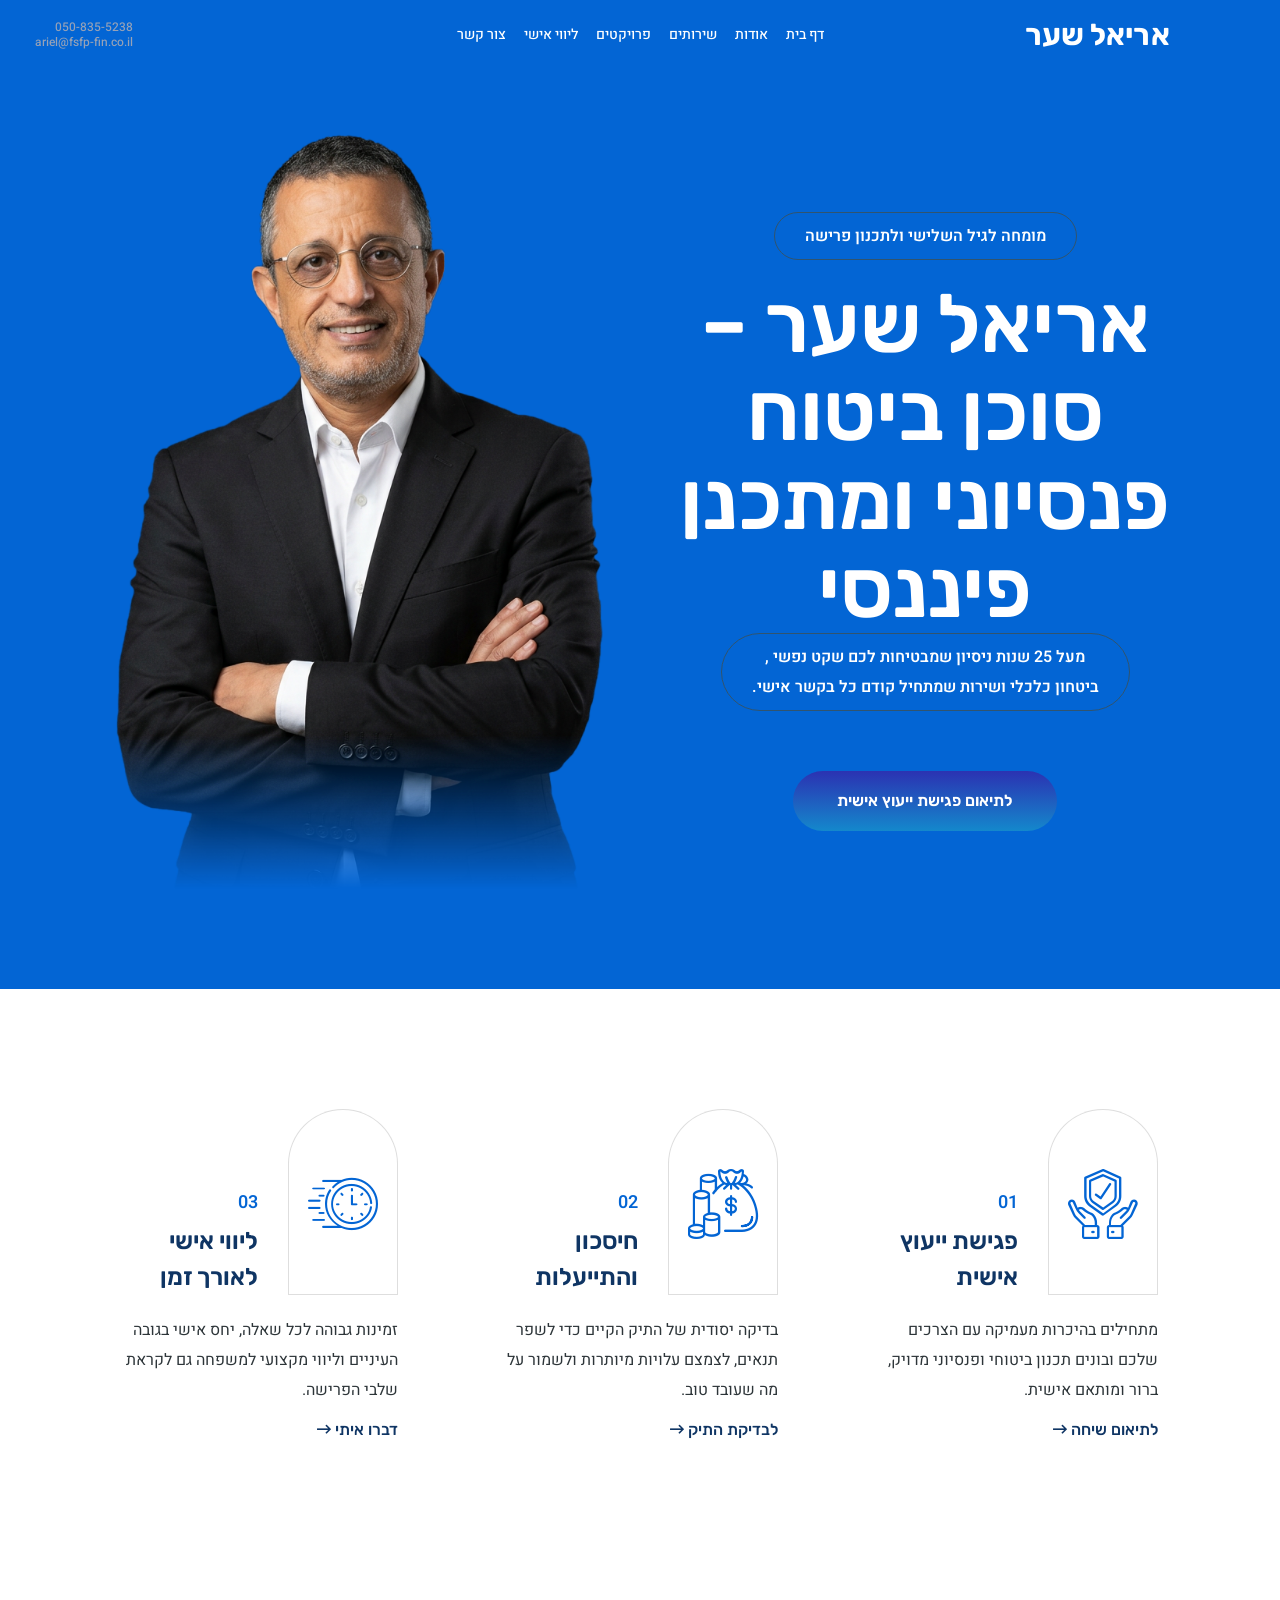
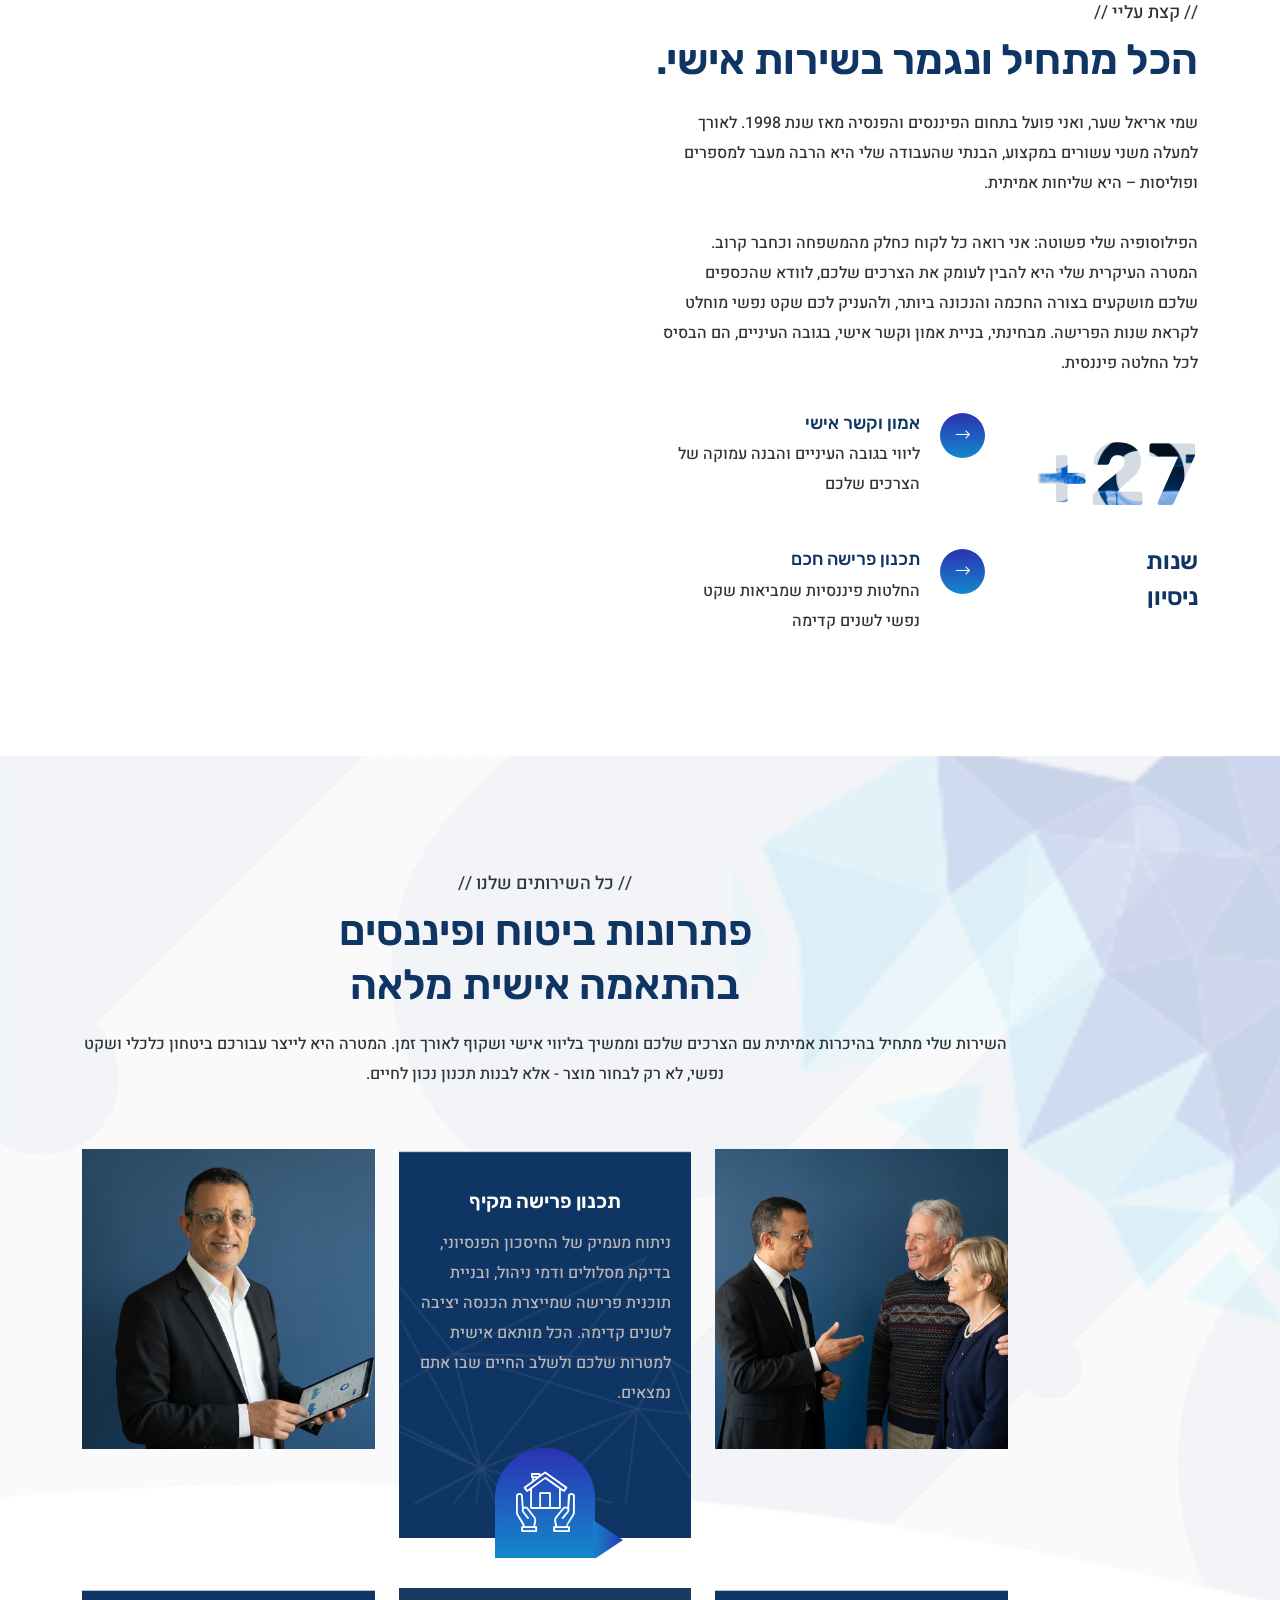
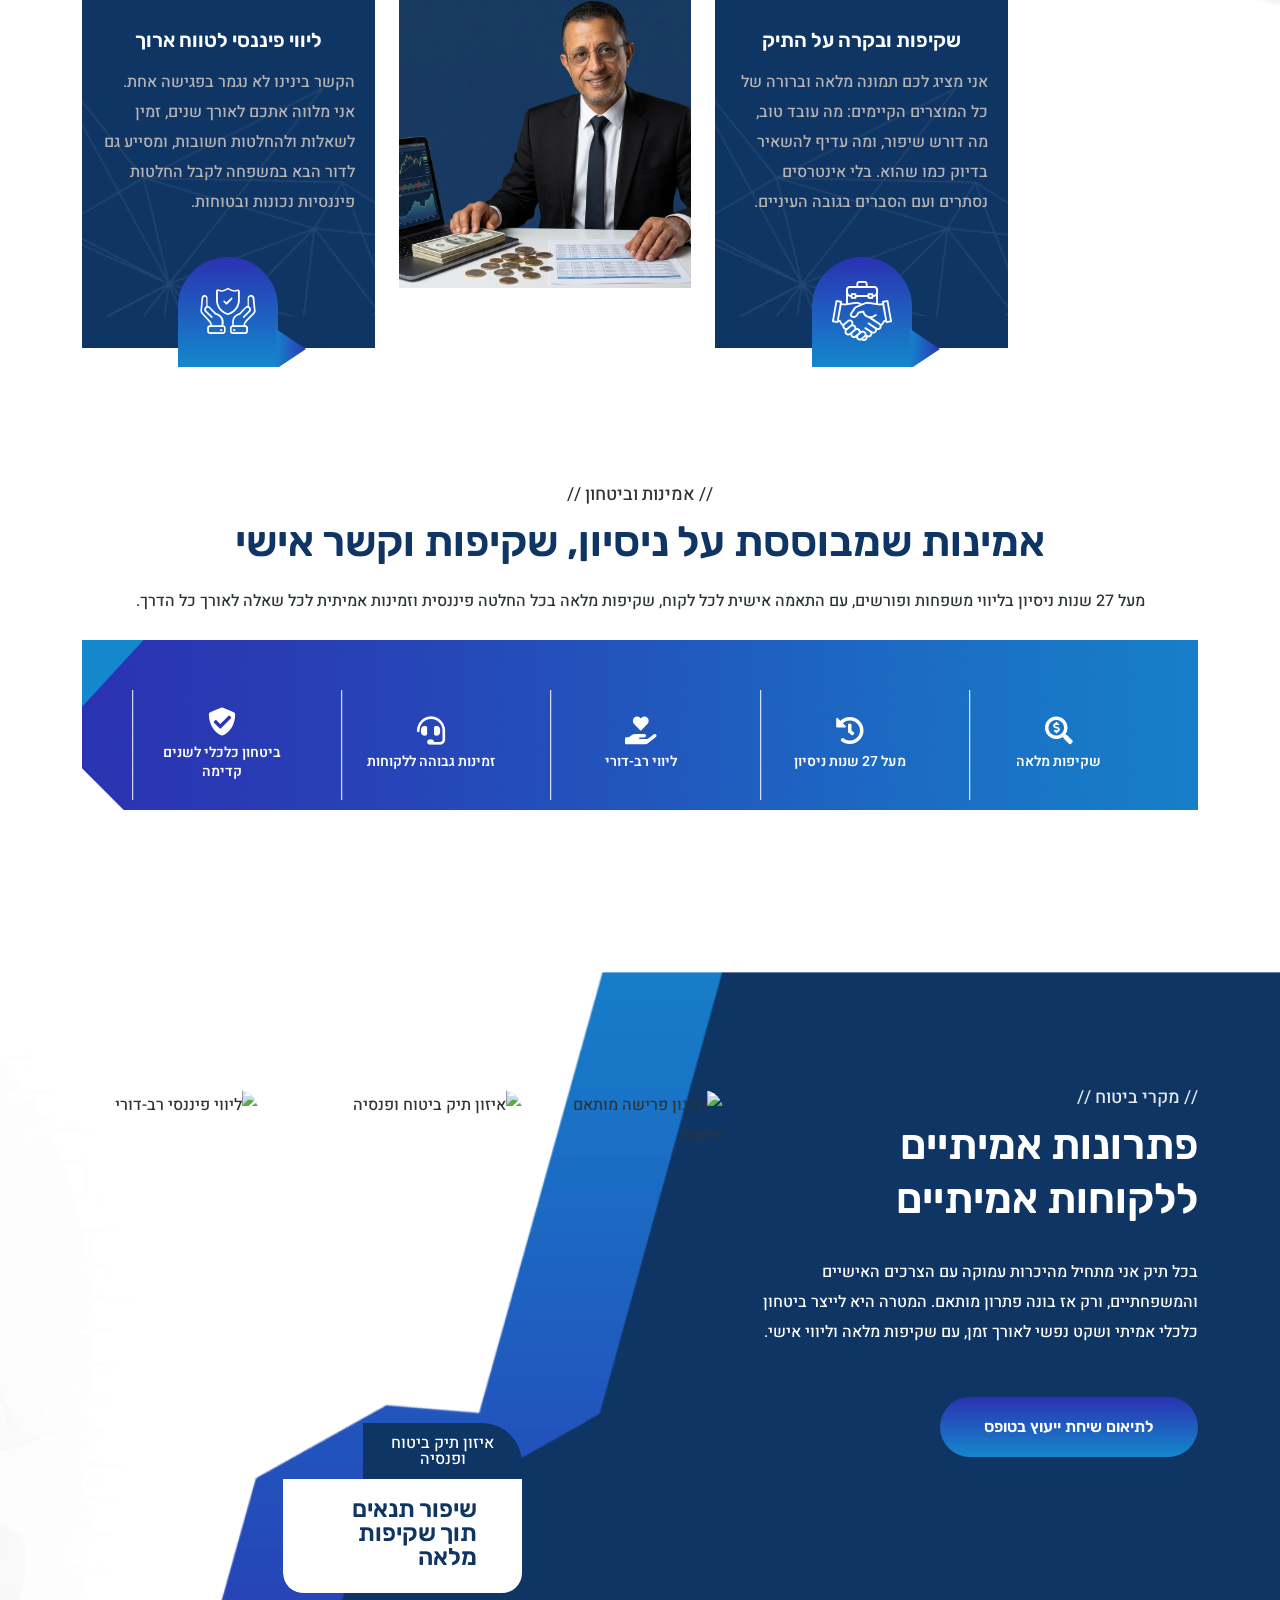
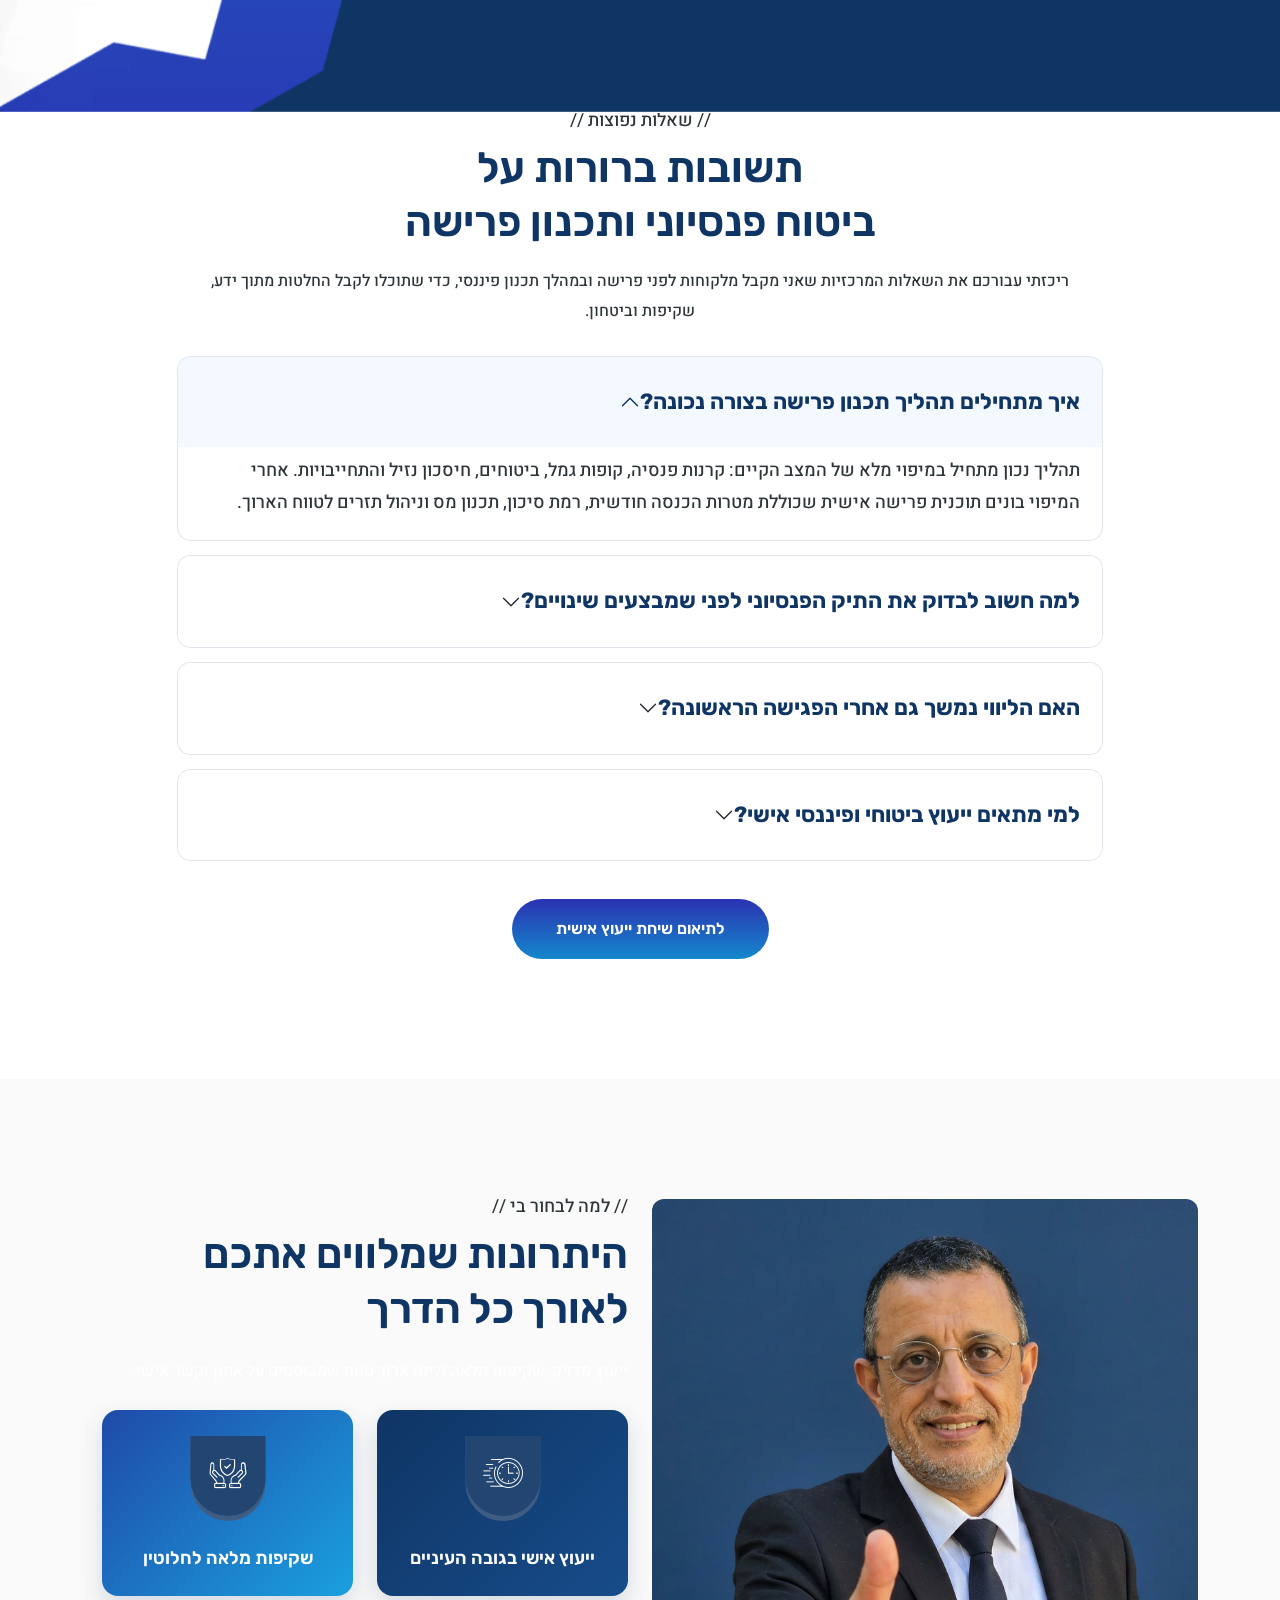
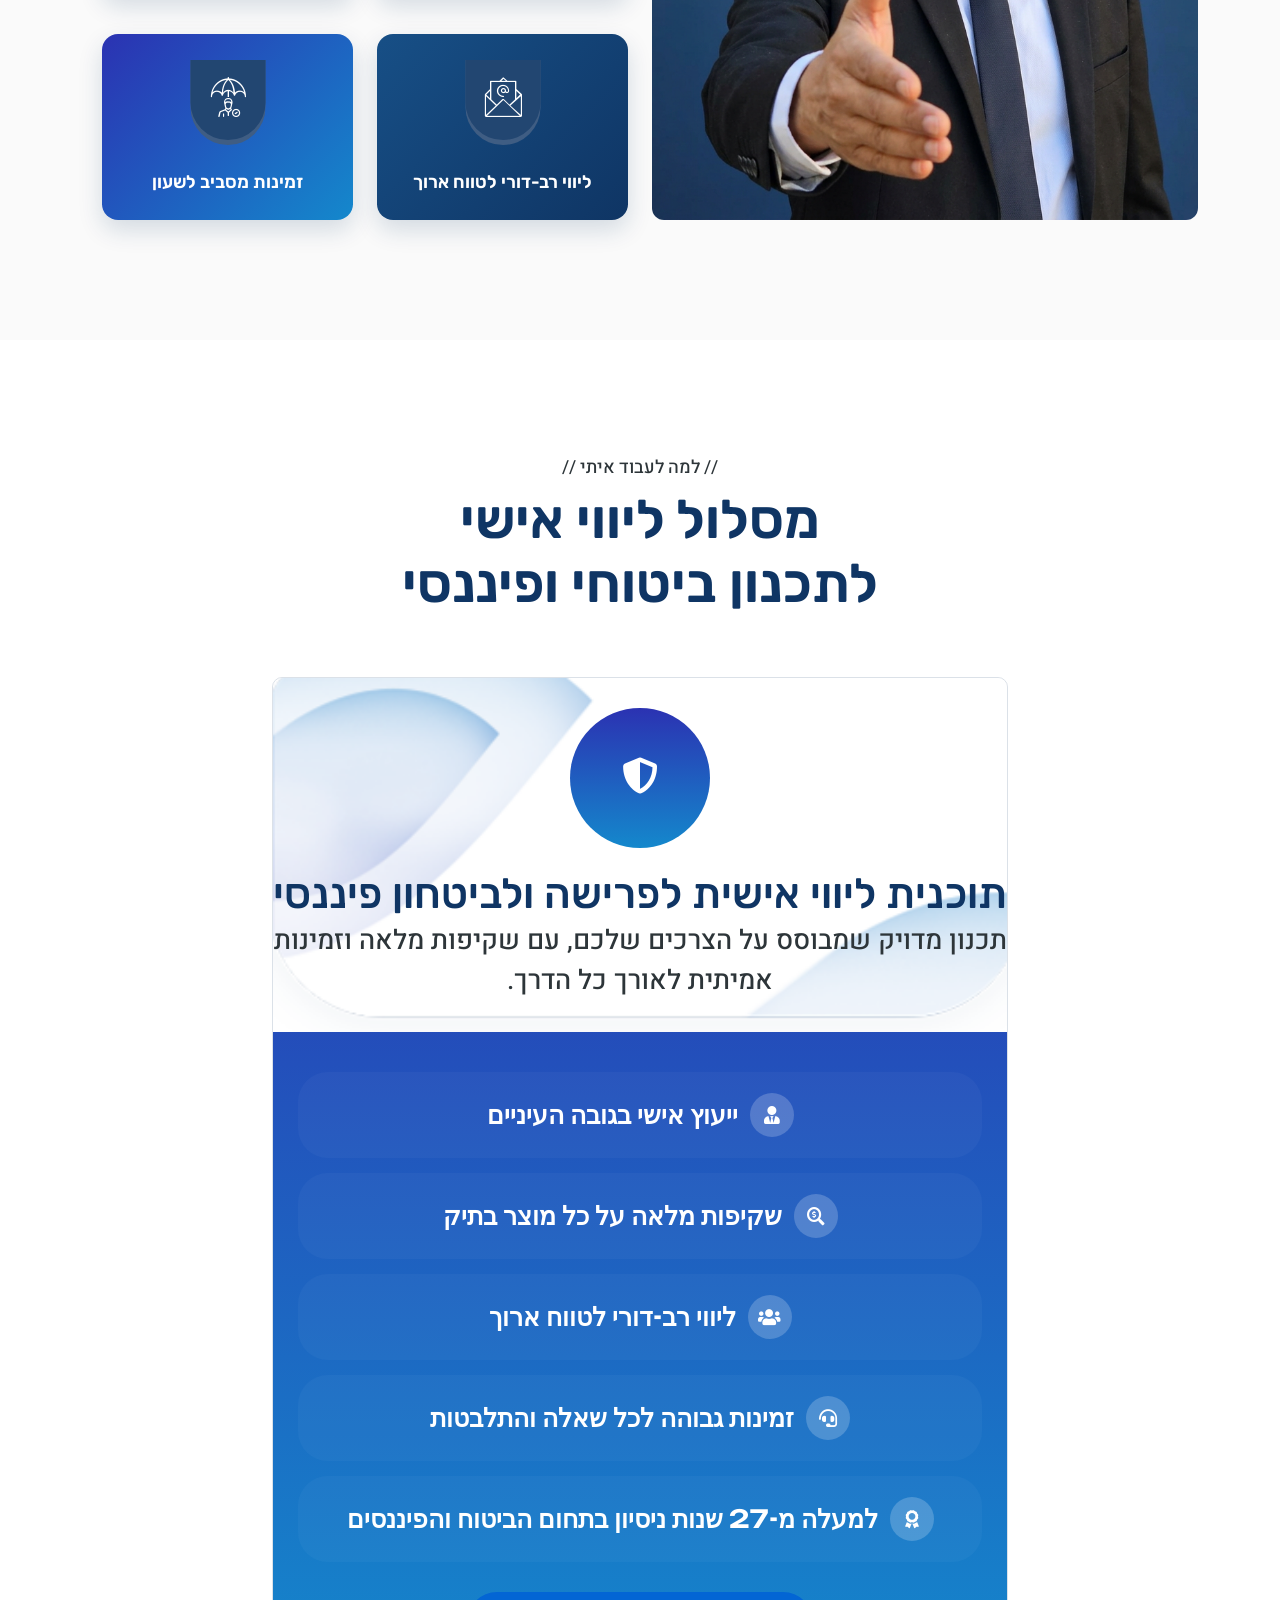
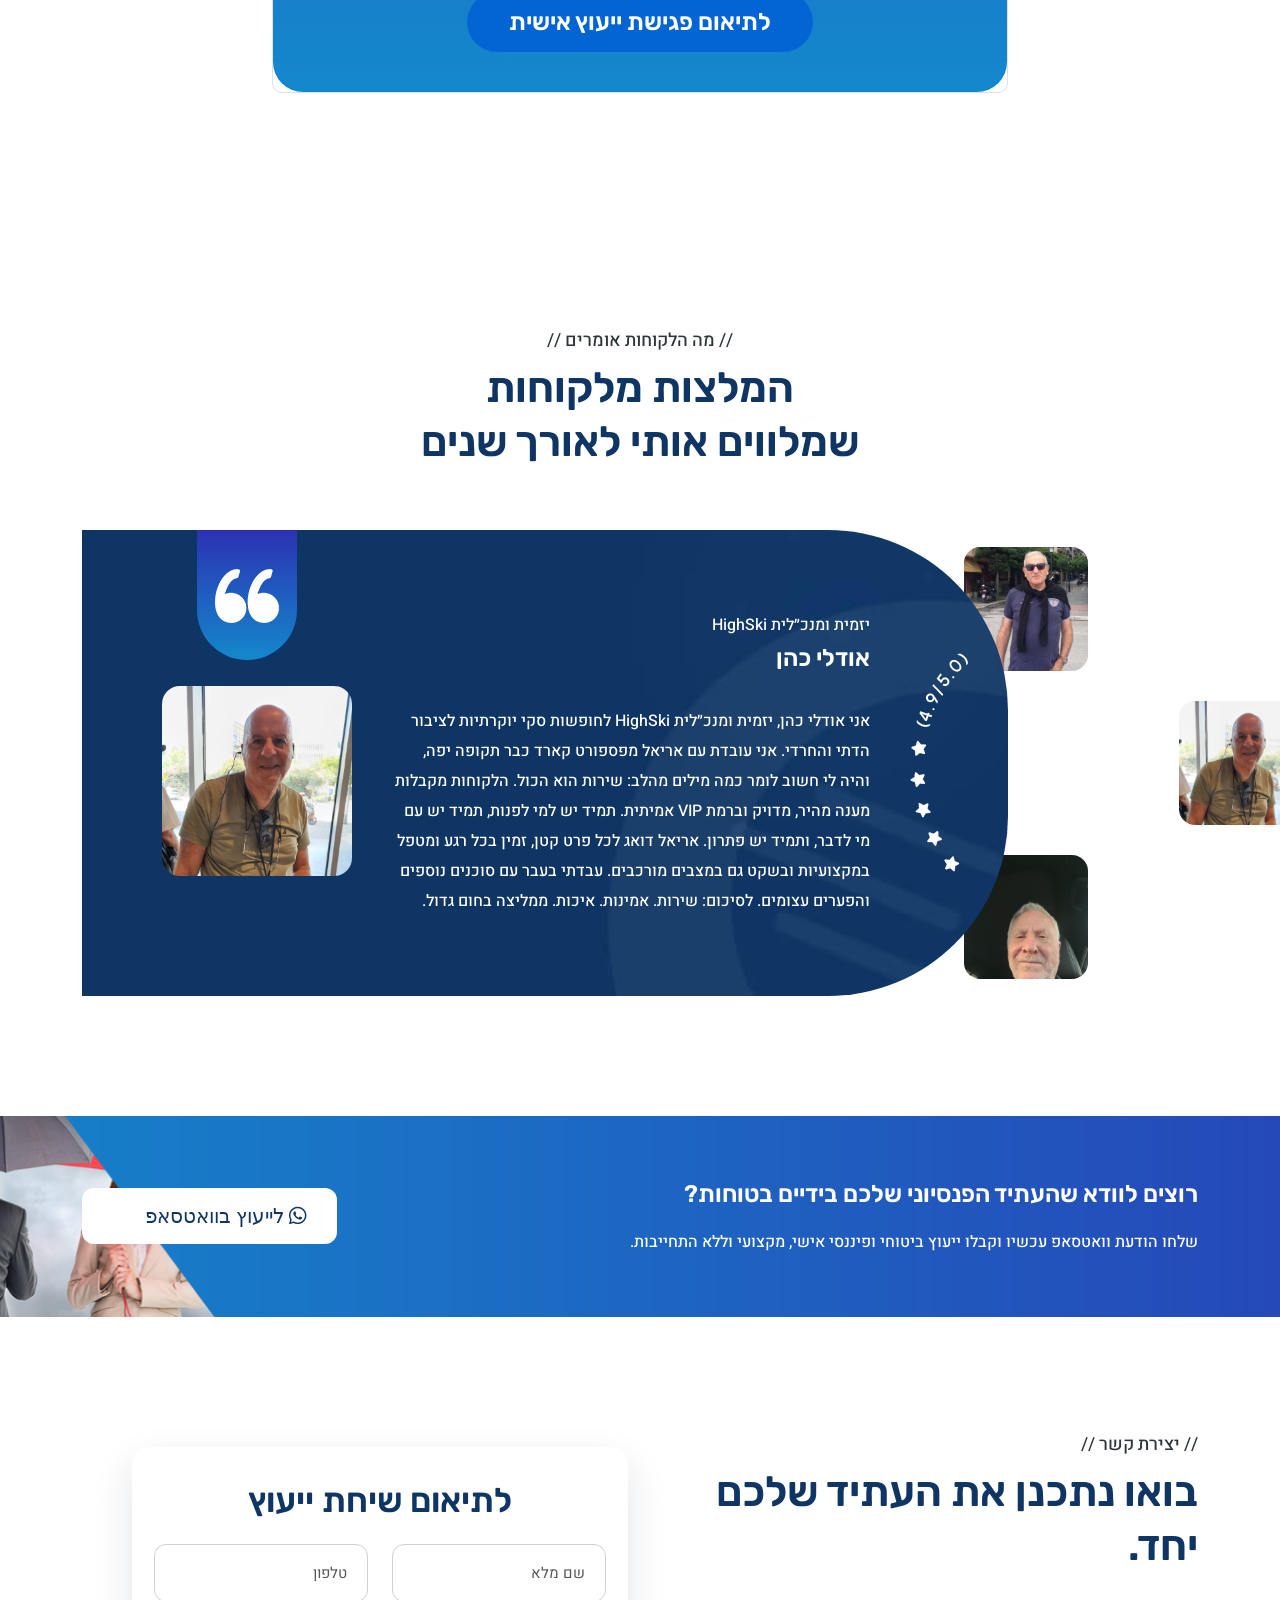
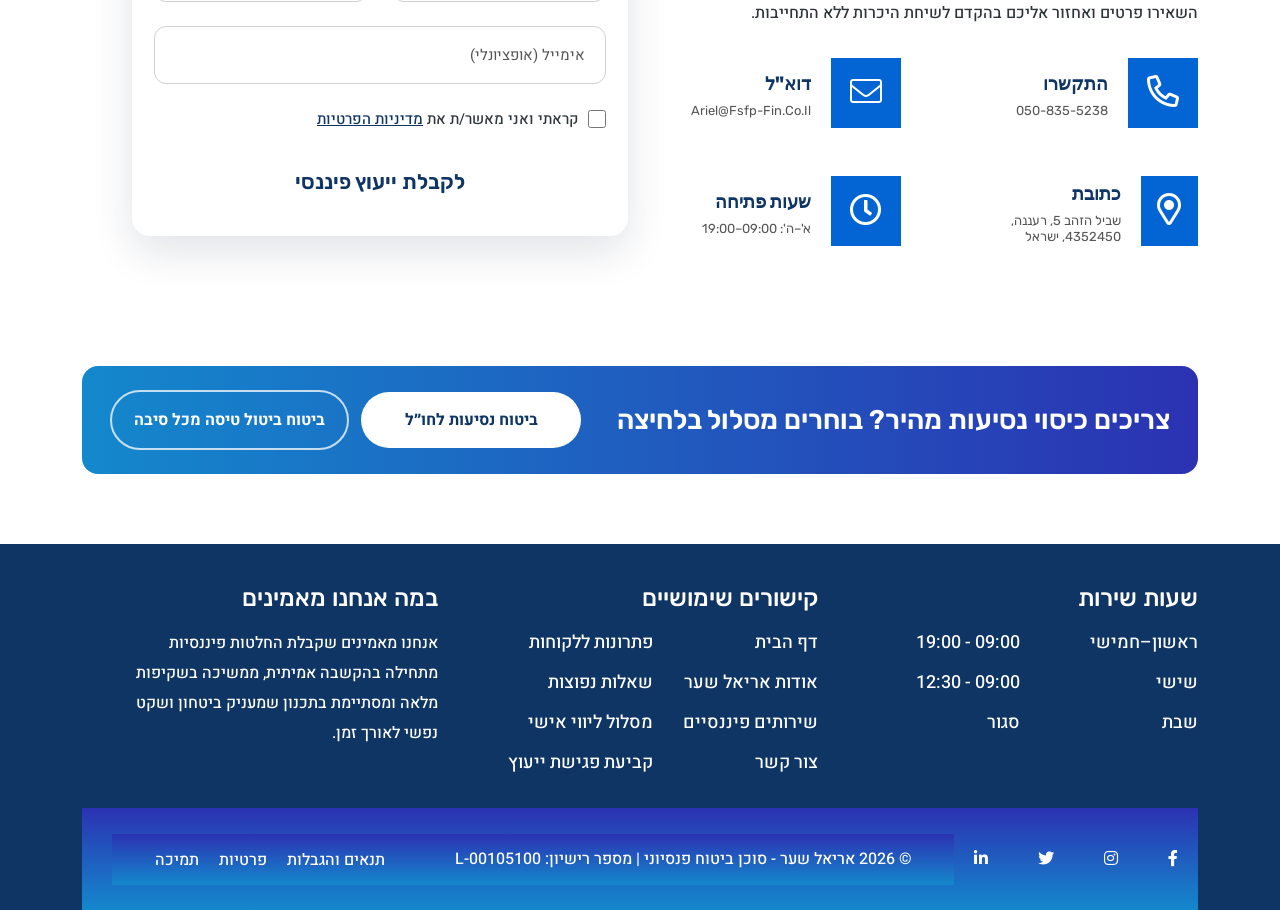
==== index.html @ ce3beb4c "Refine mobile menu and hero alignment behavior. Restore key offcanvas content with text branding, en" ====
<!DOCTYPE html>
<html lang="he" dir="rtl">
    <!--<< Header Area >>-->
     <head>
        <!-- ========== Meta Tags ========== -->
        <meta charset="UTF-8">
        <meta http-equiv="X-UA-Compatible" content="IE=edge">
        <meta name="viewport" content="width=device-width, initial-scale=1">
        <meta name="author" content="modinatheme">
        <meta name="description" content="אריאל שער - סוכן ביטוח פנסיוני ומתכנן פיננסי עם מעל 27 שנות ניסיון. ייעוץ אישי לפרישה, שקיפות מלאה וליווי פיננסי ארוך טווח למשפחות ופורשים.">
        <!-- ======== Page title ============ -->
        <title>אריאל שער | סוכן ביטוח פנסיוני ותכנון פרישה</title>
        <!--<< Favicon >>-->
        <link rel="shortcut icon" href="assets/img/favicon.png">
        <!--<< Bootstrap min.css >>-->
        <link rel="stylesheet" href="assets/css/bootstrap.min.css">
        <!--<< Font Awesome.css >>-->
        <link rel="stylesheet" href="assets/css/font-awesome.css">
        <!--<< Animate.css >>-->
        <link rel="stylesheet" href="assets/css/animate.css">
        <!--<< Magnific Popup.css >>-->
        <link rel="stylesheet" href="assets/css/magnific-popup.css">
        <!--<< MeanMenu.css >>-->
        <link rel="stylesheet" href="assets/css/meanmenu.css">
        <!--<< Odometer.css >>-->
        <link rel="stylesheet" href="assets/css/odometer.css">
        <!--<< Swiper Bundle.css >>-->
        <link rel="stylesheet" href="assets/css/swiper-bundle.min.css">
        <!--<< DatePicker.css >>-->
        <link rel="stylesheet" href="assets/css/datepickerboot.css">
        <!--<< Nice Select.css >>-->
        <link rel="stylesheet" href="assets/css/nice-select.css">
        <!--<< Main.css >>-->
        <link rel="stylesheet" href="assets/css/main.css">
        <!--<< Style.css >>-->
        <link rel="stylesheet" href="style.css">
    </head>

    <body>

        <!-- Preloader start -->
        <div id="preloader" class="preloader">
            <div class="animation-preloader">
                <div class="spinner">                
                </div>
                <div class="txt-loading">
                    <span data-text-preloader="I" class="letters-loading">
                        I
                    </span>
                    <span data-text-preloader="N" class="letters-loading">
                        N
                    </span>
                    <span data-text-preloader="S" class="letters-loading">
                        S
                    </span>
                    <span data-text-preloader="U" class="letters-loading">
                        U
                    </span>
                    <span data-text-preloader="R" class="letters-loading">
                        R
                    </span>
                    <span data-text-preloader="N" class="letters-loading">
                        N
                    </span>
                </div>
                <p class="text-center">טוען</p>
            </div>
            <div class="loader">
                <div class="row">
                    <div class="col-3 loader-section section-left">
                        <div class="bg"></div>
                    </div>
                    <div class="col-3 loader-section section-left">
                        <div class="bg"></div>
                    </div>
                    <div class="col-3 loader-section section-right">
                        <div class="bg"></div>
                    </div>
                    <div class="col-3 loader-section section-right">
                        <div class="bg"></div>
                    </div>
                </div>
            </div>
        </div>

        <!-- Back To Top start -->
        <button id="back-top" class="back-to-top">
            <i class="fas fa-long-arrow-up"></i>
        </button>

        <!-- Offcanvas Area Start -->
        <div class="fix-area">
            <div class="offcanvas__info">
                <div class="offcanvas__wrapper">
                    <div class="offcanvas__content">
                        <div class="offcanvas__top mb-5 d-flex justify-content-between align-items-center">
                            <div class="offcanvas__logo">
                                <a href="#hero">
                                    <span class="site-brand site-brand-mobile">אריאל שער</span>
                                </a>
                            </div>
                            <div class="offcanvas__close">
                                <button>
                                <i class="fas fa-times"></i>
                                </button>
                            </div>
                        </div>
                        <div class="mobile-menu fix mt-3"></div>
                        <div class="social-icon d-flex align-items-center">
                            <a href="#"><i class="fab fa-facebook-f"></i></a>
                            <a href="#"><i class="fab fa-instagram"></i></a>
                            <a href="#"><i class="fab fa-twitter"></i></a>
                            <a href="#"><i class="fab fa-linkedin-in"></i></a>
                        </div>
                        <div class="offcanvas__contact">
                            <h3>מידע</h3>
                            <ul class="contact-list">
                                <li>
                                    <span>כתובת:</span>
                                    שביל הזהב 5, רעננה, 4352450, ישראל
                                </li>
                                <li>
                                    <span>התקשרו אלינו:</span>
                                    <a href="tel:+972508355238">050-835-5238</a>
                                </li>
                                <li>
                                    <span>דוא"ל:</span>
                                    <a href="mailto:ariel@fsfp-fin.co.il">ariel@fsfp-fin.co.il</a>
                                </li>
                            </ul>
                        </div>
                        <a href="#contact" class="theme-btn">קבל הצעה</a>
                    </div>
                </div>
            </div>
        </div>
        <div class="offcanvas__overlay"></div>

        <!-- Header Section Start -->
        <header id="header-sticky" class="header-1">
            <div class="container-fluid">
                <div class="mega-menu-wrapper">
                    <div class="header-main">
                        <div class="header-left">
                            <a href="#hero" class="header-logo">
                                <span class="site-brand site-brand-header">אריאל שער</span>
                            </a>
                        </div>
                        <div class="mean__menu-wrapper">
                            <div class="social-icon">
                                <a href="#"><i class="fab fa-facebook-f"></i></a>
                                <a href="#"><i class="fab fa-instagram"></i></a>
                                <a href="#"><i class="fab fa-twitter"></i></a>
                                <a href="#"><i class="fab fa-linkedin-in"></i></a>
                            </div>
                            <div class="main-menu">
                                <nav id="mobile-menu">
                                    <ul>
                                        <li><a href="#hero">דף בית</a></li>
                                        <li><a href="#about">אודות</a></li>
                                        <li><a href="#services">שירותים</a></li>
                                        <li><a href="#project">פרויקטים</a></li>
                                        <li><a href="#pricing">ליווי אישי</a></li>
                                        <li><a href="#contact">צור קשר</a></li>
                                    </ul>
                                </nav>
                            </div>
                        </div>
                        <div class="header-right d-flex justify-content-end align-items-center">
                            <div class="header-contact">
                                <a href="tel:+972508355238">050-835-5238</a>
                                <a href="mailto:ariel@fsfp-fin.co.il" class="link">ariel@fsfp-fin.co.il</a>
                            </div>
                            <div class="header__hamburger d-xl-none my-auto">
                                <div class="sidebar__toggle">
                                    <i class="far fa-bars"></i>
                                </div>
                            </div>
                        </div>
                    </div>
                </div>
            </div>
        </header>

        <!-- Hero Section Start -->
        <section id="hero" class="hero-section hero-1 bg-cover" style="background-image: url('assets/img/hero/hero-bg.png');">
            <div class="hero-shape">
                <img src="assets/img/hero/hero-shape.png" alt="img">
            </div>
            <div class="container">
                <div class="row g-4 align-items-center">
                    <div class="col-lg-6">
                        <div class="hero-content">
                            <div class="border-shape">
                                <img src="assets/img/hero/border-shape.png" alt="img">
                            </div>
                            <p class="wow fadeInUp">מומחה לגיל השלישי ולתכנון פרישה</p>
                            <h1 class="wow fadeInUp" data-wow-delay=".3s">
                                אריאל שער – סוכן ביטוח פנסיוני ומתכנן פיננסי
                            </h1>
                            <p class="wow fadeInUp" data-wow-delay=".4s">
                                מעל 25 שנות ניסיון שמבטיחות לכם שקט נפשי
                                , <br>ביטחון כלכלי ושירות שמתחיל קודם כל בקשר אישי.
                            </p>
                            <a href="#contact" class="theme-btn wow fadeInUp" data-wow-delay=".5s">לתיאום פגישת ייעוץ אישית</a>
                        </div>
                    </div>
                    <div class="col-lg-6">
                        <div class="hero-image">
                            <img src="assets/img/custom/hero-main.png" alt="תמונה ראשית">
                        </div>
                    </div>
                </div>
            </div>
        </section>

        <!-- Service Section Start -->
        <section id="services" class="service-section section-padding pt-0">
            <div class="container">
                <div class="service-wrapper">
                    <div class="row g-4">
                        <div class="col-xl-4 col-lg-6 col-md-6 wow fadeInUp" data-wow-delay=".3s">
                            <div class="service-box-items">
                                <div class="icon-items">
                                    <div class="icon">
                                        <i class="flaticon-life-insurance"></i>
                                    </div>
                                    <div class="content">
                                        <span>01</span>
                                        <h3><a href="#contact">פגישת ייעוץ <br>
                                            אישית</a></h3>
                                    </div>
                                </div>
                                <p>
                                    מתחילים בהיכרות מעמיקה עם הצרכים שלכם ובונים
                                    תכנון ביטוחי ופנסיוני מדויק, ברור ומותאם אישית.
                                </p>
                                <a href="#contact" class="link-btn">לתיאום שיחה <i class="far fa-long-arrow-right"></i></a>
                            </div>
                        </div>
                        <div class="col-xl-4 col-lg-6 col-md-6 wow fadeInUp" data-wow-delay=".5s">
                            <div class="service-box-items">
                                <div class="icon-items">
                                    <div class="icon">
                                        <i class="flaticon-money-bag"></i>
                                    </div>
                                    <div class="content">
                                        <span>02</span>
                                        <h3><a href="#contact">חיסכון <br>
                                            והתייעלות</a></h3>
                                    </div>
                                </div>
                                <p>
                                    בדיקה יסודית של התיק הקיים כדי לשפר תנאים,
                                    לצמצם עלויות מיותרות ולשמור על מה שעובד טוב.
                                </p>
                                <a href="#contact" class="link-btn">לבדיקת התיק <i class="far fa-long-arrow-right"></i></a>
                            </div>
                        </div>
                        <div class="col-xl-4 col-lg-6 col-md-6 wow fadeInUp" data-wow-delay=".7s">
                            <div class="service-box-items">
                                <div class="icon-items">
                                    <div class="icon">
                                        <i class="flaticon-fast-time"></i>
                                    </div>
                                    <div class="content">
                                        <span>03</span>
                                        <h3><a href="#contact">ליווי אישי <br>
                                            לאורך זמן
                                            </a></h3>
                                    </div>
                                </div>
                                <p>
                                    זמינות גבוהה לכל שאלה, יחס אישי בגובה העיניים
                                    וליווי מקצועי למשפחה גם לקראת שלבי הפרישה.
                                </p>
                                <a href="#contact" class="link-btn">דברו איתי <i class="far fa-long-arrow-right"></i></a>
                            </div>
                        </div>
                    </div>
                </div>
            </div>
        </section>

        <!-- אודות Section Start -->
        <section id="about" class="about-section fx section-padding pt-0">
            <div class="container">
                <div class="about-wrapper">
                    <div class="row g-4">
                        <div class="col-lg-7">
                            <div class="about-content">
                                <div class="section-title mb-0">
                                    <span class="wow fadeInUp">//  קצת עליי  //</span>
                                    <h2 class="wow fadeInUp" data-wow-delay=".3s">
                                        הכל מתחיל ונגמר בשירות אישי.
                                    </h2>
                                </div>
                                <p class="about-text wow fadeInUp" data-wow-delay=".5s">
                                    שמי אריאל שער, ואני פועל בתחום הפיננסים והפנסיה מאז שנת 1998. לאורך למעלה משני עשורים במקצוע, הבנתי שהעבודה שלי היא הרבה מעבר למספרים ופוליסות – היא שליחות אמיתית.
                                    <br><br>
                                    הפילוסופיה שלי פשוטה: אני רואה כל לקוח כחלק מהמשפחה וכחבר קרוב. המטרה העיקרית שלי היא להבין לעומק את הצרכים שלכם, לוודא שהכספים שלכם מושקעים בצורה החכמה והנכונה ביותר, ולהעניק לכם שקט נפשי מוחלט לקראת שנות הפרישה. מבחינתי, בניית אמון וקשר אישי, בגובה העיניים, הם הבסיס לכל החלטה פיננסית.
                                </p>
                                <div class="about-items">
                                    <div class="content wow fadeInUp" data-wow-delay=".3s">
                                        <div class="experience-count">27+</div>
                                        <h3>
                                            שנות <br>
                                            ניסיון
                                        </h3>
                                    </div>
                                    <ul class="wow fadeInUp" data-wow-delay=".5s">
                                        <li>
                                            <div class="icon">
                                                <i class="fal fa-long-arrow-right"></i>
                                            </div>
                                            <div class="content">
                                                <h4>אמון וקשר אישי</h4>
                                                <p>
                                                    ליווי בגובה העיניים והבנה עמוקה של הצרכים שלכם
                                                </p>
                                            </div>
                                        </li>
                                        <li>
                                            <div class="icon">
                                                <i class="fal fa-long-arrow-right"></i>
                                            </div>
                                            <div class="content">
                                                <h4>תכנון פרישה חכם</h4>
                                                <p>
                                                    החלטות פיננסיות שמביאות שקט נפשי לשנים קדימה
                                                </p>
                                            </div>
                                        </li>
                                    </ul>
                                </div>
                            </div>
                        </div>
                        <!-- <div class="col-lg-5">
                            <div class="about-image">
                                <img src="assets/img/about/author.png" alt="אריאל שער">
                                <div class="about-image-2">
                                    <img src="assets/img/about/signature.png" alt="חתימה">
                                </div>
                            </div>
                        </div> -->
                    </div>
                </div>
            </div>
            <div class="bg-shape about-shape-stack">
                <img class="about-shape-ellipse" src="assets/img/about/bg-shape.png" alt="אליפסה דקורטיבית">
                <img class="about-shape-photo" src="assets/img/custom/about-section-main.png" alt="תמונה לסקשן אודות">
            </div>
        </section>

        <!-- Service Section Start -->
        <section class="service-section fix section-padding">
            <div class="bg-shape">
                <img src="assets/img/service/service-bg.png" alt="img">
            </div>
            <div class="container">
                <div class="row g-4">
                    <div class="col-xl-2"></div>
                    <div class="col-xl-10">
                        <div class="service-wrapper-2">
                            <div class="section-title text-center">
                                <span class="wow fadeInUp">//  כל השירותים שלנו  //</span>
                                <h2 class="wow fadeInUp" data-wow-delay=".3s">
                                    פתרונות ביטוח ופיננסים <br>
                                    בהתאמה אישית מלאה
                                </h2>
                                <p class="wow fadeInUp mt-3" data-wow-delay=".5s">
                                    השירות שלי מתחיל בהיכרות אמיתית עם הצרכים שלכם וממשיך בליווי אישי ושקוף לאורך זמן.
                                    המטרה היא לייצר עבורכם ביטחון כלכלי ושקט נפשי, לא רק לבחור מוצר - אלא לבנות תכנון נכון לחיים.
                                </p>
                            </div>
                            <div class="row">
                                <div class="col-xl-4 col-lg-6 col-md-6 wow fadeInUp" data-wow-delay=".3s">
                                    <div class="service-box-items style-2">
                                        <div class="thumb">
                                            <img src="assets/img/custom/service-retirement.png" alt="תכנון פרישה מקיף" width="312" height="300">
                                        </div>
                                    </div>
                                </div>
                                <div class="col-xl-4 col-lg-6 col-md-6 wow fadeInUp" data-wow-delay=".5s">
                                    <div class="service-box-items style-3 bg-cover" style="background-image: url('assets/img/service/item-bg.png');">
                                        <div class="content">
                                           <h4><a href="#contact">תכנון פרישה מקיף</a></h4>
                                           <p>
                                                ניתוח מעמיק של החיסכון הפנסיוני, בדיקת מסלולים ודמי ניהול,
                                                ובניית תוכנית פרישה שמייצרת הכנסה יציבה לשנים קדימה.
                                                הכל מותאם אישית למטרות שלכם ולשלב החיים שבו אתם נמצאים.
                                           </p>
                                        </div>
                                        <div class="icon">
                                            <i class="flaticon-property-insurance-2"></i>
                                            <div class="arrow-shape">
                                                <img src="assets/img/service/arrow-shape.png" alt="img">
                                            </div>
                                        </div>
                                    </div>
                                </div>
                                <div class="col-xl-4 col-lg-6 col-md-6 wow fadeInUp" data-wow-delay=".7s">
                                    <div class="service-box-items style-2">
                                        <div class="thumb">
                                            <img src="assets/img/custom/service-transparency.png" alt="שקיפות ובקרה על התיק" width="312" height="300">
                                        </div>
                                    </div>
                                </div>
                                <div class="col-xl-4 col-lg-6 col-md-6 wow fadeInUp" data-wow-delay=".3s">
                                    <div class="service-box-items style-3 bg-cover" style="background-image: url('assets/img/service/item-bg.png');">
                                        <div class="content">
                                           <h4><a href="#contact">שקיפות ובקרה על התיק</a></h4>
                                           <p>
                                                אני מציג לכם תמונה מלאה וברורה של כל המוצרים הקיימים:
                                                מה עובד טוב, מה דורש שיפור, ומה עדיף להשאיר בדיוק כמו שהוא.
                                                בלי אינטרסים נסתרים ועם הסברים בגובה העיניים.
                                           </p>
                                        </div>
                                        <div class="icon">
                                            <i class="flaticon-cooperation-1"></i>
                                            <div class="arrow-shape">
                                                <img src="assets/img/service/arrow-shape.png" alt="img">
                                            </div>
                                        </div>
                                    </div>
                                </div>
                                <div class="col-xl-4 col-lg-6 col-md-6 wow fadeInUp" data-wow-delay=".5s">
                                    <div class="service-box-items style-4">
                                        <div class="thumb">
                                            <img src="assets/img/custom/service-support.png" alt="ליווי פיננסי לטווח ארוך" width="312" height="300">
                                        </div>
                                    </div>
                                </div>
                                <div class="col-xl-4 col-lg-6 col-md-6 wow fadeInUp" data-wow-delay=".7s">
                                    <div class="service-box-items style-3 bg-cover" style="background-image: url('assets/img/service/item-bg.png');">
                                        <div class="content">
                                           <h4><a href="#contact">ליווי פיננסי לטווח ארוך</a></h4>
                                           <p>
                                                הקשר בינינו לא נגמר בפגישה אחת. אני מלווה אתכם לאורך שנים,
                                                זמין לשאלות ולהחלטות חשובות, ומסייע גם לדור הבא במשפחה
                                                לקבל החלטות פיננסיות נכונות ובטוחות.
                                           </p>
                                        </div>
                                        <div class="icon">
                                            <i class="flaticon-security-protection"></i>
                                            <div class="arrow-shape">
                                                <img src="assets/img/service/arrow-shape.png" alt="img">
                                            </div>
                                        </div>
                                    </div>
                                </div>
                            </div>
                        </div>
                    </div>
                </div>
            </div>
        </section>

        <!-- Brand Section Start -->
        <div class="brand-section fix section-padding pt-0">
            <div class="container">
                <div class="section-title text-center mb-4">
                    <span class="wow fadeInUp">//  אמינות וביטחון  //</span>
                    <h2 class="wow fadeInUp" data-wow-delay=".3s">אמינות שמבוססת על ניסיון, שקיפות וקשר אישי</h2>
                    <p class="wow fadeInUp mt-3" data-wow-delay=".5s">
                        מעל 27 שנות ניסיון בליווי משפחות ופורשים, עם התאמה אישית לכל לקוח, שקיפות מלאה בכל החלטה פיננסית
                        וזמינות אמיתית לכל שאלה לאורך כל הדרך.
                    </p>
                </div>
                <div class="brand-wrapper" style="background-image: url('assets/img/brand/brand-bg-2.png');">
                    <div class="swiper brand-slider">
                       <div class="swiper-wrapper">
                            <div class="swiper-slide">
                                <div class="brand-image center">
                                    <div class="trust-icon-slide">
                                        <i class="fas fa-user-shield"></i>
                                        <span>ייעוץ אישי בגובה העיניים</span>
                                    </div>
                                </div>
                            </div>
                            <div class="swiper-slide">
                                <div class="brand-image center">
                                    <div class="trust-icon-slide">
                                        <i class="fas fa-search-dollar"></i>
                                        <span>שקיפות מלאה</span>
                                    </div>
                                </div>
                            </div>
                            <div class="swiper-slide">
                                <div class="brand-image center">
                                    <div class="trust-icon-slide">
                                        <i class="fas fa-history"></i>
                                        <span>מעל 27 שנות ניסיון</span>
                                    </div>
                                </div>
                            </div>
                            <div class="swiper-slide">
                                <div class="brand-image center">
                                    <div class="trust-icon-slide">
                                        <i class="fas fa-hand-holding-heart"></i>
                                        <span>ליווי רב-דורי</span>
                                    </div>
                                </div>
                            </div>
                            <div class="swiper-slide">
                                <div class="brand-image center">
                                    <div class="trust-icon-slide">
                                        <i class="fas fa-headset"></i>
                                        <span>זמינות גבוהה ללקוחות</span>
                                    </div>
                                </div>
                            </div>
                            <div class="swiper-slide">
                                <div class="brand-image center">
                                    <div class="trust-icon-slide">
                                        <i class="fas fa-shield-check"></i>
                                        <span>ביטחון כלכלי לשנים קדימה</span>
                                    </div>
                                </div>
                            </div>
                       </div>
                    </div>
                </div>
            </div>
        </div>

        <!-- פרויקטים Section Start -->
        <section id="project" class="project-section fix section-padding bg-cover" style="background-image: url('assets/img/project/bg-shape.png');">
            <div class="container">
                <div class="project-wrapper">
                    <div class="row g-4">
                        <div class="col-lg-5">
                            <div class="project-left-content">
                                <div class="section-title mb-0">
                                    <span class="wow fadeInUp">//  מקרי ביטוח  //</span>
                                    <h2 class="wow fadeInUp" data-wow-delay=".3s">
                                        פתרונות אמיתיים <br>
                                        ללקוחות אמיתיים
                                    </h2>
                                </div>
                                <p class="wow fadeInUp" data-wow-delay=".5s">
                                    בכל תיק אני מתחיל מהיכרות עמוקה עם הצרכים האישיים והמשפחתיים, ורק אז בונה פתרון מותאם.
                                    המטרה היא לייצר ביטחון כלכלי אמיתי ושקט נפשי לאורך זמן, עם שקיפות מלאה וליווי אישי.
                                </p>
                                <a href="#contact" class="theme-btn wow fadeInUp" data-wow-delay=".3s">לתיאום שיחת ייעוץ בטופס</a>
                            </div>
                        </div>
                        <div class="col-lg-7">
                            <div class="project-right-items">
                                <div class="project-image">
                                    <img src="https://plus.unsplash.com/premium_photo-1770663784106-d362d31dfffd?auto=format&fit=crop&w=900&q=80" alt="תכנון פרישה מותאם אישית">     
                                    <div class="project-content">
                                        <p>תכנון פרישה מותאם אישית</p>
                                        <h3><a href="#contact">בניית הכנסה יציבה לשנות הפרישה</a></h3>
                                    </div>   
                                </div>
                                <div class="project-image active">
                                    <img src="https://plus.unsplash.com/premium_photo-1661315406324-329dd27ebc34?auto=format&fit=crop&w=900&q=80" alt="איזון תיק ביטוח ופנסיה">     
                                    <div class="project-content">
                                        <p>איזון תיק ביטוח ופנסיה</p>
                                        <h3><a href="#contact">שיפור תנאים תוך שקיפות מלאה</a></h3>
                                    </div>   
                                </div>
                                <div class="project-image">
                                    <img src="https://plus.unsplash.com/premium_photo-1661487134705-b3693a52965c?auto=format&fit=crop&w=900&q=80" alt="ליווי פיננסי רב-דורי">     
                                    <div class="project-content">
                                        <p>ליווי פיננסי רב-דורי</p>
                                        <h3><a href="#contact">מעטפת משפחתית לכל החלטה כלכלית</a></h3>
                                    </div>   
                                </div>
                            </div>
                        </div>
                    </div>
                </div>
            </div>
        </section>

        <!-- FAQ Section Start -->
        <section id="faq" class="faq-landing-section fix section-padding pt-0">
            <div class="container">
                <div class="section-title text-center">
                    <span class="wow fadeInUp">//  שאלות נפוצות  //</span>
                    <h2 class="wow fadeInUp" data-wow-delay=".3s">
                        תשובות ברורות על <br>
                        ביטוח פנסיוני ותכנון פרישה
                    </h2>
                    <p class="wow fadeInUp mt-3" data-wow-delay=".5s">
                        ריכזתי עבורכם את השאלות המרכזיות שאני מקבל מלקוחות לפני פרישה ובמהלך תכנון פיננסי,
                        כדי שתוכלו לקבל החלטות מתוך ידע, שקיפות וביטחון.
                    </p>
                </div>
                <div class="row justify-content-center">
                    <div class="col-xl-10 col-lg-11">
                        <div class="accordion faq-landing-accordion" id="faqLandingAccordion">
                            <div class="accordion-item wow fadeInUp" data-wow-delay=".2s">
                                <h2 class="accordion-header" id="faqHeadingOne">
                                    <button class="accordion-button" type="button" data-bs-toggle="collapse" data-bs-target="#faqOne" aria-expanded="true" aria-controls="faqOne">
                                        איך מתחילים תהליך תכנון פרישה בצורה נכונה?
                                    </button>
                                </h2>
                                <div id="faqOne" class="accordion-collapse collapse show" aria-labelledby="faqHeadingOne" data-bs-parent="#faqLandingAccordion">
                                    <div class="accordion-body">
                                        תהליך נכון מתחיל במיפוי מלא של המצב הקיים: קרנות פנסיה, קופות גמל, ביטוחים, חיסכון נזיל והתחייבויות.
                                        אחרי המיפוי בונים תוכנית פרישה אישית שכוללת מטרות הכנסה חודשית, רמת סיכון, תכנון מס וניהול תזרים לטווח הארוך.
                                    </div>
                                </div>
                            </div>
                            <div class="accordion-item wow fadeInUp" data-wow-delay=".3s">
                                <h2 class="accordion-header" id="faqHeadingTwo">
                                    <button class="accordion-button collapsed" type="button" data-bs-toggle="collapse" data-bs-target="#faqTwo" aria-expanded="false" aria-controls="faqTwo">
                                        למה חשוב לבדוק את התיק הפנסיוני לפני שמבצעים שינויים?
                                    </button>
                                </h2>
                                <div id="faqTwo" class="accordion-collapse collapse" aria-labelledby="faqHeadingTwo" data-bs-parent="#faqLandingAccordion">
                                    <div class="accordion-body">
                                        לא כל שינוי הוא בהכרח נכון. לעיתים קיימים מוצרים מצוינים שכדאי להשאיר כפי שהם, ובמקביל יש מרכיבים אחרים שאפשר לייעל.
                                        בדיקה מקצועית מונעת טעויות יקרות, שומרת על זכויות קיימות ועוזרת לבחור רק את השינויים שבאמת משרתים אתכם.
                                    </div>
                                </div>
                            </div>
                            <div class="accordion-item wow fadeInUp" data-wow-delay=".4s">
                                <h2 class="accordion-header" id="faqHeadingThree">
                                    <button class="accordion-button collapsed" type="button" data-bs-toggle="collapse" data-bs-target="#faqThree" aria-expanded="false" aria-controls="faqThree">
                                        האם הליווי נמשך גם אחרי הפגישה הראשונה?
                                    </button>
                                </h2>
                                <div id="faqThree" class="accordion-collapse collapse" aria-labelledby="faqHeadingThree" data-bs-parent="#faqLandingAccordion">
                                    <div class="accordion-body">
                                        בהחלט. הליווי כולל מעקב שוטף, התאמות לפי שינויי חיים ושוק, וזמינות לשאלות גם לאחר קבלת ההחלטות הראשונות.
                                        המטרה היא לבנות מערכת יחסים ארוכת טווח שמעניקה לכם שקט נפשי ולא פתרון חד-פעמי.
                                    </div>
                                </div>
                            </div>
                            <div class="accordion-item wow fadeInUp" data-wow-delay=".5s">
                                <h2 class="accordion-header" id="faqHeadingFour">
                                    <button class="accordion-button collapsed" type="button" data-bs-toggle="collapse" data-bs-target="#faqFour" aria-expanded="false" aria-controls="faqFour">
                                        למי מתאים ייעוץ ביטוחי ופיננסי אישי?
                                    </button>
                                </h2>
                                <div id="faqFour" class="accordion-collapse collapse" aria-labelledby="faqHeadingFour" data-bs-parent="#faqLandingAccordion">
                                    <div class="accordion-body">
                                        הייעוץ מתאים לפורשים, לבני 50+ שמתכוננים לפרישה, לעצמאים, לשכירים עם תיק פנסיוני מורכב ולמשפחות שרוצות ודאות כלכלית.
                                        אם חשוב לכם להבין בדיוק מה יש לכם, מה כדאי לשפר ומה נכון לשמור - זה בדיוק המקום להתחיל ממנו.
                                    </div>
                                </div>
                            </div>
                        </div>
                    </div>
                </div>
                <div class="text-center mt-4 wow fadeInUp" data-wow-delay=".3s">
                    <a href="#contact" class="theme-btn">לתיאום שיחת ייעוץ אישית</a>
                </div>
            </div>
        </section>

        <!-- Why Choose Us Section Start -->
        <section class="why-choose-us-section fix section-padding section-bg">
            <div class="choose-us-image">
                <img src="assets/img/choose-us/01.png" alt="img">
            </div>
            <div class="container">
                <div class="why-choose-us-wrapper">
                    <div class="row g-4">
                        <div class="col-lg-6">
                            <div class="choose-us-image-2">
                                <img src="assets/img/custom/why-choose-me.png" alt="למה לבחור בי">
                            </div>
                        </div>
                        <div class="col-lg-6">
                            <div class="choose-us-content">
                                <div class="section-title mb-0">
                                    <span class="wow fadeInUp">//  למה לבחור בי  //</span>
                                    <h2 class="wow fadeInUp" data-wow-delay=".3s">
                                        היתרונות שמלווים אתכם לאורך כל הדרך
                                    </h2>
                                </div>
                                <p class="about-text wow fadeInUp mb-4" data-wow-delay=".5s">
                                    ייעוץ מדויק, שקיפות מלאה וליווי ארוך טווח שמבוססים על אמון וקשר אישי.
                                </p>
                                <div class="icon-items-area mt-2">
                                    <div class="row g-4">
                                        <div class="col-lg-6 col-md-6 wow fadeInUp" data-wow-delay=".3s">
                                            <div class="icon-box-main">
                                                <div class="left-shape">
                                                    <img src="assets/img/service/left-shape.png" alt="img">
                                                </div>
                                                <div class="icon-box-items">
                                                    <div class="icon">
                                                        <i class="flaticon-time-and-delivery"></i>
                                                    </div>
                                                    <h5>ייעוץ אישי בגובה העיניים</h5>
                                                </div>
                                            </div>
                                        </div>
                                        <div class="col-lg-6 col-md-6 wow fadeInUp" data-wow-delay=".5s">
                                            <div class="icon-box-main style-2">
                                                <div class="icon-box-items">
                                                    <div class="icon">
                                                        <i class="flaticon-security-protection"></i>
                                                    </div>
                                                    <h5>שקיפות מלאה לחלוטין</h5>
                                                </div>
                                            </div>
                                        </div>
                                        <div class="col-lg-6 col-md-6 wow fadeInUp" data-wow-delay=".3s">
                                            <div class="icon-box-main style-3">
                                                <div class="left-bottom-shape">
                                                    <img src="assets/img/service/left-bottom-shape.png" alt="img">
                                                </div>
                                                <div class="icon-box-items">
                                                    <div class="icon">
                                                        <i class="flaticon-message-alert"></i>
                                                    </div>
                                                    <h5>ליווי רב-דורי לטווח ארוך</h5>
                                                </div>
                                            </div>
                                        </div>
                                        <div class="col-lg-6 col-md-6 wow fadeInUp" data-wow-delay=".5s">
                                            <div class="icon-box-main style-4">
                                                <div class="icon-box-items">
                                                    <div class="icon">
                                                        <i class="flaticon-insurance-11"></i>
                                                    </div>
                                                    <h5>זמינות מסביב לשעון</h5>
                                                </div>
                                            </div>
                                        </div>
                                    </div>
                                </div>
                            </div>
                        </div>
                    </div>
                </div>
            </div>
        </section>

        <!-- תמחור Section Start -->
        <section id="pricing" class="pricing-section section-padding fix section-padding">
            <div class="container">
                <div class="section-title text-center">
                    <span class="wow fadeInUp">//  למה לעבוד איתי  //</span>
                    <h2 class="wow fadeInUp" data-wow-delay=".3s">
                        מסלול ליווי אישי <br>
                        לתכנון ביטוחי ופיננסי
                    </h2>
                </div>
                <div class="row justify-content-center">
                    <div class="col-xl-8 col-lg-10 wow fadeInUp" data-wow-delay=".3s">
                        <div class="pricing-box-items active">
                            <div class="pricing-header style-2">
                                <div class="price">
                                    <h3>
                                        <span class="price-text">
                                            <i class="fas fa-shield-alt hero-shield"></i>
                                        </span>
                                    </h3>
                                </div>
                                <div class="content">
                                    <h4>תוכנית ליווי אישית לפרישה ולביטחון פיננסי</h4>
                                    <p>תכנון מדויק שמבוסס על הצרכים שלכם, עם שקיפות מלאה וזמינות אמיתית לאורך כל הדרך.</p>
                                </div>
                            </div>
                            <div class="pricing-list">
                                <ul>
                                    <li><i class="fas fa-user-tie feature-icon fi-1"></i><span>ייעוץ אישי בגובה העיניים</span></li>
                                    <li><i class="fas fa-search-dollar feature-icon fi-2"></i><span>שקיפות מלאה על כל מוצר בתיק</span></li>
                                    <li><i class="fas fa-users feature-icon fi-3"></i><span>ליווי רב-דורי לטווח ארוך</span></li>
                                    <li><i class="fas fa-headset feature-icon fi-4"></i><span>זמינות גבוהה לכל שאלה והתלבטות</span></li>
                                    <li><i class="fas fa-award feature-icon fi-5"></i><span>למעלה מ-27 שנות ניסיון בתחום הביטוח והפיננסים</span></li>
                                </ul>
                                <div class="pricing-button text-center">
                                    <a href="#contact" class="theme-btn">לתיאום פגישת ייעוץ אישית</a>
                                </div>
                            </div>
                        </div>
                    </div>
                </div>
            </div>
        </section>

        <!-- Testimonial Section Start -->
        <section class="testimonial-section section-padding">
            <div class="container">
                <div class="section-title text-center">
                    <span class="wow fadeInUp">//  מה הלקוחות אומרים  //</span>
                    <h2 class="wow fadeInUp" data-wow-delay=".3s">
                        המלצות מלקוחות <br>
                        שמלווים אותי לאורך שנים
                    </h2>
                </div>
                <div class="testimonial-wrapper">
                    <div class="swiper-dot">
                        <div class="dot1"></div>
                    </div>
                    <div class="row align-items-center">
                        <div class="col-lg-2">
                            <div class="testi-client-info">
                                <div class="client-image-1">
                                    <img src="assets/img/custom/testimonial-lipa-eliram.jpg" alt="ליפה אלירם">
                                </div>
                                <div class="client-image-1 style-2">
                                    <img src="assets/img/custom/testimonial-odaly-cohen.jpg" alt="אודלי כהן">
                                </div>
                                <div class="client-image-1">
                                    <img src="assets/img/custom/testimonial-david-levy.jpg" alt="דוד לוי">
                                </div>
                            </div>
                        </div>
                        <div class="col-lg-10">
                            <div class="swiper testimonial-content-slider">
                                <div class="swiper-wrapper">
                                    <div class="swiper-slide">
                                        <div class="testimonial-box-items bg-cover" style="background-image: url('assets/img/testimonial/item-bg.jpg');">
                                            <div class="ratting-shape">
                                                <img src="assets/img/testimonial/ratiing.png" alt="img">
                                            </div>
                                            <div class="quote-icon">
                                                <img src="assets/img/testimonial/quote.png" alt="img">
                                            </div>
                                            <div class="client-image">
                                                <img src="assets/img/custom/testimonial-lipa-eliram.jpg" alt="ליפה אלירם">
                                            </div>
                                            <div class="content">
                                                <span>שמאי מקרקעין</span>
                                                <h3>ליפה אלירם</h3>
                                                <p>
                                                    אריאל שלי היקר, ליוו אותי אותך שנים אחדות במהלך עבודתי בחברת נטס.
                                                    גילית איכויות רבות והיה נכון לתת מענה לכל שאלה.
                                                    תודה גם היום בדרך עצמאית.
                                                </p>
                                            </div>
                                        </div>
                                    </div>
                                    <div class="swiper-slide">
                                        <div class="testimonial-box-items bg-cover" style="background-image: url('assets/img/testimonial/item-bg.jpg');">
                                            <div class="ratting-shape">
                                                <img src="assets/img/testimonial/ratiing.png" alt="img">
                                            </div>
                                            <div class="quote-icon">
                                                <img src="assets/img/testimonial/quote.png" alt="img">
                                            </div>
                                            <div class="client-image">
                                                <img src="assets/img/custom/testimonial-odaly-cohen.jpg" alt="אודלי כהן">
                                            </div>
                                            <div class="content">
                                                <span>יזמית ומנכ״לית HighSki</span>
                                                <h3>אודלי כהן</h3>
                                                <p>
                                                    אני אודלי כהן, יזמית ומנכ״לית HighSki לחופשות סקי יוקרתיות לציבור הדתי והחרדי.
                                                    אני עובדת עם אריאל מפספורט קארד כבר תקופה יפה, והיה לי חשוב לומר כמה מילים מהלב:
                                                    שירות הוא הכול. הלקוחות מקבלות מענה מהיר, מדויק וברמת VIP אמיתית.
                                                    תמיד יש למי לפנות, תמיד יש עם מי לדבר, ותמיד יש פתרון.
                                                    אריאל דואג לכל פרט קטן, זמין בכל רגע ומטפל במקצועיות ובשקט גם במצבים מורכבים.
                                                    עבדתי בעבר עם סוכנים נוספים והפערים עצומים.
                                                    לסיכום: שירות. אמינות. איכות. ממליצה בחום גדול.
                                                </p>
                                            </div>
                                        </div>
                                    </div>
                                    <div class="swiper-slide">
                                        <div class="testimonial-box-items bg-cover" style="background-image: url('assets/img/testimonial/item-bg.jpg');">
                                            <div class="ratting-shape">
                                                <img src="assets/img/testimonial/ratiing.png" alt="img">
                                            </div>
                                            <div class="quote-icon">
                                                <img src="assets/img/testimonial/quote.png" alt="img">
                                            </div>
                                            <div class="client-image">
                                                <img src="assets/img/custom/testimonial-david-levy.jpg" alt="דוד לוי">
                                            </div>
                                            <div class="content">
                                                <span>גמלאי בנק ישראל</span>
                                                <h3>דוד לוי</h3>
                                                <p>
                                                    אני מכיר את אריאל מאז שעבדתי בבנק ישראל. בחור עם יכולות ענקיות ויחס אישי מעולה.
                                                    בכל שאלה ובכל שעה הוא עונה מיד, ודואג לכסף שלי כאילו זה שלו.
                                                    אני מרוצה עד השמיים מההשקעות שהוא עושה לי לאורך שנים,
                                                    וממליץ לכל מי שרוצה סוכן אחראי ומסודר לפנות אליו.
                                                </p>
                                            </div>
                                        </div>
                                    </div>
                                    <div class="swiper-slide">
                                        <div class="testimonial-box-items bg-cover" style="background-image: url('assets/img/testimonial/item-bg.jpg');">
                                            <div class="ratting-shape">
                                                <img src="assets/img/testimonial/ratiing.png" alt="img">
                                            </div>
                                            <div class="quote-icon">
                                                <img src="assets/img/testimonial/quote.png" alt="img">
                                            </div>
                                            <div class="client-image">
                                                <img src="assets/img/custom/testimonial-yaakov-oster.jpg" alt="יעקב אוסטר">
                                            </div>
                                            <div class="content">
                                                <span>גימלאי רשות המסים</span>
                                                <h3>יעקב אוסטר</h3>
                                                <p>
                                                    ממליץ מאוד על אריאל. מקצוען, אמין וישר.
                                                    יעקב אוסטר, גימלאי רשות המסים בתפקידים בכירים.
                                                </p>
                                            </div>
                                        </div>
                                    </div>
                                </div>
                            </div>
                        </div>
                    </div>
                </div>
            </div>
        </section>

        <!-- Cta Download Section Start -->
        <section class="cta-download-section fix bg-cover" style="background-image: url('assets/img/cta-bg-2.png');">
            <div class="container">
                <div class="cta-download-wrapper">
                    <div class="content">
                        <h3 class="wow fadeInUp" data-wow-delay=".3s">רוצים לוודא שהעתיד הפנסיוני שלכם בידיים בטוחות?</h3>
                        <p class="wow fadeInUp" data-wow-delay=".5s">שלחו הודעת וואטסאפ עכשיו וקבלו ייעוץ ביטוחי ופיננסי אישי, מקצועי וללא התחייבות.</p>
                    </div>
                    <div class="app-button wow fadeInUp" data-wow-delay=".4s">
                        <a href="https://wa.me/972000000000?text=%D7%94%D7%99%D7%99%20%D7%90%D7%A8%D7%99%D7%90%D7%9C%2C%20%D7%90%D7%A9%D7%9E%D7%97%20%D7%9C%D7%A7%D7%91%D7%9C%20%D7%99%D7%99%D7%A2%D7%95%D7%A5%20%D7%91%D7%99%D7%98%D7%95%D7%97%D7%99%20%D7%95%D7%A4%D7%99%D7%A0%D7%A0%D7%A1%D7%99." class="app-btn" target="_blank" rel="noopener noreferrer">
                            <i class="fab fa-whatsapp"></i> לייעוץ בוואטסאפ
                        </a>
                    </div>
                </div>
            </div>
        </section>

        <!-- צור קשר – טופס (מעמוד contact) -->
        <section id="contact" class="contact-section-21 section-padding fix">
            <div class="container">
                <div class="contact-wrapper-2">
                    <div class="row g-4 align-items-center">
                        <div class="col-xl-6">
                            <div class="contact-left-item">
                                <div class="section-title">
                                    <span class="wow fadeInUp">//  יצירת קשר  //</span>
                                    <h2 class="wow fadeInUp" data-wow-delay=".3s">
                                        בואו נתכנן את העתיד שלכם יחד.
                                    </h2>
                                    <p class="wow fadeInUp mt-4" data-wow-delay=".5s">
                                        השאירו פרטים ואחזור אליכם בהקדם לשיחת היכרות ללא התחייבות.
                                    </p>
                                </div>
                                <div class="contact-item mt-4 mt-md-0 wow fadeInUp" data-wow-delay=".3s">
                                    <div class="row g-5">
                                        <div class="col-xl-6 col-lg-6 col-md-6">
                                            <div class="contect-icon-item">
                                                <div class="contact-icon">
                                                    <i class="far fa-phone-alt"></i>
                                                </div>
                                                <div class="contect-content">
                                                    <span>התקשרו</span>
                                                    <h6>
                                                        <a href="tel:+972508355238">050-835-5238</a>
                                                    </h6>
                                                </div>
                                            </div>
                                        </div>
                                        <div class="col-xl-6 col-lg-6 col-md-6">
                                            <div class="contect-icon-item">
                                                <div class="contact-icon">
                                                    <i class="fal fa-envelope"></i>
                                                </div>
                                                <div class="contect-content">
                                                    <span>דוא"ל</span>
                                                    <h6>
                                                        <a href="mailto:ariel@fsfp-fin.co.il">ariel@fsfp-fin.co.il</a>
                                                    </h6>
                                                </div>
                                            </div>
                                        </div>
                                        <div class="col-xl-6 col-lg-6 col-md-6">
                                            <div class="contect-icon-item">
                                                <div class="contact-icon">
                                                    <i class="far fa-map-marker-alt"></i>
                                                </div>
                                                <div class="contect-content">
                                                    <span>כתובת</span>
                                                    <h6>שביל הזהב 5, רעננה, 4352450, ישראל</h6>
                                                </div>
                                            </div>
                                        </div>
                                        <div class="col-xl-6 col-lg-6 col-md-6">
                                            <div class="contect-icon-item">
                                                <div class="contact-icon">
                                                    <i class="far fa-clock"></i>
                                                </div>
                                                <div class="contect-content">
                                                    <span>שעות פתיחה</span>
                                                    <h6>א'–ה': 09:00–19:00</h6>
                                                </div>
                                            </div>
                                        </div>
                                    </div>
                                </div>
                            </div>
                        </div>
                        <div class="col-xl-6">
                            <div class="contact-content">
                                <h3 class="wow fadeInUp" data-wow-delay=".3s">לתיאום שיחת ייעוץ</h3>
                                <form action="contact.php" id="contact-form1" method="POST" class="contact-form-items">
                                    <div class="row g-4">
                                        <div class="col-lg-6 wow fadeInUp" data-wow-delay=".3s">
                                            <div class="form-clt">
                                                <input type="text" name="name" id="name331" placeholder="שם מלא" required>
                                            </div>
                                        </div>
                                        <div class="col-lg-6 wow fadeInUp" data-wow-delay=".5s">
                                            <div class="form-clt">
                                                <input type="text" name="phone" id="phone" placeholder="טלפון" required>
                                            </div>
                                        </div>
                                        <div class="col-lg-12 wow fadeInUp" data-wow-delay=".7s">
                                            <div class="form-clt">
                                                <input type="email" name="email" id="email11" placeholder="אימייל (אופציונלי)">
                                            </div>
                                        </div>
                                        <input type="hidden" name="subject" value="לתיאום פגישת ייעוץ אישית">
                                        <input type="hidden" name="message" value="">
                                        <div class="col-lg-12 wow fadeInUp" data-wow-delay=".8s">
                                            <label class="privacy-check" for="privacy-approval">
                                                <input type="checkbox" name="privacy_approval" id="privacy-approval" required>
                                                <span>קראתי ואני מאשר/ת את <a href="#contact">מדיניות הפרטיות</a></span>
                                            </label>
                                        </div>
                                        <div class="col-lg-12 wow fadeInUp" data-wow-delay=".3s">
                                            <button type="submit" class="theme-btn">לקבלת ייעוץ פיננסי</button>
                                        </div>
                                    </div>
                                </form>
                            </div>
                        </div>
                    </div>
                </div>
            </div>
        </section>

        <!-- Travel Insurance CTA Section -->
        <section class="travel-cta-section fix">
            <div class="container">
                <div class="travel-cta-wrap">
                    <h3>צריכים כיסוי נסיעות מהיר? בוחרים מסלול בלחיצה</h3>
                    <div class="travel-cta-buttons">
                        <a href="https://buy.tripguaranty.co.il/?step=start&agentCode=a-26803&agentName=19&RefCouponCode&email1=Ariel%40fsfp-fin.co.il" class="travel-cta-btn" target="_blank" rel="noopener noreferrer">
                            ביטוח נסיעות לחו״ל
                        </a>
                        <a href="https://buy.tripguaranty.co.il/?step=start&agentCode=a-26803&agentName=19&RefCouponCode&email1=Ariel%40fsfp-fin.co.il" class="travel-cta-btn travel-cta-btn-outline" target="_blank" rel="noopener noreferrer">
                            ביטוח ביטול טיסה מכל סיבה
                        </a>
                    </div>
                </div>
            </div>
        </section>

        <!-- Footer Section Start -->
        <footer class="footer-section" style="background-image: url('assets/img/footer/footer-bg.png');">
            <div class="container">
                <div class="footer-widget-wrapper">
                    <div class="row">
                        <div class="col-xl-4 col-lg-4 col-md-6 wow fadeInUp" data-wow-delay=".3s">
                            <div class="footer-single-widget">
                                <div class="widget-head">
                                    <h3>שעות שירות</h3>
                                </div>
                                <ul class="schedule-list">
                                    <li>
                                        <span class="time-text">09:00 - 19:00</span>
                                        <span class="day-text">ראשון–חמישי</span>
                                    </li>
                                    <li>
                                        <span class="time-text">09:00 - 12:30</span>
                                        <span class="day-text">שישי</span>
                                    </li>
                                    <li>
                                        <span class="time-text">סגור</span>
                                        <span class="day-text">שבת</span>
                                    </li>
                                </ul>
                            </div>
                        </div>
                        <div class="col-xl-4 col-lg-4 col-md-6 wow fadeInUp" data-wow-delay=".5s">
                            <div class="footer-single-widget">
                                <div class="widget-head">
                                    <h3>קישורים שימושיים</h3>
                                </div>
                               <div class="list-area">
                                    <ul>
                                        <li>
                                            <a href="#hero">דף הבית</a>
                                        </li>
                                        <li>
                                            <a href="#about">אודות אריאל שער</a>
                                        </li>
                                        <li>
                                            <a href="#services">שירותים פיננסיים</a>
                                        </li>
                                        <li>
                                            <a href="#contact">צור קשר</a>
                                        </li>
                                    </ul>
                                    <ul>
                                        <li>
                                            <a href="#project">פתרונות ללקוחות</a>
                                        </li>
                                        <li>
                                            <a href="#faq">שאלות נפוצות</a>
                                        </li>
                                        <li>
                                            <a href="#pricing">מסלול ליווי אישי</a>
                                        </li>
                                        <li>
                                            <a href="#contact">קביעת פגישת ייעוץ</a>
                                        </li>
                                    </ul>
                               </div>
                            </div>
                        </div>
                        <div class="col-xl-4 col-lg-4 col-md-6 ps-xl-5 wow fadeInUp" data-wow-delay=".7s">
                            <div class="footer-single-widget">
                                <div class="widget-head">
                                    <h3>במה אנחנו מאמינים</h3>
                                </div>
                                <p>
                                    אנחנו מאמינים שקבלת החלטות פיננסיות מתחילה בהקשבה אמיתית,
                                    ממשיכה בשקיפות מלאה ומסתיימת בתכנון שמעניק ביטחון ושקט נפשי לאורך זמן.
                                </p>
                            </div>
                        </div>
                    </div>
                </div>
                <div class="footer-bottom-wrapper">
                    <div class="social-icon wow fadeInUp" data-wow-delay=".3s">
                        <a href="#" class="bg-1"><i class="fab fa-facebook-f"></i></a>
                        <a href="#" class="bg-2"><i class="fab fa-instagram"></i></a>
                        <a href="#" class="bg-3"><i class="fab fa-twitter"></i></a>
                        <a href="#" class="bg-4"><i class="fab fa-linkedin-in"></i></a>
                    </div>
                    <div class="footer-bottom-right wow fadeInUp" data-wow-delay=".5s">
                        <p>© 2026 אריאל שער - סוכן ביטוח פנסיוני | מספר רישיון: L-00105100</p>
                        <ul class="footer-menu">
                            <li>
                                <a href="#contact">
                                    תנאים והגבלות
                                </a>
                            </li>
                            <li>
                                <a href="#contact">
                                    פרטיות
                                </a>
                            </li>
                            <li>
                                <a href="#contact">
                                    תמיכה
                                </a>
                            </li>
                        </ul>
                    </div>
                </div>
            </div>
        </footer>

        <!--<< All JS Plugins >>-->
        <script src="assets/js/jquery-3.7.1.min.js"></script>
        <!--<< Bootstrap Js >>-->
        <script src="assets/js/bootstrap.bundle.min.js"></script>
        <!--<< Nice Select Js >>-->
        <script src="assets/js/jquery.nice-select.min.js"></script>
        <!--<< Odometer Js >>-->
        <script src="assets/js/odometer.min.js"></script>
        <!--<< Appear Js >>-->
        <script src="assets/js/jquery.appear.min.js"></script>
        <!--<< Datepicker Js >>-->
        <script src="assets/js/bootstrap-datepicker.js"></script>
        <!--<< Swiper Slider Js >>-->
        <script src="assets/js/swiper-bundle.min.js"></script>
        <!--<< MeanMenu Js >>-->
        <script src="assets/js/jquery.meanmenu.min.js"></script>
        <!--<< Magnific Popup Js >>-->
        <script src="assets/js/jquery.magnific-popup.min.js"></script>
        <!--<< Wow Animation Js >>-->
        <script src="assets/js/wow.min.js"></script>
        <!--<< Main.js >>-->
        <script src="assets/js/main.js"></script>
        <script type="application/ld+json">
            {
              "@context": "https://schema.org",
              "@type": "FAQPage",
              "mainEntity": [
                {
                  "@type": "Question",
                  "name": "איך מתחילים תהליך תכנון פרישה בצורה נכונה?",
                  "acceptedAnswer": {
                    "@type": "Answer",
                    "text": "תהליך נכון מתחיל במיפוי מלא של המצב הקיים: קרנות פנסיה, קופות גמל, ביטוחים, חיסכון נזיל והתחייבויות. אחרי המיפוי בונים תוכנית פרישה אישית שכוללת מטרות הכנסה חודשית, רמת סיכון, תכנון מס וניהול תזרים לטווח הארוך."
                  }
                },
                {
                  "@type": "Question",
                  "name": "למה חשוב לבדוק את התיק הפנסיוני לפני שמבצעים שינויים?",
                  "acceptedAnswer": {
                    "@type": "Answer",
                    "text": "לא כל שינוי הוא בהכרח נכון. לעיתים קיימים מוצרים מצוינים שכדאי להשאיר כפי שהם, ובמקביל יש מרכיבים אחרים שאפשר לייעל. בדיקה מקצועית מונעת טעויות יקרות, שומרת על זכויות קיימות ועוזרת לבחור רק את השינויים שבאמת משרתים אתכם."
                  }
                },
                {
                  "@type": "Question",
                  "name": "האם הליווי נמשך גם אחרי הפגישה הראשונה?",
                  "acceptedAnswer": {
                    "@type": "Answer",
                    "text": "בהחלט. הליווי כולל מעקב שוטף, התאמות לפי שינויי חיים ושוק, וזמינות לשאלות גם לאחר קבלת ההחלטות הראשונות. המטרה היא לבנות מערכת יחסים ארוכת טווח שמעניקה שקט נפשי ולא פתרון חד-פעמי."
                  }
                },
                {
                  "@type": "Question",
                  "name": "למי מתאים ייעוץ ביטוחי ופיננסי אישי?",
                  "acceptedAnswer": {
                    "@type": "Answer",
                    "text": "הייעוץ מתאים לפורשים, לבני 50+ שמתכוננים לפרישה, לעצמאים, לשכירים עם תיק פנסיוני מורכב ולמשפחות שרוצות ודאות כלכלית. אם חשוב לכם להבין מה יש לכם, מה כדאי לשפר ומה נכון לשמור - זה המקום להתחיל ממנו."
                  }
                }
              ]
            }
        </script>
    </body>
</html>
---- assets/css/datepickerboot.css ----
/*!
 * Datepicker for Bootstrap
 *
 * Copyright 2012 Stefan Petre
 * Improvements by Andrew Rowls
 * Licensed under the Apache License v2.0
 * http://www.apache.org/licenses/LICENSE-2.0
 *
 */

.datepicker {
    padding: 4px;
    -webkit-border-radius: 4px;
    -moz-border-radius: 4px;
    border-radius: 4px;
    direction: ltr;
    /*.dow {
		border-top: 1px solid #ddd !important;
	}*/
}

.datepicker-inline {
    width: 220px;
}

.datepicker.datepicker-rtl {
    direction: rtl;
}

.datepicker.datepicker-rtl table tr td span {
    float: right;
}

.datepicker-dropdown {
    top: 0;
    left: 0;
}

.datepicker-dropdown:before {
    content: '';
    display: inline-block;
    border-left: 7px solid transparent;
    border-right: 7px solid transparent;
    border-bottom: 7px solid #ccc;
    border-top: 0;
    border-bottom-color: rgba(0, 0, 0, 0.2);
    position: absolute;
}

.datepicker-dropdown:after {
    content: '';
    display: inline-block;
    border-left: 6px solid transparent;
    border-right: 6px solid transparent;
    border-bottom: 6px solid #ffffff;
    border-top: 0;
    position: absolute;
}

.datepicker-dropdown.datepicker-orient-left:before {
    left: 6px;
}

.datepicker-dropdown.datepicker-orient-left:after {
    left: 7px;
}

.datepicker-dropdown.datepicker-orient-right:before {
    right: 6px;
}

.datepicker-dropdown.datepicker-orient-right:after {
    right: 7px;
}

.datepicker-dropdown.datepicker-orient-top:before {
    top: -7px;
}

.datepicker-dropdown.datepicker-orient-top:after {
    top: -6px;
}

.datepicker-dropdown.datepicker-orient-bottom:before {
    bottom: -7px;
    border-bottom: 0;
    border-top: 7px solid #999;
}

.datepicker-dropdown.datepicker-orient-bottom:after {
    bottom: -6px;
    border-bottom: 0;
    border-top: 6px solid #ffffff;
}

.datepicker>div {
    display: none;
}

.datepicker.days div.datepicker-days {
    display: block;
}

.datepicker.months div.datepicker-months {
    display: block;
}

.datepicker.years div.datepicker-years {
    display: block;
}

.datepicker table {
    margin: 0;
    -webkit-touch-callout: none;
    -webkit-user-select: none;
    -khtml-user-select: none;
    -moz-user-select: none;
    -ms-user-select: none;
    user-select: none;
}

.datepicker td,
.datepicker th {
    text-align: center;
    width: 20px;
    height: 20px;
    -webkit-border-radius: 4px;
    -moz-border-radius: 4px;
    border-radius: 4px;
    border: none;
}

.table-striped .datepicker table tr td,
.table-striped .datepicker table tr th {
    background-color: transparent;
}

.datepicker table tr td.day:hover,
.datepicker table tr td.day.focused {
    background: #eeeeee;
    cursor: pointer;
}

.datepicker table tr td.old,
.datepicker table tr td.new {
    color: #999999;
}

.datepicker table tr td.disabled,
.datepicker table tr td.disabled:hover {
    background: none;
    color: #999999;
    cursor: default;
}

.datepicker table tr td.today,
.datepicker table tr td.today:hover,
.datepicker table tr td.today.disabled,
.datepicker table tr td.today.disabled:hover {
    background-color: #fde19a;
    background-image: -moz-linear-gradient(top, #fdd49a, #fdf59a);
    background-image: -ms-linear-gradient(top, #fdd49a, #fdf59a);
    background-image: -webkit-gradient(linear, 0 0, 0 100%, from(#fdd49a), to(#fdf59a));
    background-image: -webkit-linear-gradient(top, #fdd49a, #fdf59a);
    background-image: -o-linear-gradient(top, #fdd49a, #fdf59a);
    background-image: linear-gradient(top, #fdd49a, #fdf59a);
    background-repeat: repeat-x;
    filter: progid:DXImageTransform.Microsoft.gradient(startColorstr='#fdd49a', endColorstr='#fdf59a', GradientType=0);
    border-color: #fdf59a #fdf59a #fbed50;
    border-color: rgba(0, 0, 0, 0.1) rgba(0, 0, 0, 0.1) rgba(0, 0, 0, 0.25);
    filter: progid:DXImageTransform.Microsoft.gradient(enabled=false);
    color: #000;
}

.datepicker table tr td.today:hover,
.datepicker table tr td.today:hover:hover,
.datepicker table tr td.today.disabled:hover,
.datepicker table tr td.today.disabled:hover:hover,
.datepicker table tr td.today:active,
.datepicker table tr td.today:hover:active,
.datepicker table tr td.today.disabled:active,
.datepicker table tr td.today.disabled:hover:active,
.datepicker table tr td.today.active,
.datepicker table tr td.today:hover.active,
.datepicker table tr td.today.disabled.active,
.datepicker table tr td.today.disabled:hover.active,
.datepicker table tr td.today.disabled,
.datepicker table tr td.today:hover.disabled,
.datepicker table tr td.today.disabled.disabled,
.datepicker table tr td.today.disabled:hover.disabled,
.datepicker table tr td.today[disabled],
.datepicker table tr td.today:hover[disabled],
.datepicker table tr td.today.disabled[disabled],
.datepicker table tr td.today.disabled:hover[disabled] {
    background-color: #fdf59a;
}

.datepicker table tr td.today:active,
.datepicker table tr td.today:hover:active,
.datepicker table tr td.today.disabled:active,
.datepicker table tr td.today.disabled:hover:active,
.datepicker table tr td.today.active,
.datepicker table tr td.today:hover.active,
.datepicker table tr td.today.disabled.active,
.datepicker table tr td.today.disabled:hover.active {
    background-color: #fbf069 \9;
}

.datepicker table tr td.today:hover:hover {
    color: #000;
}

.datepicker table tr td.today.active:hover {
    color: #fff;
}

.datepicker table tr td.range,
.datepicker table tr td.range:hover,
.datepicker table tr td.range.disabled,
.datepicker table tr td.range.disabled:hover {
    background: #eeeeee;
    -webkit-border-radius: 0;
    -moz-border-radius: 0;
    border-radius: 0;
}

.datepicker table tr td.range.today,
.datepicker table tr td.range.today:hover,
.datepicker table tr td.range.today.disabled,
.datepicker table tr td.range.today.disabled:hover {
    background-color: #f3d17a;
    background-image: -moz-linear-gradient(top, #f3c17a, #f3e97a);
    background-image: -ms-linear-gradient(top, #f3c17a, #f3e97a);
    background-image: -webkit-gradient(linear, 0 0, 0 100%, from(#f3c17a), to(#f3e97a));
    background-image: -webkit-linear-gradient(top, #f3c17a, #f3e97a);
    background-image: -o-linear-gradient(top, #f3c17a, #f3e97a);
    background-image: linear-gradient(top, #f3c17a, #f3e97a);
    background-repeat: repeat-x;
    filter: progid:DXImageTransform.Microsoft.gradient(startColorstr='#f3c17a', endColorstr='#f3e97a', GradientType=0);
    border-color: #f3e97a #f3e97a #edde34;
    border-color: rgba(0, 0, 0, 0.1) rgba(0, 0, 0, 0.1) rgba(0, 0, 0, 0.25);
    filter: progid:DXImageTransform.Microsoft.gradient(enabled=false);
    -webkit-border-radius: 0;
    -moz-border-radius: 0;
    border-radius: 0;
}

.datepicker table tr td.range.today:hover,
.datepicker table tr td.range.today:hover:hover,
.datepicker table tr td.range.today.disabled:hover,
.datepicker table tr td.range.today.disabled:hover:hover,
.datepicker table tr td.range.today:active,
.datepicker table tr td.range.today:hover:active,
.datepicker table tr td.range.today.disabled:active,
.datepicker table tr td.range.today.disabled:hover:active,
.datepicker table tr td.range.today.active,
.datepicker table tr td.range.today:hover.active,
.datepicker table tr td.range.today.disabled.active,
.datepicker table tr td.range.today.disabled:hover.active,
.datepicker table tr td.range.today.disabled,
.datepicker table tr td.range.today:hover.disabled,
.datepicker table tr td.range.today.disabled.disabled,
.datepicker table tr td.range.today.disabled:hover.disabled,
.datepicker table tr td.range.today[disabled],
.datepicker table tr td.range.today:hover[disabled],
.datepicker table tr td.range.today.disabled[disabled],
.datepicker table tr td.range.today.disabled:hover[disabled] {
    background-color: #f3e97a;
}

.datepicker table tr td.range.today:active,
.datepicker table tr td.range.today:hover:active,
.datepicker table tr td.range.today.disabled:active,
.datepicker table tr td.range.today.disabled:hover:active,
.datepicker table tr td.range.today.active,
.datepicker table tr td.range.today:hover.active,
.datepicker table tr td.range.today.disabled.active,
.datepicker table tr td.range.today.disabled:hover.active {
    background-color: #efe24b \9;
}

.datepicker table tr td.selected,
.datepicker table tr td.selected:hover,
.datepicker table tr td.selected.disabled,
.datepicker table tr td.selected.disabled:hover {
    background-color: #9e9e9e;
    background-image: -moz-linear-gradient(top, #b3b3b3, #808080);
    background-image: -ms-linear-gradient(top, #b3b3b3, #808080);
    background-image: -webkit-gradient(linear, 0 0, 0 100%, from(#b3b3b3), to(#808080));
    background-image: -webkit-linear-gradient(top, #b3b3b3, #808080);
    background-image: -o-linear-gradient(top, #b3b3b3, #808080);
    background-image: linear-gradient(top, #b3b3b3, #808080);
    background-repeat: repeat-x;
    filter: progid:DXImageTransform.Microsoft.gradient(startColorstr='#b3b3b3', endColorstr='#808080', GradientType=0);
    border-color: #808080 #808080 #595959;
    border-color: rgba(0, 0, 0, 0.1) rgba(0, 0, 0, 0.1) rgba(0, 0, 0, 0.25);
    filter: progid:DXImageTransform.Microsoft.gradient(enabled=false);
    color: #fff;
    text-shadow: 0 -1px 0 rgba(0, 0, 0, 0.25);
}

.datepicker table tr td.selected:hover,
.datepicker table tr td.selected:hover:hover,
.datepicker table tr td.selected.disabled:hover,
.datepicker table tr td.selected.disabled:hover:hover,
.datepicker table tr td.selected:active,
.datepicker table tr td.selected:hover:active,
.datepicker table tr td.selected.disabled:active,
.datepicker table tr td.selected.disabled:hover:active,
.datepicker table tr td.selected.active,
.datepicker table tr td.selected:hover.active,
.datepicker table tr td.selected.disabled.active,
.datepicker table tr td.selected.disabled:hover.active,
.datepicker table tr td.selected.disabled,
.datepicker table tr td.selected:hover.disabled,
.datepicker table tr td.selected.disabled.disabled,
.datepicker table tr td.selected.disabled:hover.disabled,
.datepicker table tr td.selected[disabled],
.datepicker table tr td.selected:hover[disabled],
.datepicker table tr td.selected.disabled[disabled],
.datepicker table tr td.selected.disabled:hover[disabled] {
    background-color: #808080;
}

.datepicker table tr td.selected:active,
.datepicker table tr td.selected:hover:active,
.datepicker table tr td.selected.disabled:active,
.datepicker table tr td.selected.disabled:hover:active,
.datepicker table tr td.selected.active,
.datepicker table tr td.selected:hover.active,
.datepicker table tr td.selected.disabled.active,
.datepicker table tr td.selected.disabled:hover.active {
    background-color: #666666 \9;
}

.datepicker table tr td.active,
.datepicker table tr td.active:hover,
.datepicker table tr td.active.disabled,
.datepicker table tr td.active.disabled:hover {
    background-color: #006dcc;
    background-image: -moz-linear-gradient(top, #0088cc, #0044cc);
    background-image: -ms-linear-gradient(top, #0088cc, #0044cc);
    background-image: -webkit-gradient(linear, 0 0, 0 100%, from(#0088cc), to(#0044cc));
    background-image: -webkit-linear-gradient(top, #0088cc, #0044cc);
    background-image: -o-linear-gradient(top, #0088cc, #0044cc);
    background-image: linear-gradient(top, #0088cc, #0044cc);
    background-repeat: repeat-x;
    filter: progid:DXImageTransform.Microsoft.gradient(startColorstr='#0088cc', endColorstr='#0044cc', GradientType=0);
    border-color: #0044cc #0044cc #002a80;
    border-color: rgba(0, 0, 0, 0.1) rgba(0, 0, 0, 0.1) rgba(0, 0, 0, 0.25);
    filter: progid:DXImageTransform.Microsoft.gradient(enabled=false);
    color: #fff;
    text-shadow: 0 -1px 0 rgba(0, 0, 0, 0.25);
}

.datepicker table tr td.active:hover,
.datepicker table tr td.active:hover:hover,
.datepicker table tr td.active.disabled:hover,
.datepicker table tr td.active.disabled:hover:hover,
.datepicker table tr td.active:active,
.datepicker table tr td.active:hover:active,
.datepicker table tr td.active.disabled:active,
.datepicker table tr td.active.disabled:hover:active,
.datepicker table tr td.active.active,
.datepicker table tr td.active:hover.active,
.datepicker table tr td.active.disabled.active,
.datepicker table tr td.active.disabled:hover.active,
.datepicker table tr td.active.disabled,
.datepicker table tr td.active:hover.disabled,
.datepicker table tr td.active.disabled.disabled,
.datepicker table tr td.active.disabled:hover.disabled,
.datepicker table tr td.active[disabled],
.datepicker table tr td.active:hover[disabled],
.datepicker table tr td.active.disabled[disabled],
.datepicker table tr td.active.disabled:hover[disabled] {
    background-color: #0044cc;
}

.datepicker table tr td.active:active,
.datepicker table tr td.active:hover:active,
.datepicker table tr td.active.disabled:active,
.datepicker table tr td.active.disabled:hover:active,
.datepicker table tr td.active.active,
.datepicker table tr td.active:hover.active,
.datepicker table tr td.active.disabled.active,
.datepicker table tr td.active.disabled:hover.active {
    background-color: #003399 \9;
}

.datepicker table tr td span {
    display: block;
    width: 23%;
    height: 54px;
    line-height: 54px;
    float: left;
    margin: 1%;
    cursor: pointer;
    -webkit-border-radius: 4px;
    -moz-border-radius: 4px;
    border-radius: 4px;
}

.datepicker table tr td span:hover {
    background: #eeeeee;
}

.datepicker table tr td span.disabled,
.datepicker table tr td span.disabled:hover {
    background: none;
    color: #999999;
    cursor: default;
}

.datepicker table tr td span.active,
.datepicker table tr td span.active:hover,
.datepicker table tr td span.active.disabled,
.datepicker table tr td span.active.disabled:hover {
    background-color: #006dcc;
    background-image: -moz-linear-gradient(top, #0088cc, #0044cc);
    background-image: -ms-linear-gradient(top, #0088cc, #0044cc);
    background-image: -webkit-gradient(linear, 0 0, 0 100%, from(#0088cc), to(#0044cc));
    background-image: -webkit-linear-gradient(top, #0088cc, #0044cc);
    background-image: -o-linear-gradient(top, #0088cc, #0044cc);
    background-image: linear-gradient(top, #0088cc, #0044cc);
    background-repeat: repeat-x;
    filter: progid:DXImageTransform.Microsoft.gradient(startColorstr='#0088cc', endColorstr='#0044cc', GradientType=0);
    border-color: #0044cc #0044cc #002a80;
    border-color: rgba(0, 0, 0, 0.1) rgba(0, 0, 0, 0.1) rgba(0, 0, 0, 0.25);
    filter: progid:DXImageTransform.Microsoft.gradient(enabled=false);
    color: #fff;
    text-shadow: 0 -1px 0 rgba(0, 0, 0, 0.25);
}

.datepicker table tr td span.active:hover,
.datepicker table tr td span.active:hover:hover,
.datepicker table tr td span.active.disabled:hover,
.datepicker table tr td span.active.disabled:hover:hover,
.datepicker table tr td span.active:active,
.datepicker table tr td span.active:hover:active,
.datepicker table tr td span.active.disabled:active,
.datepicker table tr td span.active.disabled:hover:active,
.datepicker table tr td span.active.active,
.datepicker table tr td span.active:hover.active,
.datepicker table tr td span.active.disabled.active,
.datepicker table tr td span.active.disabled:hover.active,
.datepicker table tr td span.active.disabled,
.datepicker table tr td span.active:hover.disabled,
.datepicker table tr td span.active.disabled.disabled,
.datepicker table tr td span.active.disabled:hover.disabled,
.datepicker table tr td span.active[disabled],
.datepicker table tr td span.active:hover[disabled],
.datepicker table tr td span.active.disabled[disabled],
.datepicker table tr td span.active.disabled:hover[disabled] {
    background-color: #0044cc;
}

.datepicker table tr td span.active:active,
.datepicker table tr td span.active:hover:active,
.datepicker table tr td span.active.disabled:active,
.datepicker table tr td span.active.disabled:hover:active,
.datepicker table tr td span.active.active,
.datepicker table tr td span.active:hover.active,
.datepicker table tr td span.active.disabled.active,
.datepicker table tr td span.active.disabled:hover.active {
    background-color: #003399 \9;
}

.datepicker table tr td span.old,
.datepicker table tr td span.new {
    color: #999999;
}

.datepicker th.datepicker-switch {
    width: 145px;
}

.datepicker thead tr:first-child th,
.datepicker tfoot tr th {
    cursor: pointer;
}

.datepicker thead tr:first-child th:hover,
.datepicker tfoot tr th:hover {
    background: #eeeeee;
}

.datepicker .cw {
    font-size: 10px;
    width: 12px;
    padding: 0 2px 0 5px;
    vertical-align: middle;
}

.datepicker thead tr:first-child th.cw {
    cursor: default;
    background-color: transparent;
}

.input-append.date .add-on i,
.input-prepend.date .add-on i {
    cursor: pointer;
    width: 16px;
    height: 16px;
}

.input-daterange input {
    text-align: center;
}

.input-daterange input:first-child {
    -webkit-border-radius: 3px 0 0 3px;
    -moz-border-radius: 3px 0 0 3px;
    border-radius: 3px 0 0 3px;
}

.input-daterange input:last-child {
    -webkit-border-radius: 0 3px 3px 0;
    -moz-border-radius: 0 3px 3px 0;
    border-radius: 0 3px 3px 0;
}

.input-daterange .add-on {
    display: inline-block;
    width: auto;
    min-width: 16px;
    height: 20px;
    padding: 4px 5px;
    font-weight: normal;
    line-height: 20px;
    text-align: center;
    text-shadow: 0 1px 0 #ffffff;
    vertical-align: middle;
    background-color: #eeeeee;
    border: 1px solid #ccc;
    margin-left: -5px;
    margin-right: -5px;
}

.datepicker.dropdown-menu {
    position: absolute;
    top: 100%;
    left: 0;
    z-index: 1000;
    float: left;
    display: none;
    min-width: 160px;
    list-style: none;
    background-color: #ffffff;
    border: 1px solid #ccc;
    border: 1px solid rgba(0, 0, 0, 0.2);
    -webkit-border-radius: 5px;
    -moz-border-radius: 5px;
    border-radius: 5px;
    -webkit-box-shadow: 0 5px 10px rgba(0, 0, 0, 0.2);
    -moz-box-shadow: 0 5px 10px rgba(0, 0, 0, 0.2);
    box-shadow: 0 5px 10px rgba(0, 0, 0, 0.2);
    -webkit-background-clip: padding-box;
    -moz-background-clip: padding;
    background-clip: padding-box;
    *border-right-width: 2px;
    *border-bottom-width: 2px;
    color: #333333;
    font-family: "Helvetica Neue", Helvetica, Arial, sans-serif;
    font-size: 13px;
    line-height: 20px;
}

.datepicker.dropdown-menu th,
.datepicker.dropdown-menu td {
    padding: 4px 5px;
}
---- assets/css/main.css ----
/*
Theme Name: Eduspace
Author: ModinaTheme
Author URI: https://themeforest.net/user/modinatheme/
Description: Insurn - Insurance Company HTML Template
Version: 1.0.0
*/
/*CSS Table Of Content Ends Here*/
@import url("https://fonts.googleapis.com/css2?family=Unbounded:wght@200..900&display=swap");
@import url("https://fonts.googleapis.com/css2?family=DM+Sans:ital,opsz,wght@0,9..40,100..1000;1,9..40,100..1000&display=swap");
:root {
  --body: #fff;
  --black: #000;
  --white: #fff;
  --theme-color:#0365d4;
  --theme-color-2:#F7921E;
  --header:#0f3564;
  --base:#0f3564;
  --text:#878c8f;
  --border:#dcdcdc;
  --ratting:#F8BC26;
  --bg:#fafafa;
  ---box-shadow: 0px 4px 25px rgba(0, 0, 0, 0.06);
  --color-gradient-1: linear-gradient( 180deg, rgb(43,50,178) 0%, rgb(20,136,204) 100%);
  --color-gradient-2: linear-gradient( 180deg, rgb(255,255,255) 0%, rgb(255,255,255) 100%);
  --color-gradient-3: linear-gradient( 180deg, rgba(15, 53, 100, 1) 0%, rgba(15, 53, 100, 1) 100%);
}

.theme-btn {
  display: inline-block;
  vertical-align: middle;
  -webkit-appearance: none;
  border: none;
  outline: none !important;
  background: var(--color-gradient-1);
  color: var(--white);
  font-size: 16px;
  font-weight: 600;
  padding: 22px 44px;
  transition: 0.5s ease-in-out;
  text-transform: capitalize;
  position: relative;
  z-index: 2;
  overflow: hidden;
  text-align: center;
  border-radius: 120px;
  line-height: 1;
  font-family: "DM Sans", sans-serif;
}
.theme-btn::after {
  content: "";
  background: var(--color-gradient-3);
  position: absolute;
  top: 0;
  width: 100%;
  left: 0;
  right: 0;
  bottom: 0;
  clip-path: circle(0% at 50% 50%);
  transition: all cubic-bezier(0, 0.96, 0.58, 1.1) 0.8s;
  z-index: -1;
}
.theme-btn i {
  margin-left: 10px;
}
.theme-btn:hover {
  background: var(--color-gradient-3);
  color: var(--white);
}
.theme-btn:hover::after {
  clip-path: circle(100% at 50% 50%);
  transition: all cubic-bezier(0, 0.96, 0.58, 1.1) 4s;
}
@media (max-width: 767px) {
  .theme-btn {
    padding: 20px 32px;
  }
}
@media (max-width: 575px) {
  .theme-btn {
    padding: 18px 30px;
    font-size: 14px;
  }
}

/* --------------------------------------------
    Template Default Fonts & Fonts Styles
 ---------------------------------------------- */
body {
  font-family: "DM Sans", sans-serif;
  font-size: 16px;
  font-weight: normal;
  line-height: 30px;
  color: var(--text);
  background-color: var(--white);
  padding: 0;
  margin: 0;
  overflow-x: hidden;
  font-weight: 500;
}

ul {
  padding: 0;
  margin: 0;
  list-style: none;
}

button {
  border: none;
  background-color: transparent;
  padding: 0;
}

input:focus {
  color: var(--white);
  outline: none;
}

input {
  color: var(--white);
}

h1,
h2,
h3,
h4,
h5,
h6 {
  font-family: "Unbounded", sans-serif;
  margin: 0px;
  padding: 0;
  color: var(--header);
  text-transform: capitalize;
  transition: all 0.4s ease-in-out;
  font-weight: 600;
}

h1 {
  font-size: 90px;
}
@media (max-width: 1199px) {
  h1 {
    font-size: 60px;
  }
}
@media (max-width: 575px) {
  h1 {
    font-size: 38px;
  }
}

h2 {
  font-size: 42px;
  line-height: 130%;
}
@media (max-width: 1199px) {
  h2 {
    font-size: 38px;
  }
}
@media (max-width: 767px) {
  h2 {
    font-size: 32px;
  }
}
@media (max-width: 575px) {
  h2 {
    font-size: 28px;
  }
}
@media (max-width: 470px) {
  h2 {
    font-size: 25px;
  }
}

h3 {
  font-size: 24px;
  line-height: 150%;
}
@media (max-width: 575px) {
  h3 {
    font-size: 20px;
  }
}

h4 {
  font-size: 20px;
}

h5 {
  font-size: 18px;
}

h6 {
  font-size: 16px;
}

a {
  text-decoration: none;
  outline: none !important;
  cursor: pointer;
  color: var(--header);
  transition: all 0.4s ease-in-out;
}

p {
  margin: 0px;
  transition: all 0.4s ease-in-out;
}

.preloader {
  align-items: center;
  cursor: default;
  display: flex;
  height: 100%;
  justify-content: center;
  position: fixed;
  left: 0;
  top: 0;
  width: 100%;
  z-index: 9999999;
}
.preloader .animation-preloader {
  z-index: 1000;
}
.preloader .animation-preloader .spinner {
  animation: spinner 1s infinite linear;
  border-radius: 50%;
  border: 3px solid rgba(0, 0, 0, 0.2);
  border-top-color: var(--theme-color);
  height: 9em;
  margin: 0 auto 3.5em auto;
  width: 9em;
}
@media (max-width: 767px) {
  .preloader .animation-preloader .spinner {
    width: 7.5em;
    height: 7.5em;
    margin: 0 auto 1.5em auto;
  }
}
.preloader .animation-preloader .txt-loading {
  font: bold 5em "Unbounded", sans-serif, "DM Sans", sans-serif;
  text-align: center;
  user-select: none;
}
@media (max-width: 767px) {
  .preloader .animation-preloader .txt-loading {
    font-size: 2.5em;
  }
}
.preloader .animation-preloader .txt-loading .letters-loading {
  color: var(--theme-color);
  position: relative;
}
.preloader .animation-preloader .txt-loading .letters-loading:nth-child(2):before {
  animation-delay: 0.2s;
}
.preloader .animation-preloader .txt-loading .letters-loading:nth-child(3):before {
  animation-delay: 0.4s;
}
.preloader .animation-preloader .txt-loading .letters-loading:nth-child(4):before {
  animation-delay: 0.6s;
}
.preloader .animation-preloader .txt-loading .letters-loading:nth-child(5):before {
  animation-delay: 0.8s;
}
.preloader .animation-preloader .txt-loading .letters-loading:nth-child(6):before {
  animation-delay: 1s;
}
.preloader .animation-preloader .txt-loading .letters-loading:nth-child(7):before {
  animation-delay: 1.2s;
}
.preloader .animation-preloader .txt-loading .letters-loading:nth-child(8):before {
  animation-delay: 1.4s;
}
.preloader .animation-preloader .txt-loading .letters-loading::before {
  animation: letters-loading 4s infinite;
  color: var(--header);
  content: attr(data-text-preloader);
  left: 0;
  opacity: 0;
  font-family: "Unbounded", sans-serif;
  position: absolute;
  top: -3px;
  transform: rotateY(-90deg);
}
.preloader p {
  font-size: 15px;
  font-weight: 600;
  text-transform: uppercase;
  letter-spacing: 8px;
  color: var(--theme-color);
}
.preloader .loader {
  position: fixed;
  top: 0;
  left: 0;
  width: 100%;
  height: 100%;
  font-size: 0;
  z-index: 1;
  pointer-events: none;
}
.preloader .loader .row {
  height: 100%;
}
.preloader .loader .loader-section {
  padding: 0px;
}
.preloader .loader .loader-section .bg {
  background-color: var(--bg);
  height: 100%;
  left: 0;
  width: 100%;
  transition: all 800ms cubic-bezier(0.77, 0, 0.175, 1);
}
.preloader.loaded .animation-preloader {
  opacity: 0;
  transition: 0.3s ease-out;
}
.preloader.loaded .loader-section .bg {
  width: 0;
  transition: 0.7s 0.3s allcubic-bezier(0.1, 0.1, 0.1, 1);
}

.header-search-bar {
  height: 270px;
  position: fixed;
  top: -200%;
  left: 0;
  right: 0;
  z-index: 9999;
  background: var(--white);
  transition: 0.3s;
}
.header-search-bar.search-open {
  top: 0;
}

.contact-search-form-box {
  margin-top: 50px;
}
.contact-search-form-box form {
  position: relative;
}
.contact-search-form-box form button {
  position: absolute;
  right: 30px;
  top: 15px;
  font-size: 18px;
}

.search-close {
  position: absolute;
  right: 50px;
  top: 35px;
  font-size: 50px;
  color: var(--header);
  font-weight: 300;
  width: 45px;
  height: 45px;
}

.search-bar .contact-search-form-box input {
  border: none;
  width: 100%;
  outline: none;
  color: var(--header);
  border-bottom: 1px solid var(--border);
  font-size: 24px;
  padding-bottom: 30px;
  font-weight: 400;
  line-height: 1;
}
@media (max-width: 767px) {
  .search-bar .contact-search-form-box input {
    font-size: 22px;
  }
}
.search-bar .contact-search-form-box input::placeholder {
  color: var(--header);
}
.search-bar .contact-search-form-box i {
  color: var(--theme-color);
}
.search-bar .contact-search-form-box p {
  color: #666C78;
  padding-top: 15px;
}
.search-bar .search-bar-title {
  font-size: 25px;
}

.back-to-top {
  border-radius: 50%;
  background-color: var(--theme-color);
  width: 50px;
  height: 50px;
  line-height: 50px;
  color: var(--white);
  font-size: 18px;
  position: fixed;
  display: inline-block;
  z-index: 9999;
  right: 30px;
  bottom: 30px;
  transition: all 0.4s ease-in-out;
  opacity: 0;
  visibility: hidden;
  transform: translateY(20px);
}
.back-to-top:hover {
  background-color: var(--header);
  color: var(--white);
}
.back-to-top.show {
  opacity: 1;
  visibility: visible;
  transform: translate(0);
}

.section-title {
  position: relative;
  z-index: 99;
  margin-bottom: 30px;
  margin-top: -7px;
}
@media (max-width: 767px) {
  .section-title {
    text-align: center;
    margin-bottom: 0;
  }
}
.section-title span {
  font-size: 18px;
  display: inline-block;
  margin-bottom: 5px;
  text-transform: capitalize;
}

.section-title-area {
  display: flex;
  align-items: center;
  justify-content: space-between;
  margin-bottom: 30px;
}
@media (max-width: 991px) {
  .section-title-area {
    flex-wrap: wrap;
    gap: 30px;
    margin-bottom: 0;
    justify-content: center;
  }
}
.section-title-area .section-title {
  margin-bottom: 0;
}
@media (max-width: 575px) {
  .section-title-area .theme-btn {
    display: none;
  }
}
@media (max-width: 575px) {
  .section-title-area .swiper-dot {
    display: none;
  }
}

.center {
  text-align: center;
  margin: 0 auto;
}

.section-bg {
  background-color: var(--bg) !important;
}

.section-padding {
  padding: 120px 0;
}
@media (max-width: 1199px) {
  .section-padding {
    padding: 100px 0;
  }
}
@media (max-width: 991px) {
  .section-padding {
    padding: 80px 0;
  }
}

@keyframes width {
  0% {
    width: 0%;
  }
  100% {
    width: 100%;
  }
}
@-webkit-keyframes width {
  0% {
    width: 0%;
  }
  100% {
    width: 100%;
  }
}
@keyframes arryUpDown {
  0% {
    transform: translateY(-10px);
  }
  100% {
    transform: translateY(10px);
  }
}
.animation__arryUpDown {
  animation: arryUpDown 2s ease infinite alternate;
}

@keyframes arryLeftRight {
  0% {
    transform: translateX(-10px);
  }
  100% {
    transform: translateX(10px);
  }
}
.animation__arryLeftRight {
  animation: arryLeftRight 2s ease infinite alternate;
}

@keyframes shine {
  from {
    -webkit-mask-position: 150%;
  }
  to {
    -webkit-mask-position: -50%;
  }
}
@keyframes cir36 {
  100% {
    transform: rotate(360deg);
  }
}
@keyframes width {
  0% {
    width: 0%;
  }
  100% {
    width: 100%;
  }
}
@-webkit-keyframes width {
  0% {
    width: 0%;
  }
  100% {
    width: 100%;
  }
}
@keyframes bounce-x {
  0% {
    -webkit-transform: translateX(0);
    transform: translateX(0);
  }
  50% {
    -webkit-transform: translateX(30px);
    transform: translateX(30px);
  }
  100% {
    -webkit-transform: translateX(0);
    transform: translateX(0);
  }
}
.bounce-x {
  -webkit-animation: bounce-x 7s infinite linear;
  animation: bounce-x 7s infinite linear;
}

.GlidingArrow {
  -webkit-animation: slide 5s linear infinite;
  animation: slide 5s linear infinite;
}

.delay1 {
  -webkit-animation-delay: 2s;
  animation-delay: 2s;
}

.delay2 {
  -webkit-animation-delay: 3s;
  animation-delay: 3s;
}

.delay3 {
  -webkit-animation-delay: 4s;
  animation-delay: 4s;
}

.delay4 {
  -webkit-animation-delay: 5s;
  animation-delay: 5s;
}

.delay5 {
  -webkit-animation-delay: 6s;
  animation-delay: 6s;
}

/* Defining animation Keyframes */
@-webkit-keyframes slide {
  0% {
    opacity: 0;
    transform: translateX(-150);
  }
  20% {
    opacity: 1;
    transform: translateX(-90);
  }
  80% {
    opacity: 1;
    transform: translateX(90);
  }
  100% {
    opacity: 0;
    transform: translateX(150);
  }
}
@keyframes slide {
  0% {
    opacity: 0;
    transform: translateX(-150);
  }
  20% {
    opacity: 1;
    transform: translateX(-90);
  }
  80% {
    opacity: 1;
    transform: translateX(90);
  }
  100% {
    opacity: 0;
    transform: translateX(150);
  }
}
/*img-animation**********************/
.img-custom-anim-left {
  animation: img-anim-left 1.3s forwards cubic-bezier(0.645, 0.045, 0.355, 1) 0.4s;
  opacity: 0;
}

@keyframes img-anim-left {
  0% {
    transform: translateX(-5%);
    clip-path: inset(0 100% 0 0);
    opacity: 0;
  }
  100% {
    transform: translateX(0);
    clip-path: inset(0 0 0 0);
    opacity: 1;
  }
}
.img-custom-anim-right {
  animation: img-anim-right 1.3s forwards cubic-bezier(0.645, 0.045, 0.355, 1) 0.4s;
  opacity: 0;
}

@keyframes img-anim-right {
  0% {
    transform: translateX(5%);
    clip-path: inset(0 0 0 100%);
    opacity: 0;
  }
  100% {
    transform: translateX(0);
    clip-path: inset(0 0 0 0);
    opacity: 1;
  }
}
.img-custom-anim-left {
  animation: img-anim-left 1.3s forwards cubic-bezier(0.645, 0.045, 0.355, 1) 0.4s;
  opacity: 0;
}

@keyframes img-anim-left {
  0% {
    transform: translateX(-5%);
    clip-path: inset(0 100% 0 0);
    opacity: 0;
  }
  100% {
    transform: translateX(0);
    clip-path: inset(0 0 0 0);
    opacity: 1;
  }
}
.img-custom-anim-top {
  animation: img-anim-top 1.3s forwards cubic-bezier(0.645, 0.045, 0.355, 1);
  opacity: 0;
}

@keyframes img-anim-top {
  0% {
    transform: translateY(-5%);
    clip-path: inset(0 0 100% 0);
    opacity: 0;
  }
  100% {
    transform: translateY(0);
    clip-path: inset(0 0 0 0);
    opacity: 1;
  }
}
.img-custom-anim-bottom {
  animation: img-anim-bottom 1.3s forwards cubic-bezier(0.645, 0.045, 0.355, 1);
  opacity: 0;
}

@keyframes img-anim-bottom {
  0% {
    transform: translateY(5%);
    clip-path: inset(100% 0 0 0);
    opacity: 0;
  }
  100% {
    transform: translateY(0);
    clip-path: inset(0 0 0 0);
    opacity: 1;
  }
}
@-webkit-keyframes rippleOne {
  70% {
    -webkit-box-shadow: 0 0 0 40px rgba(244, 68, 56, 0);
    box-shadow: 0 0 0 40px rgba(244, 68, 56, 0);
  }
  100% {
    -webkit-box-shadow: 0 0 0 0 rgba(244, 68, 56, 0);
    box-shadow: 0 0 0 0 rgba(244, 68, 56, 0);
  }
}
@keyframes rippleOne {
  70% {
    -webkit-box-shadow: 0 0 0 40px rgba(244, 68, 56, 0);
    box-shadow: 0 0 0 40px rgba(244, 68, 56, 0);
  }
  100% {
    -webkit-box-shadow: 0 0 0 0 rgba(244, 68, 56, 0);
    box-shadow: 0 0 0 0 rgba(244, 68, 56, 0);
  }
}
@keyframes cir36 {
  100% {
    transform: rotate(360deg);
  }
}
@keyframes rounded {
  50% {
    transform: rotate(15deg);
  }
}
@keyframes up-down {
  0% {
    transform: translateY(10px);
  }
  100% {
    transform: translateY(-10px);
  }
}
@-webkit-keyframes spinner {
  to {
    -webkit-transform: rotateZ(360deg);
    transform: rotateZ(360deg);
  }
}
@keyframes spinner {
  to {
    -webkit-transform: rotateZ(360deg);
    transform: rotateZ(360deg);
  }
}
@-webkit-keyframes letters-loading {
  0%, 75%, 100% {
    opacity: 0;
    transform: rotateY(-90deg);
  }
  25%, 50% {
    opacity: 1;
    transform: rotateY(0deg);
  }
}
@keyframes letters-loading {
  0%, 75%, 100% {
    opacity: 0;
    transform: rotateY(-90deg);
  }
  25%, 50% {
    opacity: 1;
    transform: rotateY(0deg);
  }
}
@keyframes loaderspin {
  0% {
    transform: translate(-50%, -50%) rotate(0deg);
  }
  100% {
    transform: translate(-50%, -50%) rotate(360deg);
  }
}
@keyframes tpswing {
  0% {
    -webkit-transform: rotate(20deg);
    -ms-transform: rotate(20deg);
    transform: rotate(20deg);
  }
  100% {
    -webkit-transform: rotate(0deg);
    -ms-transform: rotate(0deg);
    transform: rotate(0deg);
  }
}
@keyframes width {
  0% {
    width: 0%;
  }
  100% {
    width: 100%;
  }
}
@-webkit-keyframes width {
  0% {
    width: 0%;
  }
  100% {
    width: 100%;
  }
}
@-webkit-keyframes loaderspin {
  0% {
    transform: translate(-50%, -50%) rotate(0deg);
  }
  100% {
    transform: translate(-50%, -50%) rotate(360deg);
  }
}
@keyframes loaderpulse {
  0% {
    transform: scale(1);
  }
  100% {
    transform: scale(1.2);
  }
}
@keyframes rounded {
  50% {
    transform: rotate(20deg);
  }
}
@keyframes cir36 {
  100% {
    transform: rotate(360deg);
  }
}
.float-bob-y {
  -webkit-animation-name: float-bob-y;
  animation-name: float-bob-y;
  -webkit-animation-duration: 3s;
  animation-duration: 3s;
  -webkit-animation-iteration-count: infinite;
  animation-iteration-count: infinite;
  -webkit-animation-timing-function: linear;
  animation-timing-function: linear;
}

@-webkit-keyframes float-bob-y {
  0% {
    -webkit-transform: translateY(-30px);
    transform: translateY(-30px);
  }
  50% {
    -webkit-transform: translateY(-10px);
    transform: translateY(-10px);
  }
  100% {
    -webkit-transform: translateY(-30px);
    transform: translateY(-30px);
  }
}
@keyframes float-bob-y {
  0% {
    -webkit-transform: translateY(-30px);
    transform: translateY(-30px);
  }
  50% {
    -webkit-transform: translateY(-10px);
    transform: translateY(-10px);
  }
  100% {
    -webkit-transform: translateY(-30px);
    transform: translateY(-30px);
  }
}
.float-bob-x {
  -webkit-animation-name: float-bob-x;
  animation-name: float-bob-x;
  -webkit-animation-duration: 3s;
  animation-duration: 3s;
  -webkit-animation-iteration-count: infinite;
  animation-iteration-count: infinite;
  -webkit-animation-timing-function: linear;
  animation-timing-function: linear;
}

@-webkit-keyframes float-bob-x {
  0% {
    -webkit-transform: translateX(0px);
    transform: translateX(30px);
  }
  50% {
    -webkit-transform: translateX(10px);
    transform: translateX(10px);
  }
  100% {
    -webkit-transform: translateX(30px);
    transform: translateX(30px);
  }
}
@keyframes float-bob-x {
  0% {
    -webkit-transform: translateX(30px);
    transform: translateX(30px);
  }
  50% {
    -webkit-transform: translateX(10px);
    transform: translateX(10px);
  }
  100% {
    -webkit-transform: translateX(30px);
    transform: translateX(30px);
  }
}
@keyframes bounce-x {
  0% {
    -webkit-transform: translateX(0);
    transform: translateX(0);
  }
  50% {
    -webkit-transform: translateX(30px);
    transform: translateX(30px);
  }
  100% {
    -webkit-transform: translateX(0);
    transform: translateX(0);
  }
}
.bounce-x {
  -webkit-animation: bounce-x 7s infinite linear;
  animation: bounce-x 7s infinite linear;
}

@keyframes animate-positive {
  0% {
    width: 0;
  }
}
@media (max-width: 1199px) {
  .menu-thumb {
    display: none !important;
  }
}

.header-main {
  display: flex;
  align-items: center;
  justify-content: space-between;
  padding: 10px 0;
}
.header-main .main-menu ul {
  margin-bottom: 0;
}
.header-main .main-menu ul li {
  position: relative;
  list-style: none;
  display: inline-block;
  margin-inline-end: 50px;
}
@media (max-width: 1600px) {
  .header-main .main-menu ul li {
    margin-inline-end: 30px;
  }
}
@media (max-width: 1399px) {
  .header-main .main-menu ul li {
    margin-inline-end: 25px;
  }
}
.header-main .main-menu ul li:last-child {
  margin-inline-end: 0;
}
.header-main .main-menu ul li a {
  display: inline-block;
  font-size: 17px;
  font-weight: 500;
  color: var(--white);
  font-family: "DM Sans", sans-serif;
  padding: 20px 0;
  text-align: left;
  position: relative;
  text-transform: capitalize;
  transition: all 0.4s ease-in-out;
}
.header-main .main-menu ul li a .head-icon {
  margin-left: 0;
  margin-right: 5px;
}
.header-main .main-menu ul li a i {
  margin-left: 5px;
}
.header-main .main-menu ul li a:hover {
  color: var(--theme-color) !important;
}
.header-main .main-menu ul li .submenu {
  position: absolute;
  top: 100%;
  inset-inline-start: 0;
  min-width: 250px;
  background: var(--white);
  z-index: 99999;
  visibility: hidden;
  opacity: 0;
  transform-origin: top center;
  color: var(--header);
  box-shadow: 0px 0px 40px 0px rgba(11, 13, 17, 0.08);
  transform: translateY(10px);
  transition: all 0.4s ease-in-out;
  padding: 30px 30px;
}
.header-main .main-menu ul li .submenu li {
  display: block;
  width: 100%;
  margin: 0;
  padding: 0;
}
.header-main .main-menu ul li .submenu li:not(:last-child) {
  padding-bottom: 15px;
}
.header-main .main-menu ul li .submenu li a {
  position: relative;
  z-index: 11;
  font-size: 17px;
  font-weight: 500;
  color: var(--header);
  padding: 0 0;
  padding-bottom: 0;
  padding-top: 0;
  text-transform: capitalize;
  font-family: "DM Sans", sans-serif;
  width: 100%;
  display: flex;
  align-items: center;
  justify-content: space-between;
}
.header-main .main-menu ul li .submenu li a:hover {
  color: var(--white) !important;
}
.header-main .main-menu ul li .submenu li:last-child a {
  border: none;
}
.header-main .main-menu ul li .submenu li .submenu {
  inset-inline-start: 113%;
  top: 0;
  visibility: hidden;
  opacity: 0;
}
.header-main .main-menu ul li .submenu li:hover > a {
  color: var(--theme-color) !important;
}
.header-main .main-menu ul li .submenu li:hover > a::after {
  color: var(--theme-color);
}
.header-main .main-menu ul li .submenu li:hover > .submenu {
  -webkit-transform: translateY(1);
  -moz-transform: translateY(1);
  -ms-transform: translateY(1);
  -o-transform: translateY(1);
  transform: translateY(1);
  visibility: visible;
  opacity: 1;
}
.header-main .main-menu ul li .submenu li.has-dropdown > a::after {
  position: absolute;
  top: 50%;
  inset-inline-end: 25px;
  -webkit-transform: translateY(-50%);
  -moz-transform: translateY(-50%);
  -ms-transform: translateY(-50%);
  -o-transform: translateY(-50%);
  transform: translateY(-50%);
  color: var(--theme-color);
}
.header-main .main-menu ul li .has-homemenu {
  width: 800px;
  padding: 30px 30px 10px 30px;
  opacity: 0;
  left: -250px;
  visibility: hidden;
  padding: 30px 30px 10px 30px;
}
@media (max-width: 991px) {
  .header-main .main-menu ul li .has-homemenu .homemenu-items {
    flex-wrap: wrap;
  }
}
.header-main .main-menu ul li .has-homemenu .homemenu-items .homemenu {
  position: relative;
}
.header-main .main-menu ul li .has-homemenu .homemenu-items .homemenu .homemenu-thumb {
  position: relative;
  overflow: hidden;
}
.header-main .main-menu ul li .has-homemenu .homemenu-items .homemenu .homemenu-thumb img {
  width: 100%;
  transition: all 0.4s ease-in-out;
}
.header-main .main-menu ul li .has-homemenu .homemenu-items .homemenu .homemenu-title {
  text-align: center;
  margin: 15px auto;
  display: inline-block;
  font-size: 16px;
  font-weight: 600;
}
.header-main .main-menu ul li .has-homemenu .homemenu-items .homemenu .homemenu-title a {
  color: var(--header);
}
.header-main .main-menu ul li .has-homemenu .homemenu-items .homemenu .homemenu-title a:hover {
  color: var(--theme-color) !important;
}
.header-main .main-menu ul li:hover > a {
  color: var(--theme-color);
}
.header-main .main-menu ul li:hover > a::after {
  color: var(--theme-color);
}
.header-main .main-menu ul li:hover > .submenu {
  visibility: visible;
  opacity: 1;
  transform: translateY(0px);
}
.header-main .header-right {
  gap: 50px;
}
@media (max-width: 1399px) {
  .header-main .header-right {
    gap: 20px;
  }
}
.header-main .header-right .search-icon {
  color: var(--header);
  font-size: 18px;
}
.header-main .sidebar__toggle {
  cursor: pointer;
  font-size: 20px;
  color: var(--header);
}

.header-1 {
  position: absolute;
  top: 10px;
  left: 0;
  width: 100%;
  z-index: 9999;
}
.header-1 .container-fluid {
  padding: 0 80px;
}
@media (max-width: 1899px) {
  .header-1 .container-fluid {
    padding: 0 45px;
  }
}
@media (max-width: 1600px) {
  .header-1 .container-fluid {
    padding: 0 35px;
  }
}
@media (max-width: 1199px) {
  .header-1 .container-fluid {
    padding: 0 25px;
  }
}
.header-1 .mean__menu-wrapper {
  position: relative;
  z-index: 99;
  display: flex;
  align-items: center;
  justify-content: space-between;
  gap: 50px;
  padding: 0 30px;
}
.header-1 .mean__menu-wrapper::before {
  position: absolute;
  top: 0;
  left: 0;
  right: 0;
  bottom: 0;
  width: 100%;
  height: 100%;
  content: "";
  background-image: url(../../assets/img/header/header-bg.png);
  background-position: top center;
  background-repeat: no-repeat;
  background-size: cover;
  width: 1280px;
  z-index: -1;
  left: -42px;
}
@media (max-width: 1600px) {
  .header-1 .mean__menu-wrapper::before {
    display: none;
  }
}
.header-1 .mean__menu-wrapper .social-icon {
  gap: 35px;
  display: flex;
  align-items: center;
  position: relative;
  z-index: 9;
}
@media (max-width: 1600px) {
  .header-1 .mean__menu-wrapper .social-icon {
    display: none;
  }
}
.header-1 .mean__menu-wrapper .social-icon a {
  color: var(--white);
}
.header-1 .mean__menu-wrapper .bg-shape {
  position: absolute;
  left: -3%;
  top: 50%;
  transform: translateY(-50%);
  z-index: -1;
}
.header-1 .mean__menu-wrapper .header-mean-search {
  display: flex;
  align-items: center;
  gap: 30px;
}
@media (max-width: 1199px) {
  .header-1 .mean__menu-wrapper .header-mean-search {
    display: none;
  }
}
.header-1 .mean__menu-wrapper .header-mean-search p {
  font-size: 17px;
  color: var(--white);
}
@media (max-width: 1600px) {
  .header-1 .mean__menu-wrapper .header-mean-search p {
    display: none;
  }
}
.header-1 .mean__menu-wrapper .header-mean-search .header-search .search-toggle {
  color: var(--white);
}
.header-1 .header-right .header-contact {
  text-align: right;
}
@media (max-width: 1199px) {
  .header-1 .header-right .header-contact {
    display: none;
  }
}
.header-1 .header-right .header-contact a {
  color: #97a2b7;
  display: block;
}
.header-1 .header-right .sidebar__toggle {
  color: var(--white);
}

.header-top-section {
  padding: 12px 0;
  background-repeat: no-repeat;
  background-size: cover;
  margin: 0 110px;
}
@media (max-width: 1600px) {
  .header-top-section {
    background-image: none !important;
    background: var(--theme-color);
    margin: 0;
  }
}
@media (max-width: 1199px) {
  .header-top-section {
    display: none;
  }
}

@media (max-width: 1199px) {
  .middle-header {
    display: none;
  }
}

.header-top-wrapper {
  display: flex;
  align-items: center;
  justify-content: space-between;
}
.header-top-wrapper .header-list li {
  color: var(--white);
}
.header-top-wrapper .header-list li i {
  color: var(--white);
  margin-right: 5px;
}
.header-top-wrapper p {
  color: var(--white);
}
.header-top-wrapper .header-list-right {
  display: flex;
  align-items: center;
  gap: 25px;
}
.header-top-wrapper .header-list-right li a {
  color: var(--white);
}

.middle-header-wrapper {
  display: flex;
  align-items: center;
  justify-content: space-between;
}
.middle-header-wrapper .middle-header-right {
  display: flex;
  align-items: center;
  justify-content: space-between;
  gap: 50px;
}
@media (max-width: 1600px) {
  .middle-header-wrapper .middle-header-right {
    gap: 30px;
  }
}
.middle-header-wrapper .middle-header-right .icon-items {
  display: flex;
  align-items: center;
  gap: 15px;
  border-right: 1px solid #e9e9f1;
  padding: 16px 0;
  padding-right: 50px;
}
@media (max-width: 1600px) {
  .middle-header-wrapper .middle-header-right .icon-items {
    border: none;
    padding-right: 0;
  }
}
.middle-header-wrapper .middle-header-right .icon-items .icon {
  font-size: 39px;
  color: var(--theme-color);
}
.middle-header-wrapper .middle-header-right .icon-items .content h6 {
  font-size: 16px;
}
.middle-header-wrapper .middle-header-right .icon-items.border-none {
  padding-right: 0;
  border-right: none;
}

.header-2 {
  position: relative;
}
.header-2::before {
  position: absolute;
  top: 0;
  left: 0;
  right: 0;
  bottom: 0;
  width: 100%;
  height: 100%;
  content: "";
  background: #0f3564;
  border-top-right-radius: 50px;
  border-bottom-right-radius: 50px;
  width: 80%;
  z-index: -1;
}
@media (max-width: 1899px) {
  .header-2::before {
    width: 100%;
    border-radius: 0;
  }
}
.header-2::after {
  position: absolute;
  top: 0;
  left: 0;
  right: 0;
  bottom: 0;
  width: 100%;
  height: 100%;
  content: "";
  border-top-left-radius: 50px;
  border-bottom-left-radius: 50px;
  background: linear-gradient(180deg, rgb(43, 50, 178) 0%, rgb(20, 136, 204) 100%);
  width: calc(100% - 1150px);
  left: initial;
  z-index: -1;
}
@media (max-width: 1899px) {
  .header-2::after {
    display: none;
  }
}
.header-2 .header-left {
  display: flex;
  align-items: center;
  gap: 50px;
}
.header-2 .header-left .social-icon {
  gap: 15px;
  display: flex;
  align-items: center;
  position: relative;
  z-index: 9;
}
@media (max-width: 1600px) {
  .header-2 .header-left .social-icon {
    display: none;
  }
}
.header-2 .header-left .social-icon a {
  color: var(--white);
}
.header-2 .header-logo {
  display: none;
}
@media (max-width: 1199px) {
  .header-2 .header-logo {
    display: block;
  }
}
.header-2 .header-mean-search {
  display: flex;
  align-items: center;
  gap: 16px;
}
@media (max-width: 1199px) {
  .header-2 .header-mean-search {
    display: none;
  }
}
.header-2 .header-mean-search p {
  color: var(--white);
}
.header-2 .header-mean-search .header-search .search-toggle {
  width: 60px;
  height: 60px;
  line-height: 60px;
  text-align: center;
  border-radius: 50%;
  background-color: #3a8fd0;
  text-align: center;
  color: var(--white);
  justify-content: center;
}
.header-2 .header-mean-search .header-search .search-toggle i {
  text-align: center;
}
.header-2 .header-right .theme-btn {
  background: #4271c8;
}
@media (max-width: 1399px) {
  .header-2 .header-right .theme-btn {
    display: none;
  }
}
.header-2 .header-main .main-menu ul li {
  margin-inline-end: 40px;
}
.header-2 .sidebar__toggle {
  color: var(--white);
}

.header-section-3 {
  background-color: rgb(3, 101, 212);
  position: relative;
}
.header-section-3 .bg-shape {
  position: absolute;
  top: 0;
  right: 0;
  z-index: 91;
}
@media (max-width: 1600px) {
  .header-section-3 .bg-shape {
    display: none;
  }
}
.header-section-3 .container-fluid {
  padding: 0 120px;
}
@media (max-width: 1899px) {
  .header-section-3 .container-fluid {
    padding: 0 25px;
  }
}

.header-main-wrapper-3 {
  display: flex;
  align-items: center;
  gap: 55px;
  padding: 0 70px;
  background-color: var(--white);
  border-bottom-left-radius: 30px;
  border-bottom-right-radius: 30px;
  border-bottom: 12px solid rgb(3, 101, 212);
  position: relative;
}
@media (max-width: 1399px) {
  .header-main-wrapper-3 {
    padding: 0 30px;
    gap: 30px;
  }
}
@media (max-width: 1199px) {
  .header-main-wrapper-3 {
    background-color: transparent;
    padding: 0;
  }
}
@media (max-width: 1199px) {
  .header-main-wrapper-3 .main-logo {
    display: none;
  }
}
.header-main-wrapper-3 .main-header-right-3 {
  width: 100%;
}
.header-main-wrapper-3 .main-header-right-3 .header-main .main-menu ul li a {
  color: var(--header);
}
.header-main-wrapper-3 .main-header-right-3 .header-main .main-menu ul li a:hover {
  color: var(--theme-color) !important;
}
.header-main-wrapper-3 .main-header-right-3 .header-main .header-logo {
  display: none;
}
@media (max-width: 1199px) {
  .header-main-wrapper-3 .main-header-right-3 .header-main .header-logo {
    display: block;
  }
}
.header-main-wrapper-3 .header-right-contact-items {
  display: flex;
  align-items: center;
  gap: 200px;
}
@media (max-width: 1600px) {
  .header-main-wrapper-3 .header-right-contact-items {
    gap: 20px;
  }
}
@media (max-width: 1199px) {
  .header-main-wrapper-3 .header-right-contact-items {
    display: none;
  }
}
.header-main-wrapper-3 .header-right-contact-items .social-icon {
  gap: 20px;
  display: flex;
  align-items: center;
  background-color: #f2f2f2;
  padding: 20px 60px;
}
@media (max-width: 1600px) {
  .header-main-wrapper-3 .header-right-contact-items .social-icon {
    padding: 20px;
  }
}
.header-main-wrapper-3 .header-right-contact-items .social-icon a {
  display: inline-block;
  width: 50px;
  height: 50px;
  line-height: 50px;
  border: 1px solid #d4d4d6;
  text-align: center;
  border-radius: 50%;
}
.header-main-wrapper-3 .header-right-contact-items .social-icon a:hover {
  background-color: var(--theme-color);
  color: var(--white);
}
.header-main-wrapper-3 .right-contact {
  display: flex;
  align-items: center;
  justify-content: space-between;
  width: 100%;
}
.header-main-wrapper-3 .right-contact .icon-items {
  display: flex;
  align-items: center;
  position: relative;
  z-index: 999;
  gap: 15px;
}
.header-main-wrapper-3 .right-contact .icon-items .icon {
  width: 55px;
  height: 70px;
  line-height: 80px;
  border-radius: 10px;
  text-align: center;
  background-color: var(--white);
  font-size: 30px;
  color: var(--theme-color);
}
@media (max-width: 1600px) {
  .header-main-wrapper-3 .right-contact .icon-items .icon {
    background-color: var(--bg);
  }
}
.header-main-wrapper-3 .right-contact .icon-items .content p {
  font-size: 12px;
  font-family: "Unbounded", sans-serif;
  color: var(--white);
}
@media (max-width: 1600px) {
  .header-main-wrapper-3 .right-contact .icon-items .content p {
    color: var(--theme-color);
  }
}
.header-main-wrapper-3 .right-contact .icon-items .content h6 {
  font-family: "Unbounded", sans-serif;
  font-size: 16px;
  font-weight: 500;
  color: var(--white);
}
@media (max-width: 1600px) {
  .header-main-wrapper-3 .right-contact .icon-items .content h6 {
    color: var(--header);
  }
}
.header-main-wrapper-3 .right-contact .icon-items .content h6 a {
  color: var(--white);
}
@media (max-width: 1600px) {
  .header-main-wrapper-3 .right-contact .icon-items .content h6 a {
    color: var(--header);
  }
}
@media (max-width: 1199px) {
  .header-main-wrapper-3 .theme-btn {
    display: none;
  }
}
@media (max-width: 1199px) {
  .header-main-wrapper-3 .search-toggle {
    color: var(--white);
  }
}
@media (max-width: 1199px) {
  .header-main-wrapper-3 .sidebar__toggle {
    color: var(--white);
  }
}

.sticky {
  position: fixed !important;
  top: 0 !important;
  left: 0;
  width: 100%;
  z-index: 999;
  transition: all 0.9s;
  background-color: #0f3564;
  -webkit-animation: 500ms ease-in-out 0s normal none 1 running fadeInDown;
  animation: 500ms ease-in-out 0s normal none 1 running fadeInDown;
  box-shadow: var(---box-shadow);
}
.sticky .header-logo {
  display: block !important;
}
.sticky.header-3 {
  padding: 0 30px;
}
.sticky.header-3 .search-toggle {
  color: var(--white);
}
.sticky.header-3 .sidebar__toggle {
  color: var(--white);
}
.sticky.header-3 .header-main .main-menu ul li a {
  color: var(--white);
}
.sticky.header-3 .header-main .main-menu ul li a:hover {
  color: var(--theme-color);
}
.sticky.header-3 .header-main .submenu li a {
  color: var(--header) !important;
}
.sticky.header-3 .header-main .submenu li a:hover {
  color: var(--white) !important;
}
.sticky.header-2 .social-icon {
  display: none;
}
.sticky.header-2 .header-mean-search p {
  display: none;
}
.sticky.header-2::after {
  width: calc(100% - 1275px);
}

.offcanvas__info {
  background: var(--white) none repeat scroll 0 0;
  border-left: 2px solid var(--theme-color);
  position: fixed;
  right: 0;
  top: 0;
  width: 400px;
  height: 100%;
  -webkit-transform: translateX(calc(100% + 80px));
  -moz-transform: translateX(calc(100% + 80px));
  -ms-transform: translateX(calc(100% + 80px));
  -o-transform: translateX(calc(100% + 80px));
  transform: translateX(calc(100% + 80px));
  -webkit-transition: transform 0.45s ease-in-out, opacity 0.45s ease-in-out;
  -moz-transition: transform 0.45s ease-in-out, opacity 0.45s ease-in-out;
  transition: transform 0.45s ease-in-out, opacity 0.45s ease-in-out;
  z-index: 99999;
  overflow-y: scroll;
  overscroll-behavior-y: contain;
  scrollbar-width: none;
}

.offcanvas__info.info-open {
  opacity: 1;
  -webkit-transform: translateX(0);
  -moz-transform: translateX(0);
  -ms-transform: translateX(0);
  -o-transform: translateX(0);
  transform: translateX(0);
}

.offcanvas__logo a img {
  width: 150px;
}

.offcanvas__wrapper {
  position: relative;
  height: 100%;
  padding: 30px 30px;
}
.offcanvas__wrapper .offcanvas-title {
  font-size: 28px;
  margin-bottom: 15px;
}
.offcanvas__wrapper .offcanvas__content p {
  color: var(--header);
}
.offcanvas__wrapper .offcanvas__content .offcanvas__close {
  width: 45px;
  height: 45px;
  line-height: 45px;
  text-align: center;
  border-radius: 50%;
  background-color: var(--theme-color);
  position: relative;
  z-index: 9;
  cursor: pointer;
}
.offcanvas__wrapper .offcanvas__content .offcanvas__close i {
  color: var(--white);
}
.offcanvas__wrapper .offcanvas__content .social-icon {
  margin-top: 30px;
  gap: 10px;
  margin-bottom: 30px;
}
.offcanvas__wrapper .offcanvas__content .social-icon a {
  width: 52px;
  height: 52px;
  line-height: 52px;
  text-align: center;
  font-size: 16px;
  display: block;
  background: transparent;
  color: var(--header);
  -webkit-transition: all 0.4s ease-in-out;
  transition: all 0.4s ease-in-out;
  text-align: center;
  border: 1px solid var(--border);
}
.offcanvas__wrapper .offcanvas__content .social-icon a:hover {
  background-color: var(--theme-color);
  color: var(--white);
  border: 1px solid var(--theme-color);
}
.offcanvas__wrapper .offcanvas__content .offcanvas__contact {
  margin-top: 20px;
  margin-bottom: 40px;
}
.offcanvas__wrapper .offcanvas__content .offcanvas__contact h3 {
  font-size: 28px;
  margin-bottom: 15px;
}
.offcanvas__wrapper .offcanvas__content .offcanvas__contact .contact-list li {
  font-size: 16px;
  color: var(--header);
}
.offcanvas__wrapper .offcanvas__content .offcanvas__contact .contact-list li:not(:last-child) {
  margin-bottom: 10px;
}
.offcanvas__wrapper .offcanvas__content .offcanvas__contact .contact-list li span {
  font-weight: 600;
  color: var(--header);
  font-size: 18px;
}
.offcanvas__wrapper .offcanvas__content .offcanvas__contact .contact-list li a {
  font-size: 16px;
  color: var(--header);
}
.offcanvas__wrapper .offcanvas__content .offcanvas__contact span {
  text-transform: initial;
}
.offcanvas__wrapper .offcanvas__content .offcanvas__contact .header-button {
  display: flex;
  align-items: center;
}
.offcanvas__wrapper .offcanvas__content .offcanvas-gallery-area {
  margin-top: 30px;
}
.offcanvas__wrapper .offcanvas__content .offcanvas-gallery-area .offcanvas-gallery-items {
  display: flex;
  align-items: center;
  gap: 20px;
}
.offcanvas__wrapper .offcanvas__content .offcanvas-gallery-area .offcanvas-gallery-items:not(:last-child) {
  margin-bottom: 20px;
}
.offcanvas__wrapper .offcanvas__content .offcanvas-gallery-area .offcanvas-gallery-items .offcanvas-image {
  width: 100px;
  height: 100px;
  overflow: hidden;
  border-radius: 0;
}
.offcanvas__wrapper .offcanvas__content .theme-btn {
  width: 100%;
  text-align: center;
}

.offcanvas__overlay {
  position: fixed;
  height: 100%;
  width: 100%;
  background: #151515;
  z-index: 900;
  top: 0;
  opacity: 0;
  visibility: hidden;
  right: 0;
}

.offcanvas__overlay.overlay-open {
  opacity: 0.8;
  visibility: visible;
}

@media (max-width: 450px) {
  .offcanvas__info {
    width: 350px;
  }
}
@media (max-width: 575px) {
  .offcanvas__wrapper {
    padding: 20px;
  }
}
.breadcrumb-wrapper {
  position: relative;
  overflow: hidden;
}
.breadcrumb-wrapper .page-heading {
  position: relative;
  padding: 180px 0 180px;
  z-index: 9;
}
@media (max-width: 767px) {
  .breadcrumb-wrapper .page-heading {
    padding: 150px 0;
  }
}
@media (max-width: 575px) {
  .breadcrumb-wrapper .page-heading {
    padding: 120px 0;
  }
}
.breadcrumb-wrapper .page-heading h1 {
  color: var(--white);
  font-size: 70px;
  position: relative;
  z-index: 9;
  font-weight: 500;
}
@media (max-width: 767px) {
  .breadcrumb-wrapper .page-heading h1 {
    font-size: 55px;
  }
}
@media (max-width: 575px) {
  .breadcrumb-wrapper .page-heading h1 {
    font-size: 42px;
  }
}
.breadcrumb-wrapper .page-heading .breadcrumb-items {
  display: inline-flex;
  align-items: center;
  padding: 14px 30px;
  gap: 20px;
  background-color: rgb(3, 101, 212);
  line-height: 1;
  max-width: 315px;
  width: 100%;
  justify-content: center;
  margin-bottom: 30px;
}
@media (max-width: 575px) {
  .breadcrumb-wrapper .page-heading .breadcrumb-items {
    padding: 14px 20px;
  }
}
.breadcrumb-wrapper .page-heading .breadcrumb-items li {
  color: var(--white);
  text-transform: capitalize;
  font-weight: 600;
  font-size: 18px;
}
@media (max-width: 575px) {
  .breadcrumb-wrapper .page-heading .breadcrumb-items li {
    font-size: 16px;
  }
}
.breadcrumb-wrapper .page-heading .breadcrumb-items li a {
  color: var(--white);
  transition: all 0.4s ease-in-out;
}
.breadcrumb-wrapper .page-heading .breadcrumb-items li a:hover {
  color: var(--theme-color);
}
.breadcrumb-wrapper .page-heading .breadcrumb-items li i {
  color: var(--white);
}

.error-content {
  margin-top: -40px;
}
.error-content h2 {
  font-weight: 700;
  font-size: 320px;
  line-height: 1;
}
@media (max-width: 1199px) {
  .error-content h2 {
    font-size: 300px;
  }
}
@media (max-width: 991px) {
  .error-content h2 {
    font-size: 200px;
  }
}
@media (max-width: 575px) {
  .error-content h2 {
    font-size: 110px;
  }
}
.error-content h3 {
  font-weight: 700;
}

.mean-container a.meanmenu-reveal {
  display: none;
}

.mean-container .mean-nav {
  background: none;
  margin-top: 0;
}

.mean-container .mean-bar {
  padding: 0;
  min-height: auto;
  background: none;
}

.mean-container .mean-nav > ul {
  padding: 0;
  margin: 0;
  width: 100%;
  list-style-type: none;
  display: block !important;
}
.mean-container .mean-nav > ul .homemenu {
  position: relative;
}
.mean-container .mean-nav > ul .homemenu .homemenu-thumb {
  position: relative;
  width: 280px;
}
.mean-container .mean-nav > ul .homemenu .homemenu-thumb .demo-button {
  position: absolute;
  top: 50%;
  left: 50%;
  transform: translate(-50%, -50%);
  width: 60%;
  gap: 10px;
  display: flex;
  justify-content: center;
  flex-direction: column;
  opacity: 0;
  visibility: hidden;
  transition: all 0.4s ease-in-out;
}
.mean-container .mean-nav > ul .homemenu .homemenu-thumb .demo-button .theme-btn {
  padding: 10px 30px;
  color: var(--white) !important;
  width: initial;
  font-size: 14px;
  text-align: center;
}
.mean-container .mean-nav > ul .homemenu .homemenu-thumb .demo-button .theme-btn:hover {
  color: var(--white) !important;
}
.mean-container .mean-nav > ul .homemenu .homemenu-thumb::before {
  background: -webkit-gradient(linear, left top, left bottom, from(rgba(99, 92, 92, 0)), to(#292930));
  background: linear-gradient(to bottom, rgba(99, 92, 92, 0) 0%, #292930 100%);
  background-repeat: no-repeat;
  background-size: cover;
  background-position: center;
  width: 100%;
  height: 100%;
  position: absolute;
  left: 0;
  top: 0;
  overflow: hidden;
  opacity: 0;
  -webkit-transition: all 0.3s ease-in-out;
  transition: all 0.3s ease-in-out;
  content: "";
}
.mean-container .mean-nav > ul .homemenu .homemenu-thumb:hover::before {
  visibility: visible;
  opacity: 1;
}
.mean-container .mean-nav > ul .homemenu .homemenu-thumb:hover .demo-button {
  opacity: 1;
  visibility: visible;
  margin-top: 0;
}
.mean-container .mean-nav > ul .homemenu .homemenu-thumb:hover .homemenu-btn {
  opacity: 1;
  visibility: visible;
  bottom: 50%;
  transform: translateY(50%);
}
.mean-container .mean-nav > ul .homemenu .homemenu-thumb img {
  width: 100%;
}
.mean-container .mean-nav > ul .homemenu .homemenu-content .homemenu-title {
  margin-top: 15px;
  display: inline-block;
  font-size: 16px;
}

.mean-container a.meanmenu-reveal {
  display: none !important;
}

.mean-container .mean-nav ul li a {
  width: 100%;
  padding: 10px 0;
  color: var(--header);
  font-size: 17px;
  font-weight: 500;
  line-height: 1.5;
}
.mean-container .mean-nav ul li a.border-none {
  border: none;
}
.mean-container .mean-nav ul li a:hover {
  color: var(--theme-color);
}
.mean-container .mean-nav ul li a .head-icon {
  display: none;
}

.mean-container .mean-nav ul li a:last-child {
  border-bottom: 0;
}

.mean-container .mean-nav ul li a:hover {
  color: var(--theme-color);
}

.mean-container .mean-nav ul li a.mean-expand {
  margin-top: 5px;
  padding: 0 !important;
}

.mean-container .mean-nav ul li > a > i {
  display: none;
}

.mean-container .mean-nav ul li > a.mean-expand i {
  display: inline-block;
}

.mean-container .mean-nav > ul > li:first-child > a {
  border-top: 0;
}

.mean-container .mean-nav ul li a.mean-expand.mean-clicked i {
  transform: rotate(45deg);
  -webkit-transform: rotate(45deg);
  -moz-transform: rotate(45deg);
  -ms-transform: rotate(45deg);
  -o-transform: rotate(45deg);
  transition: all 0.4s ease-in-out;
}

.mean-container .mean-nav ul li .mega-menu li a {
  height: 200px;
  width: 100%;
  padding: 0;
  border-top: 0;
  margin-bottom: 20px;
}

@media (max-width: 1199px) {
  .mean-container .mean-nav ul li.menu-thumb {
    display: none;
  }
}

.hero-1 {
  padding: 0 0 100px;
  background-position: bottom !important;
  position: relative;
}
@media (max-width: 1899px) {
  .hero-1 {
    overflow: hidden;
  }
}
@media (max-width: 1600px) {
  .hero-1 {
    background-image: none !important;
    background: var(--theme-color);
    padding-top: 100px;
    margin-bottom: 120px;
  }
}
@media (max-width: 1199px) {
  .hero-1 {
    margin-bottom: 100px;
  }
}
@media (max-width: 991px) {
  .hero-1 {
    margin-bottom: 80px;
  }
}
.hero-1 .hero-shape {
  position: absolute;
  bottom: -25%;
  left: 0;
  right: 0;
  z-index: -1;
}
@media (max-width: 1600px) {
  .hero-1 .hero-shape {
    display: none;
  }
}
.hero-1 .hero-content {
  text-align: center;
  position: relative;
  z-index: 9;
}
.hero-1 .hero-content .border-shape {
  position: absolute;
  top: 45%;
  left: 50%;
  transform: translate(-50%, -50%);
}
@media (max-width: 1600px) {
  .hero-1 .hero-content .border-shape {
    display: none;
  }
}
.hero-1 .hero-content p {
  font-weight: 600;
  color: var(--white);
  border: 1px solid #31546e;
  display: inline-block;
  padding: 8px 30px;
  border-radius: 100px;
  margin-bottom: 20px;
}
.hero-1 .hero-content h1 {
  color: var(--white);
}
@media (max-width: 1399px) {
  .hero-1 .hero-content h1 {
    font-size: 70px;
  }
}
@media (max-width: 767px) {
  .hero-1 .hero-content h1 {
    font-size: 60px;
  }
}
@media (max-width: 575px) {
  .hero-1 .hero-content h1 {
    font-size: 48px;
  }
}
@media (max-width: 470px) {
  .hero-1 .hero-content h1 {
    font-size: 38px;
  }
}
.hero-1 .hero-content .theme-btn {
  margin-top: 40px;
}
.hero-1 .hero-content .theme-btn::after {
  background: var(--white);
}
.hero-1 .hero-content .theme-btn:hover {
  color: var(--header);
}
.hero-1 .hero-image {
  margin-left: -200px;
}
@media (max-width: 1600px) {
  .hero-1 .hero-image {
    margin-left: 0;
  }
  .hero-1 .hero-image img {
    width: 100%;
    height: 100%;
  }
}

.hero-2 {
  padding: 170px 0 170px;
  position: relative;
  z-index: 9;
}
.hero-2 .hero-bg {
  position: absolute;
  top: 0;
  left: 0;
  height: 100%;
  width: 100%;
  background-repeat: no-repeat;
  background-size: cover;
  background-position: center center;
  transform: scale(1);
  -webkit-transition: all 8s ease-out 0s;
  -moz-transition: all 8s ease-out 0s;
  -ms-transition: all 8s ease-out 0s;
  -o-transition: all 8s ease-out 0s;
  transition: all 8s ease-out 0s;
  z-index: 9;
}
.hero-2 .hero-content {
  position: relative;
  z-index: 99;
}
@media (max-width: 767px) {
  .hero-2 .hero-content {
    text-align: center;
  }
}
.hero-2 .hero-content h6 {
  font-size: 18px;
  color: var(--white);
  font-family: "DM Sans", sans-serif;
  background-color: rgba(255, 255, 255, 0.078);
  display: inline-block;
  padding: 12px 40px;
  border-radius: 20px;
  line-height: 1;
  margin-bottom: 20px;
}
.hero-2 .hero-content h1 {
  font-size: 96px;
  color: var(--white);
}
@media (max-width: 1399px) {
  .hero-2 .hero-content h1 {
    font-size: 85px;
  }
}
@media (max-width: 1199px) {
  .hero-2 .hero-content h1 {
    font-size: 75px;
  }
}
@media (max-width: 991px) {
  .hero-2 .hero-content h1 {
    font-size: 65px;
  }
}
@media (max-width: 767px) {
  .hero-2 .hero-content h1 {
    font-size: 52px;
  }
}
@media (max-width: 575px) {
  .hero-2 .hero-content h1 {
    font-size: 40px;
  }
}
.hero-2 .hero-content h1 span {
  font-weight: 400;
}
.hero-2 .hero-content h1 .text-color {
  color: #49a3d8;
}
.hero-2 .hero-content p {
  font-size: 20px;
  color: var(--white);
  max-width: 600px;
  margin: 40px auto 0;
}
@media (max-width: 575px) {
  .hero-2 .hero-content p {
    font-size: 18px;
  }
}
.hero-2 .hero-content .hero-button {
  margin-top: 50px;
}
@media (max-width: 767px) {
  .hero-2 .hero-content .hero-button {
    margin-top: 30px;
  }
}
.hero-2 .hero-content .hero-button .theme-btn {
  border: 1px solid var(--theme-color);
}
.hero-2 .hero-content .hero-button .theme-btn:hover {
  border: 1px solid var(--header);
}
.hero-2 .hero-content .hero-button .theme-btn.style-2 {
  background: transparent;
  color: var(--white);
  border: 1px solid var(--white);
}
.hero-2 .hero-content .hero-button .theme-btn.style-2 i {
  background-color: var(--theme-color);
  color: var(--white);
}
.hero-2 .hero-content .hero-button .theme-btn.style-2:hover {
  border: 1px solid var(--theme-color);
}
.hero-2 .hero-content .hero-button .theme-btn.style-2:hover::before, .hero-2 .hero-content .hero-button .theme-btn.style-2:hover::after {
  background-color: var(--theme-color);
}

.hero-section-2 {
  position: relative;
}
.hero-section-2 .swiper-dot {
  transform: translateY(-50%) rotate(-90deg);
  position: absolute;
  top: 50%;
  left: 2%;
  z-index: 99;
}
.hero-section-2 .swiper-dot::before {
  position: absolute;
  content: "";
  height: 270px;
  width: 6px;
  background-color: var(--theme-color);
  transform: rotate(-90deg);
  left: 71px;
  top: -123px;
  z-index: -1;
}
@media (max-width: 1600px) {
  .hero-section-2 .swiper-dot {
    display: none;
  }
}
.hero-section-2 .swiper-dot .swiper-pagination-bullet {
  width: 25px;
  height: 25px;
  transition: 0.6s;
  background: var(--white);
  opacity: 1;
  border-radius: 25px;
}
.hero-section-2 .swiper-dot .swiper-pagination-bullet.swiper-pagination-bullet-active {
  transition: 0.6s;
  position: relative;
  background-color: var(--theme-color);
}
.hero-section-2 .swiper-dot .swiper-pagination-bullet.swiper-pagination-bullet-active::before {
  display: none;
}
.hero-section-2 .swiper-slide.swiper-slide-active .hero-bg {
  -webkit-transform: scale(1.19);
  -moz-transform: scale(1.19);
  transform: scale(1.19);
}

.hero-3 {
  padding: 95px 0;
}
.hero-3 .hero-content {
  background-position: center;
  background-repeat: no-repeat;
  padding: 75px 90px;
}
@media (max-width: 1199px) {
  .hero-3 .hero-content {
    padding: 50px 50px;
  }
}
@media (max-width: 767px) {
  .hero-3 .hero-content {
    padding: 50px 40px;
  }
}
@media (max-width: 575px) {
  .hero-3 .hero-content {
    padding: 40px 30px;
  }
}
.hero-3 .hero-content h1 {
  font-size: 86px;
}
@media (max-width: 1399px) {
  .hero-3 .hero-content h1 {
    font-size: 64px;
  }
}
@media (max-width: 767px) {
  .hero-3 .hero-content h1 {
    font-size: 54px;
  }
}
@media (max-width: 575px) {
  .hero-3 .hero-content h1 {
    font-size: 38px;
  }
}
.hero-3 .hero-content h1 span {
  color: var(--theme-color);
}
.hero-3 .hero-content .hero-button {
  margin-top: 50px;
  display: flex;
  align-items: center;
  gap: 30px;
}
@media (max-width: 1199px) {
  .hero-3 .hero-content .hero-button {
    flex-wrap: wrap;
    margin-top: 30px;
    gap: 20px;
  }
}
.hero-3 .hero-content .hero-button .button-text {
  display: flex;
  align-items: center;
}
.hero-3 .hero-content .hero-button .button-text .video-btn {
  width: 75px;
  height: 75px;
  line-height: 75px;
  border-radius: 50%;
  background-color: transparent;
  display: inline-block;
  text-align: center;
  border: 1px solid #eceff3;
  position: relative;
  z-index: 9;
}
.hero-3 .hero-content .hero-button .button-text .video-btn::before {
  position: absolute;
  top: 50%;
  left: 50%;
  transform: translate(-50%, -50%);
  width: 60px;
  height: 60px;
  border-radius: 50%;
  background-color: var(--bg);
  content: "";
  z-index: -1;
}
.hero-3 .hero-content .hero-button .button-text span {
  font-size: 16px;
  font-weight: 500;
  font-family: "Unbounded", sans-serif;
  color: #141414;
}

.why-choose-us-wrapper .choose-us-content {
  margin-left: 20px;
}
@media (max-width: 1199px) {
  .why-choose-us-wrapper .choose-us-content {
    margin-left: 0;
  }
}
.why-choose-us-wrapper .choose-us-content p {
  margin-top: 20px;
  margin-bottom: 35px;
}
.why-choose-us-wrapper .choose-us-content .icon-items-area {
  margin-left: 60px;
}
@media (max-width: 1399px) {
  .why-choose-us-wrapper .choose-us-content .icon-items-area {
    margin-left: 0;
  }
}
.why-choose-us-wrapper .choose-us-content .icon-box-main {
  position: relative;
}
.why-choose-us-wrapper .choose-us-content .icon-box-main .left-shape {
  position: absolute;
  top: 0;
  bottom: 0;
  right: 15px;
}
@media (max-width: 1199px) {
  .why-choose-us-wrapper .choose-us-content .icon-box-main .left-shape {
    display: none;
  }
}
.why-choose-us-wrapper .choose-us-content .icon-box-main .left-shape img {
  height: 100%;
}
.why-choose-us-wrapper .choose-us-content .icon-box-main.style-2 {
  background: linear-gradient(90deg, rgb(43, 50, 178) 0%, rgb(20, 136, 204) 100%);
}
.why-choose-us-wrapper .choose-us-content .icon-box-main.style-2 .icon-box-items {
  border-radius: 0px 100px 0px 0px;
}
.why-choose-us-wrapper .choose-us-content .icon-box-main.style-4 {
  background: linear-gradient(90deg, rgb(43, 50, 178) 0%, rgb(20, 136, 204) 100%);
}
.why-choose-us-wrapper .choose-us-content .icon-box-main.style-4 .icon-box-items {
  border-radius: 0px 0 100px 0px;
}
.why-choose-us-wrapper .choose-us-content .icon-box-main.style-3 .icon-box-items {
  border-radius: 0px 0px 0px 100px;
}
.why-choose-us-wrapper .choose-us-content .icon-box-main .left-bottom-shape {
  position: absolute;
  bottom: 0;
  left: -24px;
  top: 0;
}
@media (max-width: 1199px) {
  .why-choose-us-wrapper .choose-us-content .icon-box-main .left-bottom-shape {
    display: none;
  }
}
.why-choose-us-wrapper .choose-us-content .icon-box-main .left-bottom-shape img {
  height: 100%;
}
.why-choose-us-wrapper .choose-us-content .icon-box-items {
  padding: 30px 15px;
  padding-top: 0;
  background: #0f3564;
  text-align: center;
  border-radius: 100px 0px 0px 0px;
  position: relative;
}
@media (max-width: 1199px) {
  .why-choose-us-wrapper .choose-us-content .icon-box-items {
    border-radius: 0 !important;
  }
}
.why-choose-us-wrapper .choose-us-content .icon-box-items.style-2 {
  border-radius: 0 100px 0px 0px;
  background: linear-gradient(90deg, rgb(43, 50, 178) 0%, rgb(20, 136, 204) 100%);
}
.why-choose-us-wrapper .choose-us-content .icon-box-items .icon {
  width: 75px;
  height: 90px;
  line-height: 90px;
  text-align: center;
  margin: 0 auto 30px;
  position: relative;
  z-index: 9;
  font-size: 40px;
  z-index: 9;
  color: var(--white);
}
.why-choose-us-wrapper .choose-us-content .icon-box-items .icon::before {
  position: absolute;
  top: 0;
  left: 50%;
  transform: translateX(-50%);
  bottom: 0;
  width: 75px;
  height: 85px;
  content: "";
  background: #3f5d83;
  border-radius: 0px 0px 37.5px 37.5px;
  z-index: -1;
}
.why-choose-us-wrapper .choose-us-content .icon-box-items .icon::after {
  position: absolute;
  top: 0;
  left: 50%;
  transform: translateX(-50%);
  bottom: 0;
  content: "";
  width: 75px;
  height: 80px;
  line-height: 80px;
  background-color: rgb(34, 70, 113);
  border-radius: 0px 0px 37.5px 37.5px;
  z-index: -1;
}
.why-choose-us-wrapper .choose-us-content .icon-box-items h5 {
  color: var(--white);
}
.why-choose-us-wrapper .choose-us-image-2 {
  display: none;
}
@media (max-width: 1600px) {
  .why-choose-us-wrapper .choose-us-image-2 {
    display: block;
  }
  .why-choose-us-wrapper .choose-us-image-2 img {
    width: 100%;
    height: 100%;
  }
}

.why-choose-us-section {
  position: relative;
}
.why-choose-us-section .choose-us-image {
  position: absolute;
  bottom: 0;
  top: 0;
  left: -20px;
}
@media (max-width: 1600px) {
  .why-choose-us-section .choose-us-image {
    display: none;
  }
}

.counter-wrapper {
  position: relative;
  z-index: 9;
}
.counter-wrapper .counter-image {
  position: relative;
}
@media (max-width: 1199px) {
  .counter-wrapper .counter-image {
    height: 450px;
  }
  .counter-wrapper .counter-image img {
    width: 100%;
    height: 100%;
    object-fit: cover;
  }
}
.counter-wrapper .counter-image img {
  width: 100%;
  height: 100%;
}
.counter-wrapper .counter-image .video-items {
  padding: 80px 40px 120px;
  background: var(--color-gradient-1);
  position: absolute;
  right: 70px;
  bottom: 100px;
  text-align: center;
  border-radius: 150px 150px 0 0;
}
@media (max-width: 1399px) {
  .counter-wrapper .counter-image .video-items {
    border-radius: 0;
    padding: 0;
    right: initial;
    bottom: initial;
    top: 50%;
    left: 50%;
    transform: translate(-50%, -50%);
    background: transparent;
  }
}
.counter-wrapper .counter-image .video-items .video-btn {
  width: 105px;
  height: 105px;
  line-height: 105px;
  text-align: center;
  border-radius: 50%;
  background-color: var(--white);
  display: inline-block;
}
.counter-wrapper .counter-image .video-items h4 {
  color: var(--white);
  font-size: 24px;
  font-weight: 500;
  max-width: 210px;
  margin-top: 50px;
}
@media (max-width: 1399px) {
  .counter-wrapper .counter-image .video-items h4 {
    color: var(--header);
  }
}
.counter-wrapper .counter-wrap {
  background-color: var(--white);
  box-shadow: 0px 0px 50px 0px rgba(15, 53, 100, 0.07);
  padding: 55px;
  border-radius: 95px 0 0 95px;
  display: flex;
  align-items: center;
  justify-content: space-between;
  position: relative;
  z-index: 9;
  margin: -100px 70px 0;
}
@media (max-width: 1399px) {
  .counter-wrapper .counter-wrap {
    flex-wrap: wrap;
    margin-top: 0;
    margin-left: 0;
    margin-right: 0;
    border-radius: 0;
    gap: 30px;
    padding: 30px;
  }
}
.counter-wrapper .counter-wrap .counter-items {
  display: flex;
  align-items: center;
  gap: 25px;
}
.counter-wrapper .counter-wrap .counter-items .icon {
  width: 105px;
  height: 105px;
  line-height: 105px;
  text-align: center;
  border-radius: 50%;
  position: relative;
  font-size: 90px;
}
.counter-wrapper .counter-wrap .counter-items .icon .circle-shape {
  position: absolute;
  top: 50%;
  left: 50%;
  transform: translate(-50%, -50%);
}
.counter-wrapper .counter-wrap .counter-items .content h2 {
  font-size: 45px;
}

.counter-section {
  position: relative;
  z-index: 9;
}
.counter-section::before {
  position: absolute;
  top: 0;
  left: 0;
  right: 0;
  bottom: 0;
  width: 100%;
  height: 100%;
  content: "";
  background-color: var(--white);
  z-index: -1;
  top: 83.7%;
  height: initial;
}
.counter-section .container {
  max-width: 1500px;
  margin: 0 auto;
}

.feature-company-wrapper {
  padding: 80px;
  border-radius: 30px 30px 330px 30px;
  margin-top: 60px;
  position: relative;
}
@media (max-width: 1199px) {
  .feature-company-wrapper {
    padding: 30px;
    border-radius: 30px !important;
  }
}
@media (max-width: 575px) {
  .feature-company-wrapper {
    padding: 30px;
  }
}
.feature-company-wrapper .dot-1 {
  position: absolute;
  left: 18.5%;
  top: 9%;
}
@media (max-width: 1199px) {
  .feature-company-wrapper .dot-1 {
    display: none;
  }
}
.feature-company-wrapper .dot-2 {
  position: absolute;
  left: 43.5%;
  top: 9%;
}
@media (max-width: 1199px) {
  .feature-company-wrapper .dot-2 {
    display: none;
  }
}
.feature-company-wrapper .dot-3 {
  position: absolute;
  left: 67.9%;
  top: 9%;
}
@media (max-width: 1199px) {
  .feature-company-wrapper .dot-3 {
    display: none;
  }
}
@media (max-width: 767px) {
  .feature-company-wrapper {
    margin-top: 30px;
  }
}
.feature-company-wrapper .nav {
  display: flex;
  align-items: center;
  justify-content: center;
  gap: 70px;
  margin-bottom: 50px;
  border-top: 1px solid #224671;
  padding-top: 40px;
}
@media (max-width: 1199px) {
  .feature-company-wrapper .nav {
    gap: 20px;
    margin-bottom: 30px;
    padding-top: 0;
    border-top: none;
    justify-content: start;
  }
}
.feature-company-wrapper .nav .nav-item .nav-link {
  font-size: 14px;
  font-weight: 500;
  font-family: "Unbounded", sans-serif;
  display: inline-block;
  color: var(--white);
  width: 250px;
  height: 100px;
  border-radius: 45px 45px 45px 45px;
  background-color: rgb(34, 70, 113);
  padding-top: 25px;
  padding-left: 30px;
  position: relative;
  line-height: 1.7;
}
.feature-company-wrapper .nav .nav-item .nav-link::before {
  position: absolute;
  top: -15px;
  left: 50px;
  margin-left: -10px;
  content: "";
  display: block;
  border-left: 18px solid transparent;
  border-right: 18px solid transparent;
  border-bottom: 18px solid rgb(34, 70, 113);
}
.feature-company-wrapper .nav .nav-item .nav-link.active {
  background-color: #205cbf;
}
.feature-company-wrapper .nav .nav-item .nav-link.active::before {
  border-bottom: 18px solid #205cbf;
}
.feature-company-wrapper .feature-company-content {
  text-align: right;
}
@media (max-width: 1199px) {
  .feature-company-wrapper .feature-company-content {
    text-align: left;
  }
}
.feature-company-wrapper .feature-company-content .icon-items {
  display: flex;
  align-items: center;
  gap: 100px;
  position: relative;
  justify-content: end;
  margin-bottom: 30px;
}
@media (max-width: 1199px) {
  .feature-company-wrapper .feature-company-content .icon-items {
    justify-content: start;
  }
}
.feature-company-wrapper .feature-company-content .icon-items::before {
  position: absolute;
  top: 50%;
  right: 30px;
  content: "";
  transform: translate(-50%, -50%);
  width: 100px;
  height: 1px;
  background-color: rgb(34, 70, 113);
}
.feature-company-wrapper .feature-company-content .icon-items .number {
  width: 45px;
  height: 45px;
  line-height: 45px;
  text-align: center;
  border-radius: 50%;
  background-color: rgb(34, 70, 113);
  color: var(--white);
}
.feature-company-wrapper .feature-company-content .icon-items .icon {
  width: 80px;
  height: 80px;
  line-height: 80px;
  text-align: center;
  border-radius: 10px;
  background-color: #1f60c0;
  position: relative;
  z-index: 9;
  font-size: 40px;
  color: var(--white);
}
.feature-company-wrapper .feature-company-content .icon-items .icon .shape {
  position: absolute;
  top: 50%;
  left: -10px;
  transform: translateY(-50%);
}
.feature-company-wrapper .feature-company-content h3 {
  color: var(--white);
  margin-bottom: 20px;
}
.feature-company-wrapper .feature-company-thumb {
  margin-left: 20px;
}
@media (max-width: 1199px) {
  .feature-company-wrapper .feature-company-thumb {
    margin-left: 0;
  }
}
.feature-company-wrapper .feature-company-thumb img {
  width: 100%;
  height: 100%;
}

.work-process-items-2 {
  margin-top: 30px;
  text-align: center;
}
.work-process-items-2 .thumb {
  position: relative;
  z-index: 9;
}
.work-process-items-2 .thumb .number {
  font-size: 80px;
  font-weight: 600;
  color: transparent;
  -webkit-text-stroke: 1.2px rgba(30, 32, 35, 0.47);
  position: absolute;
  right: 0;
  top: 73%;
  font-family: "Unbounded", sans-serif;
}
@media (max-width: 767px) {
  .work-process-items-2 .thumb .number {
    display: none;
  }
}
.work-process-items-2 .thumb .number-2 {
  font-size: 80px;
  font-weight: 600;
  color: transparent;
  -webkit-text-stroke: 1.2px rgba(30, 32, 35, 0.47);
  position: absolute;
  right: 0;
  top: 10px;
  font-family: "Unbounded", sans-serif;
  z-index: -1;
}
@media (max-width: 767px) {
  .work-process-items-2 .thumb .number-2 {
    display: none;
  }
}
.work-process-items-2 .thumb .number-3 {
  font-size: 80px;
  font-weight: 600;
  color: transparent;
  -webkit-text-stroke: 1.2px rgba(30, 32, 35, 0.47);
  position: absolute;
  left: -30px;
  bottom: 10px;
  font-family: "Unbounded", sans-serif;
  z-index: -1;
}
@media (max-width: 767px) {
  .work-process-items-2 .thumb .number-3 {
    display: none;
  }
}
.work-process-items-2 .content {
  max-width: 300px;
  margin: -50px auto 0;
  position: relative;
  z-index: 9;
}
.work-process-items-2 .content .icon {
  width: 90px;
  height: 90px;
  line-height: 105px;
  text-align: center;
  border-radius: 50%;
  background: var(--color-gradient-1);
  margin: 0 auto 20px;
  font-size: 45px;
  color: var(--white);
}
.work-process-items-2 .content h3 {
  margin-bottom: 10px;
}

.counter-wrapper-2 {
  padding: 80px 0;
  display: flex;
  align-items: center;
  justify-content: space-between;
}
@media (max-width: 991px) {
  .counter-wrapper-2 {
    flex-wrap: wrap;
    gap: 30px;
    justify-content: center;
  }
}
.counter-wrapper-2 .counter-box-items-2 {
  width: 180px;
  height: 180px;
  text-align: center;
  border: 1px dashed var(--theme-color);
  border-radius: 50%;
  position: relative;
  z-index: 9;
  padding-top: 50px;
  position: relative;
}
.counter-wrapper-2 .counter-box-items-2 .arrow-shape {
  position: absolute;
  top: 42%;
  right: -81%;
}
@media (max-width: 1399px) {
  .counter-wrapper-2 .counter-box-items-2 .arrow-shape {
    display: none;
  }
}
.counter-wrapper-2 .counter-box-items-2 .arrow-shape-2 {
  position: absolute;
  top: 38%;
  right: -81%;
}
@media (max-width: 1399px) {
  .counter-wrapper-2 .counter-box-items-2 .arrow-shape-2 {
    display: none;
  }
}
.counter-wrapper-2 .counter-box-items-2::before {
  position: absolute;
  top: 50%;
  left: 50%;
  transform: translate(-50%, -50%);
  content: "";
  width: 155px;
  height: 155px;
  border-radius: 50%;
  background-color: var(--white);
  z-index: -1;
}
.counter-wrapper-2 .counter-box-items-2 h2 {
  line-height: 1;
}

.counter-section-2 {
  margin: 0 100px;
  border-radius: 141px 141px 0px 0px;
  margin-bottom: -120px;
  position: relative;
  z-index: 9;
}
@media (max-width: 1199px) {
  .counter-section-2 {
    margin-left: 0;
    margin-right: 0;
    border-radius: 0;
  }
}

.cost-calculate-wrapper {
  position: relative;
}
.cost-calculate-wrapper .nav {
  display: flex;
  align-items: center;
  border: 1px solid #cfd7e0;
  margin-top: 30px;
  margin-bottom: 30px;
  width: 100%;
}
@media (max-width: 1199px) {
  .cost-calculate-wrapper .nav {
    justify-content: space-between;
  }
}
.cost-calculate-wrapper .nav .nav-item .nav-link {
  padding: 24px 30px;
  line-height: 1;
  padding-right: 200px;
  font-size: 24px;
  color: #0f3564;
}
@media (max-width: 1199px) {
  .cost-calculate-wrapper .nav .nav-item .nav-link {
    padding-right: 30px;
  }
}
.cost-calculate-wrapper .nav .nav-item .nav-link.active {
  background: var(--color-gradient-1);
  color: var(--white);
}
.cost-calculate-wrapper .cost-calculate-left {
  position: relative;
}
.cost-calculate-wrapper .cost-box-items {
  box-shadow: 0px 10px 50px 0px rgba(0, 0, 0, 0.07);
  border: 1px solid rgba(18, 56, 103, 0.2);
  padding: 50px 70px;
}
@media (max-width: 1199px) {
  .cost-calculate-wrapper .cost-box-items {
    padding: 50px 50px;
  }
}
@media (max-width: 767px) {
  .cost-calculate-wrapper .cost-box-items {
    padding: 30px 40px;
  }
}
@media (max-width: 575px) {
  .cost-calculate-wrapper .cost-box-items {
    padding: 30px 30px;
  }
}
.cost-calculate-wrapper .cost-box-items .progress-wrap .pro-items {
  width: 100%;
}
.cost-calculate-wrapper .cost-box-items .progress-wrap .pro-items:not(:last-child) {
  margin-bottom: 40px;
}
.cost-calculate-wrapper .cost-box-items .progress-wrap .pro-items .pro-head {
  display: flex;
  align-items: center;
  justify-content: space-between;
  margin-bottom: 10px;
}
.cost-calculate-wrapper .cost-box-items .progress-wrap .pro-items .pro-head .title {
  font-size: 16px;
  color: var(--header);
}
.cost-calculate-wrapper .cost-box-items .progress-wrap .pro-items .pro-head .point {
  font-size: 16px;
  color: var(--header);
  font-family: "Unbounded", sans-serif;
}
.cost-calculate-wrapper .cost-box-items .progress-wrap .pro-items .progress {
  background: #eceff3;
  justify-content: flex-start;
  border-radius: 0;
  align-items: center;
  position: relative;
  display: flex;
  height: 8px;
  width: 100%;
}
.cost-calculate-wrapper .cost-box-items .progress-wrap .pro-items .progress-value {
  animation: load 3s normal forwards;
  border-radius: 0;
  background: #244671;
  height: 8px;
  width: 0;
}
.cost-calculate-wrapper .cost-box-items .progress-wrap .pro-items .style-two {
  animation: load2 3s normal forwards;
}
.cost-calculate-wrapper .cost-box-items .progress-wrap .pro-items .style-three {
  animation: load3 3s normal forwards;
}
.cost-calculate-wrapper .cost-box-items .progress-wrap .pro-items .style-four {
  animation: load4 3s normal forwards;
}
@keyframes load {
  0% {
    width: 0;
  }
  100% {
    width: 35%;
  }
}
@keyframes load2 {
  0% {
    width: 0;
  }
  100% {
    width: 45%;
  }
}
@keyframes load3 {
  0% {
    width: 0;
  }
  100% {
    width: 52%;
  }
}
@keyframes load4 {
  0% {
    width: 0;
  }
  100% {
    width: 76%;
  }
}
.cost-calculate-wrapper .cost-box-items .number-list {
  display: flex;
  align-items: center;
  justify-content: space-between;
  margin-top: 20px;
}
.cost-calculate-wrapper .cost-box-items .number-list li {
  font-size: 16px;
  color: var(--text);
}
.cost-calculate-wrapper .cost-calculate-right-items {
  margin-right: -54%;
}
@media (max-width: 1199px) {
  .cost-calculate-wrapper .cost-calculate-right-items {
    margin-right: 0;
  }
}
.cost-calculate-wrapper .cost-calculate-right-items .cost-box-wrap {
  padding: 50px 30px 185px;
  border-radius: 0px 0px 156px 156px;
  max-width: 350px;
  height: 100%;
}
@media (max-width: 991px) {
  .cost-calculate-wrapper .cost-calculate-right-items .cost-box-wrap {
    max-width: 800px;
  }
}
.cost-calculate-wrapper .cost-calculate-right-items .cost-box-wrap .icon {
  margin-bottom: 20px;
  font-size: 40px;
  color: var(--white);
}
.cost-calculate-wrapper .cost-calculate-right-items .cost-box-wrap h3 {
  color: var(--white);
  font-size: 24px;
  font-weight: 500;
  margin-bottom: 20px;
}
.cost-calculate-wrapper .cost-calculate-right-items .calculate-image {
  height: 463px;
  position: absolute;
  top: 115px;
  right: -24%;
}
@media (max-width: 1899px) {
  .cost-calculate-wrapper .cost-calculate-right-items .calculate-image {
    display: none;
  }
}
.cost-calculate-wrapper .cost-calculate-right-items .calculate-image img {
  width: 100%;
  height: 100%;
}

.cost-calculate-section {
  position: relative;
}

.counter-wrapper-33 {
  position: relative;
  overflow: hidden;
}
.counter-wrapper-33 .counter-box-321 {
  background-color: var(--white);
  box-shadow: var(---box-shadow);
  text-align: center;
  padding: 25px 30px;
  padding-top: 60px;
  position: relative;
  z-index: 99;
}
.counter-wrapper-33 .counter-box-321 .icon {
  position: relative;
  z-index: 9;
  font-size: 40px;
  color: var(--theme-color);
}
.counter-wrapper-33 .counter-box-321 .icon .circle-box {
  position: absolute;
  top: 50%;
  left: 50%;
  transform: translate(-50%, -50%);
  z-index: -1;
}
.counter-wrapper-33 .counter-box-321 .icon .number {
  width: 33px;
  height: 33px;
  line-height: 33px;
  display: inline-block;
  background: var(--color-gradient-1);
  border-radius: 50%;
  color: var(--white);
  position: absolute;
  bottom: -23px;
  right: 62px;
  font-size: 10px;
}
.counter-wrapper-33 .counter-box-321 .box-count {
  display: flex;
  align-items: center;
  gap: 20px;
  justify-content: center;
  margin-top: 40px;
}
.counter-wrapper-33 .counter-box-321 h4 {
  font-size: 40px;
  font-weight: 600;
}
@media (max-width: 1399px) {
  .counter-wrapper-33 .counter-box-321 h4 {
    font-size: 28px;
  }
}
@media (max-width: 1199px) {
  .counter-wrapper-33 .counter-box-321 h4 {
    font-size: 19px;
  }
}
@media (max-width: 991px) {
  .counter-wrapper-33 .counter-box-321 h4 {
    font-size: 40px;
  }
}
.counter-wrapper-33 .counter-box-321 p {
  text-align: left;
  line-height: 1.5;
  font-size: 14px;
  font-family: "Unbounded", sans-serif;
  color: var(--header);
  font-weight: 600;
}
.counter-wrapper-33 .thumb {
  margin-left: -50%;
  position: relative;
  z-index: 9;
}
.counter-wrapper-33 .thumb img {
  width: 100%;
  height: 100%;
}
.counter-wrapper-33 .shape-bg {
  position: absolute;
  right: 0;
  top: 0;
  bottom: 0;
}
.counter-wrapper-33 .shape-bg img {
  width: 100%;
  height: 100%;
  border-radius: 0px 0px 200px 0px;
  height: 104%;
}

.work-process-box-3 {
  margin-top: 30px;
  text-align: center;
  position: relative;
}
.work-process-box-3::before {
  position: absolute;
  top: 100px;
  left: 0;
  right: 0;
  bottom: 0;
  width: 100%;
  height: 100%;
  content: "";
  background-position: center;
  background-repeat: no-repeat;
  background-image: url(../../assets/img/work-process/bg-shape.png);
  transition: all 0.4s ease-in-out;
}
@media (max-width: 1199px) {
  .work-process-box-3::before {
    display: none;
  }
}
.work-process-box-3 .content {
  padding: 40px 60px;
  position: relative;
  z-index: 9;
}
.work-process-box-3 .content .step {
  border-radius: 22.5px 22.5px 22.5px 22.5px;
  width: 60px;
  height: 137px;
  line-height: 137px;
  background: var(--color-gradient-1);
  color: var(--white);
  display: inline-block;
  position: absolute;
  bottom: 86px;
  right: 26px;
}
.work-process-box-3 .content .step span {
  transform: rotate(-90deg);
  display: inline-block;
}
.work-process-box-3 .content::before {
  position: absolute;
  top: 0;
  left: 0;
  right: 0;
  bottom: 0;
  width: 100%;
  height: 100%;
  content: "";
  background: #fff;
  border-radius: 5px 5px 5px 125px;
  max-width: 370px;
  box-shadow: 0px 0px 40px 0px rgba(42, 35, 115, 0.06);
  margin: 0 auto;
  z-index: -1;
  height: 80%;
}
@media (max-width: 1199px) {
  .work-process-box-3 .content::before {
    max-width: initial;
    height: 100%;
  }
}
.work-process-box-3 .content h3 {
  margin-bottom: 10px;
  font-weight: 500;
}
.work-process-box-3 .icon {
  width: 138px;
  height: 138px;
  line-height: 158px;
  background: var(--theme-color);
  border-radius: 50%;
  margin: 40px auto 0;
  position: relative;
  font-size: 70px;
  color: var(--white);
}
.work-process-box-3 .icon::before {
  position: absolute;
  top: 50%;
  left: 50%;
  width: 160px;
  height: 160px;
  border-radius: 50%;
  background: #f6f6f7;
  transform: translate(-50%, -50%);
  content: "";
  z-index: -1;
}
.work-process-box-3:hover::before {
  background-image: url(../../assets/img/service/hover-bg-2.png);
}

@media (max-width: 1199px) {
  .details-feature-wrapper .section-title {
    text-align: left;
  }
}
.details-feature-wrapper .content .text {
  margin-top: 30px;
}
.details-feature-wrapper .content .icon-items {
  margin-top: 50px;
}
.details-feature-wrapper .content .icon-items li {
  display: flex;
  align-items: center;
  gap: 40px;
}
.details-feature-wrapper .content .icon-items li:not(:last-child) {
  margin-bottom: 30px;
}
.details-feature-wrapper .content .icon-items li .icon {
  width: 60px;
  height: 80px;
  line-height: 80px;
  border-radius: 30px 30px 30px 30px;
  background-color: var(--theme-color);
  color: var(--white);
  text-align: center;
  font-weight: 500;
  font-family: "Unbounded", sans-serif;
}
.details-feature-wrapper .content .icon-items li .content-icon {
  flex-basis: 80%;
}
.details-feature-wrapper .content .icon-items li .content-icon h3 {
  margin-bottom: 12px;
  font-weight: 500;
}
.details-feature-wrapper .feature-image {
  height: 600px;
}
.details-feature-wrapper .feature-image img {
  width: 100%;
  height: 100%;
  object-fit: cover;
}

.work-process-section-3 {
  position: relative;
}
@media (max-width: 1199px) {
  .work-process-section-3 {
    background-color: var(--bg);
    padding-top: 0;
  }
}
.work-process-section-3 .line-shape {
  text-align: center;
  max-width: 860px;
  margin: 30px auto 0;
}
@media (max-width: 1399px) {
  .work-process-section-3 .line-shape {
    display: none;
  }
}
.work-process-section-3 .left-shape {
  position: absolute;
  top: 0;
  bottom: 0;
  width: 520px;
}
@media (max-width: 1199px) {
  .work-process-section-3 .left-shape {
    display: none;
  }
}
.work-process-section-3 .left-shape img {
  height: 100%;
  width: 100%;
}

@media (max-width: 767px) {
  .about-wrapper .about-content .section-title {
    text-align: left;
  }
}
.about-wrapper .about-content .about-text {
  max-width: 535px;
  margin-top: 20px;
  margin-bottom: 35px;
}
.about-wrapper .about-content .about-items {
  display: flex;
  align-items: center;
  gap: 50px;
}
@media (max-width: 1199px) {
  .about-wrapper .about-content .about-items {
    flex-wrap: wrap;
    gap: 30px;
  }
}
.about-wrapper .about-content .about-items .content h3 {
  margin-top: 25px;
}
.about-wrapper .about-content .about-items ul li {
  display: flex;
  gap: 20px;
}
.about-wrapper .about-content .about-items ul li:not(:last-child) {
  margin-bottom: 50px;
}
.about-wrapper .about-content .about-items ul li .icon {
  width: 45px;
  height: 45px;
  line-height: 45px;
  text-align: center;
  border-radius: 50%;
  background-image: var(--color-gradient-1);
  color: var(--white);
}
.about-wrapper .about-content .about-items ul li .content {
  flex-basis: 60%;
}
.about-wrapper .about-content .about-items ul li .content h4 {
  font-size: 18px;
  font-weight: 500;
  margin-bottom: 5px;
}
.about-wrapper .about-image {
  margin-left: -100px;
  position: relative;
}
@media (max-width: 1199px) {
  .about-wrapper .about-image {
    margin-left: 0;
  }
}
@media (max-width: 767px) {
  .about-wrapper .about-image img {
    width: 100%;
    height: 100%;
  }
}
.about-wrapper .about-image .about-image-2 {
  position: absolute;
  bottom: 0;
  right: 0;
  z-index: 9;
}

.about-section {
  position: relative;
}
.about-section .bg-shape {
  position: absolute;
  bottom: 14%;
  right: 10px;
}
@media (max-width: 1399px) {
  .about-section .bg-shape {
    display: none;
  }
}

.about-wrapper-2 {
  margin-top: 13px;
}
.about-wrapper-2 .about-image {
  position: relative;
  margin-left: -59%;
  margin-right: 40px;
}
@media (max-width: 1899px) {
  .about-wrapper-2 .about-image {
    margin-right: 0;
    margin-left: 0;
  }
}
.about-wrapper-2 .about-image img {
  width: 100%;
  height: 100%;
}
.about-wrapper-2 .about-image .about-image-2 {
  position: absolute;
  bottom: -40px;
  right: -25%;
}
.about-wrapper-2 .about-image .about-image-2 img {
  position: relative;
  z-index: 9;
}
@media (max-width: 1399px) {
  .about-wrapper-2 .about-image .about-image-2 {
    left: 0;
    right: initial;
  }
}
@media (max-width: 991px) {
  .about-wrapper-2 .about-image .about-image-2 {
    right: initial;
    bottom: 0;
  }
}
@media (max-width: 767px) {
  .about-wrapper-2 .about-image .about-image-2 {
    display: none;
  }
}
.about-wrapper-2 .about-image .about-image-2::before {
  position: absolute;
  top: 50%;
  left: 50%;
  transform: translate(-50%, -50%);
  content: "";
  width: 360px;
  height: 350px;
  border: 1px solid #cdd4dc;
  border-radius: 50%;
}
.about-wrapper-2 .about-image .about-image-2::after {
  position: absolute;
  top: 49%;
  left: 39%;
  transform: translate(-50%, -50%);
  content: "";
  width: 290px;
  height: 320px;
  border-radius: 50%;
  background: linear-gradient(90deg, rgb(43, 50, 178) 0%, rgb(20, 136, 204) 100%);
  opacity: 0.4;
}
.about-wrapper-2 .about-image .counter-box {
  padding: 35px 40px;
  background-color: var(--header);
  position: absolute;
  right: -38%;
  top: 12%;
  display: flex;
  align-items: center;
  gap: 20px;
  border-radius: 100px;
  transform: rotate(-90deg);
}
@media (max-width: 1399px) {
  .about-wrapper-2 .about-image .counter-box {
    right: 0;
  }
}
@media (max-width: 991px) {
  .about-wrapper-2 .about-image .counter-box {
    display: none;
  }
}
.about-wrapper-2 .about-image .counter-box h2 {
  color: var(--white);
}
.about-wrapper-2 .about-image .counter-box p {
  color: var(--white);
  font-family: "DM Sans", sans-serif;
}
.about-wrapper-2 .about-content {
  margin-left: 10px;
}
@media (max-width: 767px) {
  .about-wrapper-2 .about-content {
    margin-left: 0;
  }
  .about-wrapper-2 .about-content .section-title {
    text-align: left;
  }
}
.about-wrapper-2 .about-content h4 {
  font-weight: 500;
  color: #1488cc;
  margin-top: 30px;
  margin-bottom: 30px;
}
.about-wrapper-2 .about-content p {
  max-width: 590px;
  font-size: 18px;
}
.about-wrapper-2 .about-content .skill-feature {
  margin-top: 30px;
}
.about-wrapper-2 .about-content .skill-feature .box-title {
  font-size: 16px;
  font-weight: 700;
  font-family: "DM Sans", sans-serif;
}
.about-wrapper-2 .about-content .skill-feature .progress-value {
  margin-bottom: 10px;
  color: var(--header);
  text-transform: capitalize;
}
.about-wrapper-2 .about-content .skill-feature .progress {
  position: relative;
  height: 10px;
  background-color: var(--white);
  border-radius: 0;
  overflow: visible;
  margin-top: 15px;
  border-radius: 30px;
}
.about-wrapper-2 .about-content .skill-feature .progress-bar {
  background-color: var(--theme-color);
  height: 10px;
  margin: 0;
  border-radius: inherit;
  overflow: visible;
  position: relative;
  margin-top: 0;
}
.about-wrapper-2 .about-content .skill-feature .progress-value {
  position: absolute;
  top: -38px;
  right: -8px;
  font-size: 16px;
  font-weight: 700;
  font-family: "DM Sans", sans-serif;
}
.about-wrapper-2 .about-content .icon-items-area {
  display: flex;
  align-items: center;
  justify-content: space-between;
  margin-top: 40px;
  margin-bottom: 50px;
}
@media (max-width: 1199px) {
  .about-wrapper-2 .about-content .icon-items-area {
    flex-wrap: wrap;
    gap: 30px;
    margin-bottom: 30px;
  }
}
.about-wrapper-2 .about-content .icon-items {
  display: flex;
  gap: 14px;
}
.about-wrapper-2 .about-content .icon-items .icon {
  color: var(--theme-color);
}
.about-wrapper-2 .about-content .icon-items .content {
  max-width: 280px;
}
.about-wrapper-2 .about-content .icon-items .content h5 {
  font-size: 18px;
  margin-bottom: 10px;
}

.about-section-2 {
  background-color: #f5f5f5;
}

.about-wrapper-3 .about-image {
  text-align: right;
  position: relative;
}
@media (max-width: 767px) {
  .about-wrapper-3 .about-image img {
    width: 100%;
    height: 100%;
  }
}
.about-wrapper-3 .about-image .about-image-2 {
  position: absolute;
  bottom: 0;
  left: 0;
}
.about-wrapper-3 .about-image .counter-box {
  width: 270px;
  height: 270px;
  background-color: var(--white);
  border: 2px dashed var(--theme-color);
  position: absolute;
  top: 30%;
  left: 10%;
  z-index: 9;
  border-radius: 50%;
  display: flex;
  align-items: center;
  justify-content: center;
  transform: translateY(-50%);
}
.about-wrapper-3 .about-image .counter-box h2 {
  font-size: 80px;
  font-family: "DM Sans", sans-serif;
  line-height: 1;
}
.about-wrapper-3 .about-image .counter-box p {
  font-size: 22px;
  color: var(--header);
  line-height: 1;
}
.about-wrapper-3 .about-content {
  margin-left: 40px;
}
@media (max-width: 1199px) {
  .about-wrapper-3 .about-content {
    margin-left: 0;
  }
  .about-wrapper-3 .about-content .section-title {
    text-align: left;
  }
}
.about-wrapper-3 .about-content .about-text {
  margin-top: 30px;
}
.about-wrapper-3 .about-content .about-list {
  margin-top: 25px;
}
.about-wrapper-3 .about-content .about-list li {
  font-size: 18px;
  color: var(--header);
}
.about-wrapper-3 .about-content .about-list li:not(:last-child) {
  margin-bottom: 15px;
}
.about-wrapper-3 .about-content .about-list li i {
  color: var(--header);
  margin-right: 10px;
}
.about-wrapper-3 .about-content .customer-info {
  display: flex;
  align-items: center;
  gap: 20px;
  margin-top: 30px;
}
@media (max-width: 1199px) {
  .about-wrapper-3 .about-content .customer-info {
    flex-wrap: wrap;
  }
}
.about-wrapper-3 .about-content .customer-info .customer-content span {
  color: var(--header);
  display: inline-block;
  margin-top: 10px;
}
.about-wrapper-3 .about-content .about-author {
  display: flex;
  align-items: center;
  gap: 30px;
  margin-top: 30px;
}
@media (max-width: 1199px) {
  .about-wrapper-3 .about-content .about-author {
    flex-wrap: wrap;
    gap: 20px;
  }
}
.about-wrapper-3 .about-content .about-author .author-image {
  display: flex;
  align-items: center;
  gap: 15px;
}

.about-section-3 {
  position: relative;
}
.about-section-3 .about-text-shape {
  position: absolute;
  bottom: 200px;
  left: 100px;
}
@media (max-width: 1600px) {
  .about-section-3 .about-text-shape {
    display: none;
  }
}

.project-wrapper .project-left-content {
  position: relative;
  z-index: 9;
}
.project-wrapper .project-left-content p {
  margin-top: 30px;
  margin-bottom: 50px;
}
.project-wrapper .project-right-items {
  display: flex;
  align-items: center;
  gap: 25px;
  margin-right: -50%;
  position: relative;
  z-index: 9;
}
@media (max-width: 991px) {
  .project-wrapper .project-right-items {
    margin-right: 0;
    flex-wrap: wrap;
  }
}
.project-wrapper .project-right-items .project-image {
  border-radius: 20px;
  overflow: hidden;
  position: relative;
  z-index: 1;
  width: 315px;
  height: 503px;
  transition: all 0.4s ease-in-out;
}
@media (max-width: 991px) {
  .project-wrapper .project-right-items .project-image {
    max-width: 900px !important;
    width: 100% !important;
  }
}
.project-wrapper .project-right-items .project-image img {
  width: 100%;
  height: 100%;
  object-fit: cover;
  border-radius: 20px;
}
.project-wrapper .project-right-items .project-image.active {
  width: 427px;
}
.project-wrapper .project-right-items .project-image.active .project-content {
  opacity: 1;
  visibility: visible;
}
.project-wrapper .project-right-items .project-image .project-content {
  position: absolute;
  bottom: 0;
  left: 0;
  opacity: 0;
  visibility: hidden;
  transition: all 0.4s ease-in-out;
}
.project-wrapper .project-right-items .project-image .project-content .icon {
  width: 70px;
  height: 70px;
  line-height: 70px;
  border-radius: 50%;
  text-align: center;
  color: var(--white);
  background: var(--color-gradient-1);
  display: inline-block;
  font-size: 24px;
  transition: all 0.4s ease-in-out;
  position: absolute;
  top: -20px;
  left: 50px;
}
.project-wrapper .project-right-items .project-image .project-content .icon i {
  transform: rotate(40deg);
}
.project-wrapper .project-right-items .project-image .project-content .icon:hover {
  background: var(--header);
}
.project-wrapper .project-right-items .project-image .project-content p {
  font-size: 16px;
  font-weight: 500;
  color: var(--white);
  background-color: rgb(15, 53, 100);
  text-align: center;
  padding: 12px 24px;
  line-height: 1;
  border-top-right-radius: 40px;
  margin-left: 80px;
}
.project-wrapper .project-right-items .project-image .project-content h3 {
  padding: 18px 45px 24px;
  background-color: var(--white);
  border-bottom-left-radius: 20px;
  line-height: 1;
}
.project-wrapper .project-right-items .project-image .project-content h3 a:hover {
  color: var(--theme-color);
}

.pricing-box-items {
  margin-top: 30px;
  position: relative;
  z-index: 9;
}
@media (max-width: 1399px) {
  .pricing-box-items {
    border: 1px solid #dbe1e8;
    border-radius: 10px;
  }
}
.pricing-box-items.active::before {
  position: absolute;
  top: 0;
  left: 0;
  right: 0;
  bottom: 0;
  width: 100%;
  height: 100%;
  content: "";
  background: var(--color-gradient-1);
  border-radius: 30px;
  z-index: -1;
  top: 50px;
  height: initial;
}
.pricing-box-items.active .pricing-list {
  padding: 40px 25px;
}
.pricing-box-items.active .pricing-list ul {
  margin-bottom: 30px;
}
.pricing-box-items.active .pricing-list ul li {
  background-color: rgba(255, 255, 255, 0.03);
  border: 1px solid transparent;
  color: var(--white);
}
.pricing-box-items.active .pricing-list ul li:last-child {
  background-color: rgba(255, 255, 255, 0.03);
}
.pricing-box-items.active .pricing-list ul li i {
  color: var(--white);
}
.pricing-box-items.active .pricing-list ul li:not(:last-child) {
  margin-bottom: 15px;
}
.pricing-box-items.active .pricing-list .theme-btn {
  background: var(--theme-color);
}
.pricing-box-items .bg-shape {
  position: absolute;
  bottom: 0;
  left: 50%;
  transform: translateX(-50%);
  z-index: -1;
}
@media (max-width: 1399px) {
  .pricing-box-items .bg-shape {
    display: none;
  }
}
.pricing-box-items .pricing-header {
  position: relative;
  z-index: 9;
  padding: 30px 0;
  padding-top: 0;
  display: flex;
  align-items: end;
  gap: 20px;
  margin-top: -30px;
}
@media (max-width: 1399px) {
  .pricing-box-items .pricing-header {
    display: block;
    margin-top: 0;
    padding-top: 30px;
    margin: 0 auto;
    text-align: center;
  }
}
.pricing-box-items .pricing-header.style-2 {
  display: grid;
  justify-content: center;
  align-items: center;
  text-align: center;
}
.pricing-box-items .pricing-header.style-2::before {
  background: url("../../assets/img/pricing-bg-shape-2.png");
  background-size: cover;
  background-repeat: no-repeat;
}
.pricing-box-items .pricing-header.style-2 .price {
  background: var(--color-gradient-1);
  margin: 0 auto;
}
.pricing-box-items .pricing-header.style-2 .price .price-text, .pricing-box-items .pricing-header.style-2 .price .text {
  color: var(--white);
}
.pricing-box-items .pricing-header.style-2 h4 {
  color: var(--header) !important;
}
.pricing-box-items .pricing-header::before {
  position: absolute;
  top: 0;
  left: 0;
  right: 0;
  bottom: 0;
  width: 100%;
  height: 100%;
  content: "";
  background-color: var(--header);
  z-index: -1;
  border-radius: 30px 30px 65px 65px;
  top: 35px;
  height: initial;
}
@media (max-width: 1399px) {
  .pricing-box-items .pricing-header::before {
    top: 0;
    border-radius: 10px 10px 0 0;
  }
}
.pricing-box-items .pricing-header .price {
  text-align: center;
  width: 140px;
  height: 140px;
  line-height: 140px;
  border-radius: 50%;
  background-color: var(--white);
  display: flex;
  align-items: center;
  justify-content: center;
}
@media (max-width: 1399px) {
  .pricing-box-items .pricing-header .price {
    margin: 0 auto 30px;
  }
}
.pricing-box-items .pricing-header .price .price-text {
  font-size: 36px;
  font-weight: 400;
}
.pricing-box-items .pricing-header .price .price-text sup {
  top: -6px;
}
.pricing-box-items .pricing-header .price .text {
  font-size: 14px;
  display: block;
  font-weight: 400;
  color: var(--text);
  font-family: "DM Sans", sans-serif;
}
.pricing-box-items .pricing-header .content h4 {
  font-size: 25px;
  color: var(--white);
  font-weight: 500;
}
.pricing-box-items .pricing-list {
  padding: 40px 25px;
}
.pricing-box-items .pricing-list ul {
  margin-bottom: 30px;
}
.pricing-box-items .pricing-list ul li {
  display: flex;
  align-items: center;
  justify-content: space-between;
  font-size: 12px;
  font-family: "Unbounded", sans-serif;
  border: 1px solid #dbe1e8;
  padding: 20px 25px;
  border-radius: 30px;
  line-height: 1;
}
.pricing-box-items .pricing-list ul li:last-child {
  background-color: #f5f5f5;
}
.pricing-box-items .pricing-list ul li i {
  color: var(--theme-color);
}
.pricing-box-items .pricing-list ul li:not(:last-child) {
  margin-bottom: 15px;
}

@media (max-width: 1199px) {
  .project-section {
    background-image: none !important;
    margin-top: -100px;
    margin-bottom: -100px;
  }
}
@media (max-width: 991px) {
  .project-section {
    margin-top: -80px;
    margin-bottom: -80px;
  }
}
@media (max-width: 767px) {
  .project-section .section-title {
    text-align: left;
  }
}

.project-thumb-box-items-33 {
  position: relative;
  overflow: hidden;
}
.project-thumb-box-items-33 img {
  width: 100%;
  height: 100%;
}
.project-thumb-box-items-33 h3 {
  opacity: 0;
  visibility: hidden;
  font-weight: 400;
}
.project-thumb-box-items-33 h3 .title {
  font-size: 30px;
  padding: 22px 35px;
  background-color: #0365d4;
  color: var(--white);
  position: absolute;
  top: 50%;
  transform: translateY(-50%) rotate(-90deg);
  left: 0;
  border-radius: 5px;
  left: -35%;
}
.project-thumb-box-items-33:hover h3 {
  opacity: 1;
  visibility: visible;
}

.project-carousel-wrapper {
  margin-left: -19%;
  margin-right: -19%;
}
@media (max-width: 1199px) {
  .project-carousel-wrapper {
    margin-left: 0;
    margin-right: 0;
  }
}
.project-carousel-wrapper .project-carousel-image {
  position: relative;
}
.project-carousel-wrapper .project-carousel-image img {
  width: 100%;
  height: 100%;
}
.project-carousel-wrapper .project-carousel-image h3 {
  opacity: 0;
  visibility: hidden;
  font-weight: 400;
}
.project-carousel-wrapper .project-carousel-image h3 .title {
  font-size: 34px;
  padding: 28px 35px;
  background-color: #0365d4;
  color: var(--white);
  position: absolute;
  top: 50%;
  transform: translateY(-50%) rotate(-90deg);
  left: 0;
  border-radius: 5px;
  left: -24%;
}
@media (max-width: 1199px) {
  .project-carousel-wrapper .project-carousel-image h3 .title {
    transform: rotate(0deg);
    left: 0;
    right: 0;
    bottom: 0;
    font-size: 22px;
    top: initial;
  }
}
.project-carousel-wrapper .project-carousel-image:hover h3 {
  opacity: 1;
  visibility: visible;
}

.project-details-wrapper .details-image img {
  width: 100%;
  height: 100%;
}
.project-details-wrapper .details-content {
  margin-top: 30px;
}
.project-details-wrapper .details-list-conetnt h3 {
  margin-bottom: 15px;
}
.project-details-wrapper .details-list-conetnt ul {
  margin-top: 20px;
}
.project-details-wrapper .details-list-conetnt ul li {
  font-size: 16px;
}
.project-details-wrapper .details-list-conetnt ul li:not(:last-child) {
  margin-bottom: 20px;
}
.project-details-wrapper .details-list-conetnt ul li i {
  color: var(--theme-color);
  margin-right: 10px;
}
.project-details-wrapper .project-sidebar-area {
  background-color: #f6f6f6;
  padding: 50px 35px;
}
.project-details-wrapper .project-sidebar-area ul {
  margin-top: 30px;
}
.project-details-wrapper .project-sidebar-area ul li {
  display: flex;
  align-items: center;
  justify-content: space-between;
  background-color: var(--white);
  padding: 14px 20px;
  transition: all 0.4s ease-in-out;
}
.project-details-wrapper .project-sidebar-area ul li:not(:last-child) {
  margin-bottom: 15px;
}
.project-details-wrapper .project-sidebar-area ul li:hover {
  background: var(--color-gradient-1);
}
.project-details-wrapper .project-sidebar-area ul li:hover span {
  color: var(--white);
}
.project-details-wrapper .project-sidebar-area ul li:hover .social-text a {
  color: var(--white);
}
.project-details-wrapper .project-sidebar-area ul li .social-text {
  display: flex;
  align-items: center;
  gap: 10px;
}
.project-details-wrapper .project-sidebar-area ul li .social-text a {
  color: var(--text);
}
.project-details-wrapper .project-sidebar-area ul li .social-text a:hover {
  color: var(--white);
}

.project-box-thumb-3 {
  margin-top: 30px;
  position: relative;
  height: 450px;
}
.project-box-thumb-3::before {
  position: absolute;
  top: 0;
  left: 0;
  right: 0;
  bottom: 0;
  width: 100%;
  height: 100%;
  content: "";
  background: rgba(19, 110, 214, 0.6784313725);
  opacity: 0;
  visibility: hidden;
  transition: all 0.4s ease-in-out;
}
.project-box-thumb-3 img {
  width: 100%;
  height: 100%;
  object-fit: cover;
}
.project-box-thumb-3 .border-shape {
  position: absolute;
  bottom: 10px;
  left: 10px;
  transition: all 0.4s ease-in-out;
  opacity: 1;
  visibility: hidden;
  z-index: 99;
}
.project-box-thumb-3 .content {
  position: absolute;
  bottom: 40px;
  left: 40px;
  right: 40px;
  transition: all 0.4s ease-in-out;
  opacity: 0;
  visibility: hidden;
  z-index: 99;
}
.project-box-thumb-3 .content p {
  font-size: 16px;
  text-transform: uppercase;
  color: var(--white);
  letter-spacing: 4px;
}
.project-box-thumb-3 .content h3 {
  font-family: "DM Sans", sans-serif;
}
.project-box-thumb-3 .content h3 a {
  color: var(--white);
}
.project-box-thumb-3:hover::before {
  opacity: 1;
  visibility: visible;
}
.project-box-thumb-3:hover .content {
  opacity: 1;
  visibility: visible;
}
.project-box-thumb-3:hover .border-shape {
  opacity: 1;
  visibility: visible;
}

.service-wrapper {
  max-width: 1190px;
  margin: 0 auto;
}
.service-wrapper .service-box-items {
  position: relative;
  z-index: 9;
  padding: 40px;
  padding-top: 0;
}
@media (max-width: 991px) {
  .service-wrapper .service-box-items {
    padding: 15px;
  }
}
.service-wrapper .service-box-items::before {
  position: absolute;
  top: 0;
  left: 0;
  right: 0;
  bottom: 0;
  width: 100%;
  height: 100%;
  content: "";
  background-color: var(--white);
  box-shadow: 0px 10px 60px 0px rgba(33, 34, 38, 0.08);
  height: initial;
  z-index: -1;
  transition: all 0.4s ease-in-out;
  top: 50px;
  opacity: 0;
  visibility: hidden;
}
@media (max-width: 991px) {
  .service-wrapper .service-box-items::before {
    opacity: 1;
    visibility: visible;
  }
}
.service-wrapper .service-box-items .icon-items {
  display: flex;
  align-items: end;
  gap: 30px;
  margin-bottom: 20px;
}
.service-wrapper .service-box-items .icon-items .icon {
  font-size: 70px;
  color: var(--theme-color);
}
.service-wrapper .service-box-items .icon-items .content span {
  font-size: 18px;
  font-weight: 600;
  color: var(--theme-color);
  display: inline-block;
  margin-bottom: 5px;
}
.service-wrapper .service-box-items .icon-items .content h3 a {
  background-position: 0 95%;
  background-repeat: no-repeat;
  background-size: 0% 2px;
  display: inline;
}
.service-wrapper .service-box-items .icon-items .content h3 a:hover {
  color: var(--theme-color);
  background-size: 100% 2px;
  background-image: linear-gradient(var(--theme-color), var(--theme-color));
}
.service-wrapper .service-box-items p {
  font-weight: 400;
}
.service-wrapper .service-box-items .link-btn {
  font-size: 16px;
  color: var(--header);
  display: inline-block;
  margin-top: 10px;
}
.service-wrapper .service-box-items .link-btn i {
  margin-left: 7px;
}
.service-wrapper .service-box-items .link-btn:hover {
  color: var(--theme-color);
}
.service-wrapper .service-box-items .icon {
  width: 110px;
  height: 186px;
  line-height: 215px;
  border-radius: 55px 55px 0px 0px;
  border: 1px solid rgba(33, 34, 38, 0.15);
  background: var(--color-gradient-2);
  transition: all 0.4s ease-in-out;
  text-align: center;
}
.service-wrapper .service-box-items .icon img {
  transition: all 0.4s ease-in-out;
}
.service-wrapper .service-box-items:hover::before, .service-wrapper .service-box-items.active::before {
  opacity: 1;
  visibility: visible;
}
.service-wrapper .service-box-items:hover .icon, .service-wrapper .service-box-items.active .icon {
  background: var(--color-gradient-1);
  color: var(--white);
}

@media (max-width: 991px) {
  .service-wrapper-2 {
    margin-top: -100px;
  }
}
.service-wrapper-2 .service-box-items {
  margin-top: 30px;
}
.service-wrapper-2 .service-box-items .thumb img {
  width: 100%;
  height: 100%;
}
.service-wrapper-2 .service-box-items.style-2 {
  margin-top: 130px;
}
@media (max-width: 1199px) {
  .service-wrapper-2 .service-box-items.style-2 {
    margin-top: 30px;
  }
}
.service-wrapper-2 .service-box-items.style-3 {
  position: relative;
  z-index: 9;
  overflow: hidden;
}
.service-wrapper-2 .service-box-items.style-3::before {
  position: absolute;
  top: 0;
  left: 0;
  right: 0;
  bottom: 0;
  width: 100%;
  height: 100%;
  content: "";
  background-color: var(--white);
  top: 95%;
  height: initial;
  z-index: -1;
}
@media (max-width: 1199px) {
  .service-wrapper-2 .service-box-items.style-3::before {
    top: 100%;
  }
}
.service-wrapper-2 .service-box-items.style-4 {
  margin-top: -87px;
}
.service-wrapper-2 .service-box-items .content {
  text-align: center;
  padding: 40px 20px;
}
.service-wrapper-2 .service-box-items .content h4 {
  margin-bottom: 15px;
}
.service-wrapper-2 .service-box-items .content h4 a {
  color: var(--white);
}
.service-wrapper-2 .service-box-items .content h4 a:hover {
  color: var(--theme-color);
}
.service-wrapper-2 .service-box-items .content p {
  color: #b8b4b4;
}
.service-wrapper-2 .service-box-items .icon {
  text-align: center;
  margin: 0 auto;
  width: 100px;
  line-height: 130px;
  height: 110px;
  border-radius: 50px 50px 0px 0px;
  position: relative;
  background: var(--color-gradient-1);
  font-size: 60px;
  color: var(--white);
}
.service-wrapper-2 .service-box-items .icon img {
  filter: grayscale(100%) brightness(300%);
}
.service-wrapper-2 .service-box-items .icon .arrow-shape {
  position: absolute;
  bottom: -45px;
  right: -31px;
}
.service-wrapper-2 .service-box-items .icon .arrow-shape img {
  filter: initial;
}

.service-section {
  position: relative;
  z-index: 9;
}
.service-section .bg-shape {
  position: absolute;
  top: 0;
  left: 0;
  right: 0;
  z-index: -1;
}
@media (max-width: 991px) {
  .service-section .bg-shape {
    display: none;
  }
}

.service-card-items {
  margin-top: 30px;
  position: relative;
}
.service-card-items .icon-bg {
  position: absolute;
  top: 39%;
  left: 3px;
  transform: translateY(-50%);
  display: inline-block;
  z-index: 99;
}
@media (max-width: 1399px) {
  .service-card-items .icon-bg {
    display: none;
  }
}
.service-card-items .icon-bg .icon {
  position: absolute;
  top: 50%;
  left: 50%;
  transform: translate(-50%, -50%);
  z-index: 9;
  font-size: 35px;
  color: var(--white);
}
.service-card-items .content {
  padding: 35px;
  box-shadow: rgba(100, 100, 111, 0.2) 0px 7px 29px 0px;
  margin-left: 83px;
  position: relative;
  z-index: 9;
}
@media (max-width: 1399px) {
  .service-card-items .content {
    padding: 30px;
    margin-left: 0;
    margin-bottom: 30px;
  }
}
.service-card-items .content .bg-shape {
  position: absolute;
  top: 0;
  left: -78px;
  right: 0;
  bottom: 0;
  z-index: -1;
}
@media (max-width: 1399px) {
  .service-card-items .content .bg-shape {
    display: none;
  }
}
.service-card-items .content .bg-shape img {
  width: 100%;
  height: 100%;
}
.service-card-items .content h4 {
  margin-bottom: 10px;
}
.service-card-items .content h4 a:hover {
  color: var(--theme-color);
}
.service-card-items .content .service-btn {
  display: flex;
  align-items: center;
  justify-content: space-between;
  margin-top: 20px;
}
.service-card-items .content .service-btn .text-btn {
  font-size: 16px;
  font-weight: 600;
  color: var(--header);
  display: inline-block;
  text-decoration: underline;
}
.service-card-items .content .service-btn .text-btn:hover {
  color: var(--theme-color);
}
.service-card-items .content .service-btn .arrow-icon {
  width: 35px;
  height: 35px;
  line-height: 35px;
  text-align: center;
  display: inline-block;
  border-radius: 50%;
  border: 1px solid #dce2e9;
  color: var(--header);
}
.service-card-items .content .service-btn .arrow-icon:hover {
  color: var(--white);
  background-color: var(--theme-color);
}
.service-card-items .thumb {
  margin-top: -32px;
  position: relative;
  z-index: -1;
}
.service-card-items .thumb img {
  width: 100%;
  height: 100%;
  border-radius: 8px;
}

.service-card-items-3 {
  text-align: center;
  border-right: 1px solid #d7d6d6;
  z-index: 9;
  position: relative;
}
.service-card-items-3::before {
  position: absolute;
  bottom: -79%;
  left: 50%;
  transform: translateX(-50%);
  content: "";
  width: 270px;
  height: 270px;
  content: "";
  background-color: #f2f2f2;
  border-radius: 50%;
  z-index: -1;
}
@media (max-width: 1199px) {
  .service-card-items-3::before {
    display: none;
  }
}
@media (max-width: 1199px) {
  .service-card-items-3 {
    border: none;
    padding-top: 30px;
  }
}
.service-card-items-3.border-right {
  border-right: none;
}
.service-card-items-3 .icon {
  position: relative;
  text-align: center;
  z-index: 9;
  font-size: 60px;
  color: var(--theme-color);
  padding: 25px 0;
}
@media (max-width: 1199px) {
  .service-card-items-3 .icon {
    padding: 0;
    margin-bottom: 40px;
  }
}
.service-card-items-3 .icon .icon-shape {
  position: absolute;
  top: 50%;
  left: 50%;
  transform: translate(-50%, -50%);
  z-index: -1;
}
.service-card-items-3 .content {
  margin-top: 50px;
  max-width: 255px;
}
.service-card-items-3 .content h3 {
  font-size: 24px;
  font-weight: 400;
  margin-bottom: 15px;
}
.service-card-items-3 .content h3 a:hover {
  color: var(--theme-color);
}
.service-card-items-3 .content .arrow-icon {
  margin: 30px auto 0;
  display: inline-block;
  width: 45px;
  height: 45px;
  line-height: 45px;
  text-align: center;
  border-radius: 50%;
  background: #fff;
  text-align: center;
}
@media (max-width: 1199px) {
  .service-card-items-3 .content .arrow-icon {
    background-color: #d7d6d6;
    color: var(--theme-color);
  }
}
.service-card-items-3 .content .arrow-icon:hover {
  background: var(--color-gradient-1);
  color: var(--white);
}
.service-card-items-3.before-none::before {
  display: none;
}
.service-card-items-3.before-none .arrow-icon {
  background-color: #f2f2f2;
}
.service-card-items-3:hover::before {
  background: var(--theme-color);
}

.service-section-5 .container-fluid {
  max-width: 1530px;
  margin: 0 auto;
}

.service-box-left .service-box-4 {
  position: relative;
  padding: 23px 20px;
  display: flex;
  align-items: center;
  padding-right: 0;
  gap: 25px;
  margin-top: 30px;
}
@media (max-width: 1399px) {
  .service-box-left .service-box-4 {
    flex-wrap: wrap;
    justify-content: center;
    background-color: var(--white);
    padding: 40px 30px;
  }
}
.service-box-left .service-box-4.style-2 {
  margin-right: 60px;
  margin-left: -60px;
}
@media (max-width: 1399px) {
  .service-box-left .service-box-4.style-2 {
    margin-right: 0;
    margin-left: 0;
  }
}
.service-box-left .service-box-4.style-new {
  padding-right: 20px;
  padding-left: 0;
}
@media (max-width: 1399px) {
  .service-box-left .service-box-4.style-new {
    padding-right: 0;
  }
}
.service-box-left .service-box-4.style-new::before {
  display: none;
}
.service-box-left .service-box-4.style-new::after {
  position: absolute;
  top: 0;
  left: 0;
  right: 0;
  bottom: 0;
  width: 100%;
  height: 100%;
  content: "";
  clip-path: polygon(20% 0, 100% 0, 100% 20%, 100% 80%, 100% 100%, 0 100%, 0% 80%, 0 139%);
  background-color: #f8f8f8;
  z-index: -1;
  border-radius: 100px;
}
@media (max-width: 1399px) {
  .service-box-left .service-box-4.style-new::after {
    display: none;
  }
}
.service-box-left .service-box-4.style-new .content {
  text-align: left;
}
@media (max-width: 1399px) {
  .service-box-left .service-box-4.style-new .content {
    text-align: center;
  }
}
.service-box-left .service-box-4.style-new.bg-white-style-2 {
  position: relative;
  z-index: 99;
}
.service-box-left .service-box-4.style-new.bg-white-style-2::after {
  background-color: #fff;
  z-index: -1;
}
.service-box-left .service-box-4.style-new.bg-white-style-2:hover::after {
  background-color: var(--theme-color) !important;
}
.service-box-left .service-box-4.style-new.bg-white-style-2.active::after {
  background-color: var(--theme-color) !important;
}
.service-box-left .service-box-4.style-margin {
  margin-left: 30px;
}
@media (max-width: 1399px) {
  .service-box-left .service-box-4.style-margin {
    margin-left: 0;
  }
}
.service-box-left .service-box-4.bg-white-style {
  position: relative;
  z-index: 99;
}
.service-box-left .service-box-4.bg-white-style::before {
  background-color: var(--white);
}
.service-box-left .service-box-4::before {
  position: absolute;
  top: 0;
  left: 0;
  right: 0;
  bottom: 0;
  width: 112%;
  height: 100%;
  content: "";
  background-color: #f8f8f8;
  z-index: -1;
  border-radius: 100px;
  clip-path: polygon(69% 0, 100% 109%, 100% 100%, 0 100%, 0 0);
  transition: all 0.4s ease-in-out;
}
@media (max-width: 1399px) {
  .service-box-left .service-box-4::before {
    display: none;
  }
}
.service-box-left .service-box-4 .content {
  text-align: right;
  flex-basis: 70%;
}
@media (max-width: 1399px) {
  .service-box-left .service-box-4 .content {
    flex-basis: initial;
    text-align: center;
  }
}
.service-box-left .service-box-4 .content h3 {
  font-weight: 500;
  margin-bottom: 10px;
}
.service-box-left .service-box-4 .content p {
  font-size: 14px;
}
.service-box-left .service-box-4 .icon {
  width: 120px;
  height: 120px;
  line-height: 130px;
  text-align: center;
  border-radius: 50%;
  background: var(--color-gradient-1);
  font-size: 55px;
  color: var(--white);
  position: relative;
  transition: all 0.4s ease-in-out;
}
.service-box-left .service-box-4 .icon .line {
  height: 83px;
  width: 3px;
  background-color: var(--theme-color);
  position: absolute;
  bottom: -21px;
  right: -33px;
  transform: rotate(125deg);
  z-index: -1;
}
@media (max-width: 1899px) {
  .service-box-left .service-box-4 .icon .line {
    display: none;
  }
}
.service-box-left .service-box-4 .icon .line-2 {
  height: 110px;
  width: 3px;
  background-color: var(--theme-color);
  position: absolute;
  bottom: -21px;
  right: -32px;
  transform: rotate(83deg);
  z-index: -1;
}
@media (max-width: 1899px) {
  .service-box-left .service-box-4 .icon .line-2 {
    display: none;
  }
}
.service-box-left .service-box-4 .icon .line-3 {
  height: 112px;
  width: 3px;
  background-color: var(--theme-color);
  position: absolute;
  bottom: 6px;
  right: -49px;
  transform: rotate(69deg);
  z-index: -1;
}
@media (max-width: 1899px) {
  .service-box-left .service-box-4 .icon .line-3 {
    display: none;
  }
}
.service-box-left .service-box-4 .icon .line-4 {
  height: 110px;
  width: 3px;
  background-color: var(--theme-color);
  position: absolute;
  bottom: -28px;
  left: -24px;
  transform: rotate(69deg);
  z-index: -1;
}
@media (max-width: 1899px) {
  .service-box-left .service-box-4 .icon .line-4 {
    display: none;
  }
}
.service-box-left .service-box-4 .icon .line-5 {
  height: 71px;
  width: 3px;
  background-color: var(--theme-color);
  position: absolute;
  bottom: 26px;
  left: -25px;
  transform: rotate(104deg);
  z-index: -1;
}
@media (max-width: 1899px) {
  .service-box-left .service-box-4 .icon .line-5 {
    display: none;
  }
}
.service-box-left .service-box-4 .icon .line-6 {
  height: 103px;
  width: 3px;
  background-color: var(--theme-color);
  position: absolute;
  bottom: 28px;
  left: -44px;
  transform: rotate(104deg);
  z-index: -1;
}
@media (max-width: 1899px) {
  .service-box-left .service-box-4 .icon .line-6 {
    display: none;
  }
}
.service-box-left .service-box-4:hover::before {
  background-color: var(--theme-color);
}
.service-box-left .service-box-4:hover .icon {
  background: var(--white);
  color: var(--theme-color);
}
.service-box-left .service-box-4:hover .content h3 a {
  color: var(--white);
}
.service-box-left .service-box-4:hover .content p {
  color: var(--white);
}
.service-box-left .service-box-4.active::before {
  background-color: var(--theme-color);
}
.service-box-left .service-box-4.active .icon {
  background: var(--white);
  color: var(--theme-color);
}
.service-box-left .service-box-4.active .content h3 a {
  color: var(--white);
}
.service-box-left .service-box-4.active .content p {
  color: var(--white);
}

.service-circle-image {
  margin-top: 30px;
}
.service-circle-image img {
  width: 100%;
  height: 100%;
}

.service-section-3 {
  position: relative;
}
.service-section-3 .bg-shape {
  position: absolute;
  top: 0;
  left: 0;
  right: 0;
  z-index: -1;
}
.service-section-3 .bg-shape img {
  width: 100%;
}

.service-wrapper-22 {
  background-color: var(--white);
  border-radius: 50px 50px 50px 50px;
  text-align: center;
  overflow: hidden;
}
.service-wrapper-22 .service-card-items-3 .content {
  margin: 15px auto 15px;
}

.service-section-5 {
  background-position: top center;
  background-repeat: no-repeat;
  background-size: cover;
}
@media (max-width: 1899px) {
  .service-section-5 {
    background-image: none;
    padding-top: 120px;
    background: var(--bg) !important;
  }
}
@media (max-width: 1199px) {
  .service-section-5 {
    padding-top: 100px;
  }
}
@media (max-width: 991px) {
  .service-section-5 {
    padding-top: 80px;
  }
}

.main-sidebar .service-sidebar-widget {
  margin-bottom: 35px;
  padding: 40px;
  background-color: var(--bg);
}
.main-sidebar .service-sidebar-widget .wid-title {
  margin-bottom: 30px;
}
.main-sidebar .service-sidebar-widget .service-category a {
  font-family: "Unbounded", sans-serif;
  position: relative;
  display: inline-block;
  padding: 18px 20px;
  background-color: var(--white);
  width: 100%;
  font-weight: 500;
  z-index: 9;
}
.main-sidebar .service-sidebar-widget .service-category a:not(:last-child) {
  margin-bottom: 10px;
}
.main-sidebar .service-sidebar-widget .service-category a i {
  font-size: 18px;
  color: var(--header);
  position: absolute;
  top: 25px;
  right: 20px;
}
.main-sidebar .service-sidebar-widget .service-category a::before {
  background-image: var(--color-gradient-1);
  content: "";
  height: 100%;
  width: 100%;
  position: absolute;
  top: 0;
  left: 0;
  visibility: hidden;
  opacity: 0;
  -webkit-transition: all 0.3s ease-in-out;
  transition: all 0.3s ease-in-out;
  z-index: -1;
}
.main-sidebar .service-sidebar-widget .service-category a:hover {
  color: var(--white);
}
.main-sidebar .service-sidebar-widget .service-category a:hover i {
  color: var(--white);
}
.main-sidebar .service-sidebar-widget .service-category a:hover::before {
  visibility: visible;
  opacity: 1;
}
.main-sidebar .service-sidebar-widget .service-category a.active {
  color: var(--white);
}
.main-sidebar .service-sidebar-widget .service-category a.active i {
  color: var(--white);
}
.main-sidebar .service-sidebar-widget .service-category a.active::before {
  visibility: visible;
  opacity: 1;
}
.main-sidebar .service-sidebar-widget .service-info {
  display: flex;
  align-items: center;
  gap: 30px;
}
.main-sidebar .service-sidebar-widget .service-info .icon {
  font-size: 42px;
  color: var(--theme-color);
}
.main-sidebar .service-sidebar-widget .service-info .content h5 {
  font-size: 18px;
  margin-top: 5px;
  font-weight: 500;
}
.main-sidebar .service-post {
  padding: 90px 40px;
  position: relative;
}
.main-sidebar .service-post::before {
  position: absolute;
  top: 0;
  left: 0;
  right: 0;
  bottom: 0;
  width: 100%;
  height: 100%;
  content: "";
  background: var(--color-gradient-1);
  opacity: 0.6;
}
.main-sidebar .service-post .content {
  text-align: center;
  position: relative;
  z-index: 9;
}
.main-sidebar .service-post .content h3 {
  font-size: 32px;
  color: var(--white);
  margin-bottom: 30px;
}

.service-details-content .accordion-item {
  max-width: 100% !important;
}

.service-details-wrapper .service-details-content .service-title {
  font-size: 48px;
  margin-bottom: 20px;
}
@media (max-width: 575px) {
  .service-details-wrapper .service-details-content .service-title {
    font-size: 32px;
  }
}
.service-details-wrapper .service-details-content .details-image {
  height: 400px;
  margin-bottom: 30px;
}
@media (max-width: 575px) {
  .service-details-wrapper .service-details-content .details-image {
    margin-bottom: 20px;
  }
}
.service-details-wrapper .service-details-content .details-title {
  font-size: 30px;
  margin-bottom: 20px;
}
@media (max-width: 575px) {
  .service-details-wrapper .service-details-content .details-title {
    font-size: 28px;
  }
}
.service-details-wrapper .service-details-content .service-details-list .goal-list ul li {
  color: var(--header);
  font-weight: 500;
}
.service-details-wrapper .service-details-content .service-details-list .goal-list ul li:not(:last-child) {
  margin-bottom: 10px;
}
.service-details-wrapper .service-details-content .service-details-list .goal-list ul li i {
  color: var(--theme-color);
  font-size: 18px;
}

::-webkit-scrollbar {
  width: 6px;
  height: 4px;
}

/* Track */
::-webkit-scrollbar-track {
  box-shadow: inset 0 0 5px var(--theme-color);
  border-radius: 5px;
}

/* Handle */
::-webkit-scrollbar-thumb {
  background: var(--theme-color);
  border-radius: 10px;
}

.fix {
  overflow: hidden;
}

.ralt {
  position: relative;
}

.ripple {
  position: relative;
}
.ripple::before, .ripple::after {
  position: absolute;
  left: 50%;
  top: 50%;
  width: 80px;
  height: 80px;
  -webkit-transform: translateX(-50%) translateY(-50%);
  transform: translateX(-50%) translateY(-50%);
  border-radius: 50%;
  box-shadow: 0 0 0 0 rgba(255, 255, 255, 0.9);
  animation: rippleOne 3s infinite;
}
.ripple::before {
  -webkit-animation-delay: 0.9s;
  animation-delay: 0.9s;
  content: "";
  position: absolute;
  right: 0;
  bottom: 0;
}
.ripple::after {
  -webkit-animation-delay: 0.6s;
  animation-delay: 0.6s;
  content: "";
  position: absolute;
  right: 0;
  bottom: 0;
}

.swiper-dot .swiper-pagination-bullet {
  width: 7px;
  height: 7px;
  transition: 0.6s;
  background: var(--theme-color);
  opacity: 1;
  border-radius: 7px;
  cursor: pointer;
}
.swiper-dot .swiper-pagination-bullet:not(:last-child) {
  margin-right: 15px;
}
.swiper-dot .swiper-pagination-bullet.swiper-pagination-bullet-active {
  transition: 0.6s;
  position: relative;
}
.swiper-dot .swiper-pagination-bullet.swiper-pagination-bullet-active::before {
  position: absolute;
  width: 22px;
  height: 22px;
  line-height: 22px;
  top: 50%;
  left: 50%;
  transform: translate(-50%, -50%);
  border-radius: 50%;
  background-color: transparent;
  border: 1px solid var(--theme-color);
  content: "";
}

.array-button {
  display: flex;
  align-items: center;
  gap: 18px;
}
.array-button .array-prev, .array-button .array-next {
  width: 60px;
  height: 60px;
  line-height: 60px;
  text-align: center;
  border-radius: 50%;
  background-color: var(--white);
  transition: all 0.4s ease-in-out;
}
.array-button .array-prev:hover, .array-button .array-next:hover {
  background-color: var(--theme-color);
  color: var(--white);
}
.array-button.style-2 .array-prev {
  border: 1px solid var(--border);
}
.array-button.style-2 .array-next {
  border: 1px solid var(--theme-color);
  background-color: var(--theme-color);
  color: var(--white);
}
.array-button.style-2 .array-next:hover {
  background-color: var(--header);
}

@media (max-width: 575px) {
  br {
    display: none;
  }
}

/* background */
.bg-cover {
  background-repeat: no-repeat;
  background-size: cover;
  position: relative;
  background-position: center;
}

.sticky-style {
  position: sticky !important;
  top: 100px;
}

.box-shadow {
  box-shadow: var(---box-shadow);
}

.custom-container {
  max-width: 1560px;
  margin: 0 auto;
}

.custom-container-2 {
  max-width: 1568px;
  margin: 0 auto;
}

.slide-transtion {
  -webkit-transition-timing-function: linear;
  transition-timing-function: linear;
}

.brand-slide-element {
  width: auto;
  display: inline-block;
}

@media (max-width: 991px) {
  .lg-center {
    justify-content: center;
    text-align: center;
  }
}

.section-bg-2 {
  background-color: #0f3564;
}

.team-box-items {
  margin-top: 30px;
  position: relative;
  padding-top: 115px;
}
@media (max-width: 1199px) {
  .team-box-items {
    padding-top: 0;
  }
}
.team-box-items .bg-shape {
  position: absolute;
  top: 0;
  bottom: 0;
  left: 0;
  transition: all 0.4s ease-in-out;
}
@media (max-width: 1199px) {
  .team-box-items .bg-shape {
    display: none;
  }
}
.team-box-items .hover-shape {
  position: absolute;
  top: 0;
  bottom: 0;
  left: 0;
  opacity: 0;
  visibility: hidden;
  transition: all 0.4s ease-in-out;
  z-index: 9;
}
@media (max-width: 1199px) {
  .team-box-items .hover-shape {
    display: none;
  }
}
.team-box-items .social-icon {
  display: flex;
  align-items: center;
  gap: 20px;
  position: absolute;
  left: 37%;
  top: 8%;
  transform: translateX(-50%);
  z-index: 99;
  justify-content: center;
}
@media (max-width: 1199px) {
  .team-box-items .social-icon {
    top: 50%;
    left: 50%;
    transform: translate(-50%, -50%);
    opacity: 0;
    visibility: hidden;
    transition: all 0.4s ease-in-out;
  }
}
.team-box-items .social-icon a {
  width: 44px;
  height: 44px;
  line-height: 44px;
  text-align: center;
  display: inline-block;
  border-radius: 50%;
  color: var(--white);
}
.team-box-items .social-icon a.bg-1 {
  background-color: #3973e8;
  margin-bottom: -160px;
}
@media (max-width: 1199px) {
  .team-box-items .social-icon a.bg-1 {
    margin-bottom: 0;
  }
}
.team-box-items .social-icon a.bg-2 {
  background-color: #ea1b29;
  margin-bottom: -70px;
}
@media (max-width: 1199px) {
  .team-box-items .social-icon a.bg-2 {
    margin-bottom: 0;
  }
}
.team-box-items .social-icon a.bg-3 {
  background-color: #44bbff;
  margin-bottom: 10px;
  margin-bottom: -20px;
}
@media (max-width: 1199px) {
  .team-box-items .social-icon a.bg-3 {
    margin-bottom: 0;
  }
}
.team-box-items .social-icon a.bg-4 {
  background-color: #44bbff;
}
.team-box-items .thumb {
  padding-left: 45px;
  position: relative;
  z-index: 9;
}
@media (max-width: 1399px) {
  .team-box-items .thumb {
    padding-left: 0;
  }
}
@media (max-width: 1199px) {
  .team-box-items .thumb img {
    width: 100%;
    height: 100%;
  }
}
.team-box-items .content {
  position: relative;
  z-index: 9;
  padding: 30px 0;
  z-index: 9;
  text-align: center;
  margin-left: -65px;
}
@media (max-width: 1199px) {
  .team-box-items .content {
    margin-left: 0;
    text-align: center;
  }
  .team-box-items .content p {
    color: var(--text) !important;
  }
}
.team-box-items .content h3 {
  font-size: 22px;
}
.team-box-items .content h3 a {
  color: var(--white);
}
@media (max-width: 1199px) {
  .team-box-items .content h3 a {
    color: var(--header);
  }
}
.team-box-items .content p {
  font-size: 18px;
  color: #878c8f;
}
.team-box-items:hover .bg-shape, .team-box-items.active .bg-shape {
  opacity: 0;
  visibility: hidden;
}
@media (max-width: 1199px) {
  .team-box-items:hover .social-icon, .team-box-items.active .social-icon {
    opacity: 1;
    visibility: visible;
  }
}
.team-box-items:hover .hover-shape, .team-box-items.active .hover-shape {
  opacity: 1;
  visibility: visible;
}
.team-box-items:hover p, .team-box-items.active p {
  color: var(--white);
}

.team-section-2 {
  position: relative;
}
.team-section-2 .shape-image {
  position: absolute;
  top: 0;
  left: 0;
}
@media (max-width: 1199px) {
  .team-section-2 .shape-image {
    display: none;
  }
}

.team-wrapper-2 {
  position: relative;
  z-index: 9;
}
.team-wrapper-2 .team-content .team-text {
  max-width: 520px;
  margin-top: 10px;
  margin-bottom: 30px;
}
@media (max-width: 1199px) {
  .team-wrapper-2 .section-title h2 {
    color: var(--white);
  }
}
.team-wrapper-2 .team-box-items-2 {
  display: flex;
  align-items: end;
}
@media (max-width: 1199px) {
  .team-wrapper-2 .team-box-items-2 {
    display: block;
  }
  .team-wrapper-2 .team-box-items-2 .thumb img {
    width: 100%;
    height: 100%;
  }
}
.team-wrapper-2 .team-box-items-2 .content {
  padding: 45px;
  margin-left: -100px;
  width: 100%;
  position: relative;
}
@media (max-width: 1199px) {
  .team-wrapper-2 .team-box-items-2 .content {
    margin-left: 0;
  }
}
.team-wrapper-2 .team-box-items-2 .content .social-profile {
  position: absolute;
  top: -60px;
  left: 0;
  content: "";
  -webkit-transition: all 0.4s ease-in-out;
  transition: all 0.4s ease-in-out;
  z-index: 2;
  display: flex;
  overflow: hidden;
}
.team-wrapper-2 .team-box-items-2 .content .social-profile ul {
  transform: translateX(-100px);
  transition: all 0.6s ease-in-out;
  opacity: 0;
  visibility: hidden;
  display: flex;
  align-items: center;
}
.team-wrapper-2 .team-box-items-2 .content .social-profile ul li a {
  width: 60px;
  height: 60px;
  line-height: 60px;
  text-align: center;
  font-size: 16px;
  display: block;
  background: var(--white);
  color: var(--header);
  -webkit-transition: all 0.4s ease-in-out;
  transition: all 0.4s ease-in-out;
  text-align: center;
  margin: 0 auto;
}
.team-wrapper-2 .team-box-items-2 .content .social-profile ul li a:hover {
  background-color: var(--theme-color);
  color: var(--white);
}
.team-wrapper-2 .team-box-items-2 .content .social-profile .plus-btn {
  z-index: 2;
  cursor: pointer;
  width: 60px;
  height: 60px;
  line-height: 60px;
  text-align: center;
  font-size: 16px;
  display: inline-block;
  background: var(--color-gradient-1);
  color: var(--white);
  -webkit-transition: all 0.3s ease-in-out;
  transition: all 0.3s ease-in-out;
}
.team-wrapper-2 .team-box-items-2 .content .social-profile:hover ul {
  transform: translateY(0);
  opacity: 1;
  visibility: visible;
}
.team-wrapper-2 .team-box-items-2 .content::before {
  position: absolute;
  top: 0;
  left: 0;
  right: 0;
  bottom: 0;
  width: 100%;
  height: 100%;
  content: "";
  background-color: #224671;
  border-radius: 0px 95px 95px 0px;
  transition: all 0.4s ease-in-out;
}
@media (max-width: 1199px) {
  .team-wrapper-2 .team-box-items-2 .content::before {
    border-radius: 0;
  }
}
.team-wrapper-2 .team-box-items-2 .content::after {
  position: absolute;
  top: 0;
  left: 0;
  right: 0;
  bottom: 0;
  width: 100%;
  height: 100%;
  content: "";
  background-repeat: no-repeat;
  background-size: cover;
  background-image: url("../../assets/img/team/hover-bg-2.png");
  border-radius: 0px 95px 95px 0px;
  transition: all 0.4s ease-in-out;
  opacity: 0;
  visibility: hidden;
}
@media (max-width: 1199px) {
  .team-wrapper-2 .team-box-items-2 .content::after {
    border-radius: 0;
  }
}
.team-wrapper-2 .team-box-items-2 .content span {
  font-size: 16px;
  color: #1488cc;
  position: relative;
  z-index: 9;
}
.team-wrapper-2 .team-box-items-2 .content h3 {
  position: relative;
  z-index: 9;
}
.team-wrapper-2 .team-box-items-2 .content h3 a {
  color: var(--white);
}
.team-wrapper-2 .team-box-items-2 .content .link-btn {
  display: inline-block;
  color: var(--white);
  margin-top: 15px;
  position: relative;
  z-index: 9;
}
.team-wrapper-2 .team-box-items-2 .content .link-btn i {
  margin-left: 5px;
}
.team-wrapper-2 .team-box-items-2:hover .content::before {
  opacity: 0;
  visibility: hidden;
}
.team-wrapper-2 .team-box-items-2:hover .content::after {
  opacity: 1;
  visibility: visible;
}
.team-wrapper-2 .team-box-items-2:hover .content span {
  color: #cbd1da;
}
.team-wrapper-2 .team-box-items-2.active .content::before {
  opacity: 0;
  visibility: hidden;
}
.team-wrapper-2 .team-box-items-2.active .content::after {
  opacity: 1;
  visibility: visible;
}
.team-wrapper-2 .team-box-items-2.active .content span {
  color: #cbd1da;
}

.team-card-items-3 .thumb {
  position: relative;
}
.team-card-items-3 .thumb img {
  width: 100%;
  height: 100%;
}
.team-card-items-3 .thumb .post-cat {
  position: absolute;
  z-index: 9;
  bottom: -11px;
  right: 0;
  padding: 14px 18px;
}
.team-card-items-3 .thumb .post-cat::before {
  position: absolute;
  top: 0;
  left: 0;
  right: 0;
  bottom: 0;
  width: 100%;
  height: 100%;
  content: "";
  background-position: center;
  background-repeat: no-repeat;
  background-image: url("../../assets/img/team/post-box.png");
  z-index: -1;
}
.team-card-items-3 .content {
  position: relative;
  padding: 30px 40px 40px;
  margin-top: -15px;
  text-align: right;
}
@media (max-width: 1199px) {
  .team-card-items-3 .content {
    margin-top: 0;
    background-color: var(--theme-color);
    text-align: center;
    padding: 30px;
  }
}
.team-card-items-3 .content .social-profile {
  position: absolute;
  left: 30px;
  bottom: 47px;
  content: "";
  -webkit-transition: all 0.4s ease-in-out;
  transition: all 0.4s ease-in-out;
  z-index: 2;
  display: inline-block;
  overflow: hidden;
  cursor: pointer;
}
@media (max-width: 1199px) {
  .team-card-items-3 .content .social-profile {
    left: 0;
  }
}
.team-card-items-3 .content .social-profile ul {
  transform: translateY(100px);
  transition: all 0.6s ease-in-out;
  opacity: 0;
  visibility: hidden;
  z-index: -1;
  display: grid;
  gap: 10px;
  align-items: center;
  background-color: var(--white);
  padding: 10px 0;
}
.team-card-items-3 .content .social-profile ul li a {
  text-align: center;
  display: block;
  color: var(--header);
  -webkit-transition: all 0.4s ease-in-out;
  transition: all 0.4s ease-in-out;
  text-align: center;
  margin: 0 auto;
  font-size: 16px;
}
.team-card-items-3 .content .social-profile ul li a:hover {
  color: var(--theme-color);
}
.team-card-items-3 .content .social-profile .plus-btn {
  z-index: 99;
  cursor: pointer;
  width: 58px;
  height: 58px;
  line-height: 58px;
  text-align: center;
  display: inline-block;
  background-color: var(--white);
  color: var(--header);
  -webkit-transition: all 0.3s ease-in-out;
  transition: all 0.3s ease-in-out;
  font-size: 16px;
  border: 1px solid transparent;
}
.team-card-items-3 .content .social-profile .plus-btn:hover {
  border: 1px solid rgba(30, 32, 35, 0.12);
  background: var(--white);
  box-shadow: 10px 16px 120px 1px rgba(4, 7, 56, 0.12);
  color: var(--header);
}
.team-card-items-3 .content .social-profile:hover ul {
  transform: translateY(0);
  opacity: 1;
  visibility: visible;
}
.team-card-items-3 .content::before {
  position: absolute;
  top: 0;
  left: 0;
  right: 0;
  bottom: 0;
  width: 100%;
  height: 100%;
  content: "";
  background-position: center;
  background-repeat: no-repeat;
  background-image: url("../../assets/img/team/team-bg-2.png");
  z-index: -1;
}
@media (max-width: 1199px) {
  .team-card-items-3 .content::before {
    display: none;
  }
}
.team-card-items-3 .content::after {
  position: absolute;
  top: 0;
  left: 0;
  right: 0;
  bottom: 0;
  width: 100%;
  height: 100%;
  content: "";
  background-position: center;
  background-repeat: no-repeat;
  background-image: url("../../assets/img/team/hover-bg-3.png");
  z-index: -1;
  opacity: 0;
  visibility: hidden;
  transition: all 0.4s ease-in-out;
}
@media (max-width: 1199px) {
  .team-card-items-3 .content::after {
    display: none;
  }
}
.team-card-items-3 .content h3 {
  font-size: 16px;
}
.team-card-items-3 .content h3 a {
  color: var(--white);
}
.team-card-items-3:hover .content::before {
  opacity: 0;
  visibility: hidden;
  transition: all 0.4s ease-in-out;
}
.team-card-items-3:hover .content::after {
  opacity: 1;
  visibility: visible;
}

.team-details-wrapper .team-details-image img {
  width: 100%;
  height: 100%;
}
.team-details-wrapper .details-content {
  margin-left: 50px;
}
@media (max-width: 1199px) {
  .team-details-wrapper .details-content {
    margin-left: 0;
  }
  .team-details-wrapper .details-content .section-title {
    text-align: left;
  }
}
.team-details-wrapper .details-content .team-text {
  margin-top: 20px;
}
.team-details-wrapper .details-content .list-items {
  margin-top: 30px;
}
.team-details-wrapper .details-content .list-items li:not(:last-child) {
  margin-bottom: 10px;
}
.team-details-wrapper .details-content .list-items li i {
  color: var(--theme-color);
  margin-right: 10px;
}
.team-details-wrapper .details-content .contact-info-items {
  margin-top: 30px;
  display: flex;
  align-items: center;
  gap: 70px;
}
@media (max-width: 1199px) {
  .team-details-wrapper .details-content .contact-info-items {
    flex-wrap: wrap;
    gap: 30px;
  }
}
.team-details-wrapper .details-content .contact-info-items ul li {
  font-family: "Unbounded", sans-serif;
  color: var(--header);
}
.team-details-wrapper .details-content .contact-info-items ul li:not(:last-child) {
  margin-bottom: 10px;
}
.team-details-wrapper .details-content .contact-info-items ul li a {
  color: var(--text);
  font-family: "DM Sans", sans-serif;
}
.team-details-wrapper .details-content .pro-items {
  width: 100%;
  margin-top: 30px;
}
.team-details-wrapper .details-content .pro-items .pro-head {
  display: flex;
  align-items: center;
  justify-content: space-between;
  margin-bottom: 10px;
}
.team-details-wrapper .details-content .pro-items .pro-head .title {
  font-size: 16px;
  font-weight: 500;
  color: var(--header);
}
.team-details-wrapper .details-content .pro-items .pro-head .point {
  font-size: 16px;
  color: var(--header);
}
.team-details-wrapper .details-content .pro-items .progress {
  background: #f5f5f5;
  justify-content: flex-start;
  border-radius: 0px;
  align-items: center;
  position: relative;
  display: flex;
  height: 9px;
  width: 100%;
}
.team-details-wrapper .details-content .pro-items .progress-value {
  animation: load 3s normal forwards;
  border-radius: 0;
  background: var(--theme-color);
  height: 10px;
  width: 0;
}
.team-details-wrapper .details-content .pro-items .style-two {
  animation: load2 3s normal forwards;
}
.team-details-wrapper .details-content .pro-items .style-three {
  animation: load3 3s normal forwards;
}
@keyframes load {
  0% {
    width: 0;
  }
  100% {
    width: 90%;
  }
}
@keyframes load2 {
  0% {
    width: 0;
  }
  100% {
    width: 70%;
  }
}
@keyframes load3 {
  0% {
    width: 0;
  }
  100% {
    width: 55%;
  }
}

.faq-wrapper-2 {
  padding-top: 600px;
}
@media (max-width: 1399px) {
  .faq-wrapper-2 {
    padding-bottom: 120px;
  }
}
@media (max-width: 1199px) {
  .faq-wrapper-2 {
    padding-bottom: 100px;
  }
}
@media (max-width: 991px) {
  .faq-wrapper-2 {
    padding-bottom: 0;
  }
}
.faq-wrapper-2 .faq-items {
  margin-top: 40px;
}
.faq-wrapper-2 .faq-items .accordion .accordion-item {
  border: none;
  margin-bottom: 20px;
  border: 1px solid rgba(18, 56, 103, 0.2);
  border-radius: 32.5px 32.5px 32.5px 32.5px;
  max-width: 650px;
  position: relative;
}
.faq-wrapper-2 .faq-items .accordion .accordion-item::after {
  position: absolute;
  top: 20px;
  left: 20px;
  content: "\f059";
  font-family: "Font Awesome 5 Pro";
  color: var(--theme-color);
  font-size: 24px;
}
.faq-wrapper-2 .faq-items .accordion .accordion-item h2 button {
  font-size: 20px;
  line-height: 1;
  font-weight: 500;
  box-shadow: none;
  border-radius: 0 !important;
  padding: 26px 70px;
  font-family: "Unbounded", sans-serif;
  color: var(--header);
}
@media (max-width: 575px) {
  .faq-wrapper-2 .faq-items .accordion .accordion-item h2 button {
    font-size: 17px;
  }
}
.faq-wrapper-2 .faq-items .accordion .accordion-item .accordion-body {
  padding: 20px 50px;
  padding-top: 0;
}
.faq-wrapper-2 .faq-items .accordion .accordion-item .accordion-body p {
  color: var(--text);
  font-size: 16px;
  line-height: 32px;
  font-weight: 400;
}
@media (max-width: 575px) {
  .faq-wrapper-2 .faq-items .accordion .accordion-item .accordion-body p {
    width: 100%;
    font-size: 14px;
    line-height: 28px;
  }
}
.faq-wrapper-2 .faq-items .accordion .accordion-button {
  background-color: transparent;
  color: var(--header);
}
.faq-wrapper-2 .faq-items .accordion .accordion-button::after {
  display: none;
}
.faq-wrapper-2 .faq-items .accordion .accordion-button::before {
  position: absolute;
  content: "\f077";
  font-family: "Font Awesome 5 Pro";
  font-weight: 700;
  top: 28px;
  right: 30px;
  font-size: 16px;
  text-align: center;
  transition: all 0.4s ease-in-out;
  color: var(--header);
}
.faq-wrapper-2 .faq-items .accordion .accordion-button.collapsed {
  background-color: transparent;
  color: var(--header);
}
.faq-wrapper-2 .faq-items .accordion .accordion-button.collapsed::before {
  content: "\f078";
}
.faq-wrapper-2 .faq-image {
  position: relative;
  z-index: 9;
}
@media (max-width: 1399px) {
  .faq-wrapper-2 .faq-image img {
    width: 100%;
    height: 100%;
  }
}
.faq-wrapper-2 .faq-image .bg-shape {
  position: absolute;
  top: 100px;
  right: -100px;
  z-index: -1;
}
@media (max-width: 1399px) {
  .faq-wrapper-2 .faq-image .bg-shape {
    display: none;
  }
}

.faq-section-2 {
  background-repeat: no-repeat;
  background-size: cover;
  margin-top: -600px;
}

.cta-download-section {
  background: linear-gradient(180deg, rgb(43, 50, 178) 0%, rgb(20, 136, 204) 100%);
  padding: 60px 0;
}

.cta-download-wrapper {
  display: flex;
  align-items: center;
  justify-content: space-between;
}
@media (max-width: 1199px) {
  .cta-download-wrapper {
    flex-wrap: wrap;
    gap: 30px;
    justify-content: center;
    text-align: center;
  }
}
.cta-download-wrapper .content {
  margin-left: 240px;
}
@media (max-width: 1199px) {
  .cta-download-wrapper .content {
    margin-left: 0;
  }
}
.cta-download-wrapper .content h3 {
  font-size: 24px;
  color: var(--white);
  margin-bottom: 15px;
}
.cta-download-wrapper .content p {
  color: var(--white);
}
.cta-download-wrapper .app-button {
  display: flex;
  align-items: center;
  gap: 25px;
}
@media (max-width: 575px) {
  .cta-download-wrapper .app-button {
    flex-wrap: wrap;
    justify-content: center;
  }
}
.cta-download-wrapper .app-button .app-btn {
  border-radius: 12px;
  display: inline-block;
  padding: 18px 30px;
  line-height: 1;
  background-color: var(--white);
  font-size: 20px;
  font-family: "Unbounded", sans-serif;
  min-width: 255px;
}
@media (max-width: 767px) {
  .cta-download-wrapper .app-button .app-btn {
    padding: 12px 20px;
    font-size: 16px;
    min-width: initial;
  }
}
.cta-download-wrapper .app-button .app-btn img {
  margin-right: 15px;
}
.cta-download-wrapper .app-button .app-btn.style-2 {
  background-color: #0f3564;
  color: var(--white);
}

.cta-wrapper-3 {
  padding: 60px 120px;
  border-radius: 20px;
  display: flex;
  align-items: center;
  justify-content: space-between;
  position: relative;
  z-index: 99;
}
@media (max-width: 1199px) {
  .cta-wrapper-3 {
    flex-wrap: wrap;
    padding: 40px;
    gap: 30px;
    justify-content: center;
  }
}
.cta-wrapper-3 p {
  font-size: 36px;
  font-weight: bold;
  color: var(--white);
}
.cta-wrapper-3 .theme-btn {
  border-radius: 10px;
  background: var(--white);
  color: var(--header);
}
.cta-wrapper-3 .theme-btn:hover {
  color: var(--white);
}

.testimonial-wrapper {
  position: relative;
}
.testimonial-wrapper .swiper-dot {
  transform: translateY(-50%) rotate(-90deg);
  position: absolute;
  z-index: 99;
  top: 50%;
  right: 0;
}
@media (max-width: 1399px) {
  .testimonial-wrapper .swiper-dot {
    display: none;
  }
}
.testimonial-wrapper .swiper-dot::before {
  position: absolute;
  content: "";
  height: 235px;
  width: 6px;
  background-color: var(--theme-color);
  transform: rotate(-90deg);
  left: 78px;
  top: -104px;
  z-index: -1;
}
@media (max-width: 1600px) {
  .testimonial-wrapper .swiper-dot {
    display: none;
  }
}
.testimonial-wrapper .swiper-dot .swiper-pagination-bullet {
  width: 25px;
  height: 25px;
  transition: 0.6s;
  background: var(--white);
  border: 1px solid var(--theme-color);
  border-radius: 50%;
  opacity: 1;
  border-radius: 25px;
}
.testimonial-wrapper .swiper-dot .swiper-pagination-bullet.swiper-pagination-bullet-active {
  transition: 0.6s;
  position: relative;
  background-color: var(--theme-color);
}
.testimonial-wrapper .swiper-dot .swiper-pagination-bullet.swiper-pagination-bullet-active::before {
  display: none;
}
.testimonial-wrapper .testi-client-info {
  text-align: center;
  margin-left: 110px;
  display: grid;
  margin-top: 30px;
  gap: 30px;
}
@media (max-width: 991px) {
  .testimonial-wrapper .testi-client-info {
    margin-left: 0;
    display: flex;
    justify-content: center;
  }
}
.testimonial-wrapper .testi-client-info .client-image-1.style-2 {
  margin-left: -215px;
}
@media (max-width: 991px) {
  .testimonial-wrapper .testi-client-info .client-image-1.style-2 {
    margin-left: 0;
  }
}
.testimonial-wrapper .testimonial-box-items {
  padding: 80px;
  border-radius: 180px 0px 0px 180px;
  display: flex;
  align-items: center;
  gap: 40px;
  margin-top: 30px;
  margin-left: 50px;
  margin-right: 130px;
  position: relative;
}
@media (max-width: 1399px) {
  .testimonial-wrapper .testimonial-box-items {
    margin-right: 0;
  }
}
@media (max-width: 991px) {
  .testimonial-wrapper .testimonial-box-items {
    border-radius: 0;
    border-radius: 10px;
    margin-left: 0;
    padding: 30px;
  }
}
@media (max-width: 767px) {
  .testimonial-wrapper .testimonial-box-items {
    flex-wrap: wrap;
    gap: 20px;
    justify-content: center;
    text-align: center;
  }
}
.testimonial-wrapper .testimonial-box-items .ratting-shape {
  position: absolute;
  left: 40px;
}
@media (max-width: 991px) {
  .testimonial-wrapper .testimonial-box-items .ratting-shape {
    display: none;
  }
}
.testimonial-wrapper .testimonial-box-items .content {
  max-width: 500px;
}
.testimonial-wrapper .testimonial-box-items .content h3 {
  color: var(--white);
}
.testimonial-wrapper .testimonial-box-items .content p {
  margin-top: 30px;
}
.testimonial-wrapper .testimonial-box-items .quote-icon {
  width: 100px;
  height: 130px;
  background: var(--color-gradient-1);
  border-radius: 0px 0px 50px 50px;
  right: 115px;
  position: absolute;
  top: 0;
  text-align: center;
  line-height: 130px;
}
@media (max-width: 991px) {
  .testimonial-wrapper .testimonial-box-items .quote-icon {
    display: none;
  }
}

.testimonial-wrapper-2 .testimonial-left-items .section-title {
  margin-bottom: 50px;
}
.testimonial-wrapper-2 .testimonial-left-items .testimonial-card-items {
  padding: 30px;
  background-color: var(--white);
  border-radius: 0px 115px 115px 115px;
  display: flex;
  align-items: center;
  gap: 25px;
  margin-bottom: 24px;
}
@media (max-width: 767px) {
  .testimonial-wrapper-2 .testimonial-left-items .testimonial-card-items {
    flex-wrap: wrap;
    border-radius: 0;
    text-align: center;
    padding: 40px;
  }
  .testimonial-wrapper-2 .testimonial-left-items .testimonial-card-items .thumb {
    margin: 0 auto;
  }
}
.testimonial-wrapper-2 .testimonial-left-items .testimonial-card-items .content {
  max-width: 440px;
}
.testimonial-wrapper-2 .testimonial-left-items .testimonial-card-items .content h3 {
  font-size: 24px;
  margin-bottom: 20px;
}
.testimonial-wrapper-2 .testimonial-left-items .testimonial-card-items.style-2 {
  border-radius: 115px 0px 115px 115px;
  text-align: right;
}
@media (max-width: 767px) {
  .testimonial-wrapper-2 .testimonial-left-items .testimonial-card-items.style-2 {
    text-align: center;
    border-radius: 0;
  }
}
.testimonial-wrapper-2 .testimonial-left-items .testimonial-card-items-2 {
  padding: 30px;
  background-color: var(--white);
  border-radius: 115px 0px 115px 115px;
  display: flex;
  align-items: center;
  gap: 25px;
  margin-bottom: 24px;
}
@media (max-width: 767px) {
  .testimonial-wrapper-2 .testimonial-left-items .testimonial-card-items-2 {
    flex-wrap: wrap;
    border-radius: 0;
    text-align: center;
    padding: 40px;
  }
  .testimonial-wrapper-2 .testimonial-left-items .testimonial-card-items-2 .thumb {
    margin: 0 auto;
  }
}
.testimonial-wrapper-2 .testimonial-left-items .testimonial-card-items-2 .content {
  text-align: right;
}
@media (max-width: 767px) {
  .testimonial-wrapper-2 .testimonial-left-items .testimonial-card-items-2 .content {
    text-align: center;
  }
}
.testimonial-wrapper-2 .testimonial-left-items .testimonial-card-items-2 .content h3 {
  font-size: 24px;
  margin-bottom: 20px;
}
.testimonial-wrapper-2 .testimonial-slider-2 {
  height: 500px;
}
@media (max-width: 991px) {
  .testimonial-wrapper-2 .testimonial-slider-2 {
    height: 250px;
  }
}
@media (max-width: 767px) {
  .testimonial-wrapper-2 .testimonial-slider-2 {
    height: 440px;
  }
}
.testimonial-wrapper-2 .swiper-dot {
  position: absolute;
  top: 60%;
  transform: translateY(-50%);
  left: 200px;
}
@media (max-width: 1899px) {
  .testimonial-wrapper-2 .swiper-dot {
    display: none;
  }
}
.testimonial-wrapper-2 .swiper-dot .swiper-pagination-bullet {
  width: 7px;
  height: 7px;
  transition: 0.6s;
  background-color: #fff;
  opacity: 1;
  border-radius: 7px;
}
.testimonial-wrapper-2 .swiper-dot .swiper-pagination-bullet:not(:last-child) {
  margin-right: 0;
  margin-bottom: 20px;
}
.testimonial-wrapper-2 .swiper-dot .swiper-pagination-bullet.swiper-pagination-bullet-active {
  transition: 0.6s;
  position: relative;
}
.testimonial-wrapper-2 .swiper-dot .swiper-pagination-bullet.swiper-pagination-bullet-active::before {
  position: absolute;
  width: 22px;
  height: 22px;
  line-height: 22px;
  top: 50%;
  left: 50%;
  transform: translate(-50%, -50%);
  border-radius: 50%;
  background-color: transparent;
  border: 1px solid #fff;
  content: "";
}

.testimonial-section-2 {
  position: relative;
  z-index: 9;
}
.testimonial-section-2::before {
  position: absolute;
  top: 0;
  left: 0;
  right: 0;
  bottom: 0;
  width: 100%;
  height: 100%;
  content: "";
  background-color: var(--white);
  z-index: -1;
  left: 61%;
}
@media (max-width: 1399px) {
  .testimonial-section-2::before {
    display: none;
  }
}
.testimonial-section-2 .testimonial-right-items {
  position: absolute;
  top: 0;
  right: 110px;
}
@media (max-width: 1899px) {
  .testimonial-section-2 .testimonial-right-items {
    right: 0;
  }
}
@media (max-width: 1399px) {
  .testimonial-section-2 .testimonial-right-items {
    position: static;
  }
  .testimonial-section-2 .testimonial-right-items img {
    width: 100%;
    height: 100%;
  }
}
.testimonial-section-2 .testimonial-right-items .counter-box {
  display: inline-flex;
  align-items: center;
  gap: 20px;
  position: relative;
  background-color: #0f3564;
  padding: 12px 15px;
  line-height: 1;
  border-radius: 55px;
  padding-right: 40px;
  margin-left: 75px;
  margin-top: 15px;
}
.testimonial-section-2 .testimonial-right-items .counter-box::before {
  position: absolute;
  top: 0;
  left: 0;
  right: 0;
  bottom: 0;
  width: 100%;
  height: 100%;
  content: "";
  background: var(--color-gradient-1);
  z-index: -1;
  border-radius: 55px;
  left: -10px;
}
.testimonial-section-2 .testimonial-right-items .counter-box .icon {
  width: 80px;
  height: 80px;
  line-height: 90px;
  text-align: center;
  border-radius: 50%;
  background-color: var(--white);
  font-size: 40px;
  color: var(--theme-color);
}
.testimonial-section-2 .testimonial-right-items .counter-box .content h3 {
  font-size: 30px;
  color: var(--white);
}
.testimonial-section-2 .testimonial-right-items .counter-box .content p {
  color: #d0c6c6;
}

.testimonial-section-3 {
  border-radius: 0 0 500px 500px;
  margin-top: -100px;
  padding-top: 220px;
}
@media (max-width: 1199px) {
  .testimonial-section-3 {
    padding-top: 200px;
  }
}
@media (max-width: 991px) {
  .testimonial-section-3 {
    padding-top: 180px;
  }
}

.testimonail-box-3 {
  margin-top: 30px;
  position: relative;
  z-index: 9;
}
.testimonail-box-3::before {
  position: absolute;
  top: 0;
  left: 0;
  right: 0;
  bottom: 0;
  width: 100%;
  height: 100%;
  content: "";
  background-color: var(--white);
  z-index: -1;
  left: 30px;
  width: initial;
  height: 85%;
}
.testimonail-box-3 .content {
  padding: 40px 70px;
  text-align: center;
}
.testimonail-box-3 p {
  font-size: 16px;
  border-bottom: 1px solid #dededf;
  padding-bottom: 40px;
}
.testimonail-box-3 span {
  display: inline-block;
  font-weight: 700;
  margin-top: 20px;
}
.testimonail-box-3 .star {
  color: var(--theme-color);
}
.testimonail-box-3 .client-info {
  border-radius: 0px 45px 0px 45px;
  background-color: rgb(3, 101, 212);
  box-shadow: 0px 10px 60px 0px rgba(33, 34, 38, 0.04);
  padding: 20px 30px;
  display: inline-flex;
  padding-right: 75px;
  gap: 20px;
}
.testimonail-box-3 .client-info .info-content span {
  margin-top: 0;
  font-weight: 400;
  color: var(--white);
}
.testimonail-box-3 .client-info .info-content h6 {
  color: var(--white);
  font-weight: 400;
}

.brand-wrapper {
  padding: 50px;
  background-repeat: no-repeat;
}
.brand-wrapper .brand-image {
  border-left: 1px solid var(--white);
}

.brand-wrapper-2 {
  border-top: 1px solid var(--border);
  border-bottom: 1px solid var(--border);
  padding: 50px 0;
  position: relative;
  z-index: 9;
}
.brand-wrapper-2.style-2 {
  border-radius: 50px 50px 50px 50px;
  border-radius: #fafafa;
}
.brand-wrapper-2 .brand-image {
  border-left: 1px solid var(--text);
}

.news-wrapper .news-content-left {
  background-color: #0f3564;
  padding: 70px 40px;
  border-radius: 20px;
}
@media (max-width: 767px) {
  .news-wrapper .news-content-left {
    padding: 50px 40px;
  }
  .news-wrapper .news-content-left .section-title {
    text-align: left;
  }
}
.news-wrapper .news-content-left .theme-btn {
  margin-top: 40px;
}
.news-wrapper .news-box-items {
  display: flex;
  align-items: center;
  justify-content: space-between;
  position: relative;
}
@media (max-width: 1199px) {
  .news-wrapper .news-box-items {
    display: block;
  }
  .news-wrapper .news-box-items .thumb {
    height: 350px;
    margin-top: 24px;
  }
  .news-wrapper .news-box-items .thumb img {
    width: 100%;
    height: 100%;
    object-fit: cover;
    border-radius: 10px;
  }
}
.news-wrapper .news-box-items .content {
  padding: 40px 30px;
  max-width: 450px;
  border: 3px dotted #c0cad7;
  border-radius: 20px;
  margin-right: -10px;
}
@media (max-width: 1199px) {
  .news-wrapper .news-box-items .content {
    max-width: 1000px;
  }
}
.news-wrapper .news-box-items .content h3 {
  margin-bottom: 15px;
  font-size: 20px;
}
.news-wrapper .news-box-items .content h3 a {
  background-position: 0 95%;
  background-repeat: no-repeat;
  background-size: 0% 2px;
  display: inline;
}
.news-wrapper .news-box-items .content h3 a:hover {
  color: var(--theme-color);
  background-size: 100% 2px;
  background-image: linear-gradient(var(--theme-color), var(--theme-color));
}
.news-wrapper .news-box-items .content .post-date {
  display: flex;
  align-items: center;
  gap: 25px;
  border-top: 1px solid #eceff3;
  border-bottom: 1px solid #eceff3;
  padding: 10px 0;
  margin-top: 20px;
  position: relative;
}
.news-wrapper .news-box-items .content .post-date li i {
  margin-right: 6px;
}
.news-wrapper .news-box-items .content .post-date li:last-child {
  display: flex;
  align-items: center;
  border-radius: 8px;
  background: var(--color-gradient-1);
  width: 60px;
  height: 60px;
  text-align: center;
  position: absolute;
  top: 0;
  bottom: 0;
  right: 0;
  justify-content: center;
}
.news-wrapper .news-box-items .content .post-date li .box {
  color: var(--white);
  font-weight: 400;
  font-family: "Unbounded", sans-serif;
  line-height: 1.3;
}
.news-wrapper .news-box-items .content .post-date li .box .date {
  display: block;
}
.news-wrapper .news-box-items .content .link-btn-2 {
  font-size: 16px;
  color: var(--text);
  display: none;
}
@media (max-width: 1199px) {
  .news-wrapper .news-box-items .content .link-btn-2 {
    display: block;
    margin-top: 20px;
    display: inline-block;
  }
}
.news-wrapper .news-box-items .content .link-btn-2 i {
  margin-left: 7px;
}
.news-wrapper .news-box-items .content .link-btn-2:hover {
  color: var(--theme-color);
}
.news-wrapper .news-box-items .link-btn {
  font-size: 16px;
  color: var(--text);
  bottom: -10px;
  left: 31%;
  transform: translateX(-50%);
  position: absolute;
}
@media (max-width: 1199px) {
  .news-wrapper .news-box-items .link-btn {
    display: none;
  }
}
.news-wrapper .news-box-items .link-btn i {
  margin-left: 7px;
}
.news-wrapper .news-box-items .link-btn:hover {
  color: var(--theme-color);
}

.news-card-items {
  margin-top: 30px;
  position: relative;
  z-index: 9;
}
.news-card-items .link-btn {
  font-size: 16px;
  color: var(--text);
  top: 33%;
  left: 38px;
  transform: translateX(-50%) rotate(-90deg);
  position: absolute;
}
@media (max-width: 1399px) {
  .news-card-items .link-btn {
    display: none;
  }
}
.news-card-items .link-btn i {
  margin-left: 7px;
}
.news-card-items .link-btn:hover {
  color: var(--theme-color);
}
.news-card-items::before {
  position: absolute;
  top: 0;
  left: 0;
  right: 0;
  bottom: 0;
  width: 100%;
  height: 100%;
  content: "";
  border: 2px dotted #c0cad7;
  border-radius: 20px;
  z-index: -1;
  top: 14%;
  height: initial;
}
.news-card-items .thumb {
  text-align: right;
  transition: all 0.4s ease-in-out;
  position: relative;
}
.news-card-items .thumb:before {
  position: absolute;
  top: 0;
  left: 0;
  right: 0;
  bottom: 0;
  width: 100%;
  height: 100%;
  content: "";
  border-radius: 20px;
  background: var(--header);
  max-width: 345px;
  left: initial;
  border-bottom-left-radius: 85px;
  opacity: 0;
  visibility: visible;
  transition: all 0.4s ease-in-out;
}
@media (max-width: 991px) {
  .news-card-items .thumb:before {
    max-width: initial;
  }
}
@media (max-width: 767px) {
  .news-card-items .thumb img {
    width: 100%;
    height: 100%;
  }
}
.news-card-items .content {
  padding: 30px;
}
.news-card-items .content h3 a {
  background-position: 0 95%;
  background-repeat: no-repeat;
  background-size: 0% 2px;
  display: inline;
}
.news-card-items .content h3 a:hover {
  color: var(--theme-color);
  background-size: 100% 2px;
  background-image: linear-gradient(var(--theme-color), var(--theme-color));
}
.news-card-items .content p {
  margin-top: 15px;
}
.news-card-items .content .post-date {
  display: flex;
  align-items: center;
  gap: 25px;
  border-top: 1px solid #eceff3;
  border-bottom: 1px solid #eceff3;
  padding: 10px 0;
  margin-top: 20px;
  position: relative;
}
.news-card-items .content .post-date li i {
  margin-right: 6px;
}
.news-card-items .content .post-date li:last-child {
  display: flex;
  align-items: center;
  border-radius: 8px;
  background: var(--color-gradient-1);
  width: 60px;
  height: 60px;
  text-align: center;
  position: absolute;
  top: 0;
  bottom: 0;
  right: 0;
  justify-content: center;
}
.news-card-items .content .post-date li .box {
  color: var(--white);
  font-weight: 400;
  font-family: "Unbounded", sans-serif;
  line-height: 1.3;
}
.news-card-items .content .post-date li .box .date {
  display: block;
}
.news-card-items:hover .thumb::before {
  opacity: 0.5;
  visibility: visible;
}

.news-card-items-3 {
  margin-top: 30px;
}
.news-card-items-3 .thumb {
  position: relative;
  overflow: hidden;
}
.news-card-items-3 .thumb img {
  width: 100%;
  height: 100%;
}
.news-card-items-3 .thumb .news-content {
  position: absolute;
  bottom: -100px;
  left: 0;
  right: 0;
  transition: all 0.4s ease-in-out;
  opacity: 0;
  visibility: hidden;
  width: 95%;
}
.news-card-items-3 .thumb .news-content .content {
  padding: 30px 35px;
  background-color: var(--white);
}
.news-card-items-3 .thumb .news-content span {
  display: inline-block;
  color: #878c8f;
  position: relative;
  padding-bottom: 5px;
  margin-bottom: 20px;
}
.news-card-items-3 .thumb .news-content span::before {
  position: absolute;
  bottom: 0;
  left: 0;
  content: "";
  width: 45px;
  height: 3px;
  background-color: var(--theme-color);
}
.news-card-items-3 .thumb .news-content h3 {
  font-size: 22px;
  font-weight: 600;
}
.news-card-items-3 .thumb .news-content h3 a {
  background-position: 0 95%;
  background-repeat: no-repeat;
  background-size: 0% 2px;
  display: inline;
}
.news-card-items-3 .thumb .news-content h3 a:hover {
  color: var(--theme-color);
  background-size: 100% 2px;
  background-image: linear-gradient(var(--theme-color), var(--theme-color));
}
.news-card-items-3 .thumb .news-content .news-btn {
  background-color: #f6f6f6;
  padding-left: 30px;
  line-height: 1;
  display: flex;
  align-items: center;
  justify-content: space-between;
  padding-right: 0;
}
.news-card-items-3 .thumb .news-content .news-btn .link-btn {
  text-decoration: underline;
}
.news-card-items-3 .thumb .news-content .news-btn .link-btn:hover {
  color: var(--theme-color);
}
.news-card-items-3 .thumb .news-content .news-btn .date-text {
  display: inline-block;
  width: 90px;
  height: 83px;
  display: flex;
  align-items: center;
  justify-content: center;
  background-color: var(--theme-color);
}
.news-card-items-3 .thumb .news-content .news-btn .date-text .date {
  text-align: center;
}
.news-card-items-3 .thumb .news-content .news-btn .date-text .date h4 {
  font-size: 24px;
  color: var(--white);
  font-family: "DM Sans", sans-serif;
  color: var(--white);
  font-weight: 500;
}
.news-card-items-3 .thumb .news-content .news-btn .date-text .date p {
  color: var(--white);
  margin-top: 5px;
}
.news-card-items-3:hover .thumb .news-content {
  opacity: 1;
  visibility: visible;
  bottom: 0;
}
.news-card-items-3.active .thumb .news-content {
  opacity: 1;
  visibility: visible;
  bottom: 0;
}

.blog-wrapper .single-blog-post {
  margin-bottom: 40px;
  position: relative;
}
.blog-wrapper .single-blog-post .video__button {
  position: absolute;
  left: 50%;
  top: 50%;
  transform: translate(-50%, -50%);
  z-index: 2;
}
.blog-wrapper .single-blog-post .video__button .video__btn__wrp {
  margin-bottom: 0;
}
.blog-wrapper .single-blog-post.post-details.format-quote .post-content {
  position: relative;
  background: transparent;
  border: none;
}
.blog-wrapper .single-blog-post.post-details .post-content {
  border: none;
}
.blog-wrapper .single-blog-post.post-details .post-content img {
  margin-top: 20px;
  margin-bottom: 20px;
}
.blog-wrapper .single-blog-post.post-details .post-content .single-post-image {
  width: 100%;
  height: 100%;
}
.blog-wrapper .single-blog-post.post-details .post-content h1 {
  font-size: 36px;
  line-height: 1.4;
}
.blog-wrapper .single-blog-post.post-details .post-content h1, .blog-wrapper .single-blog-post.post-details .post-content h2, .blog-wrapper .single-blog-post.post-details .post-content h3, .blog-wrapper .single-blog-post.post-details .post-content h4, .blog-wrapper .single-blog-post.post-details .post-content h5, .blog-wrapper .single-blog-post.post-details .post-content h6 {
  margin-top: 10px;
}
.blog-wrapper .single-blog-post.post-details .post-content table {
  margin-top: 20px;
}
@media (max-width: 767px) {
  .blog-wrapper .single-blog-post.post-details .post-content h1 {
    font-size: 28px;
  }
  .blog-wrapper .single-blog-post.post-details .post-content h3 {
    font-size: 20px;
  }
}
.blog-wrapper .single-blog-post.post-details blockquote, .blog-wrapper .single-blog-post.post-details .wp-block-quote {
  background-color: var(--theme-color);
  color: var(--white);
  font-size: 26px;
  line-height: 1.4;
  font-family: "Unbounded", sans-serif;
  font-weight: 400;
  padding: 60px;
  text-align: center;
  margin: 40px 0px;
  position: relative;
  z-index: 1;
}
.blog-wrapper .single-blog-post.post-details blockquote a, .blog-wrapper .single-blog-post.post-details .wp-block-quote a {
  color: var(--white);
}
.blog-wrapper .single-blog-post.post-details blockquote a:hover, .blog-wrapper .single-blog-post.post-details .wp-block-quote a:hover {
  color: var(--text);
}
@media (max-width: 767px) {
  .blog-wrapper .single-blog-post.post-details blockquote, .blog-wrapper .single-blog-post.post-details .wp-block-quote {
    padding: 30px 15px;
    font-size: 18px;
    line-height: 1.5;
  }
}
.blog-wrapper .single-blog-post.post-details blockquote::before, .blog-wrapper .single-blog-post.post-details .wp-block-quote::before {
  right: 30px;
  font-size: 110px;
  line-height: 1;
  font-family: "Font Awesome 5 Pro";
  position: absolute;
  content: "\f10d";
  bottom: -20px;
  color: var(--white);
  z-index: -1;
  opacity: 0.1;
  font-weight: 900;
}
.blog-wrapper .single-blog-post.format-video .post-featured-thumb, .blog-wrapper .single-blog-post.category-video-post .post-featured-thumb {
  z-index: 1;
  position: relative;
}
.blog-wrapper .single-blog-post.format-video .post-featured-thumb::before, .blog-wrapper .single-blog-post.category-video-post .post-featured-thumb::before {
  position: absolute;
  width: 100%;
  height: 100%;
  left: 0;
  top: 0;
  content: "";
  background-color: #282835;
  opacity: 0.3;
  z-index: -1;
}
.blog-wrapper .single-blog-post.quote-post .post-content, .blog-wrapper .single-blog-post.format-quote .post-content {
  position: relative;
  background-color: var(--theme-color);
  border: none;
  padding-top: 0;
}
.blog-wrapper .single-blog-post.quote-post .post-content::before, .blog-wrapper .single-blog-post.format-quote .post-content::before {
  position: absolute;
  top: 0;
  left: 0;
  right: 0;
  bottom: 0;
  width: 100%;
  height: 100%;
  content: "";
  background-image: url(../../assets/img/quotepost.png);
  background-repeat: no-repeat;
  background-size: cover;
}
.blog-wrapper .single-blog-post.quote-post .quote-content, .blog-wrapper .single-blog-post.format-quote .quote-content {
  overflow: hidden;
  padding: 50px;
}
@media (max-width: 585px) {
  .blog-wrapper .single-blog-post.quote-post .quote-content, .blog-wrapper .single-blog-post.format-quote .quote-content {
    text-align: center;
    font-size: 24px;
    padding: 30px;
  }
}
.blog-wrapper .single-blog-post.quote-post .quote-content .icon, .blog-wrapper .single-blog-post.format-quote .quote-content .icon {
  font-size: 70px;
  line-height: 80px;
  float: left;
  overflow: hidden;
  margin-right: 30px;
}
@media (max-width: 585px) {
  .blog-wrapper .single-blog-post.quote-post .quote-content .icon, .blog-wrapper .single-blog-post.format-quote .quote-content .icon {
    float: none;
    margin-bottom: 10px;
    margin-right: 0;
    font-size: 50px;
    line-height: 60px;
  }
}
.blog-wrapper .single-blog-post.quote-post .quote-content .quote-text, .blog-wrapper .single-blog-post.format-quote .quote-content .quote-text {
  overflow: hidden;
}
.blog-wrapper .single-blog-post.quote-post .quote-content h2, .blog-wrapper .single-blog-post.format-quote .quote-content h2 {
  margin-top: -2px;
  font-size: 36px;
  color: var(--white);
}
@media (max-width: 767px) {
  .blog-wrapper .single-blog-post.quote-post .quote-content h2, .blog-wrapper .single-blog-post.format-quote .quote-content h2 {
    font-size: 28px;
  }
}
.blog-wrapper .single-blog-post.quote-post .quote-content .post-meta, .blog-wrapper .single-blog-post.format-quote .quote-content .post-meta {
  margin-top: 10px;
}
.blog-wrapper .single-blog-post.quote-post .quote-content .post-meta span, .blog-wrapper .single-blog-post.quote-post .quote-content .post-meta i, .blog-wrapper .single-blog-post.format-quote .quote-content .post-meta span, .blog-wrapper .single-blog-post.format-quote .quote-content .post-meta i {
  color: var(--white);
}
.blog-wrapper .single-blog-post:last-child {
  margin-bottom: 0;
}
.blog-wrapper .single-blog-post .post-featured-thumb {
  height: 462px;
  width: 100%;
  position: relative;
  margin-bottom: -2px;
}
.blog-wrapper .single-blog-post .post-featured-thumb .post-date {
  position: absolute;
  top: 20px;
  left: 20px;
  padding: 15px 30px;
  background-color: var(--theme-color);
  text-align: center;
}
.blog-wrapper .single-blog-post .post-featured-thumb .post-date h4 {
  color: var(--white);
}
.blog-wrapper .single-blog-post .post-featured-thumb .post-date h4 span {
  color: var(--white);
  text-transform: uppercase;
  font-size: 15px;
}
@media (max-width: 991px) {
  .blog-wrapper .single-blog-post .post-featured-thumb {
    height: 280px;
  }
}
@media (max-width: 767px) {
  .blog-wrapper .single-blog-post .post-featured-thumb {
    height: 230px;
  }
}
.blog-wrapper .single-blog-post .post-featured-thumb .video-play-btn {
  position: absolute;
  left: 50%;
  top: 50%;
  transform: translate(-50%, -50%);
  z-index: 2;
}
.blog-wrapper .single-blog-post .post-featured-thumb .video-play-btn .play-video {
  border-radius: 50%;
  width: 80px;
  height: 80px;
  line-height: 80px;
  font-size: 18px;
}
.blog-wrapper .single-blog-post .post-content {
  padding-top: 30px;
  overflow: hidden;
  box-sizing: border-box;
}
@media (max-width: 575px) {
  .blog-wrapper .single-blog-post .post-content {
    padding-top: 20px;
  }
}
.blog-wrapper .single-blog-post .post-content h2 {
  line-height: 1.4;
  font-size: 32px;
  font-weight: 500;
}
@media (max-width: 575px) {
  .blog-wrapper .single-blog-post .post-content h2 {
    font-size: 28px;
  }
}
.blog-wrapper .single-blog-post .post-content h2 a:hover {
  color: var(--theme-color);
}
.blog-wrapper .single-blog-post .post-content p {
  font-size: 16px;
}
@media (max-width: 767px) {
  .blog-wrapper .single-blog-post .post-content {
    padding: 30px 10px;
  }
}
@media (max-width: 414px) {
  .blog-wrapper .single-blog-post .post-content h2 {
    font-size: 22px;
  }
}
.blog-wrapper .single-blog-post .post-content .post-cat a {
  color: var(--white);
  display: inline-block;
  background-color: var(--theme-color);
  padding: 14px 18px 12px;
  line-height: 1;
  font-size: 16px;
  font-weight: 700;
  transition: all 0.3s ease-in-out;
  margin-bottom: 20px;
  text-transform: capitalize;
  font-family: "League Spartan", sans-serif;
}
@media (max-width: 767px) {
  .blog-wrapper .single-blog-post .post-content .post-cat a {
    font-size: 12px;
  }
}
.blog-wrapper .single-blog-post .post-content .post-cat a:hover {
  background-color: var(--header);
}
.blog-wrapper .single-blog-post .post-content ul {
  margin-bottom: 0;
  list-style-type: disc;
  margin-top: 30px;
}
.blog-wrapper .single-blog-post .post-content ul ol {
  margin-bottom: 0;
}
.blog-wrapper .single-blog-post .post-content ul ul {
  margin-bottom: 0;
}
.blog-wrapper .single-blog-post .post-content ul li {
  line-height: 1.5;
  margin-top: 10px;
  list-style-type: disc;
  color: var(--text);
  position: relative;
  font-size: 18px;
  padding-left: 30px;
}
.blog-wrapper .single-blog-post .post-content ul li::before {
  position: absolute;
  left: 0;
  top: 0;
  font-family: "Font Awesome 5 Pro";
  content: "\f00c";
  color: var(--theme-color);
}
.blog-wrapper .single-blog-post .post-content ol {
  margin-bottom: 0;
  list-style-type: decimal;
}
.blog-wrapper .single-blog-post .post-content ol ul {
  margin-bottom: 0;
}
.blog-wrapper .single-blog-post .post-content ol ol {
  margin-bottom: 0;
}
.blog-wrapper .single-blog-post .post-content ol li {
  line-height: 1.5;
  margin-top: 10px;
  list-style-type: decimal;
}
.blog-wrapper .single-blog-post .post-content p {
  margin-top: 15px;
}
.blog-wrapper .single-blog-post .post-content .post-meta {
  margin-bottom: 10px;
}
.blog-wrapper .single-blog-post .post-content .post-meta span {
  color: var(--text);
  font-weight: 400;
  font-size: 15px;
  line-height: 1;
  display: inline-block;
  margin-right: 25px;
}
@media (max-width: 767px) {
  .blog-wrapper .single-blog-post .post-content .post-meta span {
    font-size: 15px;
  }
}
.blog-wrapper .single-blog-post .post-content .post-meta span i {
  margin-right: 5px;
  color: var(--theme-color);
  font-weight: 700;
}
.blog-wrapper .single-blog-post .post-content h3 {
  font-size: 30px;
}
.blog-wrapper .single-blog-post .post-content h3 a:hover {
  color: var(--theme-color);
}
.blog-wrapper .single-blog-post .post-content .author-info {
  overflow: hidden;
}
.blog-wrapper .single-blog-post .post-content .author-info .author-img {
  height: 40px;
  width: 40px;
  line-height: 40px;
  border-radius: 50%;
  background-color: #f2f2f2;
  margin-right: 15px;
  float: left;
  overflow: hidden;
  background-position: center;
  background-size: cover;
}
@media (max-width: 767px) {
  .blog-wrapper .single-blog-post .post-content .author-info .author-img {
    margin-right: 5px;
  }
}
.blog-wrapper .single-blog-post .post-content .author-info h5 {
  display: inline-block;
  line-height: 1;
  font-size: 16px;
  margin-top: 9px;
}
.blog-wrapper .single-blog-post .post-content .author-info h5 a:hover {
  color: var(--theme-color);
}
@media (max-width: 767px) {
  .blog-wrapper .single-blog-post .post-content .author-info h5 {
    font-size: 14px;
  }
}
.blog-wrapper .single-blog-post .post-content .post-link a {
  font-weight: 700;
}
.blog-wrapper .single-blog-post .post-content .post-link a:hover {
  color: var(--theme-color);
}
@media (max-width: 767px) {
  .blog-wrapper .single-blog-post .post-content .post-link a {
    font-size: 14px;
  }
}
.blog-wrapper .single-blog-post .post-content .post-link a i {
  margin-right: 5px;
}
@media (max-width: 767px) {
  .blog-wrapper .single-blog-post .post-content .post-link a i {
    margin-right: 3px;
  }
}

@media (min-width: 991px) {
  .news-area .main-sidebar {
    margin-left: 20px;
  }
}
@media (max-width: 991px) {
  .news-area .main-sidebar {
    margin-top: 40px;
  }
}
.news-area .main-sidebar .single-sidebar-widget {
  box-sizing: border-box;
  padding: 30px;
  margin-bottom: 40px;
  background-color: var(--bg);
}
.news-area .main-sidebar .single-sidebar-widget ul {
  padding-left: 0;
}
.news-area .main-sidebar .single-sidebar-widget ul > li {
  margin-bottom: 10px;
  font-family: "Unbounded", sans-serif;
}
.news-area .main-sidebar .single-sidebar-widget ul > li a {
  font-size: 16px;
  font-weight: 500;
  text-transform: capitalize;
}
.news-area .main-sidebar .single-sidebar-widget ul > li a:hover {
  color: var(--theme-color);
}
.news-area .main-sidebar .single-sidebar-widget ul ul {
  padding-left: 20px;
}
.news-area .main-sidebar .single-sidebar-widget ul ul li {
  margin-top: 5px;
}
.news-area .main-sidebar .single-sidebar-widget:last-child {
  margin-bottom: 0;
}
.news-area .main-sidebar .single-sidebar-widget .wid-title {
  margin-bottom: 25px;
  padding-left: 45px;
  position: relative;
}
.news-area .main-sidebar .single-sidebar-widget .wid-title::before {
  left: 0;
  top: 50%;
  transform: translateY(-50%);
  content: "";
  height: 4px;
  width: 18px;
  border-radius: 5px;
  position: absolute;
  background-color: var(--theme-color);
}
.news-area .main-sidebar .single-sidebar-widget .wid-title::after {
  left: 22px;
  top: 50%;
  transform: translateY(-50%);
  content: "";
  height: 4px;
  width: 4px;
  border-radius: 50%;
  position: absolute;
  background-color: var(--theme-color);
}
.news-area .main-sidebar .single-sidebar-widget .wid-title h3 {
  font-size: 16px;
  font-weight: 600;
}
.news-area .main-sidebar .single-sidebar-widget .social-link a {
  display: inline-block;
  width: 40px;
  height: 40px;
  line-height: 40px;
  text-align: center;
  border-radius: 50%;
  background-color: var(--white);
  font-size: 14px;
  margin-right: 5px;
  margin-bottom: 5px;
}
.news-area .main-sidebar .single-sidebar-widget .social-link a:hover {
  background-color: var(--theme-color);
  color: var(--white);
}

.search_widget form {
  width: 100%;
  position: relative;
}
.search_widget form input {
  background-color: var(--white);
  font-size: 15px;
  padding: 20px;
  width: 100%;
  border: none;
  text-transform: capitalize;
  color: var(--header);
}
.search_widget form button {
  position: absolute;
  right: 0;
  top: 0;
  width: 70px;
  font-size: 18px;
  height: 100%;
  background-color: var(--theme-color);
  color: var(--white);
  text-align: center;
  transition: all 0.3s ease-in-out;
}
.search_widget form button:hover {
  background-color: var(--header);
}

.popular-posts .single-post-item, .popular_posts .single-post-item {
  overflow: hidden;
}
.popular-posts .single-post-item:not(:last-child), .popular_posts .single-post-item:not(:last-child) {
  margin-bottom: 35px;
}
.popular-posts .single-post-item .thumb, .popular_posts .single-post-item .thumb {
  height: 95px;
  width: 95px;
  background-color: #f2f2f2;
  float: left;
  overflow: hidden;
  margin-right: 20px;
}
.popular-posts .single-post-item .post-content, .popular_posts .single-post-item .post-content {
  overflow: hidden;
}
.popular-posts .single-post-item .post-content h5, .popular_posts .single-post-item .post-content h5 {
  font-size: 14px;
  font-weight: 500;
  margin-bottom: 0;
  text-transform: capitalize;
  line-height: 125%;
}
.popular-posts .single-post-item .post-content h5 a:hover, .popular_posts .single-post-item .post-content h5 a:hover {
  color: var(--theme-color);
}
.popular-posts .single-post-item .post-content .post-date, .popular_posts .single-post-item .post-content .post-date {
  margin-top: 10px;
  color: var(--text);
  font-weight: 400;
  font-size: 15px;
  text-transform: capitalize;
}
.popular-posts .single-post-item .post-content .post-date i, .popular_posts .single-post-item .post-content .post-date i {
  margin-right: 7px;
}

.widget_categories ul li {
  display: block;
}
.widget_categories ul li:last-child a {
  margin-bottom: 0;
}
.widget_categories ul li a {
  position: relative;
  background: var(--white);
  padding: 17px 20px;
  line-height: 1;
  font-size: 14px;
  display: block;
  margin-bottom: 12px;
  font-weight: 500;
  transition: all 0.4s ease-in-out;
}
.widget_categories ul li a:hover {
  color: var(--theme-color);
}
.widget_categories ul li a i {
  margin-right: 10px;
}
.widget_categories ul li a span {
  position: absolute;
  width: 60px;
  line-height: 55px;
  height: 100%;
  content: "";
  background-color: var(--theme-color);
  right: 0;
  top: 0;
  text-align: center;
  color: var(--white);
}

.tagcloud a {
  display: inline-block;
  padding: 12px 22px;
  line-height: 1;
  font-weight: 500;
  font-size: 14px;
  background: var(--white);
  margin-right: 8px;
  text-transform: capitalize;
  margin-bottom: 10px;
  font-family: "Unbounded", sans-serif;
}
.tagcloud a:last-child {
  margin-right: 0;
}
.tagcloud a:hover {
  background-color: var(--theme-color);
  color: var(--white);
}

.widget_categories ul li {
  display: block;
  margin-bottom: 10px;
}

p.sticky-label {
  position: absolute;
  right: 0;
  background: var(--theme-color);
  color: var(--white);
  padding: 10px 40px;
  z-index: -1;
  top: 0;
  font-weight: 700;
}

.page-nav-wrap ul li {
  display: inline-block;
}
.page-nav-wrap ul li .page-numbers {
  display: inline-block;
  width: 60px;
  height: 60px;
  line-height: 60px;
  border-radius: 50%;
  background: #f6f6f6;
  font-weight: 700;
  transition: all 0.3s ease-in-out;
  margin: 0 2px;
}
.page-nav-wrap ul li .page-numbers.current {
  background-color: var(--theme-color);
  color: var(--white);
}
@media (max-width: 767px) {
  .page-nav-wrap ul li .page-numbers {
    margin-top: 10px;
    width: 50px;
    height: 50px;
    line-height: 50px;
    font-size: 14px;
  }
}
.page-nav-wrap ul li .page-numbers i {
  margin-top: 2px;
}
.page-nav-wrap ul li .page-numbers:hover {
  background-color: var(--theme-color);
  color: var(--white);
}

.social-share a {
  margin-left: 10px;
  transition: all 0.4s ease-in-out;
}
.social-share a:hover {
  color: var(--theme-color);
}

.tag-share-wrap {
  padding-bottom: 50px;
}
.tag-share-wrap h4 {
  margin-bottom: 25px;
}
@media (max-width: 767px) {
  .tag-share-wrap h4 {
    margin-bottom: 10px;
    font-size: 18px;
  }
}
@media (max-width: 767px) {
  .tag-share-wrap .tagcloud {
    margin-bottom: 20px;
  }
}

.comments-section-wrap {
  overflow: hidden;
}

.comments-heading h3, .related-post-wrap h3, .comment-form-wrap h3 {
  font-size: 26px;
}
@media (max-width: 767px) {
  .comments-heading h3, .related-post-wrap h3, .comment-form-wrap h3 {
    font-size: 20px;
  }
}

.comments-item-list .single-comment-item {
  margin-top: 30px;
}
.comments-item-list .single-comment-item ul {
  margin-bottom: 15px;
}
.comments-item-list .single-comment-item p, .comments-item-list .single-comment-item span {
  font-size: 16px;
}
.comments-item-list .single-comment-item .author-img {
  width: 100px;
  height: 100px;
  border-radius: 50%;
  float: left;
  overflow: hidden;
  margin-right: 30px;
}
@media (max-width: 991px) {
  .comments-item-list .single-comment-item .author-img {
    width: 80px;
    height: 80px;
    margin-right: 20px;
  }
}
@media (max-width: 767px) {
  .comments-item-list .single-comment-item .author-img {
    width: 70px;
    height: 70px;
    margin-right: 15px;
  }
}
@media (max-width: 585px) {
  .comments-item-list .single-comment-item .author-img {
    float: none;
    margin-bottom: 20px;
  }
}
.comments-item-list .single-comment-item .author-info-comment {
  overflow: auto;
  padding-bottom: 25px;
  border-bottom: 1px solid #e2e2e2;
}
.comments-item-list .single-comment-item .author-info-comment .info {
  position: relative;
}
.comments-item-list .single-comment-item .author-info-comment .info .theme-btn {
  padding: 10px 18px;
  font-size: 14px;
  position: absolute;
  top: 50%;
  right: 0;
  transform: translateY(-50%);
  color: var(--text);
  border: 1px solid #ebebeb;
  background: transparent;
  border-radius: 0;
  transition: all 0.4s ease-in-out;
  box-shadow: inherit;
}
@media (max-width: 767px) {
  .comments-item-list .single-comment-item .author-info-comment .info .theme-btn {
    font-size: 12px;
  }
}
.comments-item-list .single-comment-item .author-info-comment .info .theme-btn i {
  margin-right: 10px;
  margin-left: 0px !important;
  transition: all 0.4s ease-in-out;
  width: initial;
  height: initial;
  line-height: initial;
}
.comments-item-list .single-comment-item .author-info-comment .info .theme-btn.minimal-btn::before, .comments-item-list .single-comment-item .author-info-comment .info .theme-btn.minimal-btn::after {
  background-color: initial;
}
.comments-item-list .single-comment-item .author-info-comment .info .theme-btn:hover {
  background-color: var(--theme-color);
  color: var(--white);
}
.comments-item-list .single-comment-item .author-info-comment .info .theme-btn:hover a {
  color: var(--white) !important;
}
.comments-item-list .single-comment-item .author-info-comment .info .theme-btn:hover i {
  transform: translate(0);
  width: initial;
  height: initial;
  line-height: initial;
}
.comments-item-list .single-comment-item .author-info-comment .info h5 {
  margin-bottom: 5px;
  font-weight: 600;
}
@media (max-width: 767px) {
  .comments-item-list .single-comment-item .author-info-comment .info h5 {
    font-size: 16px;
  }
}
.comments-item-list .single-comment-item .author-info-comment span {
  color: var(--theme-color);
  font-weight: 500;
}
.comments-item-list .single-comment-item .author-info-comment .theme-btn {
  padding: 7px 18px;
  font-size: 14px;
  position: absolute;
  top: 50%;
  right: 0;
  transform: translateY(-50%);
}
@media (max-width: 767px) {
  .comments-item-list .single-comment-item .author-info-comment .theme-btn {
    font-size: 12px;
  }
}
.comments-item-list .single-comment-item .author-info-comment .theme-btn i {
  margin-right: 5px;
}
.comments-item-list .single-comment-item .author-info-comment .theme-btn:hover a {
  color: var(--white);
}
.comments-item-list .single-comment-item .author-info-comment .comment-text {
  margin-top: 15px;
}

.comment-form {
  background-color: var(--white);
  width: 100%;
  margin-top: 30px;
}
@media (max-width: 767px) {
  .comment-form {
    padding: 30px;
  }
}
@media (max-width: 585px) {
  .comment-form {
    padding: 30px 15px;
  }
}
.comment-form label {
  margin-bottom: 4px;
}
.comment-form input, .comment-form textarea {
  margin-bottom: 20px;
  outline: none;
  padding: 20px 30px;
  line-height: 1;
  font-size: 16px;
  width: 100%;
  border: none;
  font-weight: 400;
  text-transform: capitalize;
  color: var(--text);
  background-color: var(--bg);
}
@media (max-width: 585px) {
  .comment-form input, .comment-form textarea {
    padding: 15px;
  }
}
.comment-form textarea {
  height: 200px;
  line-height: 1.3;
  border: none;
}
@media (max-width: 767px) {
  .comment-form textarea {
    height: 120px;
  }
}
.comment-form .theme-btn {
  display: inline-block;
  line-height: 1.2;
  padding: 24px 60px;
  transition: all 0.3s ease-in-out;
  margin-bottom: 0;
  margin-top: 20px;
}
@media (max-width: 767px) {
  .comment-form .theme-btn {
    padding: 20px 40px;
  }
}
@media (max-width: 585px) {
  .comment-form .theme-btn {
    padding: 15px 40px;
    font-size: 14px;
  }
}
.comment-form .theme-btn i {
  margin-right: 10px;
  width: initial;
  height: initial;
  line-height: initial;
  background-color: transparent;
  color: var(--white);
  margin-left: 0;
  margin-right: 10px;
}
.comment-form .theme-btn:hover i {
  transform: translate(0);
}

.comment ul {
  list-style-type: disc;
}
.comment ul ol {
  margin-bottom: 0;
}
.comment ul li {
  line-height: 1.5;
  margin-top: 10px;
  list-style-type: disc;
}
.comment ol ul {
  margin-bottom: 0;
}
.comment ol ol {
  margin-bottom: 0;
}
.comment ol li {
  line-height: 1.5;
  margin-top: 10px;
}

.site_info_widget .single-contact-info {
  overflow: auto;
  margin-bottom: 20px;
}
.site_info_widget .single-contact-info span {
  display: block;
  color: var(--theme-color);
}
.site_info_widget .single-contact-info .icon {
  width: 40px;
  height: 40px;
  line-height: 40px;
  color: var(--white);
  background-color: var(--theme-color);
  float: left;
  text-align: center;
  overflow: hidden;
  font-size: 16px;
  margin-right: 20px;
}
.site_info_widget .single-contact-info:nth-child(2n) .icon {
  background-color: var(--theme-color);
}
.site_info_widget .single-contact-info:nth-child(3n) .icon {
  background-color: var(--theme-color);
}
.site_info_widget .social-link {
  margin-top: 35px;
}
.site_info_widget .social-link a {
  margin-right: 8px !important;
}

.alignleft {
  float: left;
  margin-right: 1.5em;
  margin-bottom: 1.5em;
}

.contact-wrapper .contact-image {
  position: relative;
}
.contact-wrapper .contact-image img {
  width: 100%;
  height: 100%;
}
.contact-wrapper .contact-image .shadow-shape {
  position: absolute;
  left: 0;
  bottom: 0;
}
.contact-wrapper .contact-content {
  margin-left: 40px;
}
@media (max-width: 1199px) {
  .contact-wrapper .contact-content {
    margin-left: 0;
  }
}
.contact-wrapper .contact-content .nav {
  display: flex;
  align-items: center;
  gap: 10px;
  margin-top: 30px;
}
.contact-wrapper .contact-content .nav .nav-item .nav-link {
  padding: 15px 30px;
  font-size: 14px;
  font-weight: bold;
  background: #0f3564;
  border-radius: 20px;
  line-height: 1;
  color: var(--white);
}
.contact-wrapper .contact-content .nav .nav-item .nav-link.active {
  background-color: var(--theme-color);
}
.contact-wrapper .contact-content .contact-box {
  margin-top: 40px;
}
.contact-wrapper .contact-content .contact-box .form-clt input {
  width: 100%;
  outline: none;
  background-color: rgb(255, 255, 255);
  box-shadow: 0px 5px 20px 0px rgba(0, 0, 0, 0.05);
  width: 100%;
  border: 1px solid rgb(223, 227, 231);
  padding: 22px 30px;
  border-radius: 30px;
  line-height: 1;
  color: var(--text);
}
.contact-wrapper .contact-content .contact-box .form-clt .form .single-select {
  background: transparent;
  border: none;
  text-align: center;
  background-color: rgb(255, 255, 255);
  box-shadow: 0px 5px 20px 0px rgba(0, 0, 0, 0.05);
  width: 100%;
  border: 1px solid rgb(223, 227, 231);
  padding: 24px 30px;
  color: var(--text);
  position: relative;
  line-height: 1;
  border-radius: 30px;
  height: initial;
}
.contact-wrapper .contact-content .contact-box .form-clt .form .single-select span {
  text-transform: capitalize;
  color: var(--text);
  font-weight: 500;
}
.contact-wrapper .contact-content .contact-box .form-clt .form .single-select .list {
  width: 100%;
  transition: all 0.4s ease-in-out;
}
.contact-wrapper .contact-content .contact-box .form-clt .form .single-select .list li {
  color: var(--header);
}
.contact-wrapper .contact-content .contact-box .form-clt .form .single-select::after {
  border-bottom: 2px solid var(--text);
  border-right: 2px solid var(--text);
  height: 8px;
  margin-top: -6px;
  width: 8px;
  right: 30px;
}
.contact-wrapper .contact-content .contact-box .form-clt .quriar-price-ranage .get-insurance-five__form__progres {
  position: relative;
  margin: 26px 0 11px;
}
.contact-wrapper .contact-content .contact-box .form-clt .quriar-price-ranage .progress__title {
  font-size: 16px;
  font-weight: 400;
  color: var(--header);
  padding-bottom: 20px;
  font-family: "DM Sans", sans-serif;
}
.contact-wrapper .contact-content .contact-box .form-clt .quriar-price-ranage .get-insurance-five__form__progress {
  position: relative;
}
.contact-wrapper .contact-content .contact-box .form-clt .quriar-price-ranage .get-insurance__progress-range .irs-single,
.contact-wrapper .contact-content .contact-box .form-clt .quriar-price-ranage .get-insurance__progress-range .irs-from,
.contact-wrapper .contact-content .contact-box .form-clt .quriar-price-ranage .get-insurance__progress-range .irs-to {
  display: none;
}
.contact-wrapper .contact-content .contact-box .form-clt .quriar-price-ranage .get-insurance__progress-range .irs--flat {
  height: 12px;
}
.contact-wrapper .contact-content .contact-box .form-clt .quriar-price-ranage .get-insurance__progress-range .irs--flat .irs-handle,
.contact-wrapper .contact-content .contact-box .form-clt .quriar-price-ranage .get-insurance__progress-range .irs--flat .irs-line,
.contact-wrapper .contact-content .contact-box .form-clt .quriar-price-ranage .get-insurance__progress-range .irs--flat .irs-bar {
  top: 0;
}
.contact-wrapper .contact-content .contact-box .form-clt .quriar-price-ranage .get-insurance__progress-range .irs--flat .irs-line {
  height: 12px;
  border-radius: 6px;
  background-color: rgb(255, 255, 255);
}
.contact-wrapper .contact-content .contact-box .form-clt .quriar-price-ranage .get-insurance__progress-range .irs--flat .irs-bar {
  height: 12px;
  border-radius: 6px;
  background-image: linear-gradient(90deg, var(--theme-color) 0%, var(--theme-color) 100%);
}
.contact-wrapper .contact-content .contact-box .form-clt .quriar-price-ranage .get-insurance__progress-range .irs--flat .irs-handle {
  height: 20px;
  width: 20px;
  background-color: var(--theme-color);
  border-radius: 50%;
  top: -5px;
}
.contact-wrapper .contact-content .contact-box .form-clt .quriar-price-ranage .get-insurance__progress-range .irs--flat .irs-handle i:first-child {
  width: 8px;
  height: 8px;
  border-radius: 8px;
  background-color: var(--white);
  top: 50%;
  transform: translate(-50%, -50%);
}
.contact-wrapper .contact-content .contact-box .form-clt .quriar-price-ranage .get-insurance__progress {
  margin-bottom: 33px;
}
.contact-wrapper .contact-content .contact-box .form-clt .quriar-price-ranage .get-insurance__balance-box {
  position: absolute;
  top: 0;
  right: 0;
  font-size: 16px;
  font-weight: 600;
  color: var(--header);
}
.contact-wrapper .contact-content .contact-box .theme-btn {
  padding: 25px 44px;
}

.contact-wrapper .contact-content2 {
  background-color: var(--white);
}

@media (max-width: 767px) {
  .contact-wrapper-2 .contact-left-item .section-title {
    text-align: left;
  }
}
.contact-wrapper-2 .contact-left-item .contact-item .contect-icon-item {
  display: flex;
  align-items: center;
  gap: 20px;
}
.contact-wrapper-2 .contact-left-item .contact-item .contect-icon-item .contact-icon {
  width: 70px;
  height: 70px;
  line-height: 70px;
  text-align: center;
  background-color: var(--theme-color);
  color: var(--white);
  font-size: 32px;
}
.contact-wrapper-2 .contact-left-item .contact-item .contect-icon-item .contect-content span {
  font-size: 18px;
  font-weight: 700;
  color: var(--header);
  font-family: "Unbounded", sans-serif;
  display: inline-block;
  margin-bottom: 5px;
}
.contact-wrapper-2 .contact-left-item .contact-item .contect-icon-item .contect-content h6 {
  font-weight: 400;
  color: #555;
  font-size: 13px;
}
.contact-wrapper-2 .contact-left-item .contact-item .contect-icon-item .contect-content h6 a {
  color: #555;
}
.contact-wrapper-2 .contact-content {
  padding: 34px;
  background-color: var(--theme-color);
  margin-left: 50px;
}
@media (max-width: 1199px) {
  .contact-wrapper-2 .contact-content {
    margin-left: 0;
  }
}
.contact-wrapper-2 .contact-content h3 {
  margin-bottom: 30px;
  color: var(--white);
}
.contact-wrapper-2 .contact-content .contact-form-items .form-clt {
  position: relative;
}
.contact-wrapper-2 .contact-content .contact-form-items .form-clt input, .contact-wrapper-2 .contact-content .contact-form-items .form-clt textarea {
  width: 100%;
  border: none;
  outline: none;
  background: var(--white);
  color: #555;
  border: 1px solid #D1D1D1;
  padding: 12px 20px;
  font-weight: 400;
  font-size: 15px;
  text-transform: capitalize;
}
@media (max-width: 767px) {
  .contact-wrapper-2 .contact-content .contact-form-items .form-clt input, .contact-wrapper-2 .contact-content .contact-form-items .form-clt textarea {
    padding: 14px 20px;
  }
}
@media (max-width: 575px) {
  .contact-wrapper-2 .contact-content .contact-form-items .form-clt input, .contact-wrapper-2 .contact-content .contact-form-items .form-clt textarea {
    padding: 12px 18px;
  }
}
.contact-wrapper-2 .contact-content .contact-form-items .form-clt input::placeholder, .contact-wrapper-2 .contact-content .contact-form-items .form-clt textarea::placeholder {
  color: #555;
}
.contact-wrapper-2 .contact-content .contact-form-items .form-clt textarea {
  padding-bottom: 180px;
  resize: none;
}
.contact-wrapper-2 .contact-content .theme-btn {
  border-radius: 0;
  background: var(--white);
  color: var(--header);
}
.contact-wrapper-2 .contact-content .theme-btn:hover {
  color: var(--white);
}

.footer-newsletter-wrapper {
  display: flex;
  align-items: center;
  gap: 170px;
  padding: 270px 0 0;
}
@media (max-width: 1899px) {
  .footer-newsletter-wrapper {
    padding-top: 80px;
  }
}
@media (max-width: 1399px) {
  .footer-newsletter-wrapper {
    gap: 80px;
  }
}
@media (max-width: 1199px) {
  .footer-newsletter-wrapper {
    gap: 30px;
    flex-wrap: wrap;
  }
}
.footer-newsletter-wrapper .footer-logo {
  width: 220px;
  height: 220px;
  line-height: 220px;
  text-align: center;
  border-radius: 50%;
  background: var(--color-gradient-1);
  display: inline-block;
  flex-basis: 24.3%;
}
@media (max-width: 991px) {
  .footer-newsletter-wrapper .footer-logo {
    flex-basis: initial;
  }
}
@media (max-width: 767px) {
  .footer-newsletter-wrapper .footer-logo {
    width: 180px;
    height: 180px;
    line-height: 180px;
  }
  .footer-newsletter-wrapper .footer-logo img {
    width: 120px;
  }
}
.footer-newsletter-wrapper .content {
  display: flex;
  align-items: center;
  justify-content: space-between;
  position: relative;
  width: 100%;
}
@media (max-width: 991px) {
  .footer-newsletter-wrapper .content {
    gap: 30px;
    flex-wrap: wrap;
  }
}
.footer-newsletter-wrapper .content .line-img {
  position: absolute;
  top: 0;
  left: -40px;
}
@media (max-width: 1199px) {
  .footer-newsletter-wrapper .content .line-img {
    display: none;
  }
}
.footer-newsletter-wrapper .content h3 {
  font-size: 24px;
  font-weight: 500;
  color: var(--white);
}
.footer-newsletter-wrapper .content .footer-input {
  max-width: 460px;
  width: 100%;
  position: relative;
}
@media (max-width: 1199px) {
  .footer-newsletter-wrapper .content .footer-input {
    max-width: initial;
  }
}
.footer-newsletter-wrapper .content .footer-input input {
  outline: none;
  width: 100%;
  border: none;
  background-color: rgb(34, 70, 113);
  padding: 20px 30px;
  border-radius: 30px;
  line-height: 1;
}
.footer-newsletter-wrapper .content .footer-input input::placeholder {
  color: var(--white);
}
.footer-newsletter-wrapper .content .footer-input .newsletter-btn {
  border-radius: 27px;
  background: #0f3564;
  padding: 16px 35px;
  color: var(--white);
  font-size: 16px;
  font-weight: 700;
  line-height: 1;
  position: absolute;
  right: 6px;
  top: 6px;
  text-align: center;
  bottom: 6px;
}
.footer-newsletter-wrapper.style-2 {
  padding-top: 190px;
}
.footer-newsletter-wrapper.style-2 .social-icon {
  display: flex;
  align-items: center;
  grid-gap: 10px;
}
.footer-newsletter-wrapper.style-2 .social-icon a {
  color: #fff;
  display: inline-block;
  padding: 30px 20px;
}
@media (max-width: 1199px) {
  .footer-newsletter-wrapper.style-2 .social-icon a {
    padding: 0;
    width: 40px;
    height: 40px;
    line-height: 40px;
    border-radius: 50%;
    background-color: var(--white);
    color: var(--header);
    text-align: center;
  }
}
.footer-newsletter-wrapper.style-2 .social-icon a:hover {
  background: var(--color-gradient-1);
}

.footer-widget-wrapper {
  padding: 50px 0 80px;
}
.footer-widget-wrapper .footer-single-widget {
  margin-top: 30px;
}
.footer-widget-wrapper .footer-single-widget .widget-head {
  margin-bottom: 30px;
}
.footer-widget-wrapper .footer-single-widget .widget-head h3 {
  font-size: 24px;
  color: var(--white);
  font-weight: 500;
}
.footer-widget-wrapper .footer-single-widget .schedule-list li {
  font-size: 18px;
  display: flex;
  align-items: center;
  gap: 30px;
  color: #97a2b7;
}
.footer-widget-wrapper .footer-single-widget .schedule-list li .time-text {
  flex-basis: 50%;
}
.footer-widget-wrapper .footer-single-widget .schedule-list li .day-text {
  flex-basis: 30%;
}
.footer-widget-wrapper .footer-single-widget .schedule-list li:not(:last-child) {
  margin-bottom: 25px;
}
.footer-widget-wrapper .footer-single-widget .list-area {
  display: flex;
  align-items: center;
  gap: 30px;
}
.footer-widget-wrapper .footer-single-widget .list-area ul li {
  font-size: 18px;
}
@media (max-width: 470px) {
  .footer-widget-wrapper .footer-single-widget .list-area ul li {
    font-size: 16px;
  }
}
.footer-widget-wrapper .footer-single-widget .list-area ul li:not(:last-child) {
  margin-bottom: 20px;
}
.footer-widget-wrapper .footer-single-widget .list-area ul li a {
  color: #97a2b7;
}
.footer-widget-wrapper .footer-single-widget .list-area ul li a:hover {
  color: var(--theme-color);
}
.footer-widget-wrapper .footer-single-widget .footer-gallery .gallery-wrap .gallery-item {
  display: flex;
  align-items: center;
  gap: 10px;
}
.footer-widget-wrapper .footer-single-widget .footer-gallery .gallery-wrap .gallery-item:not(:last-child) {
  margin-bottom: 10px;
}
.footer-widget-wrapper .footer-single-widget .footer-gallery .gallery-wrap .gallery-item .thumb {
  position: relative;
  width: 170px;
}
.footer-widget-wrapper .footer-single-widget .footer-gallery .gallery-wrap .gallery-item .thumb img {
  width: 100%;
  height: 100%;
  border-radius: 15px;
}
.footer-widget-wrapper .footer-single-widget .footer-gallery .gallery-wrap .gallery-item .thumb .icon {
  position: absolute;
  top: 50%;
  left: 50%;
  transform: translate(-50%, -50%);
  z-index: 1;
  text-align: center;
  transition: 0.3s;
  opacity: 0;
  width: 100%;
  height: 100%;
}
.footer-widget-wrapper .footer-single-widget .footer-gallery .gallery-wrap .gallery-item .thumb .icon::after {
  position: absolute;
  content: "";
  top: 50%;
  left: 50%;
  transform: translate(-50%, -50%);
  background: var(--color-gradient-1);
  transition: 0.4s;
  opacity: 0;
  width: 90px;
  height: 60px;
  border-radius: 15px;
}
.footer-widget-wrapper .footer-single-widget .footer-gallery .gallery-wrap .gallery-item .thumb .icon i {
  color: var(--white);
  font-size: 22px;
  z-index: 99;
  position: relative;
  margin-top: 30px;
}
.footer-widget-wrapper .footer-single-widget .footer-gallery .gallery-wrap .gallery-item .thumb:hover .icon {
  opacity: 1;
}
.footer-widget-wrapper .footer-single-widget .footer-gallery .gallery-wrap .gallery-item .thumb:hover .icon::after {
  opacity: 0.851;
}

.footer-bottom-wrapper {
  display: flex;
  align-items: center;
  width: 100%;
  position: relative;
}
@media (max-width: 1600px) {
  .footer-bottom-wrapper {
    background: var(--color-gradient-1);
    padding-left: 30px;
  }
}
@media (max-width: 1199px) {
  .footer-bottom-wrapper {
    flex-wrap: wrap;
    justify-content: center;
    gap: 30px;
    text-align: center;
    padding: 20px 0;
    padding-left: 0;
  }
}
.footer-bottom-wrapper .logo-shape {
  position: absolute;
  top: 0;
  left: -120px;
}
@media (max-width: 1600px) {
  .footer-bottom-wrapper .logo-shape {
    display: none;
  }
}
.footer-bottom-wrapper .logo-shape img {
  height: 100%;
}
.footer-bottom-wrapper .footer-logo {
  position: relative;
  z-index: 9;
}
.footer-bottom-wrapper .social-icon {
  display: flex;
  align-items: center;
  grid-gap: 10px;
}
.footer-bottom-wrapper .social-icon a {
  color: #fff;
  display: inline-block;
  padding: 30px 20px;
}
.footer-bottom-wrapper .social-icon a:hover {
  background: var(--color-gradient-1);
}
.footer-bottom-wrapper .footer-bottom-right {
  display: flex;
  align-items: center;
  justify-content: space-between;
  background: var(--color-gradient-1);
  padding: 30px;
  width: 100%;
}
@media (max-width: 1600px) {
  .footer-bottom-wrapper .footer-bottom-right {
    padding: 20px;
    flex-wrap: wrap;
    gap: 20px;
    justify-content: center;
  }
}
.footer-bottom-wrapper .footer-bottom-right p {
  font-family: "Unbounded", sans-serif;
  color: var(--white);
  padding-left: 200px;
  position: relative;
  z-index: 99;
}
@media (max-width: 1600px) {
  .footer-bottom-wrapper .footer-bottom-right p {
    padding-left: 50px;
  }
}
@media (max-width: 1199px) {
  .footer-bottom-wrapper .footer-bottom-right p {
    padding-left: 0;
  }
}
.footer-bottom-wrapper .footer-bottom-right .footer-menu {
  display: flex;
  align-items: center;
  gap: 20px;
  position: relative;
  z-index: 99;
}
@media (max-width: 575px) {
  .footer-bottom-wrapper .footer-bottom-right .footer-menu {
    flex-wrap: wrap;
    justify-content: center;
  }
}
.footer-bottom-wrapper .footer-bottom-right .footer-menu li {
  font-size: 16px;
  font-family: "Unbounded", sans-serif;
}
.footer-bottom-wrapper .footer-bottom-right .footer-menu li a {
  color: var(--white);
  background-image: linear-gradient(var(--white), var(--white));
  background-position: 0 95%;
  background-repeat: no-repeat;
  background-size: 0% 2px;
  display: inline-block;
  transition: all 0.4s ease-in-out;
}
.footer-bottom-wrapper .footer-bottom-right .footer-menu li a:hover {
  background-size: 100% 1px;
  color: var(--white);
}
.footer-bottom-wrapper.footer-bottom-21 {
  margin-top: 53px;
}
@media (max-width: 1199px) {
  .footer-bottom-wrapper.footer-bottom-21 {
    margin-top: 0;
  }
}
.footer-bottom-wrapper.footer-bottom-21 .shape-footer {
  position: absolute;
  left: -120px;
  top: -58px;
  bottom: 0;
}
.footer-bottom-wrapper.footer-bottom-21 .shape-footer img {
  height: 100%;
}
.footer-bottom-wrapper.footer-bottom-21 .shape-footer {
  position: absolute;
  left: -120px;
  top: -58px;
  bottom: 0;
  /* width: 500px; */
}
@media (max-width: 1199px) {
  .footer-bottom-wrapper.footer-bottom-21 .shape-footer {
    display: none;
  }
}
.footer-bottom-wrapper.footer-bottom-21 .footer-logo {
  margin-top: -50px;
}
@media (max-width: 1199px) {
  .footer-bottom-wrapper.footer-bottom-21 .footer-logo {
    margin-top: 0;
  }
}
.footer-bottom-wrapper.footer-bottom-21 .footer-bottom-right {
  padding: 18px 30px;
}

.footer-section {
  background-position: center;
  background-size: cover;
  background-repeat: no-repeat;
  position: relative;
}
@media (max-width: 1899px) {
  .footer-section {
    background-image: none !important;
    background-color: #0f3564;
  }
}
.footer-section .bg-shape {
  position: absolute;
  bottom: 0;
  top: 0;
  left: 0;
  right: 0;
  z-index: -1;
}
.footer-section .bg-shape img {
  width: 100%;
  height: 100%;
}

.footer-section-3 {
  background-position: top center;
  background-size: cover;
  background-repeat: no-repeat;
  position: relative;
  margin-top: -150px;
}
@media (max-width: 991px) {
  .footer-section-3 {
    margin-top: 0;
    background-color: #0f3564;
    background-image: none !important;
  }
  .footer-section-3 .footer-newsletter-wrapper {
    padding-top: 80px;
  }
}

.map-items .googpemap iframe {
  width: 100%;
  height: 500px;
}
---- style.css ----
/*
Theme Name: Insurn
Author: ModinaTheme
Author URI: https://themeforest.net/user/modinatheme/
Description: Insurance Company HTML Template
Version: 1.0.0
*/

/*
=================================
|***    Table of contents:   ***|
=================================

1. General styles
2. Typography
3. Helpers
4. Preloader
5. Go up button
6. Header and navigation
7. Hero Section
8. About us
9. Services
10. Fun facts
11. Projects
12. Pricing
13. Testimonial
14. CTA
15. Team
16. Video Banner
17. Shop
18. Marquee
19. Blog
20. Footer

Main Style file-> assets/css/main.css 
*/

/* ===== פונטים וצבעי טקסט משופרים ===== */
@import url("https://fonts.googleapis.com/css2?family=Heebo:wght@400;500;600;700&family=Rubik:wght@500;600;700&display=swap");

:root {
  --text: #2d3539;
  --text-muted: #4a5358;
}

body {
  font-family: "Heebo", sans-serif;
  color: var(--text);
}

h1, h2, h3, h4, h5, h6 {
  font-family: "Rubik", sans-serif;
  color: var(--header);
}

/* טקסט משני על רקע לבן - קריא יותר */
p, .about-text, .service-box-items p, .pricing-list li,
.footer-single-widget p, .footer-single-widget li a,
.schedule-list .time-text, .schedule-list .day-text {
  color: var(--text);
}

/* טקסט על רקע כחול/כהה - לבן ברור */
.section-bg .choose-us-content p,
.section-bg .choose-us-content h5,
[style*="background-image"].hero-section .hero-content p,
[style*="background-image"].hero-section .hero-content h1,
.counter-section .counter-items p,
.testimonial-box-items .content p,
.cta-download-section .content p,
.cta-download-section .content h3,
.footer-section .content h3,
.footer-section .footer-input input::placeholder {
  color: #fff !important;
}

/* תיבות "למה לבחור בנו" – טקסט לבן על רקע כחול (דריסת צבע כותרות גלובלי) */
.why-choose-us-wrapper .choose-us-content .icon-box-items h5,
.why-choose-us-wrapper .choose-us-content .icon-box-main .icon-box-items h5 {
  color: #fff !important;
}

/* סקשן פרויקטים – טקסט לבן על רקע כחול (מקרי ביטוח, פסקה) */
.project-section .project-left-content .section-title span,
.project-section .project-left-content .section-title h2,
.project-section .project-left-content p {
  color: #fff !important;
}
.project-section .project-left-content .section-title span {
  opacity: 0.9;
}

.footer-section .footer-input input {
  color: #fff;
}

/* דריסת אפור קשיח – קריאות טובה יותר על רקע לבן */
.team-box-items .content p,
.news-card-items-3 .thumb .news-content span,
.search-bar .contact-search-form-box p {
  color: var(--text) !important;
}

/* קישורי פוטר – גוון ברור על רקע כהה */
.footer-widget-wrapper .footer-single-widget .list-area ul li a {
  color: rgba(255, 255, 255, 0.85) !important;
}
.footer-widget-wrapper .footer-single-widget .list-area ul li a:hover {
  color: #fff !important;
}

/* כפתורים וכותרות – שימוש בפונט החדש */
.theme-btn, .link-btn, .app-btn,
.mean__menu-wrapper .main-menu a {
  font-family: "Rubik", "Heebo", sans-serif;
}

/* פונט עדכני בהדר ובפוטר – בכל האתר */
.header-section .header-main,
.header-section .header-contact,
.header-section-3 .header-main,
.header-top-section,
.header-main .main-menu ul li a,
.header-main .main-menu ul li .submenu li a,
.footer-section,
.footer-section-3,
.footer-widget-wrapper,
.footer-single-widget .widget-head h3,
.footer-single-widget p,
.footer-single-widget .schedule-list,
.footer-single-widget .list-area ul li a,
.footer-single-widget .footer-gallery,
.footer-newsletter-wrapper .content h3,
.footer-input input,
.footer-input .newsletter-btn,
.footer-bottom-wrapper .footer-bottom-right p,
.footer-bottom-wrapper .footer-menu a,
.footer-bottom-21 .footer-bottom-right p,
.footer-bottom-21 .footer-menu a,
.breadcrumb-wrapper .breadcrumb-items a,
.breadcrumb-wrapper .page-heading h1,
.offcanvas__content .offcanvas-title,
.offcanvas__content p,
.offcanvas__contact h3,
.offcanvas__contact .contact-list {
  font-family: "Heebo", "Rubik", sans-serif !important;
}
.footer-single-widget .widget-head h3,
.footer-newsletter-wrapper .content h3 {
  font-family: "Rubik", "Heebo", sans-serif !important;
}

/* טקסט בפוטר על רקע כחול – לבן ברור (לא אפור) */
.footer-section .footer-widget-wrapper .widget-head h3,
.footer-section .footer-widget-wrapper .footer-single-widget p,
.footer-section .footer-widget-wrapper .schedule-list .time-text,
.footer-section .footer-widget-wrapper .schedule-list .day-text,
.footer-section .footer-widget-wrapper .list-area ul li a,
.footer-section .footer-newsletter-wrapper .content h3,
.footer-section .footer-newsletter-wrapper .content p,
.footer-section .footer-bottom-right p,
.footer-section .footer-bottom-wrapper .footer-menu a,
.footer-section .footer-bottom-21 .footer-bottom-right p,
.footer-section .footer-bottom-21 .footer-menu a,
.footer-section-3 .footer-widget-wrapper .widget-head h3,
.footer-section-3 .footer-widget-wrapper .footer-single-widget p,
.footer-section-3 .footer-widget-wrapper .schedule-list,
.footer-section-3 .footer-widget-wrapper .list-area ul li a,
.footer-section-3 .footer-newsletter-wrapper .content h3,
.footer-section-3 .footer-bottom-right p,
.footer-section-3 .footer-menu a,
.footer-section.bg-cover .footer-widget-wrapper .widget-head h3,
.footer-section.bg-cover .footer-single-widget p,
.footer-section.bg-cover .schedule-list,
.footer-section.bg-cover .list-area ul li a,
.footer-section.bg-cover .footer-bottom-right p,
.footer-section.bg-cover .footer-menu a {
  color: #fff !important;
}
.footer-section .footer-widget-wrapper .schedule-list .time-text,
.footer-section .footer-widget-wrapper .schedule-list .day-text,
.footer-section-3 .footer-widget-wrapper .schedule-list .time-text,
.footer-section-3 .footer-widget-wrapper .schedule-list .day-text {
  color: #fff !important;
}
.footer-section .footer-widget-wrapper .list-area ul li a:hover,
.footer-section-3 .footer-widget-wrapper .list-area ul li a:hover {
  color: rgba(255, 255, 255, 0.9) !important;
}

/* ===== תיקון שכבות רקע - רקעים מתחת לתוכן ===== */

/* תמונה 1: אודות – האליפסה הכחולה בצד התמונות (בעברית: שמאל), לא בצד הטקסט */
.about-section .bg-shape {
  z-index: -1;
}
.about-section .bg-shape.about-shape-stack {
  width: min(760px, 93vw);
}
.about-section .bg-shape.about-shape-stack .about-shape-ellipse {
  display: block;
  width: 100%;
  height: auto;
}
.about-section .bg-shape.about-shape-stack .about-shape-photo {
  position: absolute;
  left: 16%;
  top: -37%;
  width: 88%;
  height: 126%;
  object-fit: cover;
  border-radius: 999px;
  box-shadow: 0 20px 48px rgba(15, 53, 100, 0.26);
  z-index: 2;
}
/* RTL: מעבירים את האליפסה לשמאל כדי שתשב ליד עמודת התמונות (בעקבית התמונות בצד שמאל) */
[dir="rtl"] .about-section .bg-shape {
  right: auto;
  left: 10px;
}
.about-section .container,
.about-section .about-wrapper {
  position: relative;
  z-index: 1;
}
.about-section .about-content {
  position: relative;
  z-index: 2;
}
.about-section .about-items .content,
.about-section .about-items ul {
  position: relative;
  z-index: 1;
}

/* תמונה 2: פרויקטים – תוכן לא עולה על האלמנטים; מניעת חפיפה בין עמודת טקסט לתמונות */
.project-section .project-left-content {
  position: relative;
  z-index: 10;
}
.project-section .project-wrapper .project-right-items {
  z-index: 2;
}
.project-section .project-right-items .project-image .project-content {
  z-index: 3;
}
/* מניעת חפיפה: תמונות הפרויקט לא נכנסות לעמודת הטקסט/כפתור */
.project-section .project-wrapper .project-right-items {
  margin-right: 0;
  margin-left: 0;
}
.project-section .project-wrapper .row {
  align-items: flex-start;
}
.project-section .project-right-items .project-image {
  overflow: hidden;
  isolation: isolate;
}
/* מניעת הצגת תוכן דיבוג/ממדים על התמונות – וידוא ש־pseudo לא מציג טקסט */
.project-section .project-right-items .project-image::before,
.project-section .project-right-items .project-image::after {
  content: none !important;
}
/* RTL: וידוא שעמודת התמונות לא פולשת לימין (עמודת הטקסט) */
[dir="rtl"] .project-section .project-wrapper .project-right-items {
  margin-right: 0;
  margin-left: 0;
}
/* במובייל/טאבלט – ביטול מרווח שלילי כדי שלא יהיה overlap */
@media (max-width: 1399px) {
  .project-section .project-wrapper .project-right-items {
    margin-right: 0;
    margin-left: 0;
  }
}

/* תמונה 3: למה לבחור בנו – תמונה מימין + צורות הרקע מאחורי התוכן */
/* הצגת התמונה בצד ימין (ב-RTL עמודת התמונה היא הימנית) */
.why-choose-us-wrapper .choose-us-image-2 {
  display: block !important;
  height: 100%;
}
.why-choose-us-wrapper .choose-us-image-2 img {
  width: 100%;
  height: 100%;
  object-fit: cover;
  border-radius: 12px;
}
.why-choose-us-wrapper .row {
  align-items: stretch;
}
.why-choose-us-wrapper .choose-us-content {
  height: 100%;
}
.why-choose-us-wrapper .choose-us-image-2 img {
  animation: chooseImageFloat 6s ease-in-out infinite;
  transition: transform 0.35s ease, box-shadow 0.35s ease;
}
.why-choose-us-wrapper .choose-us-image-2:hover img {
  transform: scale(1.02);
  box-shadow: 0 16px 32px rgba(15, 53, 100, 0.2);
}
.why-choose-us-wrapper .choose-us-content .icon-box-main .icon-box-items {
  transition: transform 0.28s ease, box-shadow 0.28s ease, filter 0.28s ease;
}
.why-choose-us-wrapper .choose-us-content .icon-box-main:hover .icon-box-items {
  transform: translateY(-6px);
  box-shadow: 0 14px 30px rgba(15, 53, 100, 0.24);
  filter: saturate(1.08);
}
.why-choose-us-wrapper .choose-us-content .icon-box-main .icon-box-items .icon i {
  display: inline-block;
  transition: transform 0.3s ease;
}
.why-choose-us-wrapper .choose-us-content .icon-box-main:hover .icon-box-items .icon i {
  transform: translateY(-2px) scale(1.08);
}

@keyframes chooseImageFloat {
  0%, 100% { transform: translateY(0); }
  50% { transform: translateY(-6px); }
}
.why-choose-us-section .choose-us-image {
  z-index: -1;
}
.why-choose-us-wrapper .choose-us-content .icon-box-main .left-shape,
.why-choose-us-wrapper .choose-us-content .icon-box-main .left-bottom-shape {
  display: none;
}
.why-choose-us-wrapper .choose-us-content .icon-box-main .icon-box-items {
  position: relative;
  z-index: 1;
}
.why-choose-us-wrapper .choose-us-content .icon-items-area {
  margin-top: 10px;
}
.why-choose-us-wrapper .choose-us-content .icon-items-area .row {
  row-gap: 28px;
}
.why-choose-us-wrapper .choose-us-content .icon-box-main {
  background: transparent !important;
  height: 100%;
}
.why-choose-us-wrapper .choose-us-content .icon-box-main .icon-box-items,
.why-choose-us-wrapper .choose-us-content .icon-box-main.style-2 .icon-box-items,
.why-choose-us-wrapper .choose-us-content .icon-box-main.style-3 .icon-box-items,
.why-choose-us-wrapper .choose-us-content .icon-box-main.style-4 .icon-box-items {
  border-radius: 16px !important;
  min-height: 170px;
  padding: 26px 20px;
  background: linear-gradient(135deg, #0f3564 0%, #174c8a 100%);
  display: flex;
  flex-direction: column;
  justify-content: center;
  gap: 12px;
  box-shadow: 0 10px 24px rgba(15, 53, 100, 0.16);
}
.why-choose-us-wrapper .choose-us-content .icon-box-main.style-2 .icon-box-items {
  background: linear-gradient(135deg, #1f4aa8 0%, #1aa0df 100%);
}
.why-choose-us-wrapper .choose-us-content .icon-box-main.style-3 .icon-box-items {
  background: linear-gradient(135deg, #174f86 0%, #0f3564 100%);
}
.why-choose-us-wrapper .choose-us-content .icon-box-main.style-4 .icon-box-items {
  background: linear-gradient(135deg, #2b32b2 0%, #1488cc 100%);
}
.why-choose-us-wrapper .choose-us-content .icon-box-main .icon-box-items .icon {
  margin: 0 auto 10px;
}

.service-section.fix .container,
.service-section.fix .service-wrapper-2 {
  position: relative;
  z-index: 1;
}
.service-wrapper-2 .service-box-items.style-2,
.service-wrapper-2 .service-box-items.style-4 {
  margin-top: 30px !important;
}
.service-wrapper-2 .service-box-items .thumb {
  height: 300px;
  overflow: hidden;
}
.service-wrapper-2 .service-box-items .thumb img {
  width: 100%;
  height: 100%;
  object-fit: cover;
  display: block;
}

.why-choose-us-section .container,
.why-choose-us-section .why-choose-us-wrapper {
  position: relative;
  z-index: 1;
}

.project-section .container,
.project-section .project-wrapper {
  position: relative;
  z-index: 1;
}

.team-section .container {
  position: relative;
  z-index: 1;
}
.team-box-items .thumb,
.team-box-items .content {
  position: relative;
  z-index: 2;
}

.pricing-section .container {
  position: relative;
  z-index: 1;
}
.pricing-box-items .pricing-header,
.pricing-box-items .pricing-list {
  position: relative;
  z-index: 1;
}

.counter-section .container {
  position: relative;
  z-index: 1;
}

.cta-download-section .container {
  position: relative;
  z-index: 1;
}
.cta-download-section {
  background-repeat: no-repeat !important;
  background-size: cover !important;
  background-position: center center !important;
}

.footer-section .container {
  position: relative;
  z-index: 1;
}
.footer-section .bg-shape {
  z-index: -1;
}

/* ===== המלצות (Testimonials) – RTL: אליפסה בצד התמונות, סדר טקסט ותמונה מתהפך ===== */
[dir="rtl"] .testimonial-wrapper .testimonial-box-items {
  flex-direction: row-reverse;
  border-radius: 0 180px 180px 0;
  margin-left: 130px;
  margin-right: 50px;
}
@media (max-width: 1399px) {
  [dir="rtl"] .testimonial-wrapper .testimonial-box-items {
    margin-left: 0;
    margin-right: 0;
  }
}
[dir="rtl"] .testimonial-wrapper .testimonial-box-items .ratting-shape {
  left: auto;
  right: 40px;
}
[dir="rtl"] .testimonial-wrapper .testimonial-box-items .quote-icon {
  right: auto;
  left: 115px;
}
[dir="rtl"] .testimonial-wrapper .testimonial-box-items .content {
  text-align: right;
  padding-right: 22px;
}
[dir="rtl"] .testimonial-wrapper .testimonial-box-items .content span {
  color: #ffffff !important;
}
[dir="rtl"] .testimonial-wrapper .testimonial-box-items .client-image {
  flex: 0 0 190px;
  width: 190px;
  height: 190px;
  margin-top: 36px;
}
[dir="rtl"] .testimonial-wrapper .testimonial-box-items .client-image img {
  width: 190px;
  height: 190px;
  object-fit: cover;
  object-position: center top;
  border-radius: 18px;
  display: block;
}
[dir="rtl"] .testimonial-wrapper .testi-client-info {
  margin-left: 0;
  margin-right: 110px;
}
[dir="rtl"] .testimonial-wrapper .testi-client-info .client-image-1 img {
  width: 124px;
  height: 124px;
  object-fit: cover;
  object-position: center top;
  border-radius: 16px;
  display: block;
}
@media (max-width: 991px) {
  [dir="rtl"] .testimonial-wrapper .testi-client-info {
    margin-right: 0;
  }
  [dir="rtl"] .testimonial-wrapper .testimonial-box-items .client-image,
  [dir="rtl"] .testimonial-wrapper .testimonial-box-items .client-image img {
    width: 150px;
    height: 150px;
    flex-basis: 150px;
  }
}
[dir="rtl"] .testimonial-wrapper .testi-client-info .client-image-1.style-2 {
  margin-left: 0;
  margin-right: -215px;
}
@media (max-width: 991px) {
  [dir="rtl"] .testimonial-wrapper .testi-client-info .client-image-1.style-2 {
    margin-right: 0;
  }
}
[dir="rtl"] .testimonial-wrapper .swiper-dot {
  right: auto;
  left: 0;
}
[dir="rtl"] .testimonial-wrapper .swiper-dot::before {
  left: auto;
  right: 78px;
}

/* ===== התאמה למובייל וטאבלט ===== */
/* טאבלט (עד 991px) */
@media (max-width: 991px) {
  .about-section .about-content,
  .about-section .about-items .content,
  .about-section .about-items ul {
    z-index: 1;
  }
  .project-section .project-left-content {
    z-index: 5;
  }
  .project-section .project-wrapper .project-right-items {
    z-index: 1;
  }
  .why-choose-us-wrapper .choose-us-image-2,
  .why-choose-us-wrapper .choose-us-image-2 img {
    min-height: 260px;
  }
  .why-choose-us-wrapper .choose-us-content .icon-box-main .icon-box-items {
    padding: 20px 12px;
    padding-top: 0;
  }
  [dir="rtl"] .testimonial-wrapper .testimonial-box-items .content {
    text-align: center;
  }
  [dir="rtl"] .testimonial-wrapper .testimonial-box-items {
    margin-left: 0;
    margin-right: 0;
  }
}

/* מובייל גדול / טאבלט קטן (עד 767px) */
@media (max-width: 767px) {
  .why-choose-us-wrapper .choose-us-image-2,
  .why-choose-us-wrapper .choose-us-image-2 img {
    min-height: 220px;
  }
  .theme-btn, .link-btn {
    padding: 16px 28px;
    font-size: 15px;
  }
  .section-title h2 {
    font-size: 28px;
    line-height: 1.3;
  }
  .section-title span {
    font-size: 14px;
  }
  .footer-section .footer-input input,
  .footer-section .footer-input .newsletter-btn {
    width: 100%;
    margin-bottom: 10px;
  }
  .footer-section .content h3 {
    font-size: 22px;
  }
}

/* מובייל (עד 575px) */
@media (max-width: 575px) {
  .why-choose-us-wrapper .choose-us-image-2,
  .why-choose-us-wrapper .choose-us-image-2 img {
    min-height: 200px;
  }
  .section-title h2 {
    font-size: 24px;
  }
  .theme-btn, .link-btn {
    padding: 14px 24px;
    font-size: 14px;
  }
  .project-section .project-left-content {
    z-index: 3;
  }
  .pricing-box-items .pricing-header .price h3,
  .pricing-box-items .pricing-list {
    padding-left: 15px;
    padding-right: 15px;
  }
  .footer-widget-wrapper .footer-single-widget .list-area ul li a {
    font-size: 14px;
  }
}

/* מובייל קטן (עד 480px) */
@media (max-width: 480px) {
  .why-choose-us-wrapper .choose-us-image-2,
  .why-choose-us-wrapper .choose-us-image-2 img {
    min-height: 180px;
  }
  .section-title h2 {
    font-size: 22px;
  }
  body {
    font-size: 15px;
    line-height: 1.6;
  }
  .header-contact a {
    font-size: 13px;
  }
}

/* מניעת overflow אופקי ב-RTL על מובייל */
@media (max-width: 991px) {
  [dir="rtl"] .about-section .container,
  [dir="rtl"] .project-section .container,
  [dir="rtl"] .why-choose-us-section .container,
  [dir="rtl"] .testimonial-section .container {
    overflow-x: hidden;
  }
  [dir="rtl"] .testimonial-wrapper .testimonial-box-items {
    padding-left: 20px;
    padding-right: 20px;
  }
}

@media (max-width: 767px) {
  [dir="rtl"] .testimonial-wrapper .testimonial-box-items {
    padding: 24px 16px;
  }
}

/* ===== RTL + מובייל/טאבלט: יישור טקסט לימין או למרכז (לא לשמאל) ===== */

/* RTL – יישור ברירת מחדל לימין */
[dir="rtl"] {
  text-align: right;
}
[dir="rtl"] .section-title:not(.text-center) {
  text-align: right;
}
[dir="rtl"] .section-title span,
[dir="rtl"] .section-title h2 {
  text-align: inherit;
}
[dir="rtl"] .about-wrapper .about-content .section-title,
[dir="rtl"] .about-wrapper .about-content .about-text,
[dir="rtl"] .about-wrapper .about-content .about-items .content,
[dir="rtl"] .about-wrapper .about-content .about-items ul li .content {
  text-align: right;
}
[dir="rtl"] .project-left-content .section-title,
[dir="rtl"] .project-left-content p {
  text-align: right;
}
[dir="rtl"] .why-choose-us-wrapper .choose-us-content .section-title,
[dir="rtl"] .why-choose-us-wrapper .choose-us-content p {
  text-align: right;
}
[dir="rtl"] .news-content-left .section-title,
[dir="rtl"] .news-box-items .content {
  text-align: right;
}
[dir="rtl"] .footer-single-widget .widget-head h3,
[dir="rtl"] .footer-single-widget .schedule-list,
[dir="rtl"] .footer-single-widget .list-area ul li {
  text-align: right;
}
[dir="rtl"] .header-main .main-menu ul li a {
  text-align: right;
}
[dir="rtl"] .offcanvas__content .offcanvas-title,
[dir="rtl"] .offcanvas__content p,
[dir="rtl"] .offcanvas__contact h3,
[dir="rtl"] .offcanvas__contact .contact-list {
  text-align: right;
}
[dir="rtl"] .service-box-items .content p,
[dir="rtl"] .service-box-items .icon-items .content {
  text-align: right;
}
[dir="rtl"] .pricing-box-items .pricing-header .content,
[dir="rtl"] .pricing-box-items .pricing-list ul li {
  text-align: right;
}
[dir="rtl"] .cta-download-section .content h3,
[dir="rtl"] .cta-download-section .content p {
  text-align: right;
}
[dir="rtl"] .counter-section .counter-items .content p {
  text-align: right;
}
[dir="rtl"] .footer-section .content h3 {
  text-align: right;
}
[dir="rtl"] .footer-bottom-right p,
[dir="rtl"] .footer-bottom-wrapper .footer-menu {
  text-align: right;
}

/* כותרות שממילא במרכז – נשארות במרכז */
[dir="rtl"] .section-title.text-center,
[dir="rtl"] .section-title.text-center span,
[dir="rtl"] .section-title.text-center h2 {
  text-align: center;
}
[dir="rtl"] .pricing-button.text-center,
[dir="rtl"] .testimonial-wrapper .testimonial-box-items .content {
  text-align: right;
}
@media (max-width: 991px) {
  [dir="rtl"] .testimonial-wrapper .testimonial-box-items .content {
    text-align: center;
  }
}

/* דריסת main.css: במובייל מוגדר text-align: left – מתקנים ל-RTL */
@media (max-width: 767px) {
  [dir="rtl"] .about-wrapper .about-content .section-title {
    text-align: right !important;
  }
  [dir="rtl"] .about-wrapper-2 .about-content .section-title {
    text-align: right !important;
  }
  [dir="rtl"] .about-wrapper-3 .about-content .section-title {
    text-align: right !important;
  }
  [dir="rtl"] .project-section .section-title {
    text-align: right !important;
  }
  [dir="rtl"] .project-section .project-left-content .section-title,
  [dir="rtl"] .project-section .project-left-content p {
    text-align: right !important;
  }
  [dir="rtl"] .news-wrapper .news-content-left .section-title {
    text-align: right !important;
  }
  [dir="rtl"] .contact-wrapper-2 .contact-left-item .section-title {
    text-align: right !important;
  }
  [dir="rtl"] .details-feature-wrapper .section-title {
    text-align: right !important;
  }
  [dir="rtl"] .team-details-wrapper .details-content .section-title {
    text-align: right !important;
  }
  [dir="rtl"] .feature-company-wrapper .feature-company-content {
    text-align: right !important;
  }
}

@media (max-width: 1199px) {
  [dir="rtl"] .feature-company-wrapper .feature-company-content {
    text-align: right !important;
  }
  [dir="rtl"] .details-feature-wrapper .section-title {
    text-align: right !important;
  }
}

/* אלמנטים שתמיד במרכז */
[dir="rtl"] .text-center,
[dir="rtl"] .pricing-button.text-center,
[dir="rtl"] .homemenu-content.text-center {
  text-align: center !important;
}

/* רשימות וכרטיסים */
[dir="rtl"] .icon-box-items h5 {
  text-align: center;
}
[dir="rtl"] .why-choose-us-wrapper .choose-us-content .icon-items-area .row {
  row-gap: 14px;
}
[dir="rtl"] .schedule-list li {
  text-align: right;
  display: flex;
  justify-content: space-between;
  flex-direction: row-reverse;
}

/* RTL – שדות קלט וכותרות נוספות */
[dir="rtl"] input,
[dir="rtl"] textarea {
  text-align: right;
  direction: rtl;
}
[dir="rtl"] .footer-section .footer-input input {
  text-align: right;
}
[dir="rtl"] .search-bar .contact-search-form-box input {
  text-align: right;
}
[dir="rtl"] .hero-content .section-title,
[dir="rtl"] .hero-content p,
[dir="rtl"] .hero-content h1 {
  text-align: right;
}

/* Hero – בדסקטופ הטקסט מיושר לאמצע */
@media (min-width: 992px) {
  .hero-1 .hero-content,
  .hero-1 .hero-content p,
  .hero-1 .hero-content h1,
  .hero-1 .hero-content .theme-btn {
    text-align: center !important;
  }
  [dir="rtl"] .hero-1 .hero-content,
  [dir="rtl"] .hero-1 .hero-content p,
  [dir="rtl"] .hero-1 .hero-content h1 {
    text-align: center !important;
  }
}
[dir="rtl"] .team-box-items .content h3,
[dir="rtl"] .team-box-items .content p {
  text-align: center;
}
@media (max-width: 1199px) {
  [dir="rtl"] .team-box-items .content h3,
  [dir="rtl"] .team-box-items .content p {
    text-align: center;
  }
}

/* ONE-PAGE-ELAD: פוטר ללא אזור הרשמה + גובה קומפקטי */
.footer-widget-wrapper {
  padding: 28px 0 34px !important;
}
.footer-widget-wrapper .footer-single-widget {
  margin-top: 8px !important;
}
.footer-widget-wrapper .footer-single-widget .widget-head {
  margin-bottom: 12px !important;
}
.footer-widget-wrapper .footer-single-widget .schedule-list li:not(:last-child) {
  margin-bottom: 10px !important;
}
.footer-widget-wrapper .footer-single-widget .list-area ul li:not(:last-child) {
  margin-bottom: 10px !important;
}
.footer-bottom-wrapper {
  padding-top: 6px !important;
  padding-bottom: 6px !important;
  min-height: 56px !important;
}
.footer-bottom-wrapper .footer-bottom-right {
  padding: 10px 16px !important;
}


/* ===== index-2.html & index-3.html – רקעים, יישורים, עברית ===== */

/* index-2: רקעים מאחורי תוכן */
.hero-section-2 .hero-bg { z-index: -1; }
.hero-section-2 .container,
.hero-section-2 .hero-content { position: relative; z-index: 1; }
.about-section-2 .container,
.about-section-2 .about-wrapper { position: relative; z-index: 1; }
.about-section-2 .about-image .bg-shape { z-index: -1; }
.service-section-2 .container { position: relative; z-index: 1; }
.service-section-2 .service-card-items .bg-shape { z-index: -1; }
.feature-company-section .container { position: relative; z-index: 1; }
.feature-company-section .feature-company-wrapper { position: relative; z-index: 1; }
.faq-section-2 .container,
.faq-section-2 .faq-wrapper { position: relative; z-index: 1; }
.faq-section-2 .faq-image .bg-shape { z-index: -1; }
.team-section-2 .container { position: relative; z-index: 1; }
.work-process-section-2 .container { position: relative; z-index: 1; }
.testimonial-section-2 .container,
.testimonial-section-2 .testimonial-wrapper-2 { position: relative; z-index: 1; }
.counter-section-2 .container { position: relative; z-index: 1; }
.footer-section.bg-cover .container { position: relative; z-index: 1; }

/* index-3: רקעים מאחורי תוכן */
.header-section-3 .bg-shape { z-index: -1; }
.hero-section-3 .container,
.hero-section-3 .hero-content { position: relative; z-index: 1; }
.service-section-3 .bg-shape { z-index: -1; }
.service-section-3 .container { position: relative; z-index: 1; }
.about-section-3 .container,
.about-section-3 .about-wrapper-3 { position: relative; z-index: 1; }
.about-section-3 .about-text-shape { z-index: -1; }
.service-section-5 .container { position: relative; z-index: 1; }
.work-process-section-3 .left-shape { z-index: -1; }
.work-process-section-3 .container { position: relative; z-index: 1; }
.project-section-3 .container { position: relative; z-index: 1; }
.contact-section-3 .container { position: relative; z-index: 1; }
.cta-section-3 .cta-wrapper-3 { position: relative; z-index: 1; }
.counter-section-3 .container { position: relative; z-index: 1; }
.testimonial-section-3 .container { position: relative; z-index: 1; }
.news-section-3 .container { position: relative; z-index: 1; }
.footer-section-3 .container { position: relative; z-index: 1; }

/* index-2 & index-3: טקסט לבן על רקע כחול/כהה */
.team-section-2 .section-title span,
.team-section-2 .section-title h2,
.team-section-2.bg-cover .section-title,
.testimonial-section-2 .testimonial-left-items .section-title span,
.testimonial-section-2 .testimonial-left-items .section-title h2,
.testimonial-section-2 .testimonial-card-items .content p,
.testimonial-section-2 .testimonial-card-items .content h3,
.counter-section-2 .counter-box-items-2,
.project-section-3 .section-title span,
.project-section-3 .section-title h2,
.contact-section-3 .contact-left-item .section-title,
.contact-section-3 .contact-left-item p,
.testimonial-section-3 .section-title,
.counter-section-3 .counter-box-321 p,
.cta-section-3 .content h3,
.cta-section-3 .content p {
  color: #fff !important;
}
.hero-section-2 .hero-content p,
.hero-section-2 .hero-content h1,
.hero-3 .hero-content p,
.hero-3 .hero-content h1 {
  color: #fff !important;
}

/* index-2 & index-3: RTL יישור לימין – תוכן אודות, שאלות, המלצות */
[dir="rtl"] .about-section-2 .about-content .section-title,
[dir="rtl"] .about-section-2 .about-content .about-text,
[dir="rtl"] .about-section-2 .about-content .icon-items .content,
[dir="rtl"] .about-section-3 .about-content .section-title,
[dir="rtl"] .about-section-3 .about-content .about-text,
[dir="rtl"] .about-section-3 .about-content .about-list {
  text-align: right;
}
[dir="rtl"] .faq-section-2 .faq-wrapper .section-title,
[dir="rtl"] .faq-section-2 .accordion-item .accordion-button,
[dir="rtl"] .testimonial-section-2 .testimonial-left-items .section-title,
[dir="rtl"] .testimonial-section-2 .testimonial-card-items .content,
[dir="rtl"] .testimonial-section-3 .section-title,
[dir="rtl"] .testimonial-section-3 .testimonial-box-items .content {
  text-align: right;
}
@media (max-width: 767px) {
  [dir="rtl"] .about-section-2 .section-title,
  [dir="rtl"] .about-section-3 .section-title,
  [dir="rtl"] .faq-section-2 .section-title,
  [dir="rtl"] .team-section-2 .section-title,
  [dir="rtl"] .project-section-3 .section-title,
  [dir="rtl"] .contact-section-3 .section-title {
    text-align: right !important;
  }
}

/* index-2 & index-3: Hero בדסקטופ – יישור לאמצע */
@media (min-width: 992px) {
  .hero-section-2 .hero-content,
  .hero-section-2 .hero-content p,
  .hero-section-2 .hero-content h1,
  .hero-3 .hero-content,
  .hero-3 .hero-content p,
  .hero-3 .hero-content h1 {
    text-align: center !important;
  }
  [dir="rtl"] .hero-section-2 .hero-content,
  [dir="rtl"] .hero-section-2 .hero-content p,
  [dir="rtl"] .hero-section-2 .hero-content h1,
  [dir="rtl"] .hero-3 .hero-content,
  [dir="rtl"] .hero-3 .hero-content p,
  [dir="rtl"] .hero-3 .hero-content h1 {
    text-align: center !important;
  }
}

/* ===== כל העמודים: רקעים, מעברים, מניעת יציאת תוכן ===== */

/* Breadcrumb / Page title – רקע מאחורי, תוכן מלמעלה */
.breadcrumb-wrapper { position: relative; overflow: hidden; }
.breadcrumb-wrapper .container { position: relative; z-index: 1; }
.breadcrumb-wrapper .page-heading,
.breadcrumb-wrapper .breadcrumb-items { position: relative; z-index: 1; }
.breadcrumb-wrapper.bg-cover::before { display: none; }
[dir="rtl"] .breadcrumb-wrapper .breadcrumb-items { text-align: right; }
[dir="rtl"] .breadcrumb-wrapper .page-heading h1 { text-align: right; }

/* סקשנים – מניעת יציאת תוכן ומעברים חלקים */
section.fix,
section.section-padding,
.error-section,
.pricing-section,
.team-section,
.contact-section-21,
.service-section-3,
.project-section,
.news-section {
  overflow-x: hidden;
  position: relative;
}
section .container { position: relative; z-index: 1; }
.bg-shape,
.left-shape,
.about-text-shape { position: absolute; z-index: 0; pointer-events: none; }

/* מעברים חלקים בין סקשנים */
section {
  transition: opacity 0.2s ease;
}
.breadcrumb-wrapper,
.page-heading,
.breadcrumb-items li {
  transition: color 0.2s ease, background 0.2s ease;
}

/* טקסט על רקע breadcrumb כהה */
.breadcrumb-wrapper.bg-cover .page-heading h1,
.breadcrumb-wrapper.bg-cover .breadcrumb-items a,
.breadcrumb-wrapper.bg-cover .breadcrumb-items li {
  color: #fff;
}
.breadcrumb-wrapper.bg-cover .breadcrumb-items a:hover {
  opacity: 0.9;
}

/* ===== ONE-PAGE-ELAD: גלילה חלקה ל-anchor links ===== */
html {
  scroll-behavior: smooth;
}
@media (min-width: 992px) {
  html {
    scroll-padding-top: 100px;
  }
}

/* ONE-PAGE-ELAD: ניגודיות טקסט בפוטר */
.footer-section .widget-head h3,
.footer-section .footer-single-widget p,
.footer-section .footer-single-widget li,
.footer-section .schedule-list .day-text,
.footer-section .schedule-list .time-text,
.footer-section .list-area ul li a,
.footer-section .footer-bottom-right p,
.footer-section .footer-menu li a,
.footer-section .content h3 {
  color: #ffffff !important;
  opacity: 1 !important;
}
.footer-section .list-area ul li a,
.footer-section .footer-menu li a {
  color: rgba(255, 255, 255, 0.92) !important;
}
.footer-section .list-area ul li a:hover,
.footer-section .footer-menu li a:hover {
  color: #ffffff !important;
}

/* ONE-PAGE-ELAD: מונה שנות ניסיון במקטע אודות */
.about-items .content .experience-count {
  font-family: "Rubik", "Heebo", sans-serif;
  font-size: 88px;
  font-weight: 700;
  line-height: 0.95;
  margin-bottom: 4px;
  letter-spacing: 1px;
  background: url("assets/img/about/30.png") center/cover no-repeat;
  -webkit-background-clip: text;
  background-clip: text;
  -webkit-text-fill-color: transparent;
  color: transparent;
  text-shadow: 0 0 0 rgba(15, 53, 100, 0.18);
}
@media (max-width: 767px) {
  .about-items .content .experience-count {
    font-size: 66px;
  }
}

/* ONE-PAGE-ELAD: מסלול ליווי יחיד - כתב גדול, מרכזי ואייקונים מונפשים */
#pricing .section-title h2 {
  font-size: 54px;
  line-height: 1.2;
}
#pricing .pricing-box-items.active .pricing-header .content,
#pricing .pricing-box-items.active .pricing-list {
  text-align: center !important;
}
#pricing .pricing-box-items.active .pricing-header .content h4 {
  font-size: 42px;
  line-height: 1.25;
}
#pricing .pricing-box-items.active .pricing-header .content p {
  font-size: 27px;
  line-height: 1.5;
}
#pricing .pricing-box-items.active .pricing-list ul li {
  display: flex;
  align-items: center;
  justify-content: center;
  gap: 12px;
  font-size: 25px;
  font-weight: 600;
  text-align: center !important;
}
#pricing .pricing-box-items.active .pricing-list ul li i {
  display: none;
}
#pricing .pricing-box-items.active .pricing-list ul li .feature-icon {
  display: inline-flex !important;
  align-items: center;
  justify-content: center;
  width: 44px;
  height: 44px;
  border-radius: 50%;
  font-size: 18px;
  color: #fff;
  background: rgba(255, 255, 255, 0.2);
  animation: featurePulse 2.2s ease-in-out infinite;
}
#pricing .pricing-box-items.active .pricing-header .price .price-text .hero-shield {
  animation: featurePulse 2.4s ease-in-out infinite;
}
#pricing .fi-1 { animation-delay: 0s !important; }
#pricing .fi-2 { animation-delay: .18s !important; }
#pricing .fi-3 { animation-delay: .36s !important; }
#pricing .fi-4 { animation-delay: .54s !important; }
#pricing .fi-5 { animation-delay: .72s !important; }
#pricing .pricing-box-items.active .pricing-button .theme-btn {
  font-size: 24px;
  padding: 18px 42px;
}

@keyframes featurePulse {
  0%, 100% { transform: translateY(0) scale(1); box-shadow: 0 0 0 0 rgba(255,255,255,.2); }
  50% { transform: translateY(-2px) scale(1.05); box-shadow: 0 0 0 10px rgba(255,255,255,0); }
}

@media (max-width: 1199px) {
  #pricing .section-title h2 { font-size: 42px; }
  #pricing .pricing-box-items.active .pricing-header .content h4 { font-size: 33px; }
  #pricing .pricing-box-items.active .pricing-header .content p { font-size: 22px; }
  #pricing .pricing-box-items.active .pricing-list ul li { font-size: 21px; }
}
@media (max-width: 767px) {
  #pricing .section-title h2 { font-size: 31px; }
  #pricing .pricing-box-items.active .pricing-header .content h4 { font-size: 25px; }
  #pricing .pricing-box-items.active .pricing-header .content p { font-size: 17px; }
  #pricing .pricing-box-items.active .pricing-list ul li { font-size: 16px; gap: 8px; }
  #pricing .pricing-box-items.active .pricing-list ul li .feature-icon {
    width: 34px;
    height: 34px;
    font-size: 14px;
  }
  #pricing .pricing-box-items.active .pricing-button .theme-btn {
    font-size: 18px;
    padding: 14px 24px;
  }
}

/* ONE-PAGE-ELAD: סקשן אמינות - אייקונים בסליידר */
.brand-wrapper .brand-image {
  min-height: 110px;
  display: flex;
  align-items: center;
  justify-content: center;
}
.trust-icon-slide {
  display: flex;
  flex-direction: column;
  align-items: center;
  justify-content: center;
  gap: 8px;
  color: #fff;
  text-align: center;
  padding: 6px 10px;
}
.trust-icon-slide i {
  font-size: 28px;
  color: #fff;
  animation: trustIconFloat 2.4s ease-in-out infinite;
}
.trust-icon-slide span {
  font-size: 14px;
  font-weight: 600;
  line-height: 1.35;
}
@keyframes trustIconFloat {
  0%, 100% { transform: translateY(0); opacity: 1; }
  50% { transform: translateY(-3px); opacity: 0.9; }
}
@media (max-width: 767px) {
  .trust-icon-slide i {
    font-size: 22px;
  }
  .trust-icon-slide span {
    font-size: 12px;
  }
}

/* ONE-PAGE-ELAD: FAQ landing section */
.faq-landing-section .section-title p {
  max-width: 900px;
  margin: 0 auto;
}
.faq-landing-accordion .accordion-item {
  border: 1px solid rgba(15, 53, 100, 0.12);
  border-radius: 14px;
  overflow: hidden;
  margin-bottom: 14px;
  background: #fff;
}
.faq-landing-accordion .accordion-button {
  font-size: 22px;
  font-weight: 700;
  color: #0f3564;
  background: #fff;
  padding: 18px 22px;
}
.faq-landing-accordion .accordion-button:not(.collapsed) {
  color: #0f3564;
  background: #f4f8ff;
  box-shadow: none;
}
.faq-landing-accordion .accordion-button:focus {
  box-shadow: none;
  border-color: rgba(15, 53, 100, 0.2);
}
.faq-landing-accordion .accordion-body {
  font-size: 18px;
  line-height: 1.75;
  color: #2d3539;
  padding: 8px 22px 22px;
}
@media (max-width: 767px) {
  .faq-landing-accordion .accordion-button {
    font-size: 18px;
    padding: 14px 16px;
  }
  .faq-landing-accordion .accordion-body {
    font-size: 16px;
    padding: 6px 16px 16px;
  }
}

/* ONE-PAGE-ELAD: טופס יצירת קשר - עיצוב מודרני ונקי */
.contact-section-21 .contact-content {
  background: #ffffff;
  border-radius: 18px;
  padding: 28px 22px;
  box-shadow: 0 16px 40px rgba(7, 32, 66, 0.12);
}
.contact-section-21 .contact-content h3 {
  font-size: 34px;
  margin-bottom: 18px;
  text-align: center;
  color: #0f3564 !important;
}
.contact-section-21 .contact-content .form-clt input {
  height: 58px;
  border-radius: 12px;
  border: 1px solid #dce5f2;
  background: #f8fbff;
  padding: 0 16px;
  font-size: 18px;
  transition: border-color .2s ease, box-shadow .2s ease;
}
.contact-section-21 .contact-content .form-clt input:focus {
  border-color: #1b87cf;
  box-shadow: 0 0 0 3px rgba(27, 135, 207, 0.15);
  background: #fff;
}
.contact-section-21 .contact-content .theme-btn {
  width: 100%;
  border-radius: 12px;
  font-size: 21px;
  padding: 16px 22px;
}
.contact-section-21 .contact-content .privacy-check {
  display: flex;
  align-items: flex-start;
  gap: 10px;
  font-size: 15px;
  line-height: 1.5;
  color: #2d3539;
  cursor: pointer;
}
.contact-section-21 .contact-content .privacy-check input[type="checkbox"] {
  width: 18px;
  height: 18px;
  margin-top: 2px;
  accent-color: #1b87cf;
}
.contact-section-21 .contact-content .privacy-check a {
  color: #0f3564;
  text-decoration: underline;
}
@media (max-width: 767px) {
  .contact-section-21 .contact-content {
    padding: 20px 14px;
  }
  .contact-section-21 .contact-content h3 {
    font-size: 26px;
  }
  .contact-section-21 .contact-content .form-clt input {
    height: 52px;
    font-size: 16px;
  }
  .contact-section-21 .contact-content .theme-btn {
    font-size: 18px;
    padding: 14px 18px;
  }
}

.travel-cta-section {
  padding: 0 0 70px;
}
.travel-cta-section .travel-cta-wrap {
  background: linear-gradient(90deg, #1488cc 0%, #2b32b2 100%);
  border-radius: 16px;
  padding: 24px 28px;
  display: flex;
  align-items: center;
  justify-content: space-between;
  gap: 18px;
  max-width: 1120px;
  margin: 0 auto;
}
.travel-cta-section .travel-cta-wrap h3 {
  color: #ffffff;
  margin: 0;
  font-size: 27px;
  line-height: 1.35;
}
.travel-cta-section .travel-cta-buttons {
  display: flex;
  align-items: center;
  gap: 12px;
  justify-content: center;
}
.travel-cta-section .travel-cta-btn {
  display: inline-flex;
  align-items: center;
  justify-content: center;
  border-radius: 999px;
  padding: 13px 22px;
  background: #ffffff;
  color: #0f3564;
  font-weight: 700;
  min-width: 220px;
  transition: all 0.25s ease;
}
.travel-cta-section .travel-cta-btn:hover {
  transform: translateY(-2px);
  box-shadow: 0 8px 20px rgba(0, 0, 0, 0.16);
}
.travel-cta-section .travel-cta-btn.travel-cta-btn-outline {
  background: transparent;
  border: 2px solid rgba(255, 255, 255, 0.75);
  color: #ffffff;
}
[dir="rtl"] .travel-cta-section .travel-cta-wrap {
  direction: rtl;
}

@media (max-width: 991px) {
  .travel-cta-section .travel-cta-wrap {
    flex-direction: column;
    align-items: stretch;
    text-align: center;
  }
  .travel-cta-section .travel-cta-buttons {
    flex-direction: column;
    width: 100%;
  }
  .travel-cta-section .travel-cta-btn {
    width: 100%;
    min-width: 0;
  }
}

/* ONE-PAGE-ELAD: לוגו טקסטואלי בהדר */
.site-brand {
  font-family: "Rubik", "Heebo", sans-serif;
  font-weight: 700;
  letter-spacing: 0.2px;
  display: inline-block;
}
.site-brand-header {
  color: #ffffff;
  font-size: 30px;
  line-height: 1.1;
}
.site-brand-mobile {
  color: #0f3564;
  font-size: 24px;
  line-height: 1.2;
}
@media (max-width: 1199px) {
  .site-brand-header {
    font-size: 24px;
  }
}
@media (max-width: 767px) {
  .site-brand-header {
    font-size: 20px;
  }
  .site-brand-mobile {
    font-size: 20px;
  }
}

/* ONE-PAGE-ELAD: ריווח עדין בין ההדר להירו */
.hero-1 {
  padding-top: 120px !important;
}
.hero-section.hero-1 .hero-content {
  padding-top: 34px;
}
.hero-1 .hero-image {
  position: relative;
}
.hero-1 .hero-image img {
  display: block;
  max-width: 100%;
  height: auto;
  filter: none;
  -webkit-mask-image: linear-gradient(to bottom, black 80%, transparent 100%);
  mask-image: linear-gradient(to bottom, black 80%, transparent 100%);
}
.hero-1 .hero-content h1 {
  font-size: clamp(44px, 6.4vw, 88px) !important;
  line-height: 1.08;
}
@media (max-width: 1199px) {
  .hero-1 {
    padding-top: 96px !important;
  }
  .hero-section.hero-1 .hero-content {
    padding-top: 16px;
  }
  .hero-1 .hero-content h1 {
    font-size: clamp(38px, 7.4vw, 64px) !important;
  }
}

/* ONE-PAGE-ELAD: תיקון נקי להדר בדסקטופ */
@media (min-width: 1200px) {
  [dir="rtl"] .header-1 .header-main {
    display: flex;
    align-items: center;
    justify-content: space-between;
    min-height: 50px;
    padding: 0 !important;
    gap: 12px;
  }
  [dir="rtl"] .header-1 .header-left,
  [dir="rtl"] .header-1 .header-right {
    width: 220px;
    display: flex;
    align-items: center;
  }
  [dir="rtl"] .header-1 .header-left {
    justify-content: flex-end;
  }
  [dir="rtl"] .header-1 .header-right {
    justify-content: flex-start;
  }
  [dir="rtl"] .header-1 .header-left .header-logo {
    display: inline-flex;
    align-items: center;
  }
  [dir="rtl"] .header-1 .mean__menu-wrapper {
    flex: 1 1 auto;
    min-width: 0;
    display: flex;
    align-items: center;
    justify-content: center;
    padding: 0 8px !important;
    gap: 0 !important;
  }
  [dir="rtl"] .header-1 .mean__menu-wrapper .social-icon {
    display: none !important;
  }
  [dir="rtl"] .header-main .main-menu {
    width: 100%;
  }
  [dir="rtl"] .header-main .main-menu ul {
    display: flex;
    align-items: center;
    justify-content: center;
    gap: 18px;
  }
  [dir="rtl"] .header-main .main-menu ul li {
    margin-inline-end: 0;
  }
  [dir="rtl"] .header-main .main-menu ul li a {
    padding: 8px 0;
    font-size: 14px;
    line-height: 1.2;
    text-align: center;
  }
  [dir="rtl"] .header-1 .header-right .header-contact {
    display: flex;
    flex-direction: column;
    justify-content: center;
    margin: 0;
  }
  [dir="rtl"] .header-1 .header-right .header-contact a {
    font-size: 12px;
    line-height: 1.25;
    margin: 0;
  }
}

/* ONE-PAGE-ELAD: פוטר - גל עליון מלא, צמצום מלמטה בלבד */
.footer-section {
  overflow: visible;
  position: relative;
  z-index: 1;
}
.footer-newsletter-wrapper.footer-top-restore {
  padding-top: 95px;
}
.footer-widget-wrapper {
  padding: 24px 0 30px !important;
}
.footer-widget-wrapper .footer-single-widget {
  margin-top: 12px !important;
}
.footer-bottom-wrapper {
  min-height: auto !important;
  padding-top: 6px !important;
  padding-bottom: 6px !important;
}
.footer-bottom-wrapper .footer-bottom-right {
  padding: 10px 16px !important;
}
@media (max-width: 991px) {
  .footer-newsletter-wrapper.footer-top-restore {
    padding-top: 60px;
  }
  .footer-widget-wrapper {
    padding: 18px 0 20px !important;
  }
}

/* מובייל: תפריט צד ופוטר קומפקטיים יותר */
[dir="rtl"] .offcanvas__content .mobile-menu,
[dir="rtl"] .offcanvas__content .mean-container,
[dir="rtl"] .offcanvas__content .mean-nav,
[dir="rtl"] .offcanvas__content .mean-nav ul li a {
  text-align: right !important;
  direction: rtl;
}

@media (max-width: 767px) {
  [dir="rtl"] .hero-1 .hero-content,
  [dir="rtl"] .hero-1 .hero-content h1,
  [dir="rtl"] .hero-1 .hero-content p {
    text-align: right !important;
  }
  [dir="rtl"] .hero-1 .hero-content .theme-btn {
    display: inline-flex;
  }
  .footer-bottom-wrapper {
    padding-top: 2px !important;
    padding-bottom: 2px !important;
  }
  .footer-bottom-wrapper .social-icon a {
    width: 34px;
    height: 34px;
    line-height: 34px;
    font-size: 13px;
  }
  .footer-bottom-wrapper .footer-bottom-right {
    padding: 6px 10px !important;
  }
  .footer-bottom-wrapper .footer-bottom-right p {
    font-size: 16px !important;
    line-height: 1.35;
  }
  .footer-bottom-wrapper .footer-menu a {
    font-size: 14px !important;
  }
}
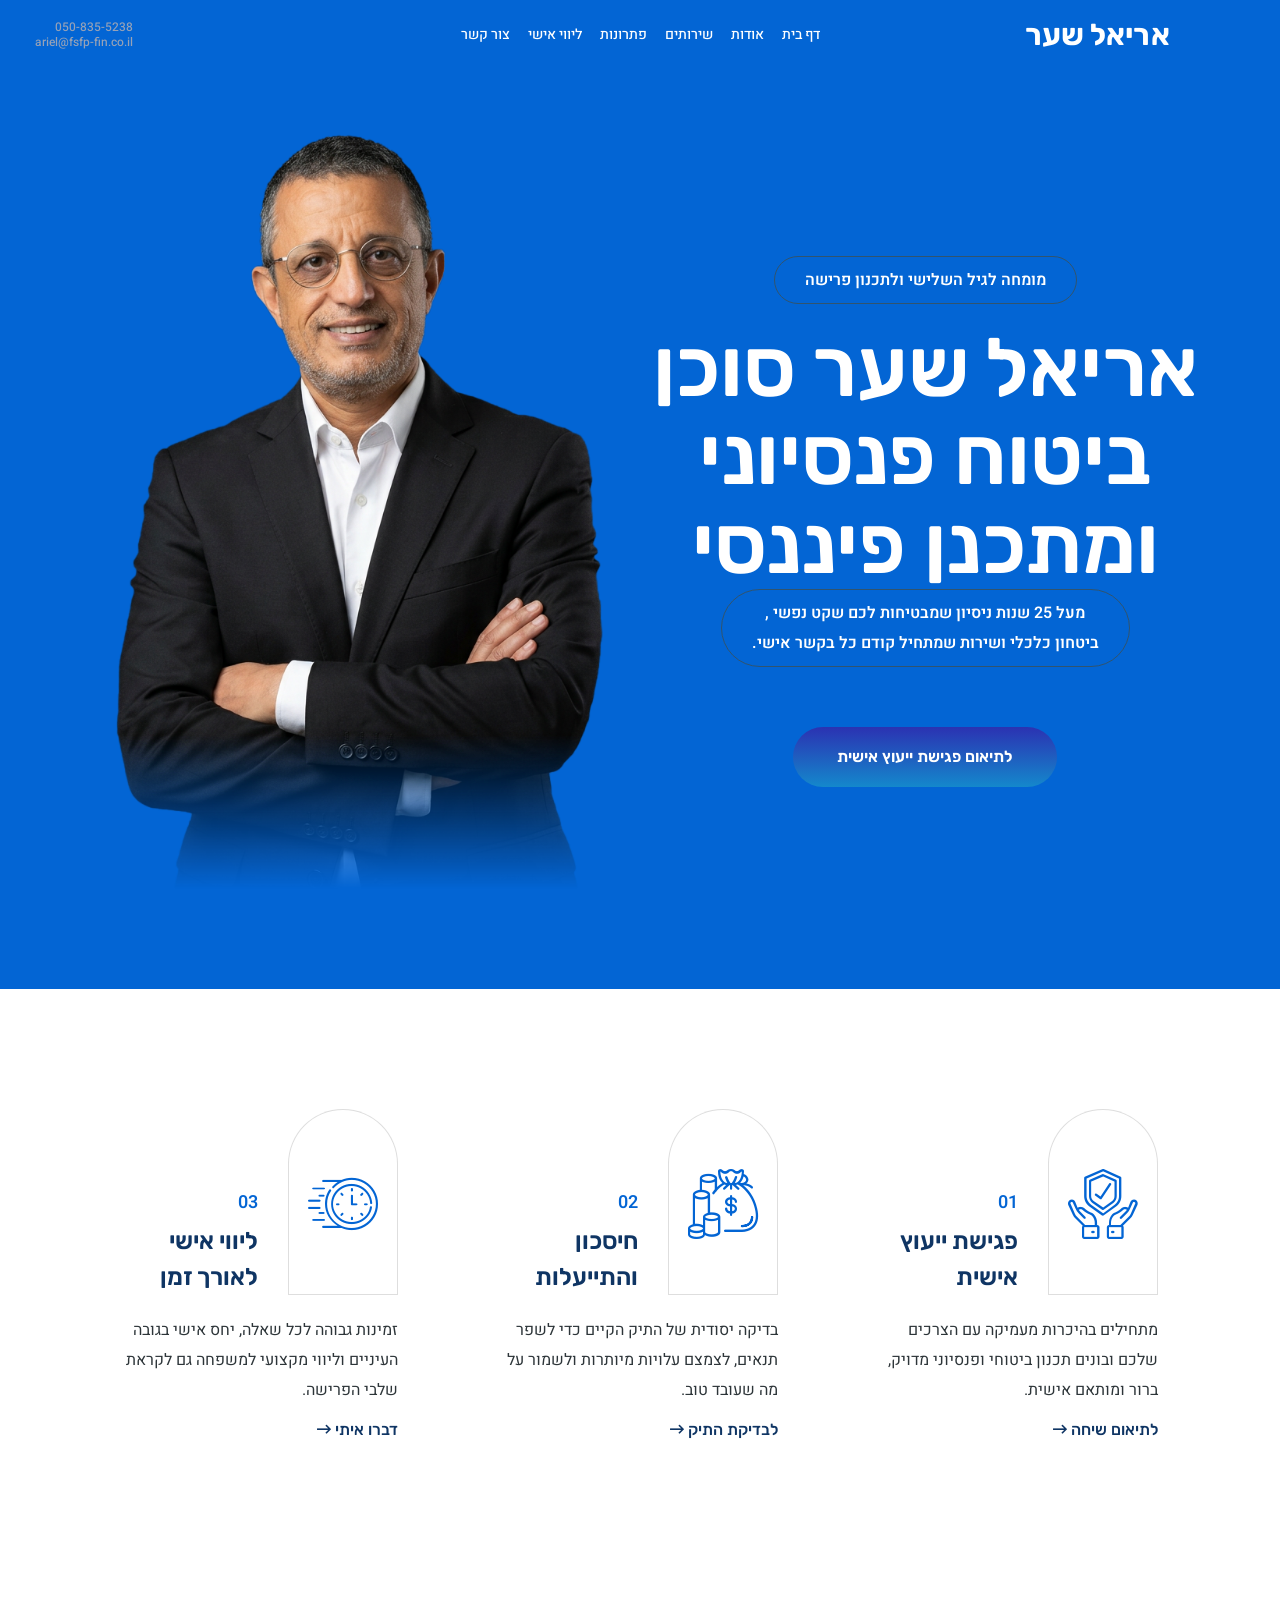
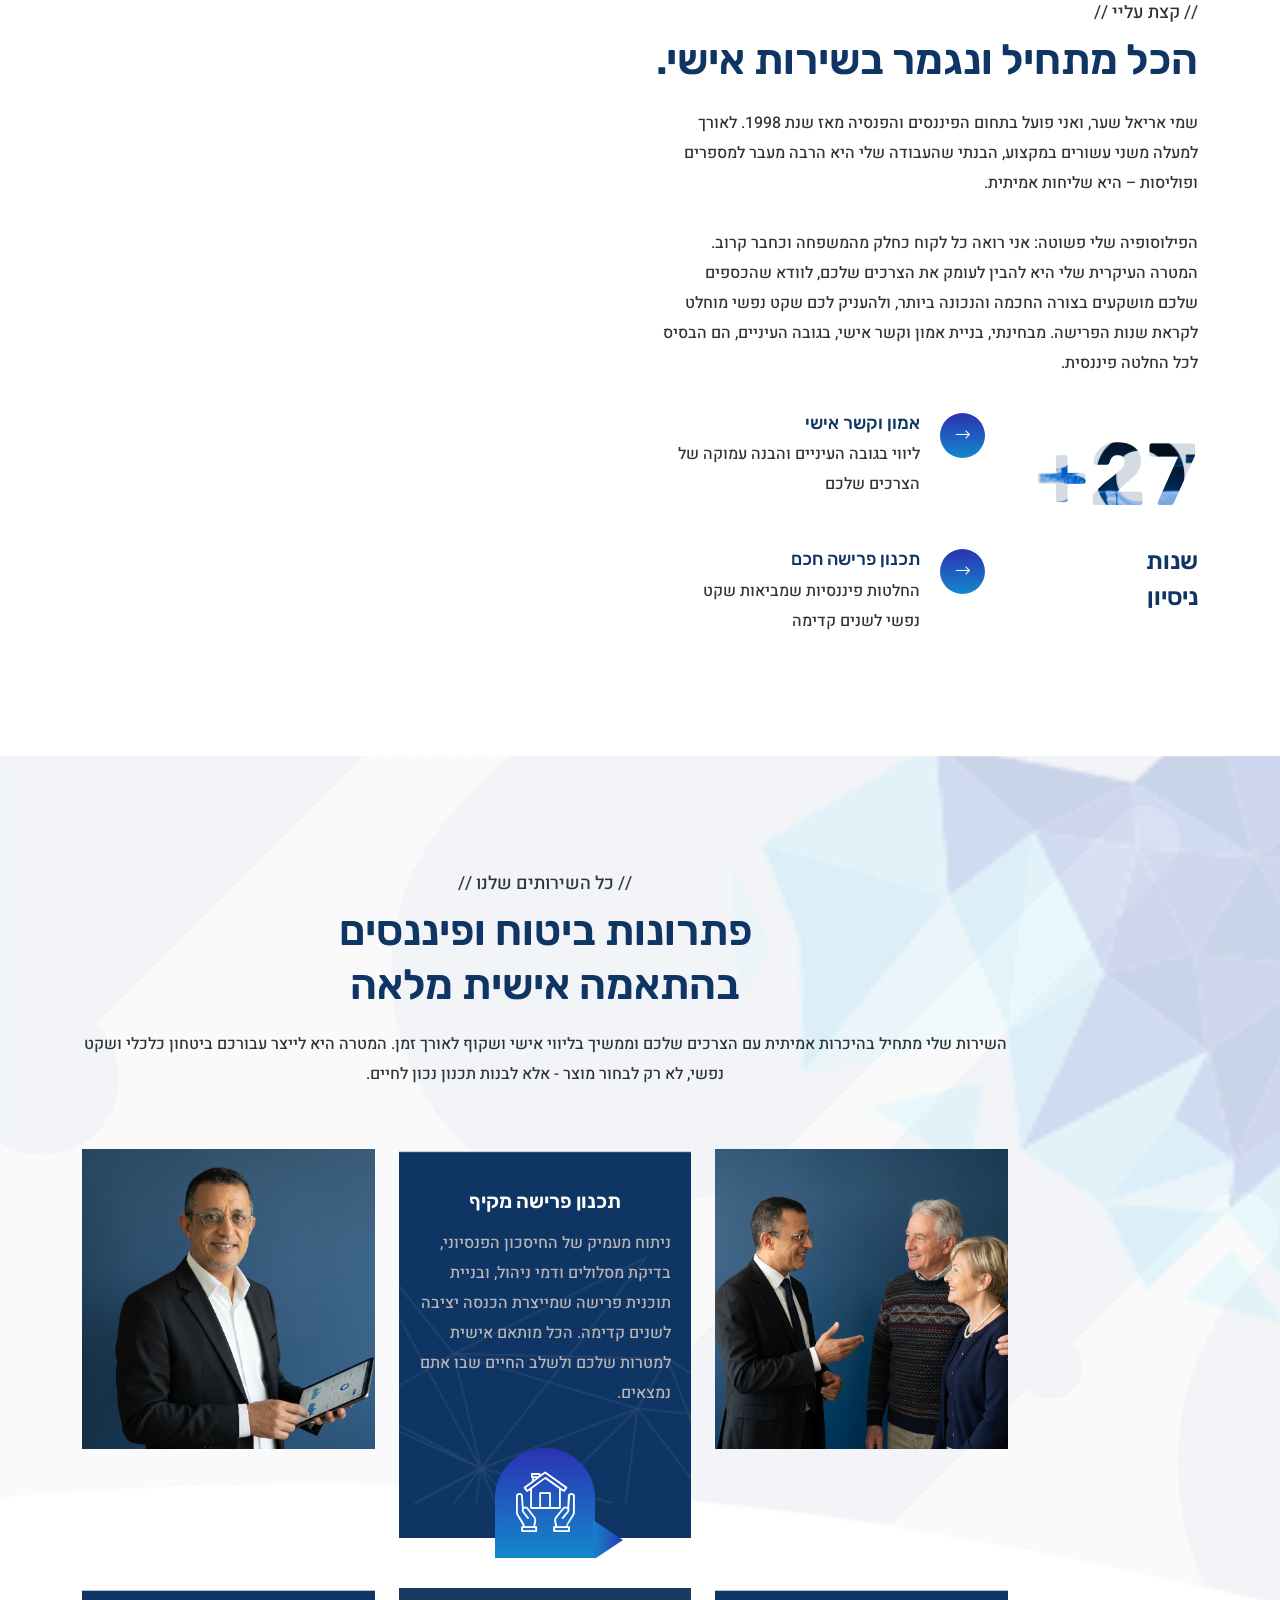
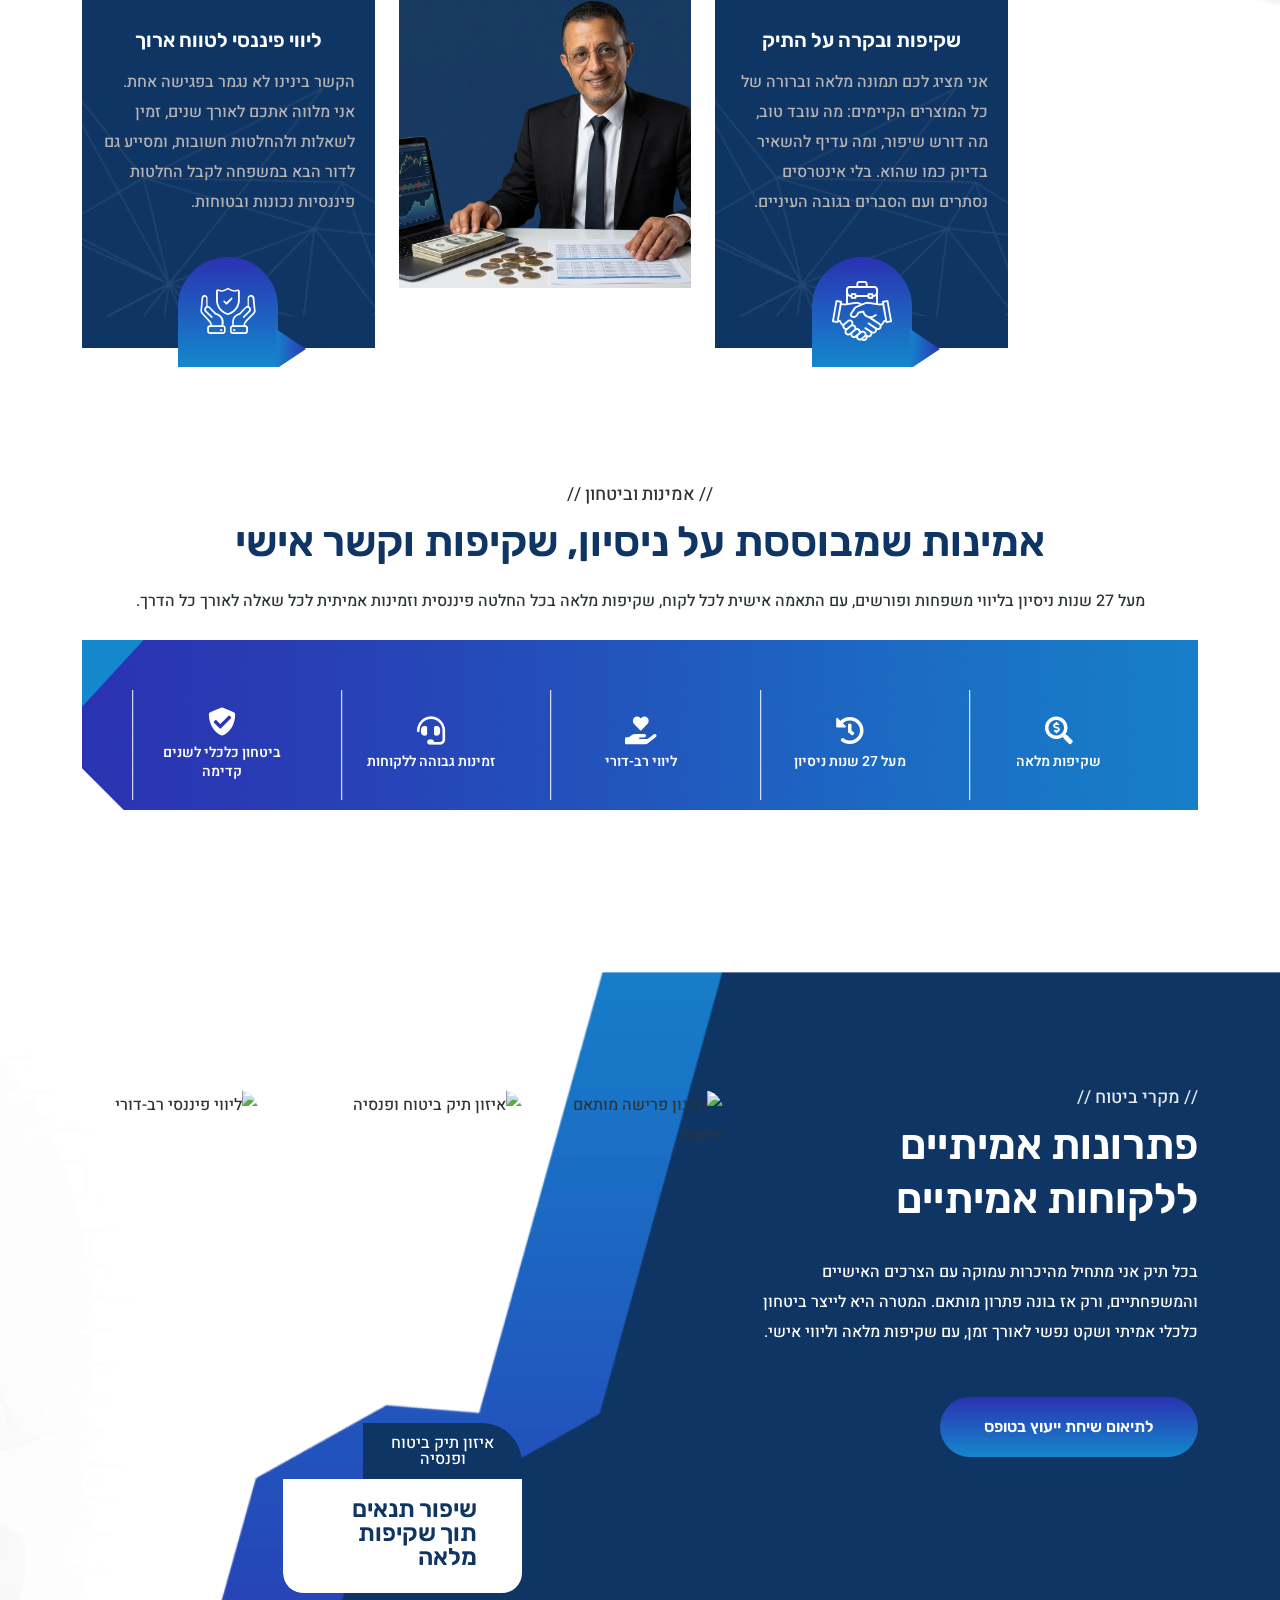
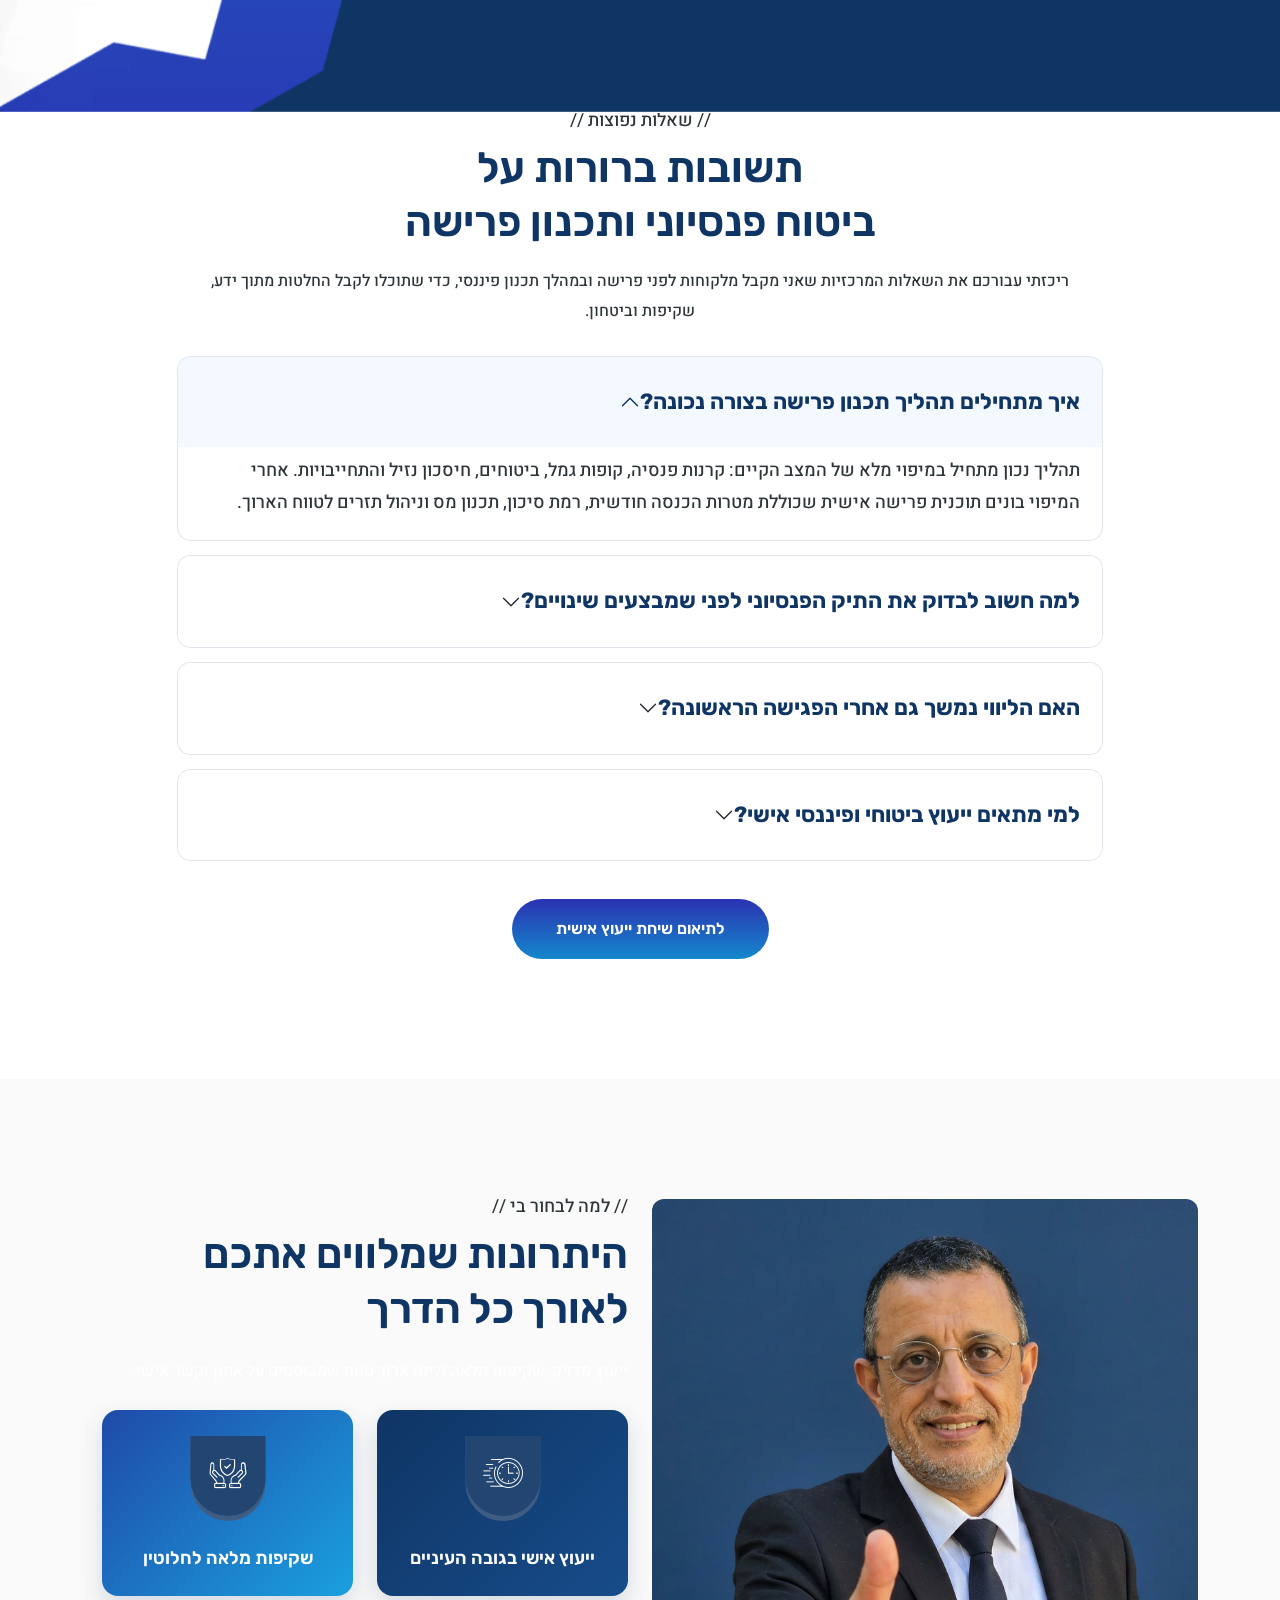
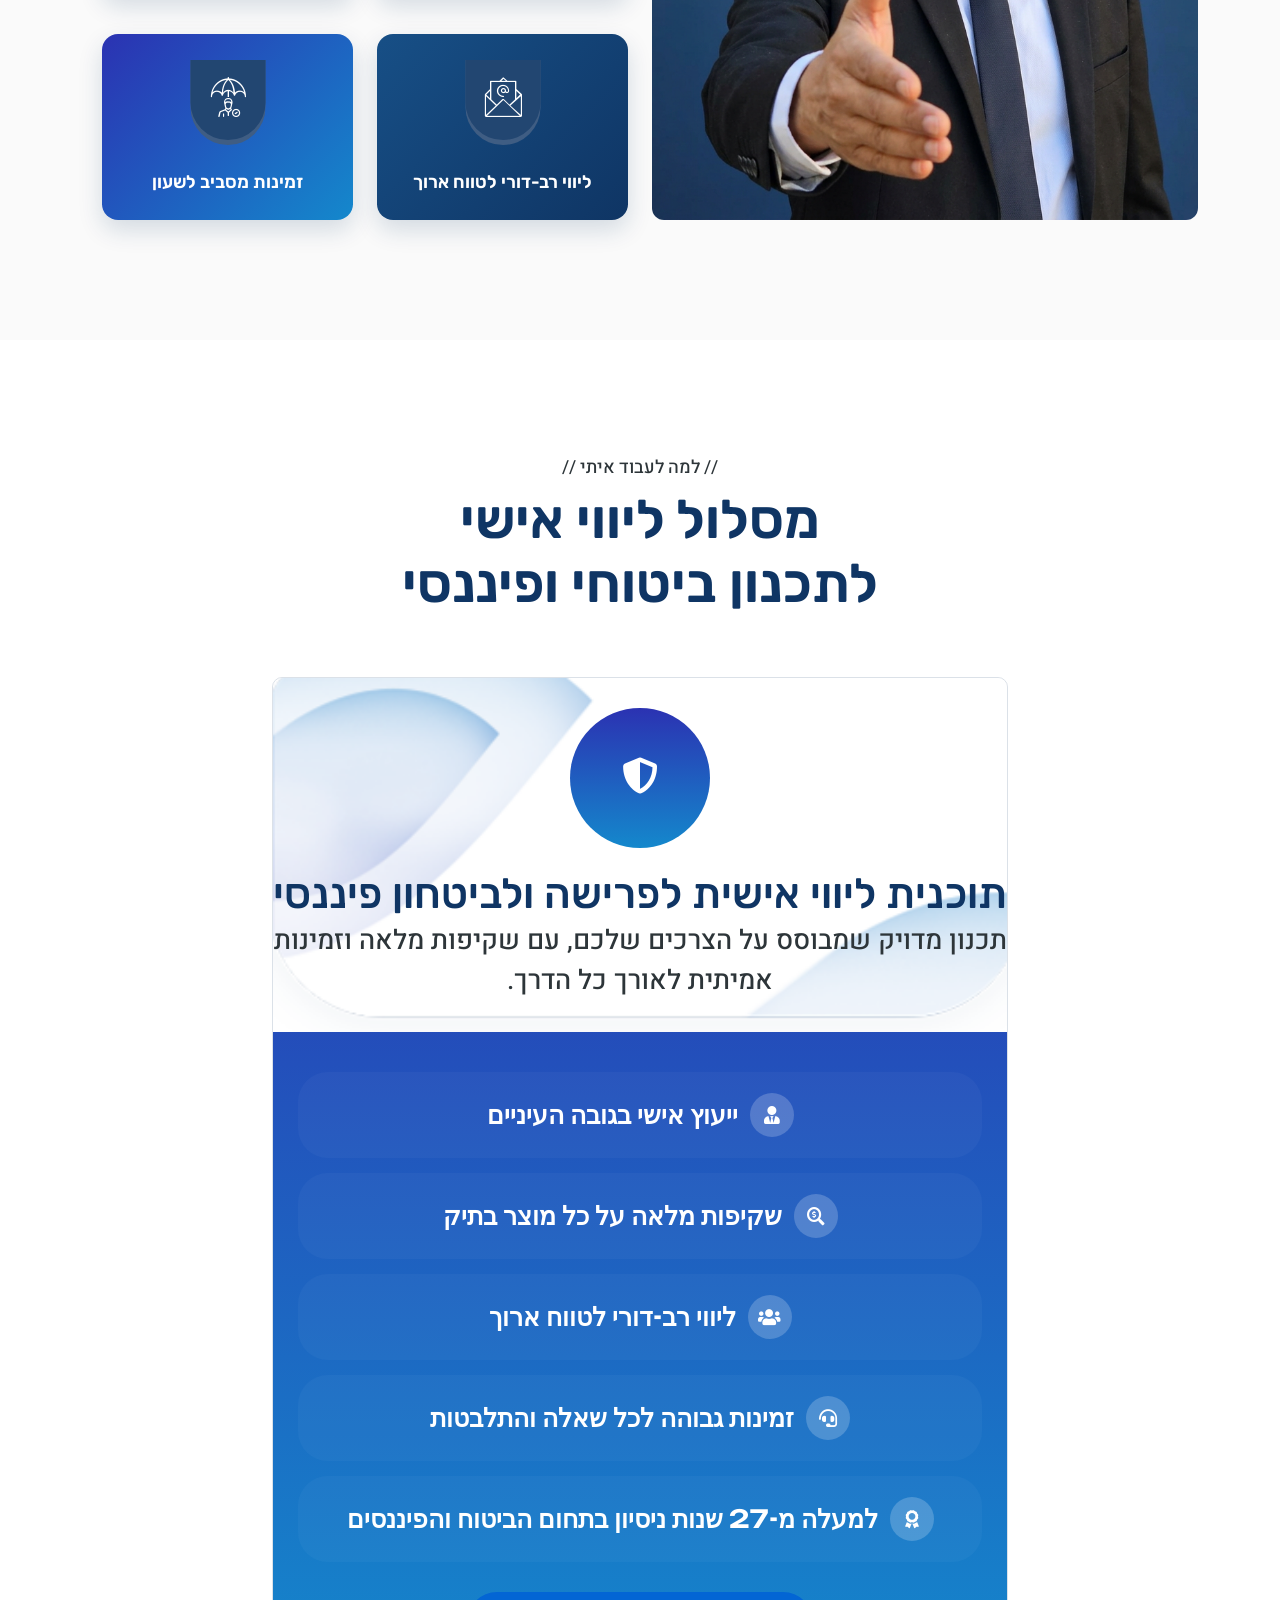
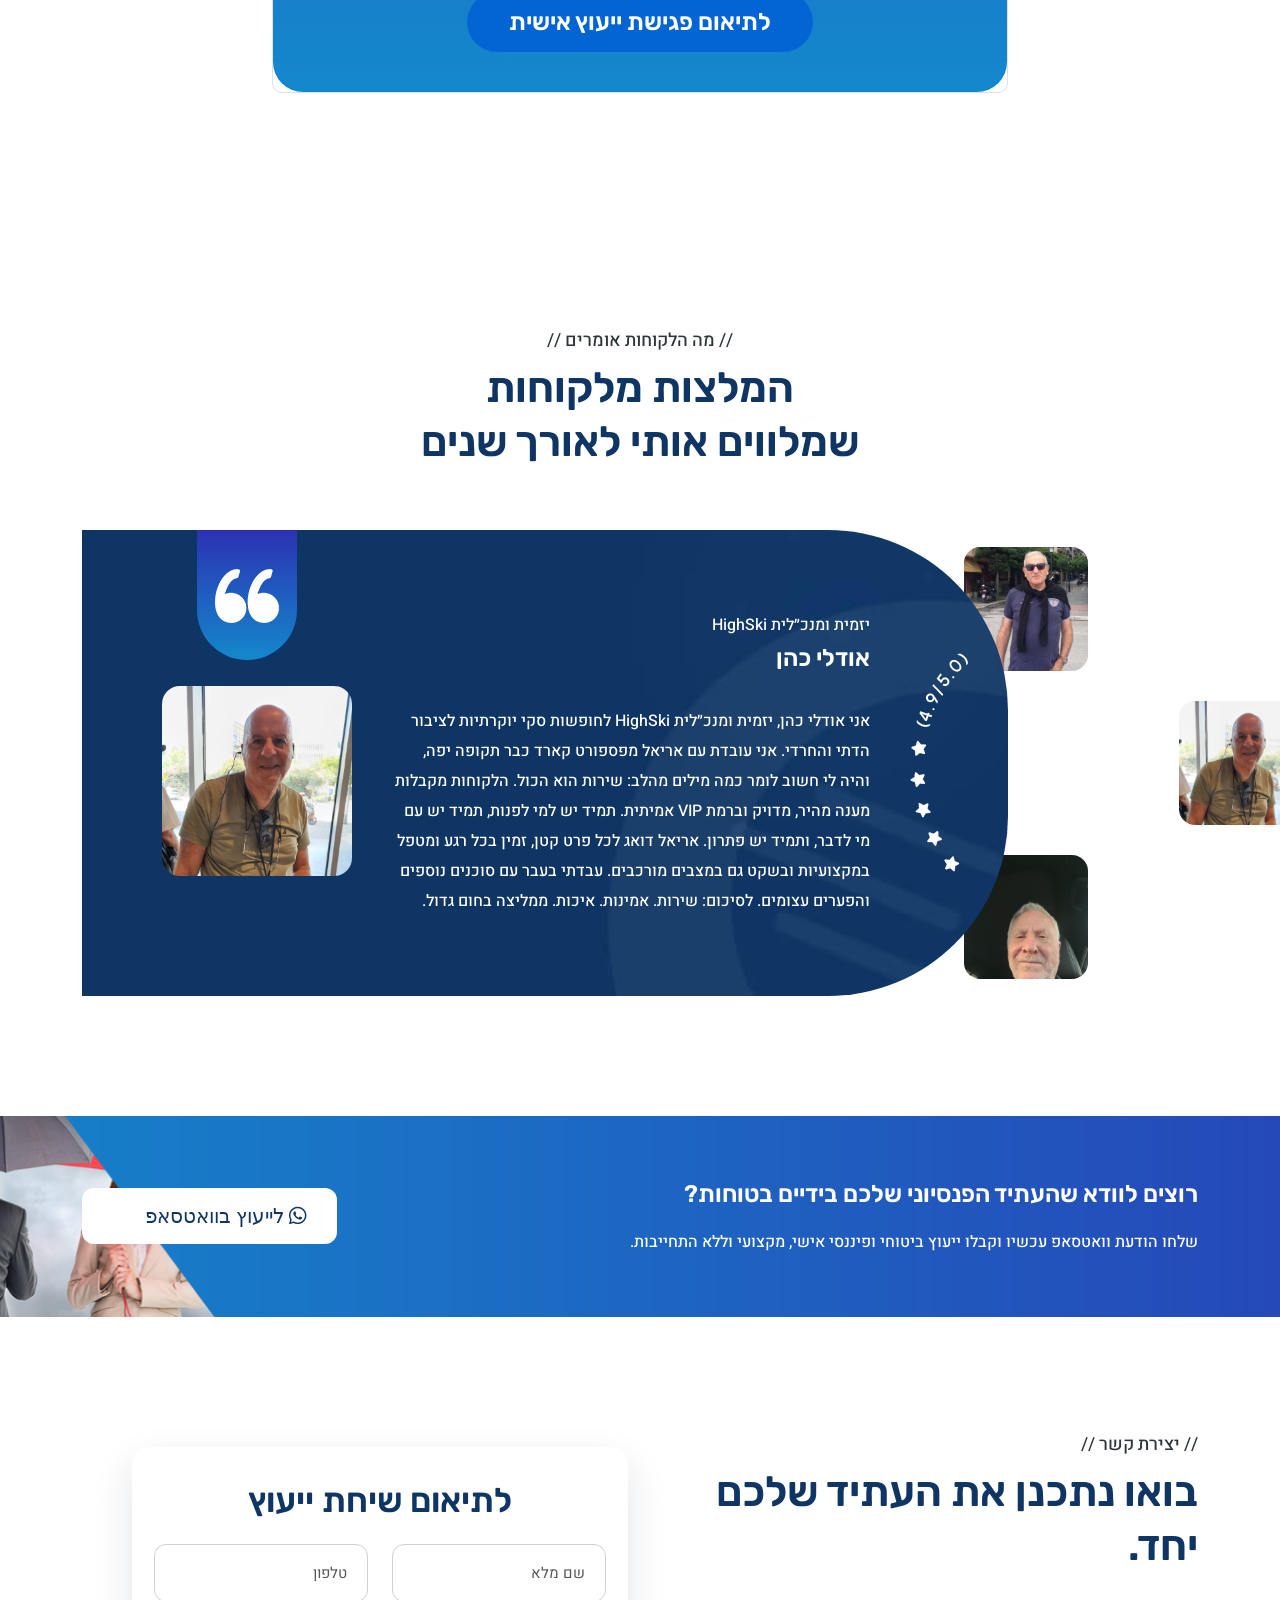
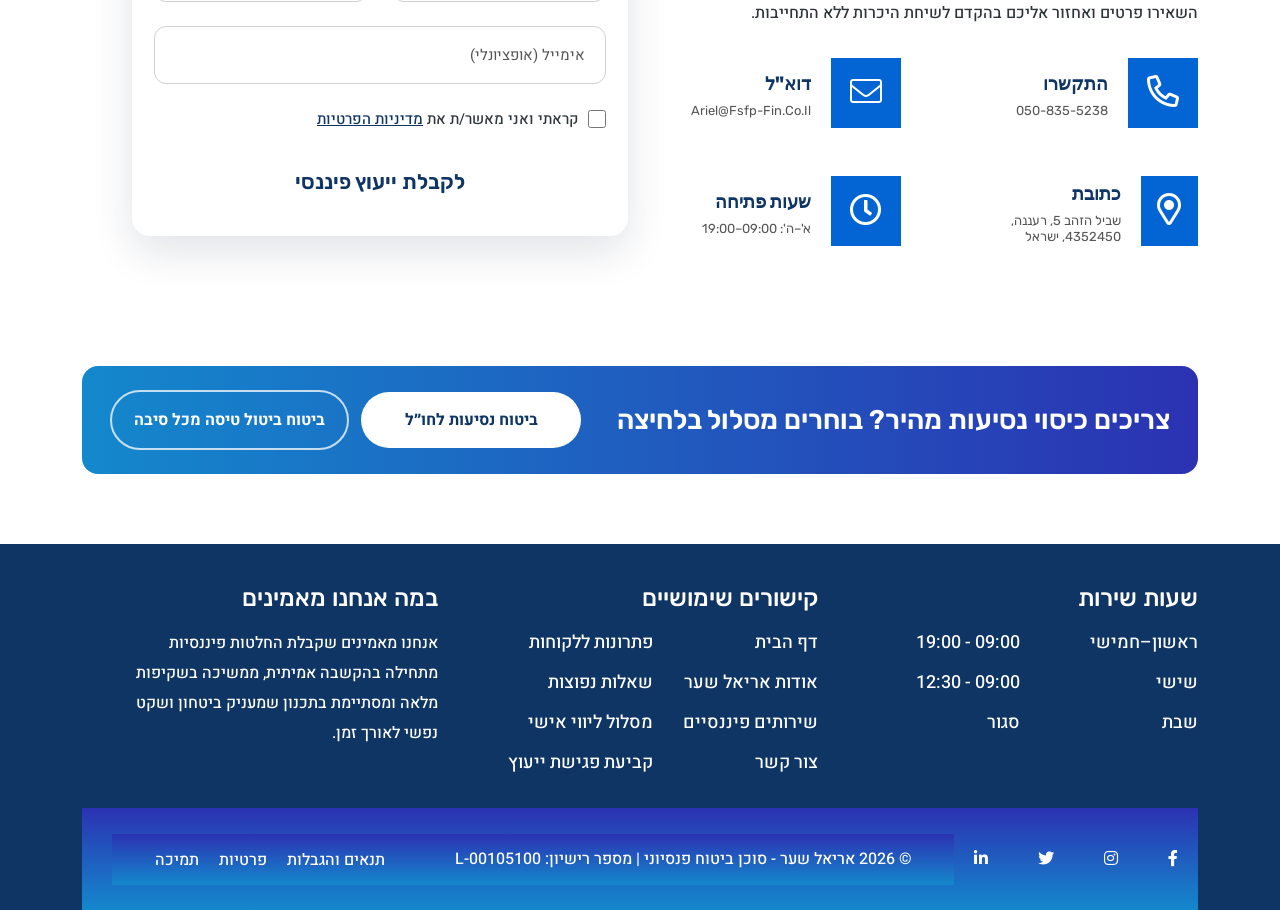
==== commit 85c0c57f: "Preloader: replace template branding with styled Hebrew name (אריאל שער) Add preloader typography an" ====
--- a/index.html
+++ b/index.html
@@ -41,29 +41,10 @@
         <!-- Preloader start -->
         <div id="preloader" class="preloader">
             <div class="animation-preloader">
-                <div class="spinner">                
-                </div>
-                <div class="txt-loading">
-                    <span data-text-preloader="I" class="letters-loading">
-                        I
-                    </span>
-                    <span data-text-preloader="N" class="letters-loading">
-                        N
-                    </span>
-                    <span data-text-preloader="S" class="letters-loading">
-                        S
-                    </span>
-                    <span data-text-preloader="U" class="letters-loading">
-                        U
-                    </span>
-                    <span data-text-preloader="R" class="letters-loading">
-                        R
-                    </span>
-                    <span data-text-preloader="N" class="letters-loading">
-                        N
-                    </span>
-                </div>
-                <p class="text-center">טוען</p>
+                <div class="preloader-brand" aria-hidden="true">
+                    <span class="preloader-name">אריאל שער</span>
+                </div>
+                <p class="preloader-loading-note">טוען…</p>
             </div>
             <div class="loader">
                 <div class="row">
@@ -159,7 +140,7 @@
                                         <li><a href="#hero">דף בית</a></li>
                                         <li><a href="#about">אודות</a></li>
                                         <li><a href="#services">שירותים</a></li>
-                                        <li><a href="#project">פרויקטים</a></li>
+                                        <li><a href="#project">פתרונות</a></li>
                                         <li><a href="#pricing">ליווי אישי</a></li>
                                         <li><a href="#contact">צור קשר</a></li>
                                     </ul>
@@ -196,7 +177,7 @@
                             </div>
                             <p class="wow fadeInUp">מומחה לגיל השלישי ולתכנון פרישה</p>
                             <h1 class="wow fadeInUp" data-wow-delay=".3s">
-                                אריאל שער – סוכן ביטוח פנסיוני ומתכנן פיננסי
+                                אריאל שער  סוכן ביטוח פנסיוני ומתכנן פיננסי
                             </h1>
                             <p class="wow fadeInUp" data-wow-delay=".4s">
                                 מעל 25 שנות ניסיון שמבטיחות לכם שקט נפשי
@@ -1042,7 +1023,7 @@
                 <div class="travel-cta-wrap">
                     <h3>צריכים כיסוי נסיעות מהיר? בוחרים מסלול בלחיצה</h3>
                     <div class="travel-cta-buttons">
-                        <a href="https://buy.tripguaranty.co.il/?step=start&agentCode=a-26803&agentName=19&RefCouponCode&email1=Ariel%40fsfp-fin.co.il" class="travel-cta-btn" target="_blank" rel="noopener noreferrer">
+                        <a href="https://marketing.passportcard.co.il/BLP/TeBb0NPMZxZdnEV9ne6GdA%3d%3d" class="travel-cta-btn" target="_blank" rel="noopener noreferrer">
                             ביטוח נסיעות לחו״ל
                         </a>
                         <a href="https://buy.tripguaranty.co.il/?step=start&agentCode=a-26803&agentName=19&RefCouponCode&email1=Ariel%40fsfp-fin.co.il" class="travel-cta-btn travel-cta-btn-outline" target="_blank" rel="noopener noreferrer">
--- a/style.css
+++ b/style.css
@@ -46,6 +46,49 @@
 body {
   font-family: "Heebo", sans-serif;
   color: var(--text);
+}
+
+/* ===== Preloader – כיתוב מותאם במקום לוגו התבנית ===== */
+.preloader .animation-preloader .spinner {
+  display: none !important;
+}
+.preloader .preloader-brand {
+  text-align: center;
+  margin-bottom: 1.25rem;
+}
+.preloader .preloader-name {
+  display: inline-block;
+  font-family: "Rubik", "Heebo", sans-serif;
+  font-weight: 700;
+  font-size: clamp(2.25rem, 9vw, 3.75rem);
+  line-height: 1.15;
+  letter-spacing: 0.04em;
+  background: linear-gradient(120deg, #0f3564 0%, #1b87cf 45%, #2b32b2 100%);
+  -webkit-background-clip: text;
+  background-clip: text;
+  color: transparent;
+  animation: preloaderBrandGlow 2s ease-in-out infinite;
+}
+@keyframes preloaderBrandGlow {
+  0%,
+  100% {
+    filter: brightness(1);
+    opacity: 1;
+  }
+  50% {
+    filter: brightness(1.12);
+    opacity: 0.92;
+  }
+}
+.preloader .preloader-loading-note {
+  font-family: "Heebo", sans-serif !important;
+  font-size: 13px !important;
+  font-weight: 500 !important;
+  letter-spacing: 0.25em !important;
+  text-transform: none !important;
+  color: #5a6b82 !important;
+  margin: 0 !important;
+  text-align: center;
 }
 
 h1, h2, h3, h4, h5, h6 {
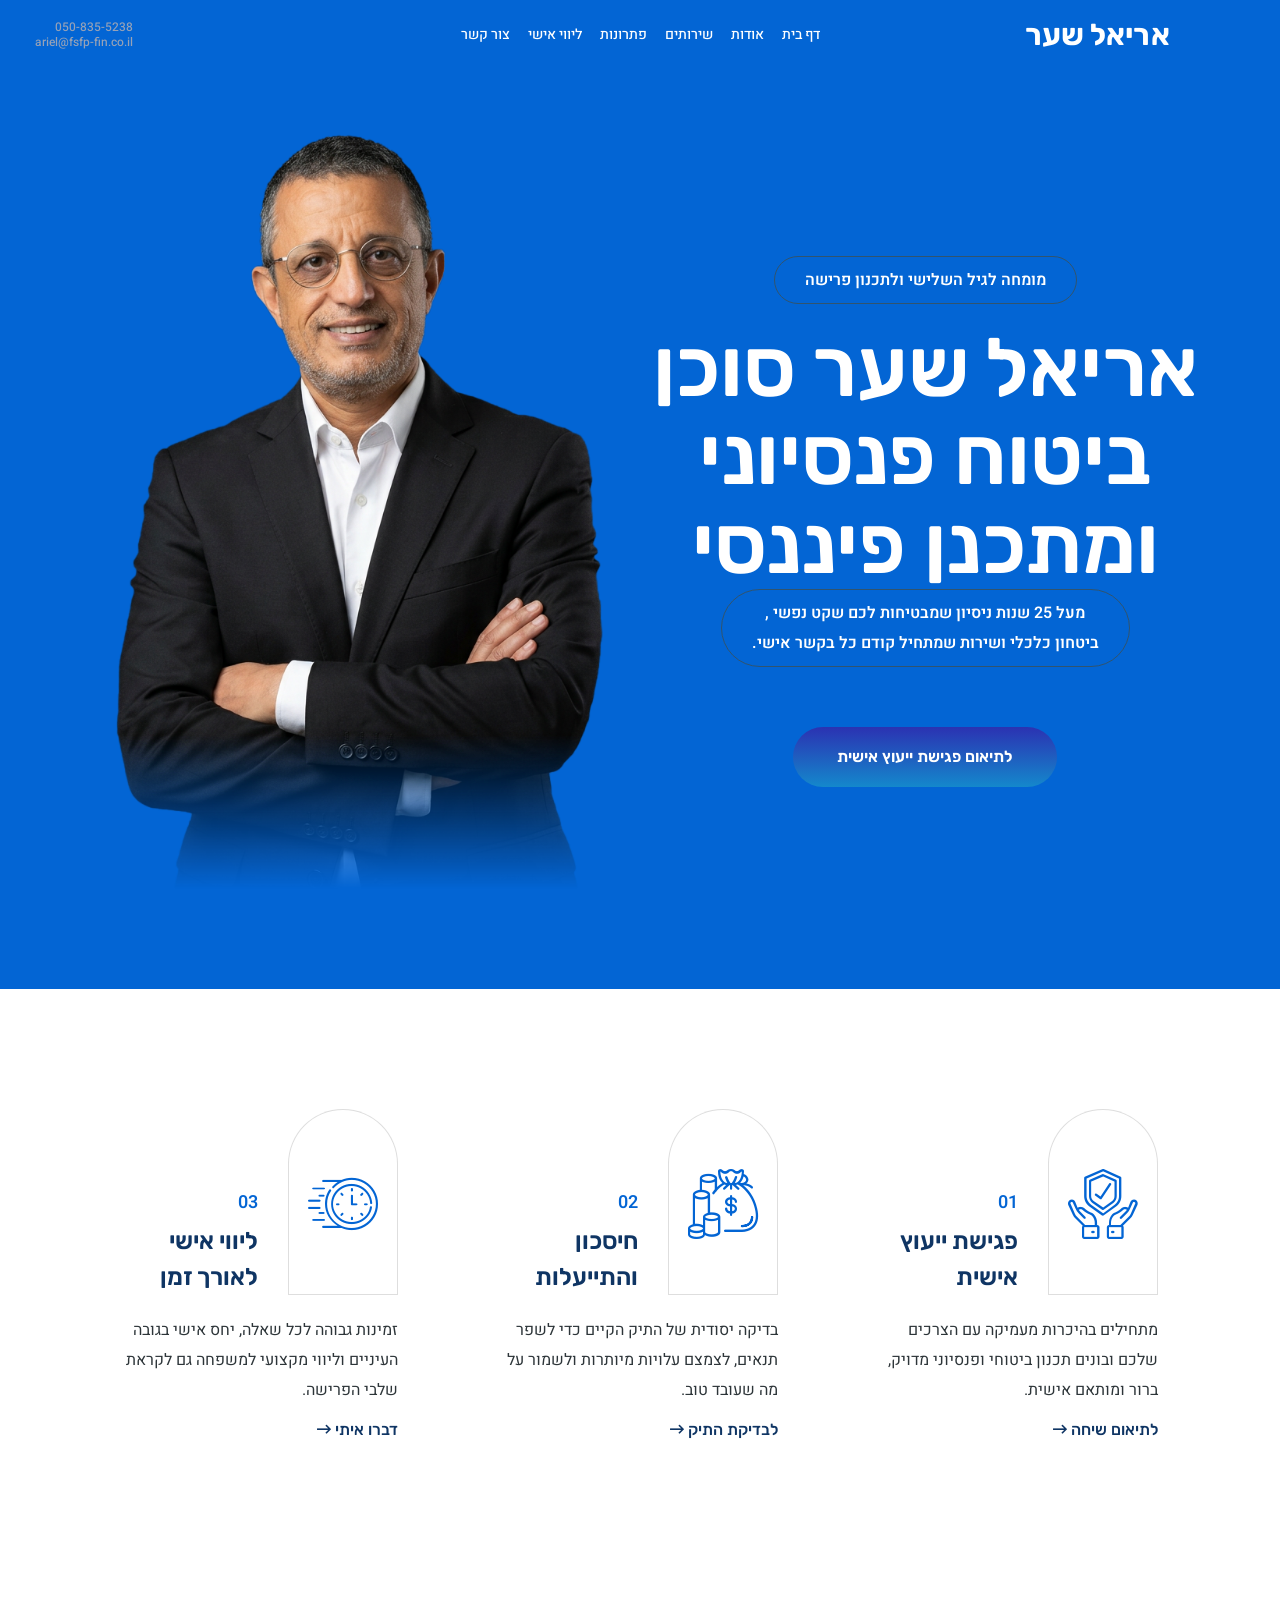
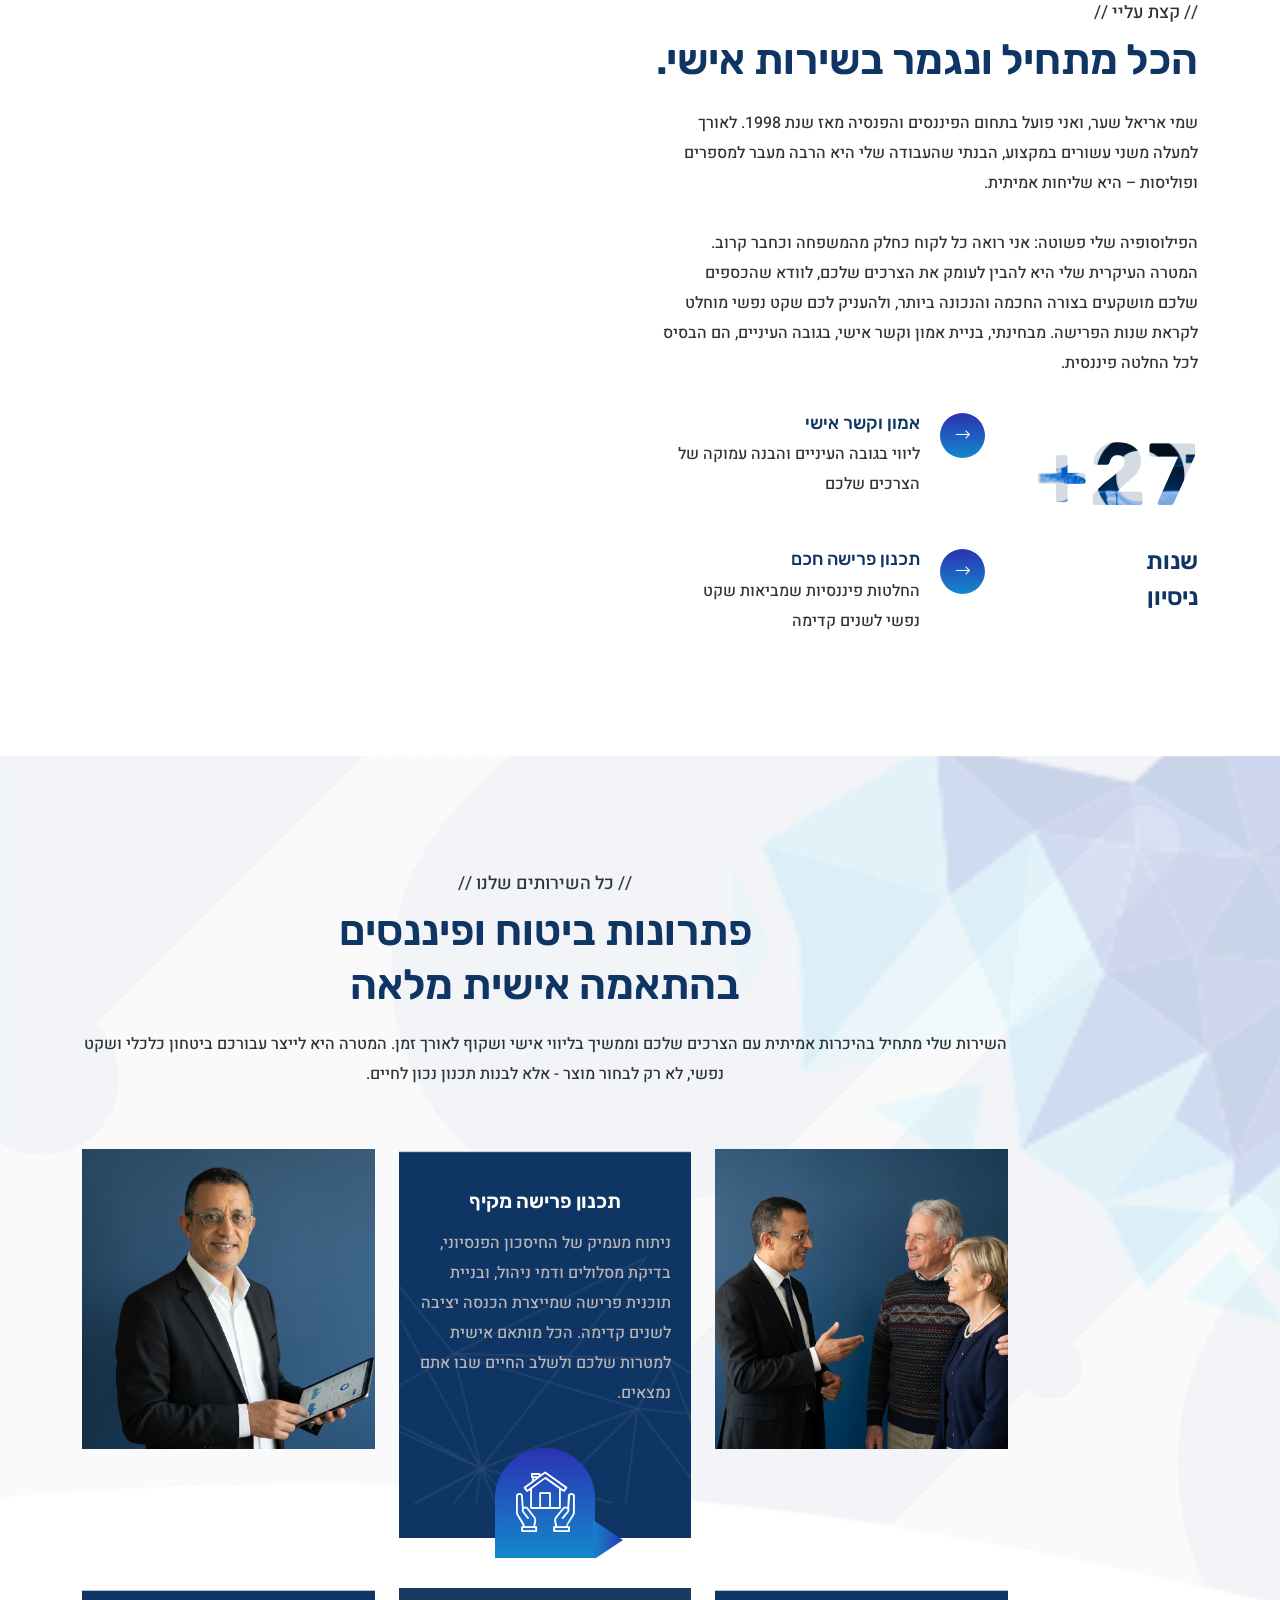
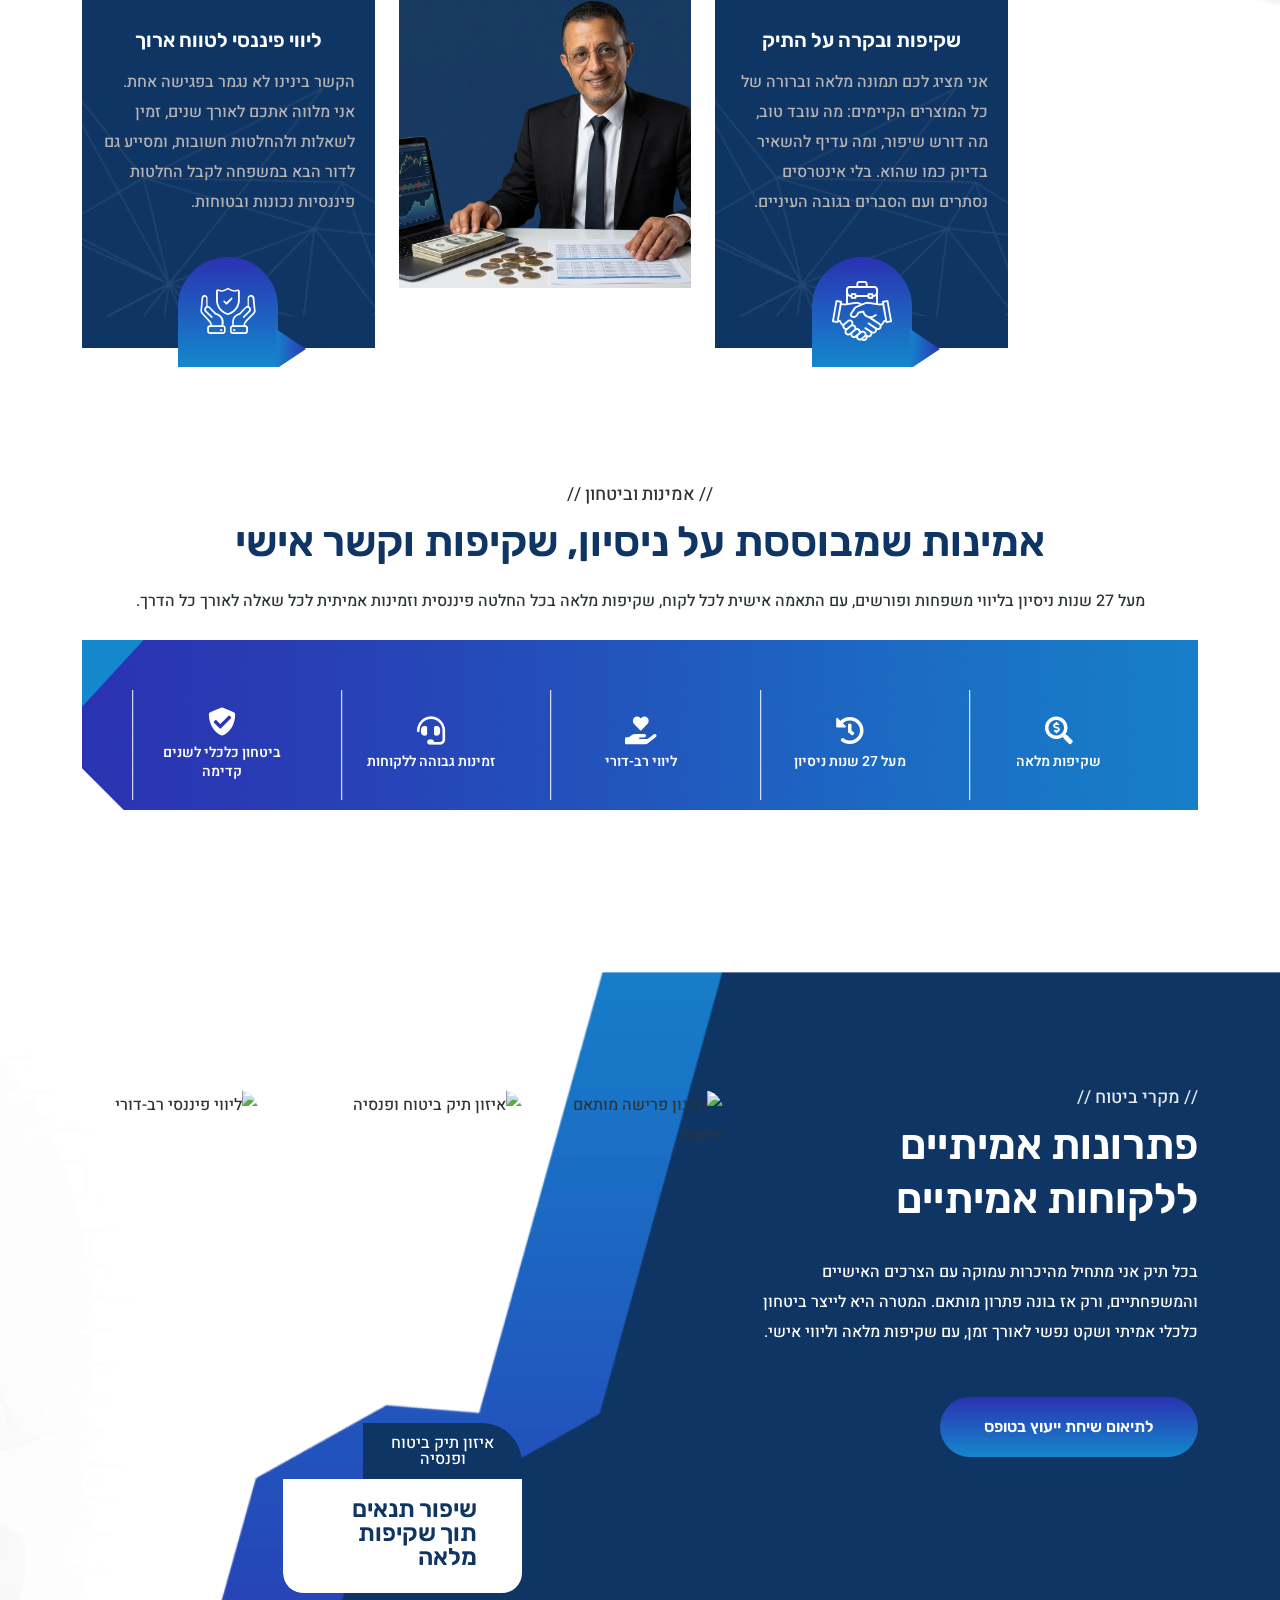
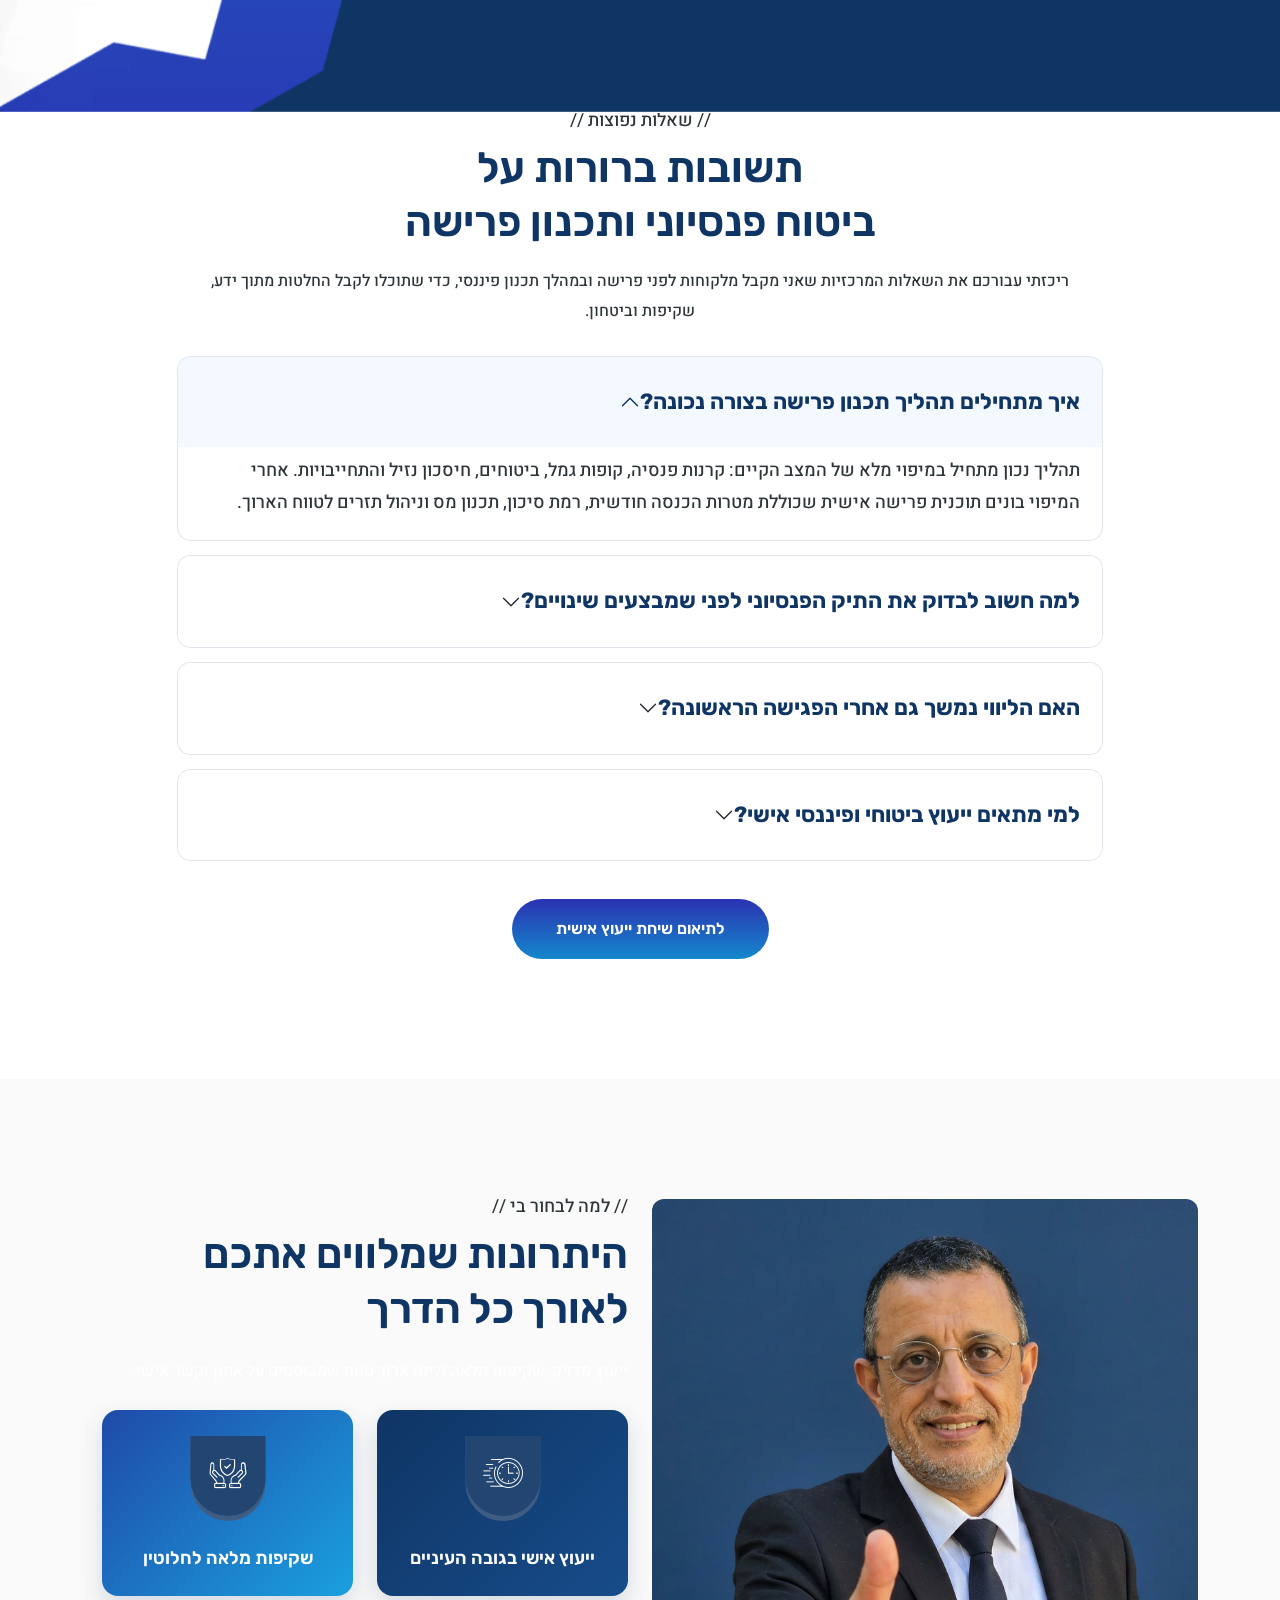
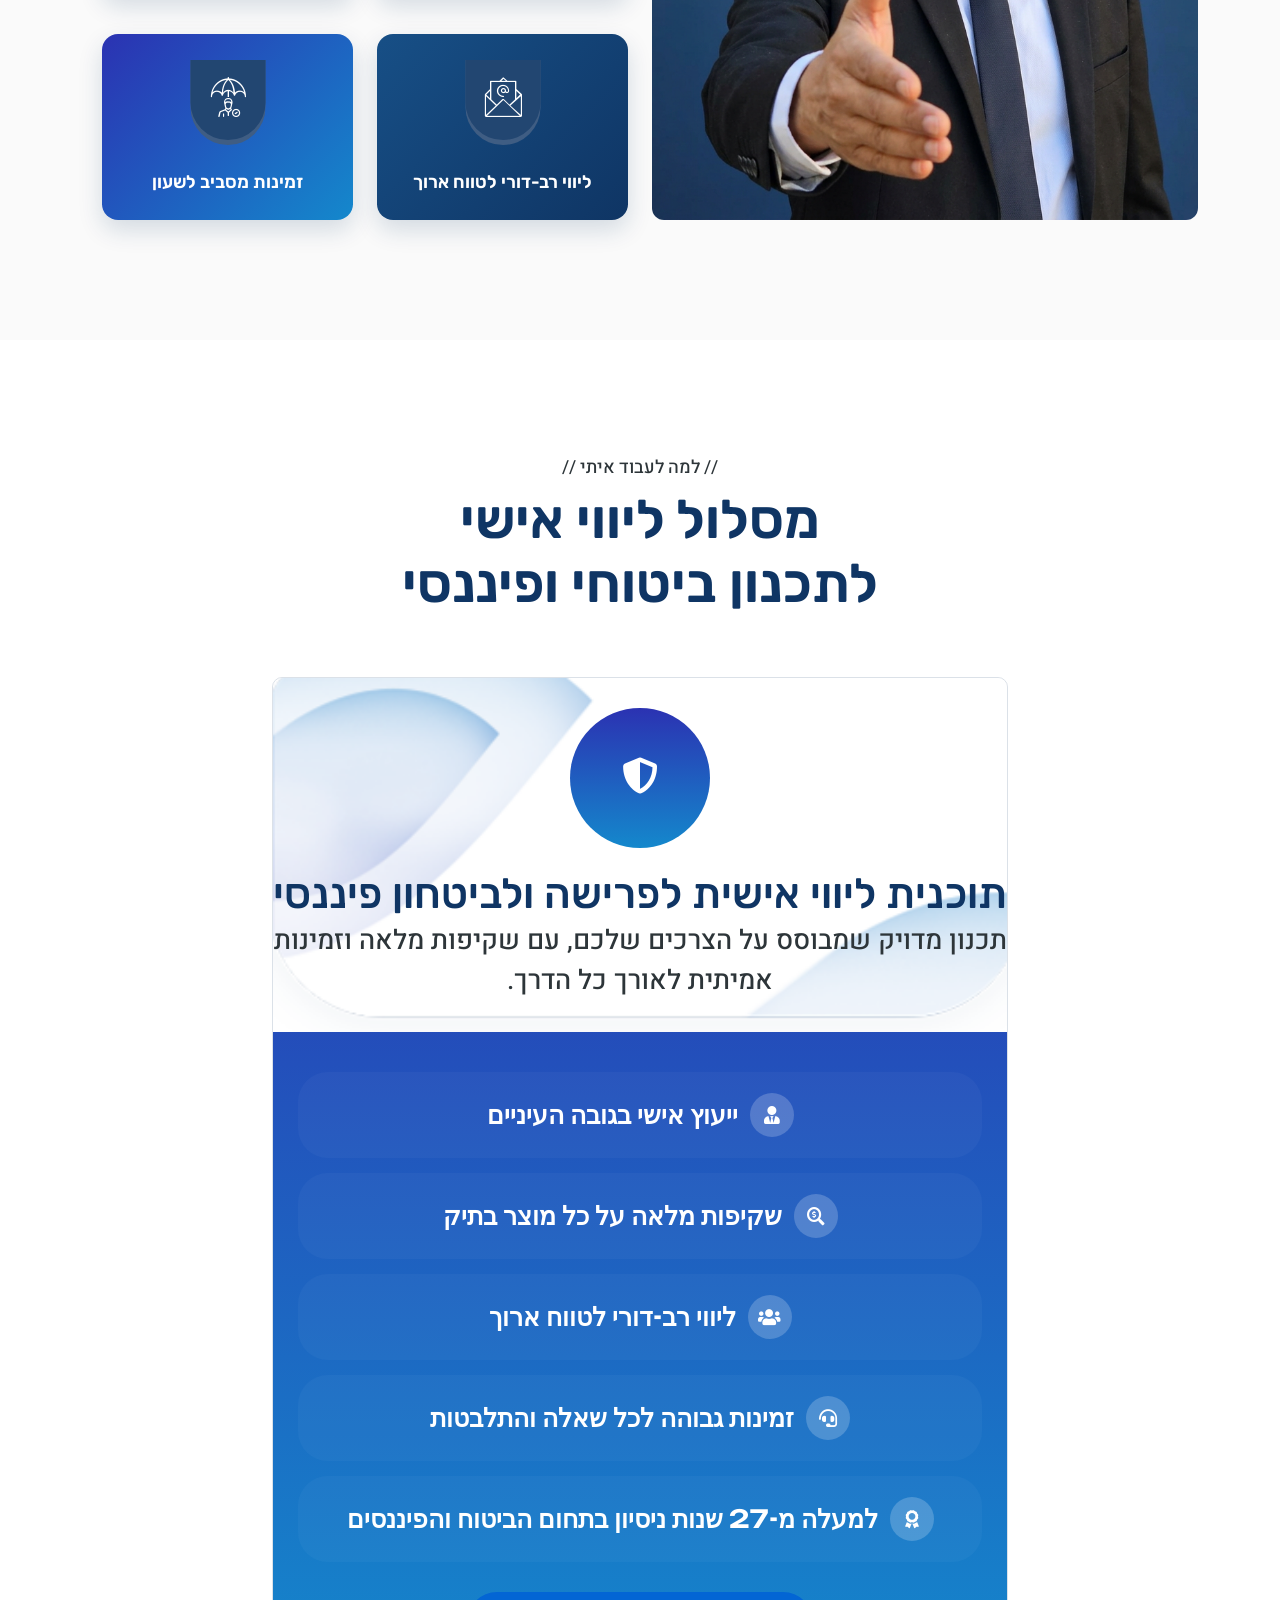
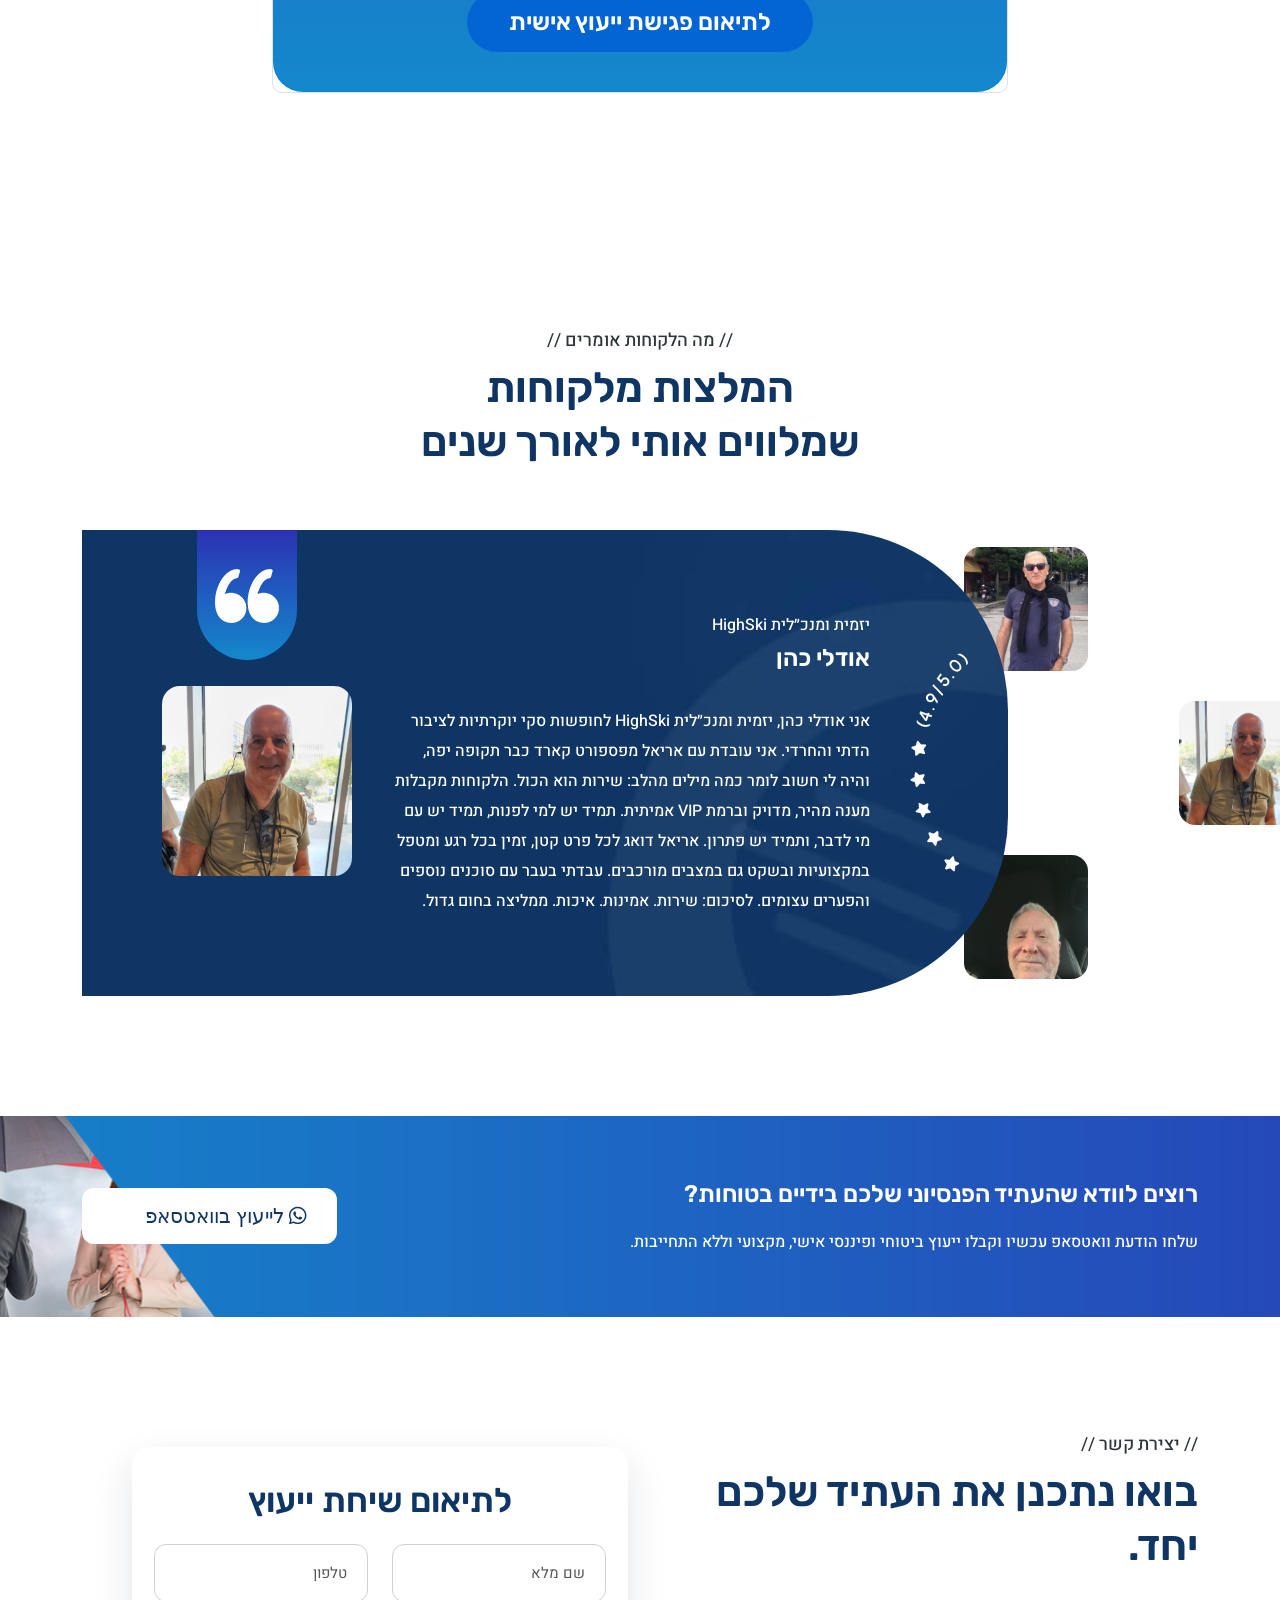
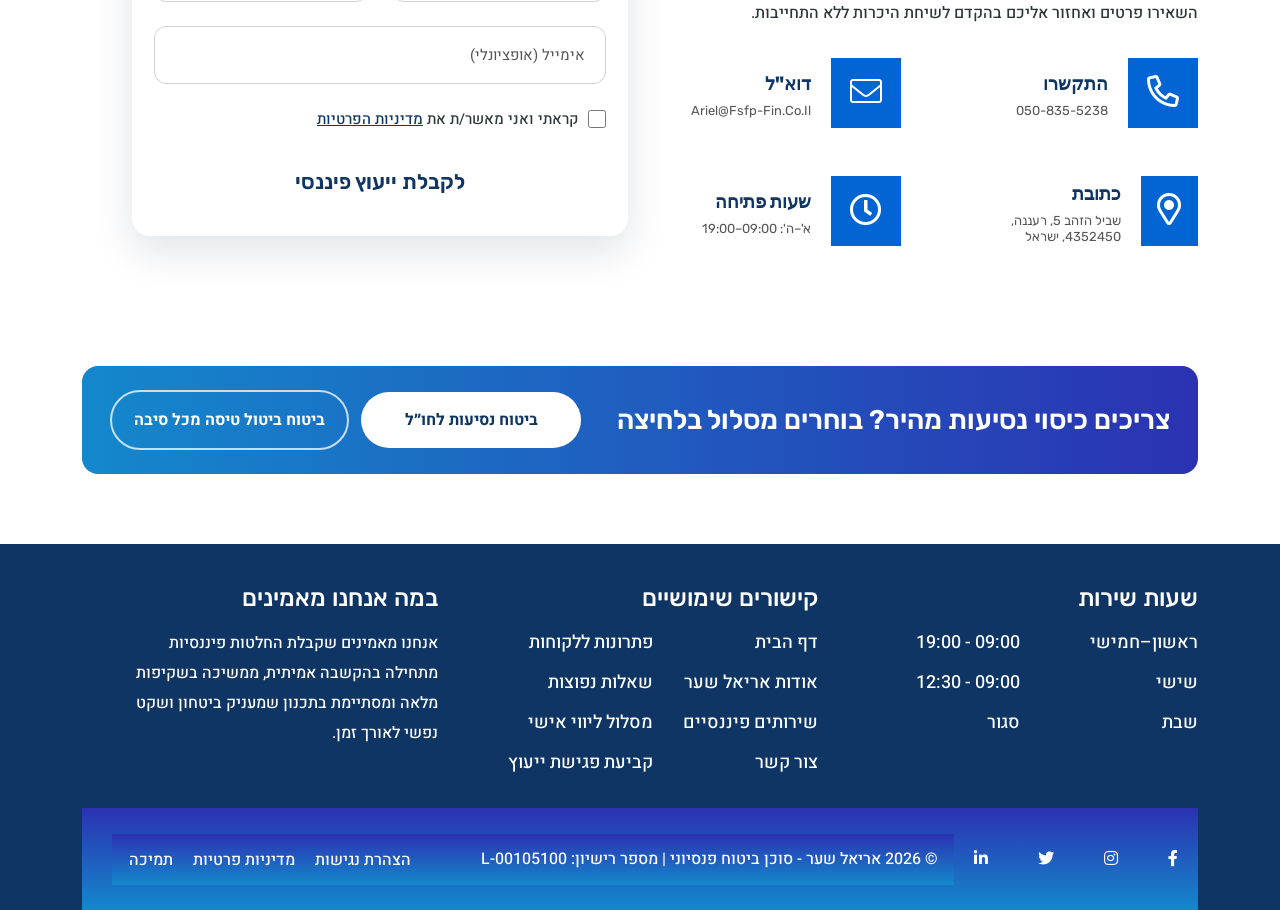
==== commit ea33b082: "Add legal pages and hook contact form to Zapier. Create privacy policy, accessibility statement, and" ====
--- a/index.html
+++ b/index.html
@@ -980,7 +980,7 @@
                         <div class="col-xl-6">
                             <div class="contact-content">
                                 <h3 class="wow fadeInUp" data-wow-delay=".3s">לתיאום שיחת ייעוץ</h3>
-                                <form action="contact.php" id="contact-form1" method="POST" class="contact-form-items">
+                                <form action="#" id="contact-form1" method="POST" class="contact-form-items" data-webhook-url="https://hooks.zapier.com/hooks/catch/8389196/u70o7ot/">
                                     <div class="row g-4">
                                         <div class="col-lg-6 wow fadeInUp" data-wow-delay=".3s">
                                             <div class="form-clt">
@@ -1002,7 +1002,7 @@
                                         <div class="col-lg-12 wow fadeInUp" data-wow-delay=".8s">
                                             <label class="privacy-check" for="privacy-approval">
                                                 <input type="checkbox" name="privacy_approval" id="privacy-approval" required>
-                                                <span>קראתי ואני מאשר/ת את <a href="#contact">מדיניות הפרטיות</a></span>
+                                                <span>קראתי ואני מאשר/ת את <a href="privacy-policy.html" target="_blank" rel="noopener noreferrer">מדיניות הפרטיות</a></span>
                                             </label>
                                         </div>
                                         <div class="col-lg-12 wow fadeInUp" data-wow-delay=".3s">
@@ -1121,13 +1121,13 @@
                         <p>© 2026 אריאל שער - סוכן ביטוח פנסיוני | מספר רישיון: L-00105100</p>
                         <ul class="footer-menu">
                             <li>
-                                <a href="#contact">
-                                    תנאים והגבלות
+                                <a href="accessibility-statement.html">
+                                    הצהרת נגישות
                                 </a>
                             </li>
                             <li>
-                                <a href="#contact">
-                                    פרטיות
+                                <a href="privacy-policy.html">
+                                    מדיניות פרטיות
                                 </a>
                             </li>
                             <li>
@@ -1163,6 +1163,35 @@
         <script src="assets/js/wow.min.js"></script>
         <!--<< Main.js >>-->
         <script src="assets/js/main.js"></script>
+        <script>
+            (function () {
+                var form = document.getElementById("contact-form1");
+                if (!form) return;
+
+                form.addEventListener("submit", function (event) {
+                    event.preventDefault();
+
+                    var submitButton = form.querySelector("button[type='submit']");
+                    if (submitButton) {
+                        submitButton.disabled = true;
+                        submitButton.textContent = "שולח...";
+                    }
+
+                    var webhookUrl = form.getAttribute("data-webhook-url");
+                    var formData = new FormData(form);
+                    formData.append("source", "shaer-finance.co.il");
+                    formData.append("submitted_at", new Date().toISOString());
+
+                    fetch(webhookUrl, {
+                        method: "POST",
+                        body: formData,
+                        mode: "no-cors"
+                    }).finally(function () {
+                        window.location.href = "thank-you.html";
+                    });
+                });
+            })();
+        </script>
         <script type="application/ld+json">
             {
               "@context": "https://schema.org",
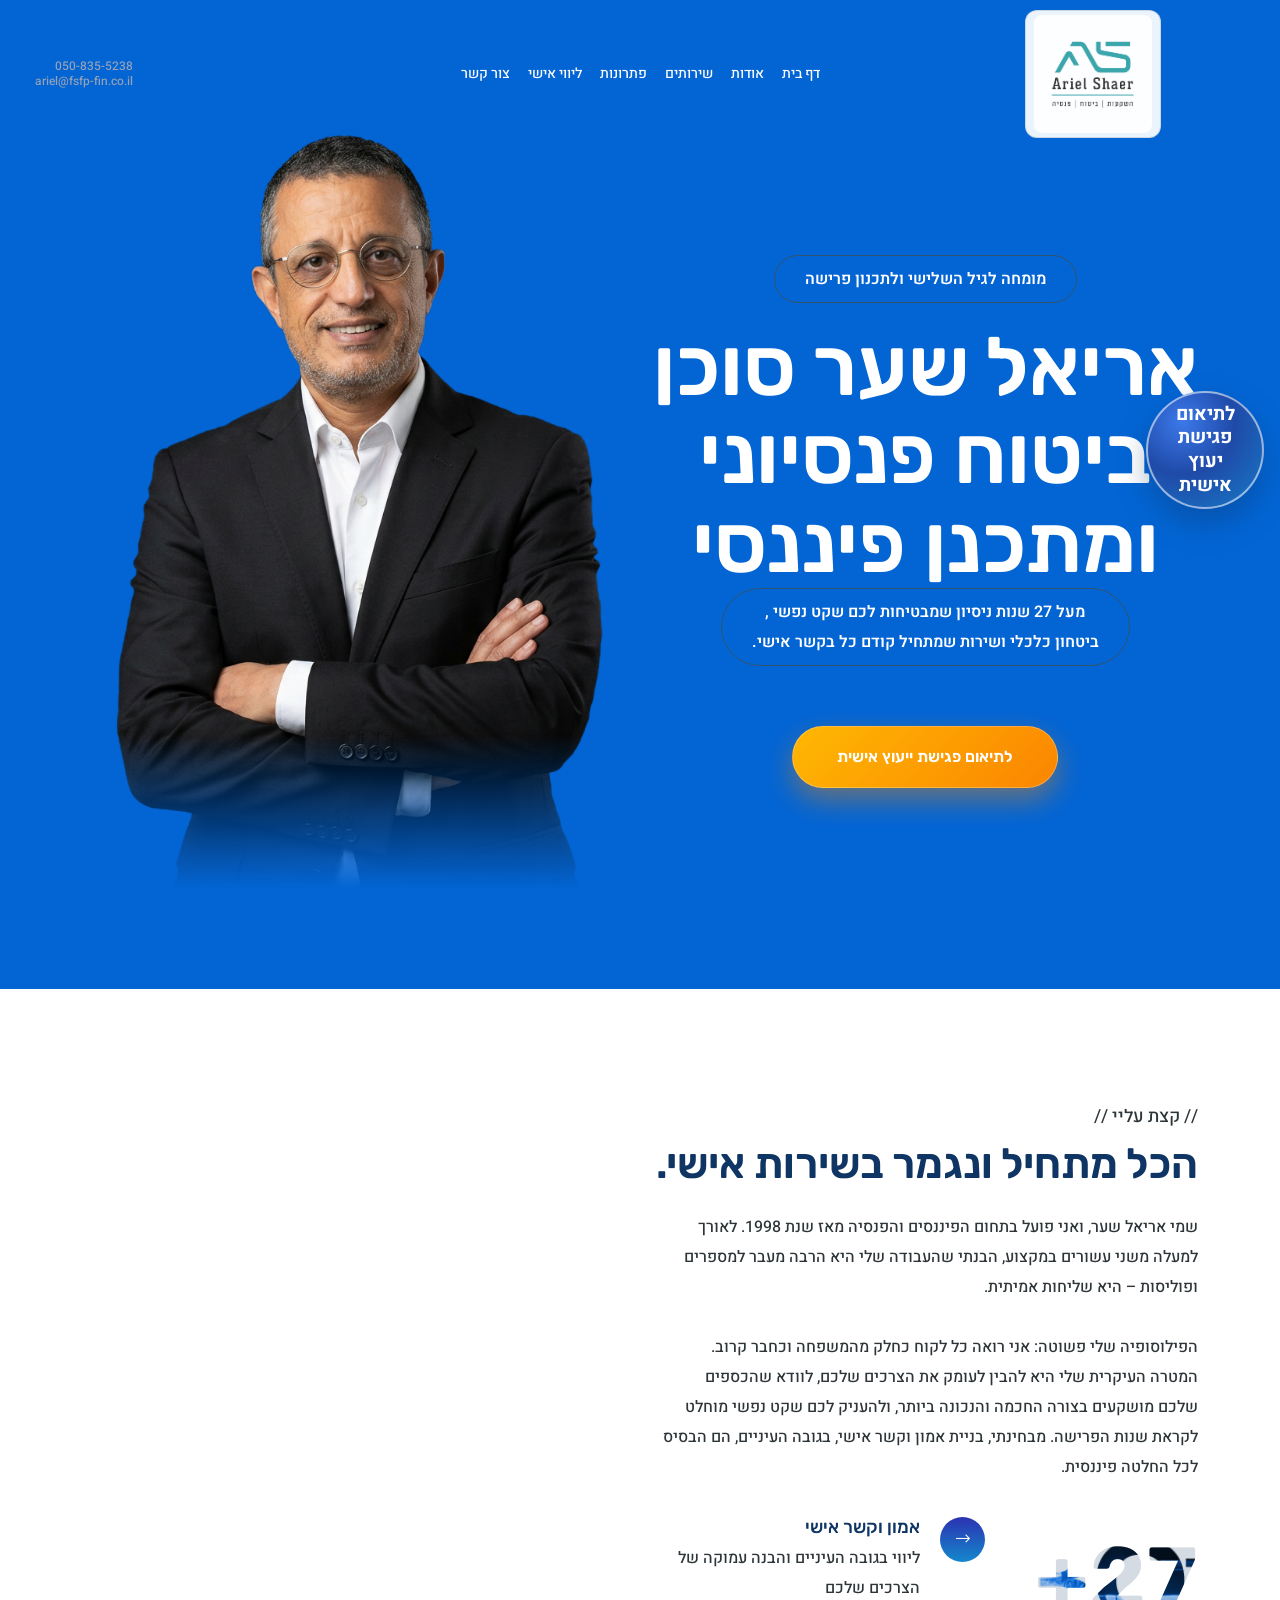
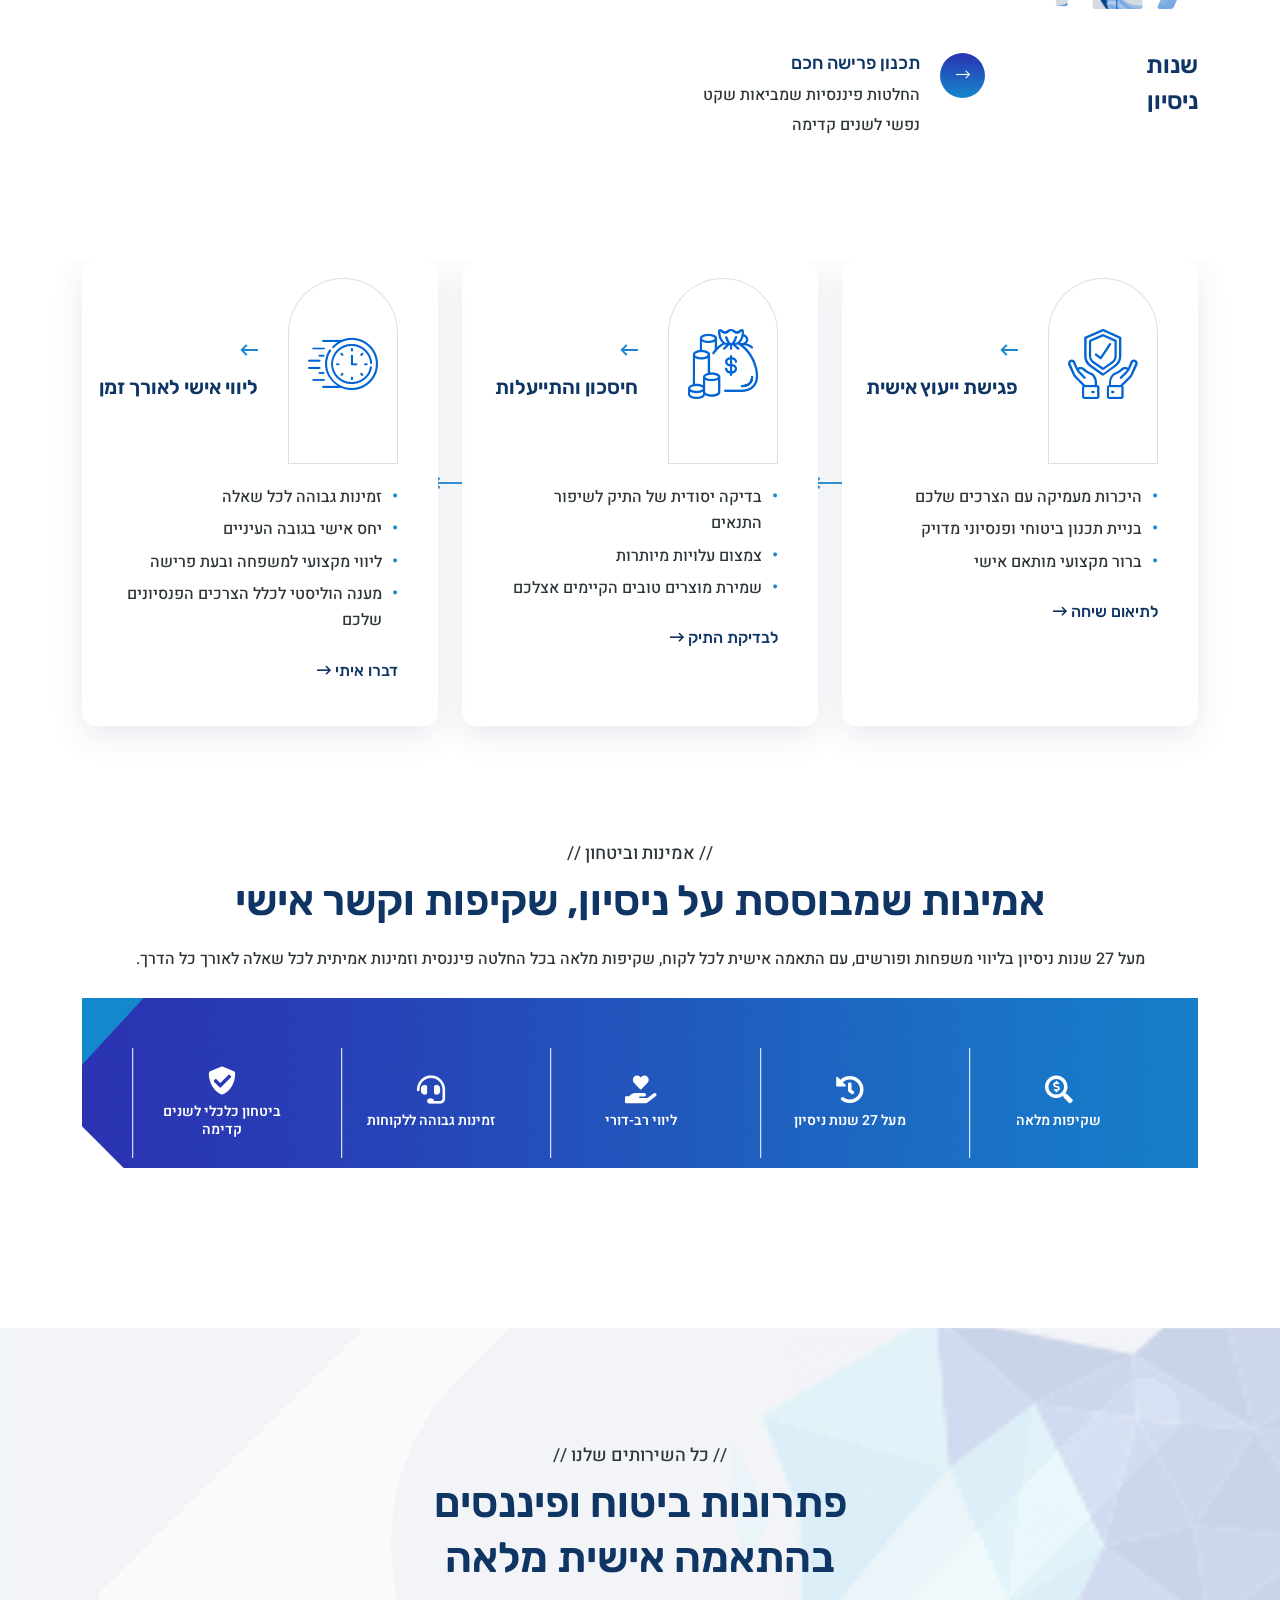
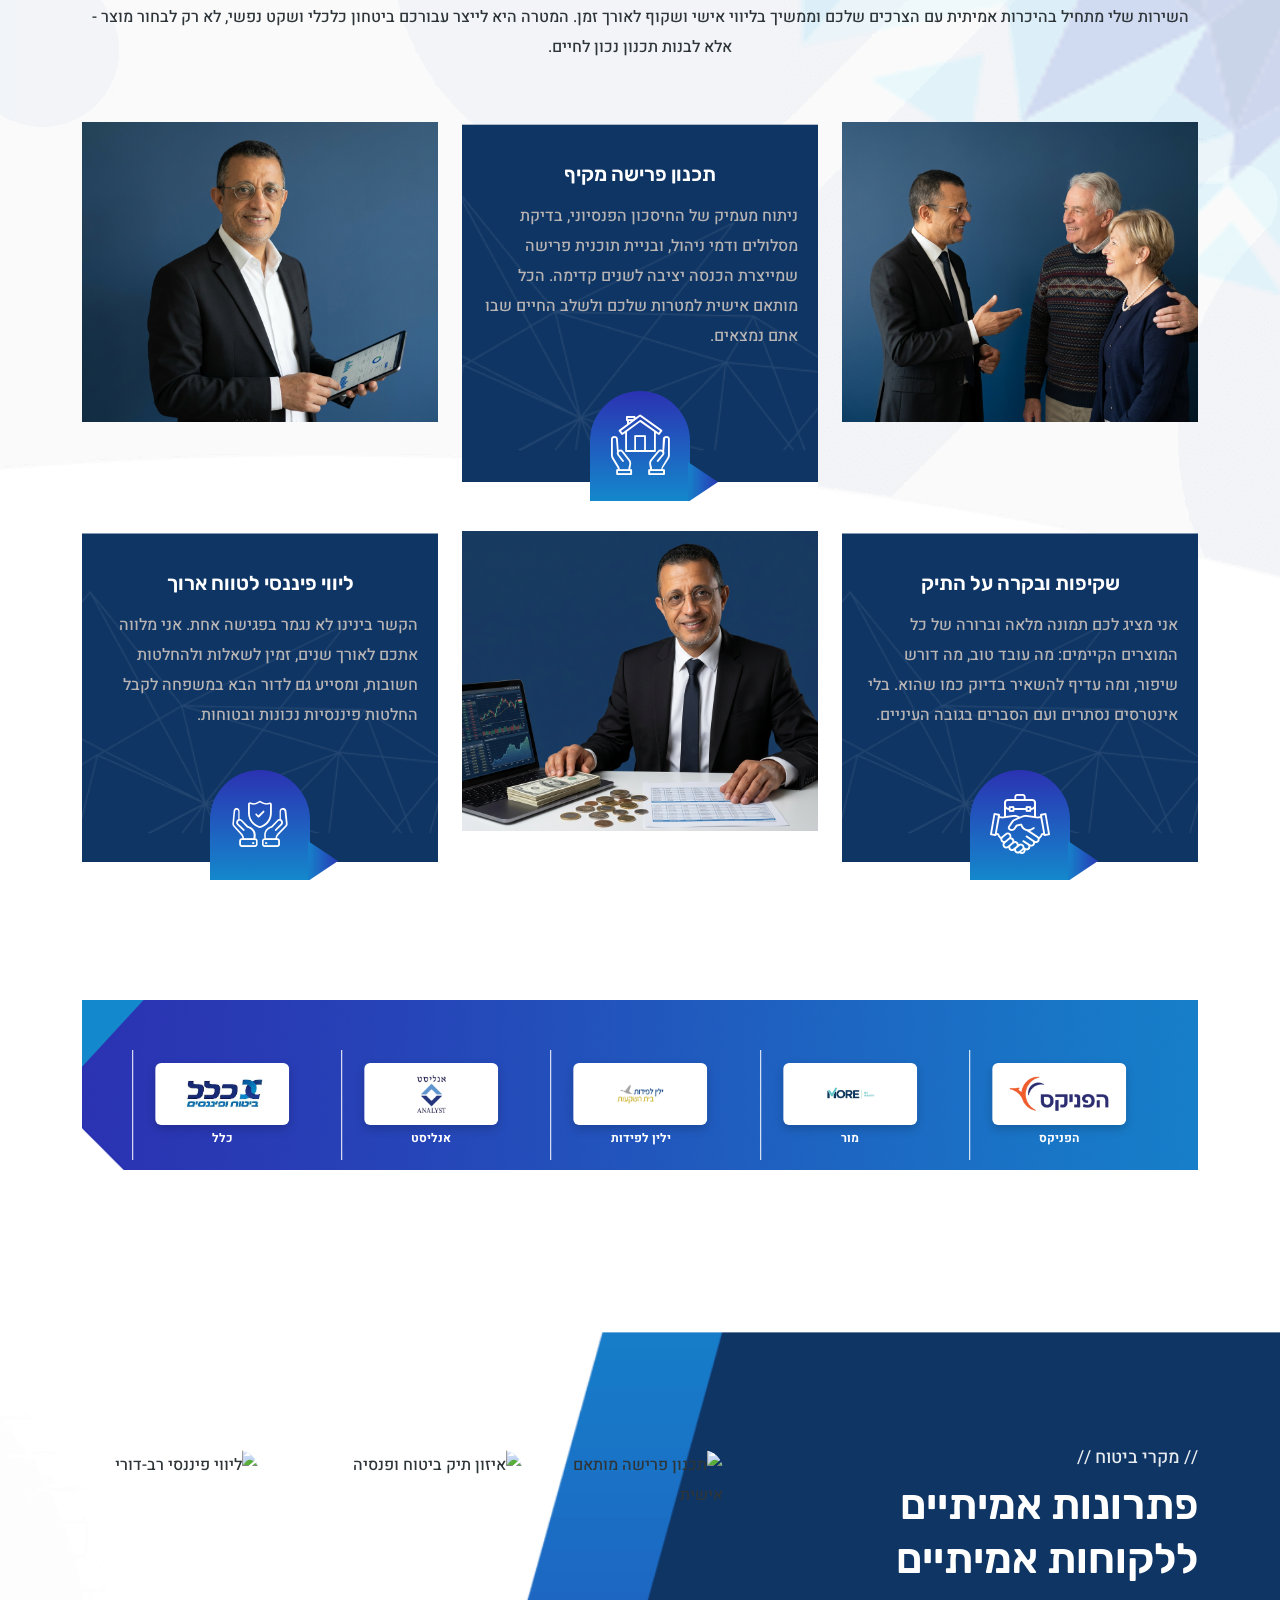
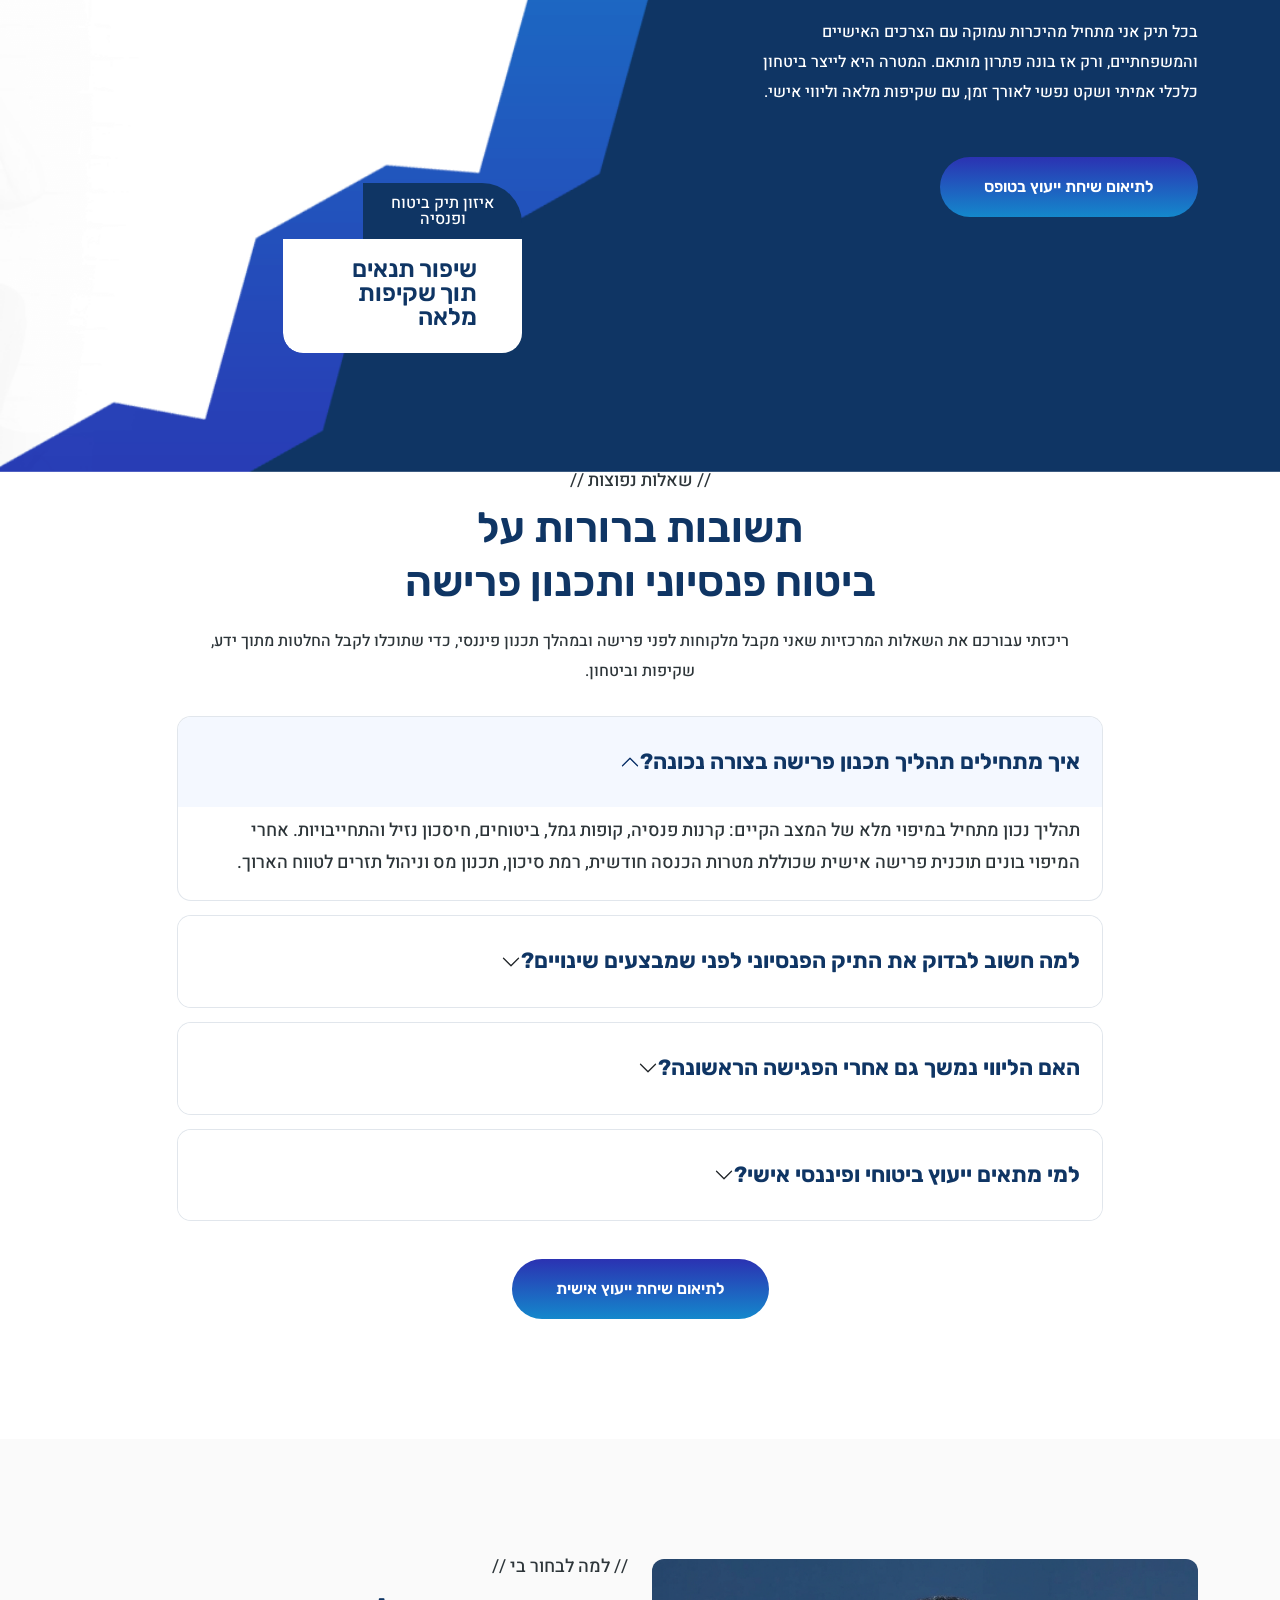
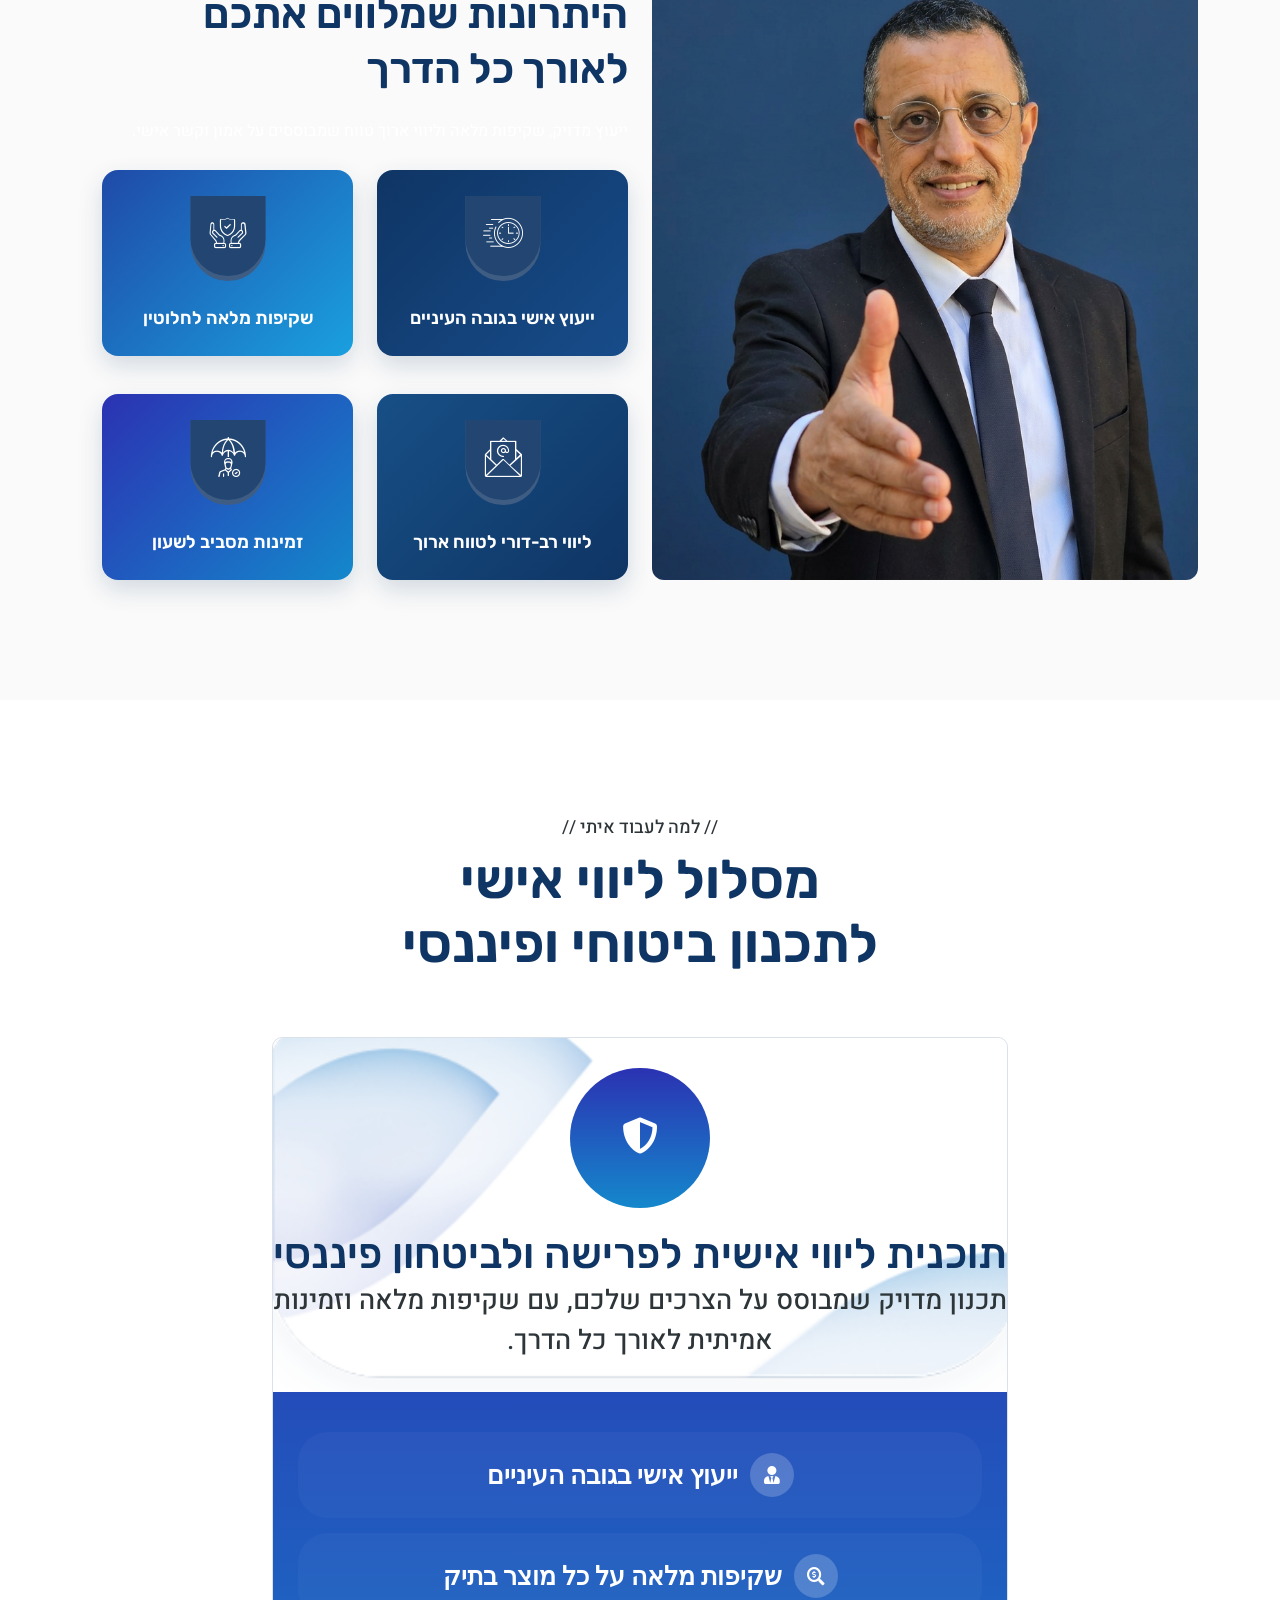
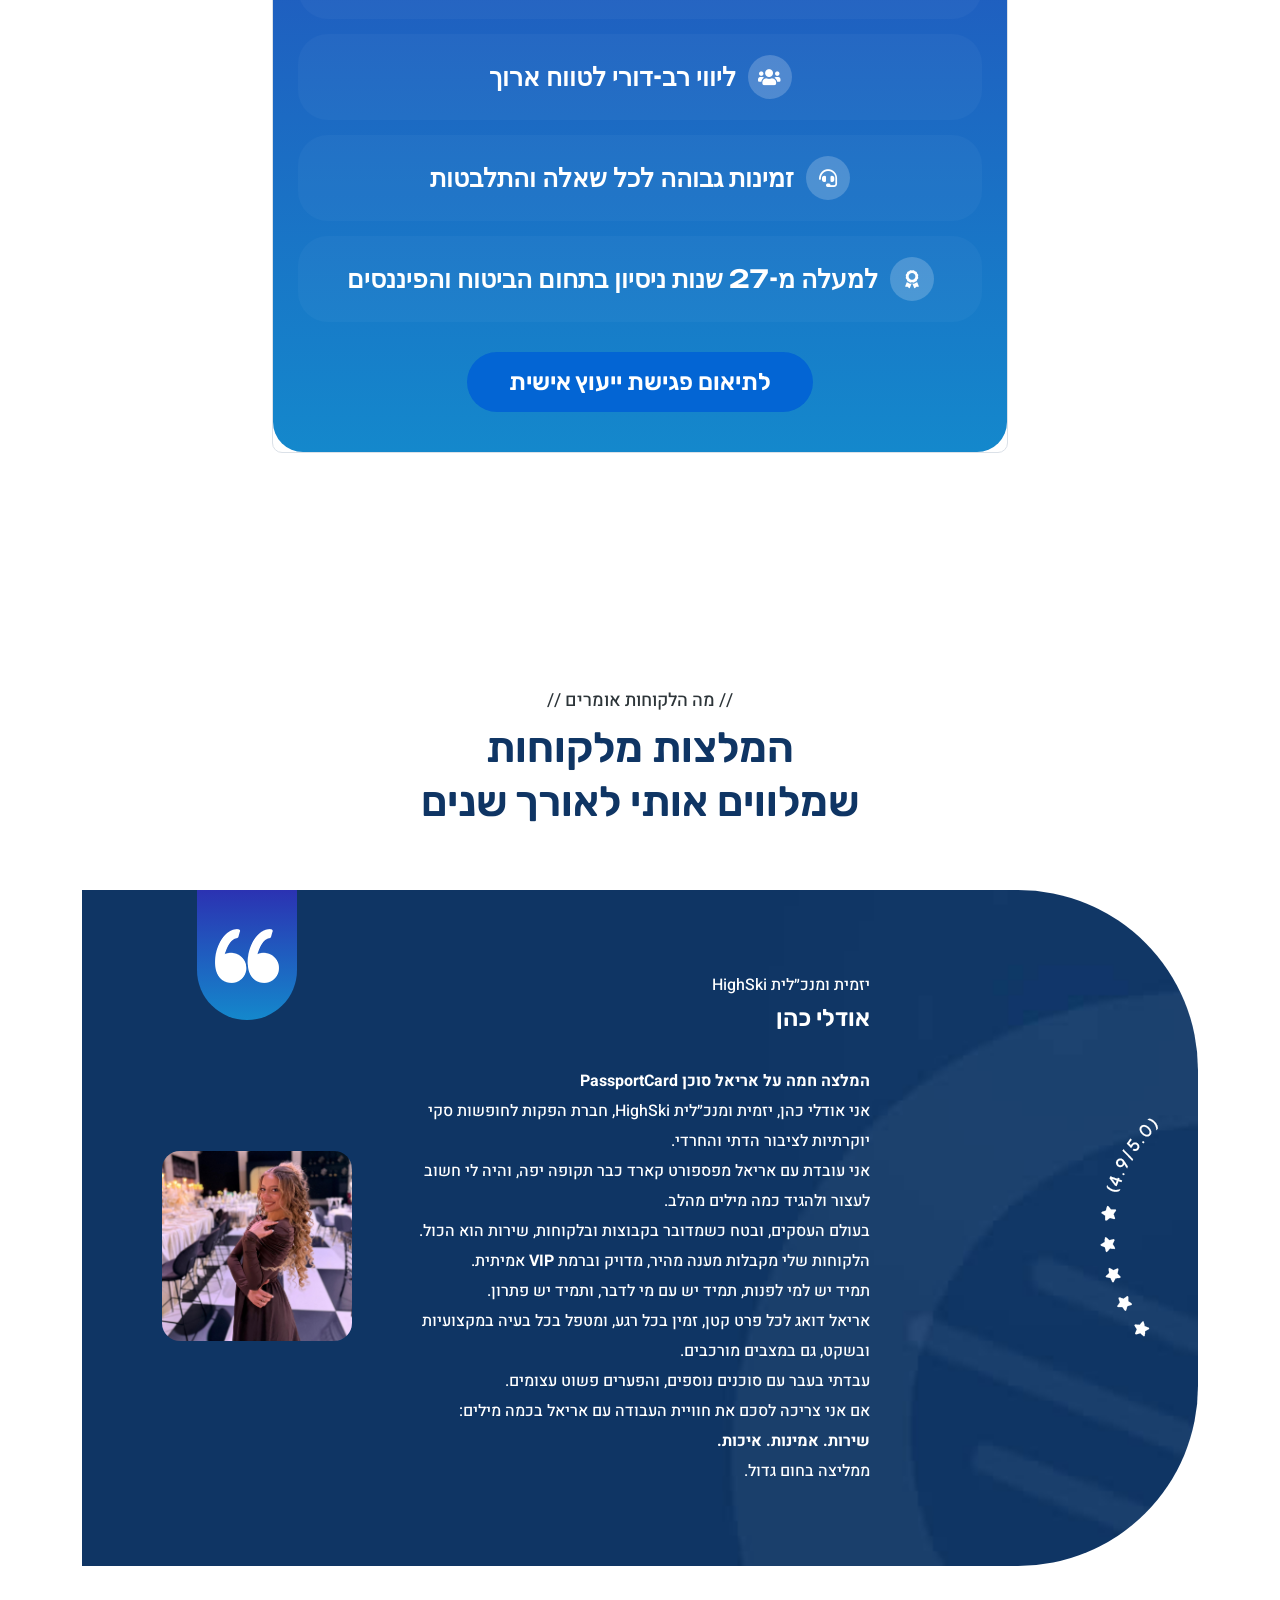
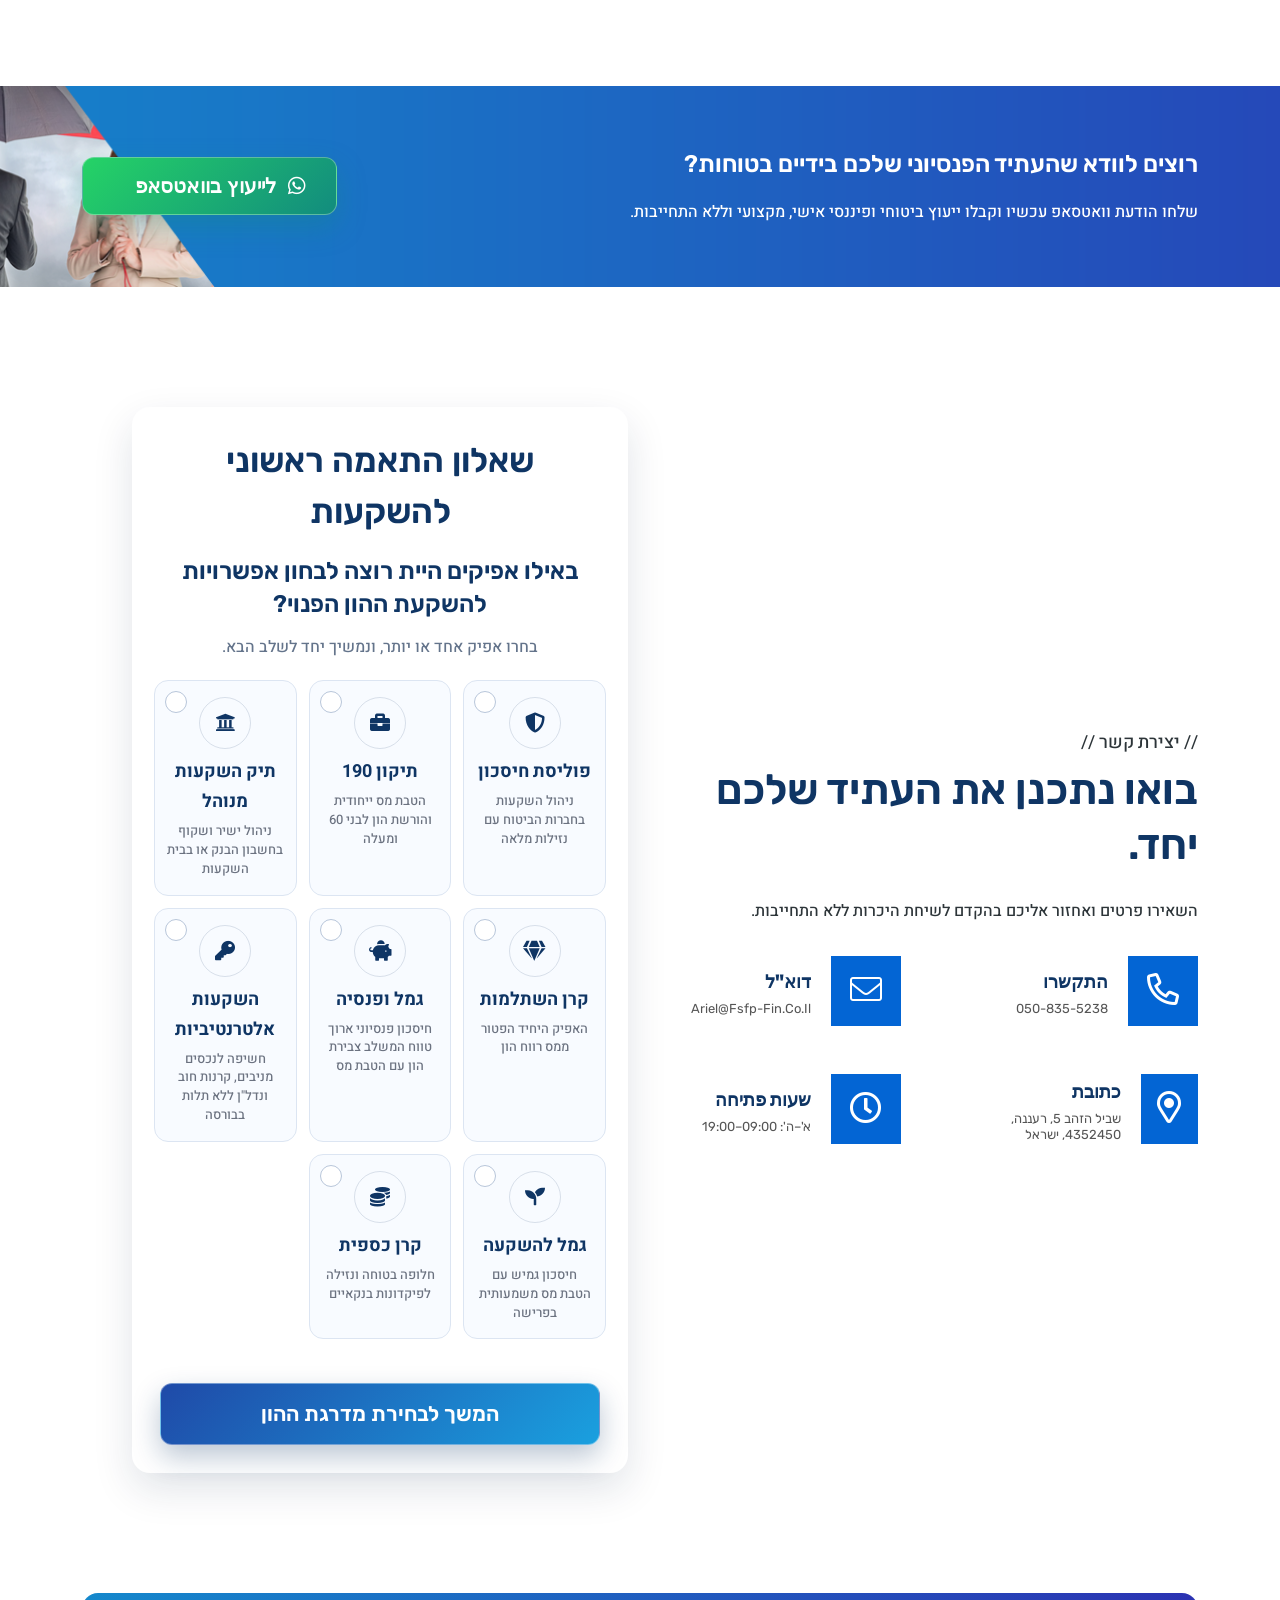
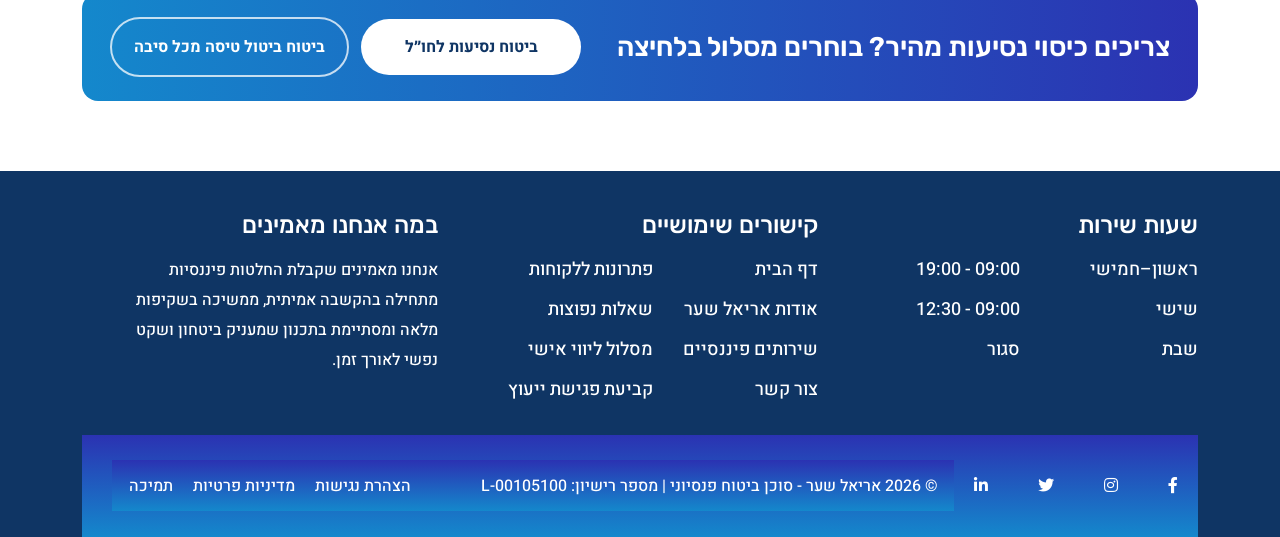
==== commit 88c7a7af: "עדכון דף נחיתה: לוגו שותפים מקומיים, המלצות, טופס וסטיילים" ====
--- a/index.html
+++ b/index.html
@@ -42,7 +42,7 @@
         <div id="preloader" class="preloader">
             <div class="animation-preloader">
                 <div class="preloader-brand" aria-hidden="true">
-                    <span class="preloader-name">אריאל שער</span>
+                    <img src="assets/img/custom/לוגו ארי-03-1.jpg" class="preloader-logo" alt="Ariel Shaer Logo">
                 </div>
                 <p class="preloader-loading-note">טוען…</p>
             </div>
@@ -68,6 +68,9 @@
         <button id="back-top" class="back-to-top">
             <i class="fas fa-long-arrow-up"></i>
         </button>
+        <a href="#contact" class="floating-consult-btn" aria-label="לתיאום פגישת יעוץ אישית">
+            לתיאום פגישת יעוץ אישית
+        </a>
 
         <!-- Offcanvas Area Start -->
         <div class="fix-area">
@@ -77,7 +80,7 @@
                         <div class="offcanvas__top mb-5 d-flex justify-content-between align-items-center">
                             <div class="offcanvas__logo">
                                 <a href="#hero">
-                                    <span class="site-brand site-brand-mobile">אריאל שער</span>
+                                    <img src="assets/img/custom/לוגו ארי-03-1.jpg" class="site-brand-image site-brand-mobile" alt="Ariel Shaer Logo">
                                 </a>
                             </div>
                             <div class="offcanvas__close">
@@ -124,7 +127,7 @@
                     <div class="header-main">
                         <div class="header-left">
                             <a href="#hero" class="header-logo">
-                                <span class="site-brand site-brand-header">אריאל שער</span>
+                                <img src="assets/img/custom/לוגו ארי-03-1.jpg" class="site-brand-image site-brand-header" alt="Ariel Shaer Logo">
                             </a>
                         </div>
                         <div class="mean__menu-wrapper">
@@ -180,7 +183,7 @@
                                 אריאל שער  סוכן ביטוח פנסיוני ומתכנן פיננסי
                             </h1>
                             <p class="wow fadeInUp" data-wow-delay=".4s">
-                                מעל 25 שנות ניסיון שמבטיחות לכם שקט נפשי
+                                מעל 27 שנות ניסיון שמבטיחות לכם שקט נפשי
                                 , <br>ביטחון כלכלי ושירות שמתחיל קודם כל בקשר אישי.
                             </p>
                             <a href="#contact" class="theme-btn wow fadeInUp" data-wow-delay=".5s">לתיאום פגישת ייעוץ אישית</a>
@@ -189,74 +192,6 @@
                     <div class="col-lg-6">
                         <div class="hero-image">
                             <img src="assets/img/custom/hero-main.png" alt="תמונה ראשית">
-                        </div>
-                    </div>
-                </div>
-            </div>
-        </section>
-
-        <!-- Service Section Start -->
-        <section id="services" class="service-section section-padding pt-0">
-            <div class="container">
-                <div class="service-wrapper">
-                    <div class="row g-4">
-                        <div class="col-xl-4 col-lg-6 col-md-6 wow fadeInUp" data-wow-delay=".3s">
-                            <div class="service-box-items">
-                                <div class="icon-items">
-                                    <div class="icon">
-                                        <i class="flaticon-life-insurance"></i>
-                                    </div>
-                                    <div class="content">
-                                        <span>01</span>
-                                        <h3><a href="#contact">פגישת ייעוץ <br>
-                                            אישית</a></h3>
-                                    </div>
-                                </div>
-                                <p>
-                                    מתחילים בהיכרות מעמיקה עם הצרכים שלכם ובונים
-                                    תכנון ביטוחי ופנסיוני מדויק, ברור ומותאם אישית.
-                                </p>
-                                <a href="#contact" class="link-btn">לתיאום שיחה <i class="far fa-long-arrow-right"></i></a>
-                            </div>
-                        </div>
-                        <div class="col-xl-4 col-lg-6 col-md-6 wow fadeInUp" data-wow-delay=".5s">
-                            <div class="service-box-items">
-                                <div class="icon-items">
-                                    <div class="icon">
-                                        <i class="flaticon-money-bag"></i>
-                                    </div>
-                                    <div class="content">
-                                        <span>02</span>
-                                        <h3><a href="#contact">חיסכון <br>
-                                            והתייעלות</a></h3>
-                                    </div>
-                                </div>
-                                <p>
-                                    בדיקה יסודית של התיק הקיים כדי לשפר תנאים,
-                                    לצמצם עלויות מיותרות ולשמור על מה שעובד טוב.
-                                </p>
-                                <a href="#contact" class="link-btn">לבדיקת התיק <i class="far fa-long-arrow-right"></i></a>
-                            </div>
-                        </div>
-                        <div class="col-xl-4 col-lg-6 col-md-6 wow fadeInUp" data-wow-delay=".7s">
-                            <div class="service-box-items">
-                                <div class="icon-items">
-                                    <div class="icon">
-                                        <i class="flaticon-fast-time"></i>
-                                    </div>
-                                    <div class="content">
-                                        <span>03</span>
-                                        <h3><a href="#contact">ליווי אישי <br>
-                                            לאורך זמן
-                                            </a></h3>
-                                    </div>
-                                </div>
-                                <p>
-                                    זמינות גבוהה לכל שאלה, יחס אישי בגובה העיניים
-                                    וליווי מקצועי למשפחה גם לקראת שלבי הפרישה.
-                                </p>
-                                <a href="#contact" class="link-btn">דברו איתי <i class="far fa-long-arrow-right"></i></a>
-                            </div>
                         </div>
                     </div>
                 </div>
@@ -329,9 +264,145 @@
             </div>
             <div class="bg-shape about-shape-stack">
                 <img class="about-shape-ellipse" src="assets/img/about/bg-shape.png" alt="אליפסה דקורטיבית">
-                <img class="about-shape-photo" src="assets/img/custom/about-section-main.png" alt="תמונה לסקשן אודות">
+                <img class="about-shape-photo" src="assets/img/custom/תכנון פרישה.png" alt="תמונה לסקשן אודות">
             </div>
         </section>
+
+        <!-- Service Section Start -->
+        <section id="services" class="service-section section-padding pt-0">
+            <div class="container">
+                <div class="service-wrapper">
+                    <div class="row g-4">
+                        <div class="col-xl-4 col-lg-6 col-md-6 wow fadeInUp" data-wow-delay=".3s">
+                            <div class="service-box-items">
+                                <div class="icon-items">
+                                    <div class="icon">
+                                        <i class="flaticon-life-insurance"></i>
+                                    </div>
+                                    <div class="content">
+                                        <span class="service-flow-arrow" aria-hidden="true"><i class="far fa-long-arrow-right"></i></span>
+                                        <h3><a href="#contact">פגישת ייעוץ אישית</a></h3>
+                                    </div>
+                                </div>
+                                <ul class="service-bullet-list">
+                                    <li>היכרות מעמיקה עם הצרכים שלכם</li>
+                                    <li>בניית תכנון ביטוחי ופנסיוני מדויק</li>
+                                    <li>ברור מקצועי מותאם אישי</li>
+                                </ul>
+                                <a href="#contact" class="link-btn">לתיאום שיחה <i class="far fa-long-arrow-right"></i></a>
+                            </div>
+                        </div>
+                        <div class="col-xl-4 col-lg-6 col-md-6 wow fadeInUp" data-wow-delay=".5s">
+                            <div class="service-box-items">
+                                <div class="icon-items">
+                                    <div class="icon">
+                                        <i class="flaticon-money-bag"></i>
+                                    </div>
+                                    <div class="content">
+                                        <span class="service-flow-arrow" aria-hidden="true"><i class="far fa-long-arrow-right"></i></span>
+                                        <h3><a href="#contact">חיסכון והתייעלות</a></h3>
+                                    </div>
+                                </div>
+                                <ul class="service-bullet-list">
+                                    <li>בדיקה יסודית של התיק לשיפור התנאים</li>
+                                    <li>צמצום עלויות מיותרות</li>
+                                    <li>שמירת מוצרים טובים הקיימים אצלכם</li>
+                                </ul>
+                                <a href="#contact" class="link-btn">לבדיקת התיק <i class="far fa-long-arrow-right"></i></a>
+                            </div>
+                        </div>
+                        <div class="col-xl-4 col-lg-6 col-md-6 wow fadeInUp" data-wow-delay=".7s">
+                            <div class="service-box-items">
+                                <div class="icon-items">
+                                    <div class="icon">
+                                        <i class="flaticon-fast-time"></i>
+                                    </div>
+                                    <div class="content">
+                                        <span class="service-flow-arrow" aria-hidden="true"><i class="far fa-long-arrow-right"></i></span>
+                                        <h3><a href="#contact">ליווי אישי לאורך זמן</a></h3>
+                                    </div>
+                                </div>
+                                <ul class="service-bullet-list">
+                                    <li>זמינות גבוהה לכל שאלה</li>
+                                    <li>יחס אישי בגובה העיניים</li>
+                                    <li>ליווי מקצועי למשפחה ובעת פרישה</li>
+                                    <li>מענה הוליסטי לכלל הצרכים הפנסיונים שלכם</li>
+                                </ul>
+                                <a href="#contact" class="link-btn">דברו איתי <i class="far fa-long-arrow-right"></i></a>
+                            </div>
+                        </div>
+                    </div>
+                </div>
+            </div>
+        </section>
+
+        <!-- Brand Section Start -->
+        <div class="brand-section fix section-padding pt-0">
+            <div class="container">
+                <div class="section-title text-center mb-4">
+                    <span class="wow fadeInUp">//  אמינות וביטחון  //</span>
+                    <h2 class="wow fadeInUp" data-wow-delay=".3s">אמינות שמבוססת על ניסיון, שקיפות וקשר אישי</h2>
+                    <p class="wow fadeInUp mt-3" data-wow-delay=".5s">
+                        מעל 27 שנות ניסיון בליווי משפחות ופורשים, עם התאמה אישית לכל לקוח, שקיפות מלאה בכל החלטה פיננסית
+                        וזמינות אמיתית לכל שאלה לאורך כל הדרך.
+                    </p>
+                </div>
+                <div class="brand-wrapper" style="background-image: url('assets/img/brand/brand-bg-2.png');">
+                    <div class="swiper brand-slider">
+                       <div class="swiper-wrapper">
+                            <div class="swiper-slide">
+                                <div class="brand-image center">
+                                    <div class="trust-icon-slide">
+                                        <i class="fas fa-user-shield"></i>
+                                        <span>ייעוץ אישי בגובה העיניים</span>
+                                    </div>
+                                </div>
+                            </div>
+                            <div class="swiper-slide">
+                                <div class="brand-image center">
+                                    <div class="trust-icon-slide">
+                                        <i class="fas fa-search-dollar"></i>
+                                        <span>שקיפות מלאה</span>
+                                    </div>
+                                </div>
+                            </div>
+                            <div class="swiper-slide">
+                                <div class="brand-image center">
+                                    <div class="trust-icon-slide">
+                                        <i class="fas fa-history"></i>
+                                        <span>מעל 27 שנות ניסיון</span>
+                                    </div>
+                                </div>
+                            </div>
+                            <div class="swiper-slide">
+                                <div class="brand-image center">
+                                    <div class="trust-icon-slide">
+                                        <i class="fas fa-hand-holding-heart"></i>
+                                        <span>ליווי רב-דורי</span>
+                                    </div>
+                                </div>
+                            </div>
+                            <div class="swiper-slide">
+                                <div class="brand-image center">
+                                    <div class="trust-icon-slide">
+                                        <i class="fas fa-headset"></i>
+                                        <span>זמינות גבוהה ללקוחות</span>
+                                    </div>
+                                </div>
+                            </div>
+                            <div class="swiper-slide">
+                                <div class="brand-image center">
+                                    <div class="trust-icon-slide">
+                                        <i class="fas fa-shield-check"></i>
+                                        <span>ביטחון כלכלי לשנים קדימה</span>
+                                    </div>
+                                </div>
+                            </div>
+                       </div>
+                    </div>
+                </div>
+            </div>
+        </div>
 
         <!-- Service Section Start -->
         <section class="service-section fix section-padding">
@@ -437,73 +508,30 @@
             </div>
         </section>
 
-        <!-- Brand Section Start -->
-        <div class="brand-section fix section-padding pt-0">
+        <!-- Partners Ticker Section Start -->
+        <section class="brand-section fix section-padding pt-0 partners-brand-section">
             <div class="container">
-                <div class="section-title text-center mb-4">
-                    <span class="wow fadeInUp">//  אמינות וביטחון  //</span>
-                    <h2 class="wow fadeInUp" data-wow-delay=".3s">אמינות שמבוססת על ניסיון, שקיפות וקשר אישי</h2>
-                    <p class="wow fadeInUp mt-3" data-wow-delay=".5s">
-                        מעל 27 שנות ניסיון בליווי משפחות ופורשים, עם התאמה אישית לכל לקוח, שקיפות מלאה בכל החלטה פיננסית
-                        וזמינות אמיתית לכל שאלה לאורך כל הדרך.
-                    </p>
-                </div>
                 <div class="brand-wrapper" style="background-image: url('assets/img/brand/brand-bg-2.png');">
-                    <div class="swiper brand-slider">
-                       <div class="swiper-wrapper">
-                            <div class="swiper-slide">
-                                <div class="brand-image center">
-                                    <div class="trust-icon-slide">
-                                        <i class="fas fa-user-shield"></i>
-                                        <span>ייעוץ אישי בגובה העיניים</span>
-                                    </div>
-                                </div>
-                            </div>
-                            <div class="swiper-slide">
-                                <div class="brand-image center">
-                                    <div class="trust-icon-slide">
-                                        <i class="fas fa-search-dollar"></i>
-                                        <span>שקיפות מלאה</span>
-                                    </div>
-                                </div>
-                            </div>
-                            <div class="swiper-slide">
-                                <div class="brand-image center">
-                                    <div class="trust-icon-slide">
-                                        <i class="fas fa-history"></i>
-                                        <span>מעל 27 שנות ניסיון</span>
-                                    </div>
-                                </div>
-                            </div>
-                            <div class="swiper-slide">
-                                <div class="brand-image center">
-                                    <div class="trust-icon-slide">
-                                        <i class="fas fa-hand-holding-heart"></i>
-                                        <span>ליווי רב-דורי</span>
-                                    </div>
-                                </div>
-                            </div>
-                            <div class="swiper-slide">
-                                <div class="brand-image center">
-                                    <div class="trust-icon-slide">
-                                        <i class="fas fa-headset"></i>
-                                        <span>זמינות גבוהה ללקוחות</span>
-                                    </div>
-                                </div>
-                            </div>
-                            <div class="swiper-slide">
-                                <div class="brand-image center">
-                                    <div class="trust-icon-slide">
-                                        <i class="fas fa-shield-check"></i>
-                                        <span>ביטחון כלכלי לשנים קדימה</span>
-                                    </div>
-                                </div>
-                            </div>
-                       </div>
-                    </div>
-                </div>
-            </div>
-        </div>
+                    <div class="swiper partners-slider">
+                        <div class="swiper-wrapper">
+                            <div class="swiper-slide"><div class="brand-image center"><div class="trust-icon-slide"><img class="partner-logo" src="assets/img/custom/מיטב.jpg" alt="מיטב"><span>מיטב</span></div></div></div>
+                            <div class="swiper-slide"><div class="brand-image center"><div class="trust-icon-slide"><img class="partner-logo" src="assets/img/custom/הפניקס.webp" alt="הפניקס"><span>הפניקס</span></div></div></div>
+                            <div class="swiper-slide"><div class="brand-image center"><div class="trust-icon-slide"><img class="partner-logo" src="assets/img/custom/מור.png" alt="מור"><span>מור</span></div></div></div>
+                            <div class="swiper-slide"><div class="brand-image center"><div class="trust-icon-slide"><img class="partner-logo" src="assets/img/custom/ילין לפידות.png" alt="ילין לפידות"><span>ילין לפידות</span></div></div></div>
+                            <div class="swiper-slide"><div class="brand-image center"><div class="trust-icon-slide"><img class="partner-logo" src="assets/img/custom/אנליסט.png" alt="אנליסט"><span>אנליסט</span></div></div></div>
+                            <div class="swiper-slide"><div class="brand-image center"><div class="trust-icon-slide"><img class="partner-logo" src="assets/img/custom/כלל.webp" alt="כלל"><span>כלל</span></div></div></div>
+                            <div class="swiper-slide"><div class="brand-image center"><div class="trust-icon-slide"><img class="partner-logo" src="assets/img/custom/מגדל מקפת.jpg" alt="מגדל מקפת"><span>מגדל מקפת</span></div></div></div>
+                            <div class="swiper-slide"><div class="brand-image center"><div class="trust-icon-slide"><img class="partner-logo" src="assets/img/custom/הכשרה חברה לביטוח.png" alt="הכשרה"><span>הכשרה</span></div></div></div>
+                            <div class="swiper-slide"><div class="brand-image center"><div class="trust-icon-slide"><img class="partner-logo" src="assets/img/custom/הראל.webp" alt="הראל"><span>הראל</span></div></div></div>
+                            <div class="swiper-slide"><div class="brand-image center"><div class="trust-icon-slide"><img class="partner-logo" src="assets/img/custom/מנורה מבטחים.png" alt="מנורה מבטחים"><span>מנורה מבטחים</span></div></div></div>
+                            <div class="swiper-slide"><div class="brand-image center"><div class="trust-icon-slide"><img class="partner-logo" src="assets/img/custom/איילון.png" alt="איילון"><span>איילון</span></div></div></div>
+                            <div class="swiper-slide"><div class="brand-image center"><div class="trust-icon-slide"><img class="partner-logo" src="assets/img/custom/אלטשולר שחם.jpg" alt="אלטשולר שחם"><span>אלטשולר שחם</span></div></div></div>
+                            <div class="swiper-slide"><div class="brand-image center"><div class="trust-icon-slide"><img class="partner-logo" src="assets/img/custom/פסגות.jpg" alt="פסגות"><span>פסגות</span></div></div></div>
+                        </div>
+                    </div>
+                </div>
+            </div>
+        </section>
 
         <!-- פרויקטים Section Start -->
         <section id="project" class="project-section fix section-padding bg-cover" style="background-image: url('assets/img/project/bg-shape.png');">
@@ -774,20 +802,7 @@
                         <div class="dot1"></div>
                     </div>
                     <div class="row align-items-center">
-                        <div class="col-lg-2">
-                            <div class="testi-client-info">
-                                <div class="client-image-1">
-                                    <img src="assets/img/custom/testimonial-lipa-eliram.jpg" alt="ליפה אלירם">
-                                </div>
-                                <div class="client-image-1 style-2">
-                                    <img src="assets/img/custom/testimonial-odaly-cohen.jpg" alt="אודלי כהן">
-                                </div>
-                                <div class="client-image-1">
-                                    <img src="assets/img/custom/testimonial-david-levy.jpg" alt="דוד לוי">
-                                </div>
-                            </div>
-                        </div>
-                        <div class="col-lg-10">
+                        <div class="col-lg-12">
                             <div class="swiper testimonial-content-slider">
                                 <div class="swiper-wrapper">
                                     <div class="swiper-slide">
@@ -799,15 +814,23 @@
                                                 <img src="assets/img/testimonial/quote.png" alt="img">
                                             </div>
                                             <div class="client-image">
-                                                <img src="assets/img/custom/testimonial-lipa-eliram.jpg" alt="ליפה אלירם">
+                                                <img src="assets/img/custom/תמונה אודלי.jpg" alt="אודלי כהן">
                                             </div>
                                             <div class="content">
-                                                <span>שמאי מקרקעין</span>
-                                                <h3>ליפה אלירם</h3>
+                                                <span>יזמית ומנכ״לית HighSki</span>
+                                                <h3>אודלי כהן</h3>
                                                 <p>
-                                                    אריאל שלי היקר, ליוו אותי אותך שנים אחדות במהלך עבודתי בחברת נטס.
-                                                    גילית איכויות רבות והיה נכון לתת מענה לכל שאלה.
-                                                    תודה גם היום בדרך עצמאית.
+                                                    <strong>המלצה חמה על אריאל סוכן PassportCard</strong><br>
+                                                    אני אודלי כהן, יזמית ומנכ״לית HighSki, חברת הפקות לחופשות סקי יוקרתיות לציבור הדתי והחרדי.<br>
+                                                    אני עובדת עם אריאל מפספורט קארד כבר תקופה יפה, והיה לי חשוב לעצור ולהגיד כמה מילים מהלב.<br>
+                                                    בעולם העסקים, ובטח כשמדובר בקבוצות ובלקוחות, שירות הוא הכול.<br>
+                                                    הלקוחות שלי מקבלות מענה מהיר, מדויק וברמת <strong>VIP</strong> אמיתית.<br>
+                                                    תמיד יש למי לפנות, תמיד יש עם מי לדבר, ותמיד יש פתרון.<br>
+                                                    אריאל דואג לכל פרט קטן, זמין בכל רגע, ומטפל בכל בעיה במקצועיות ובשקט, גם במצבים מורכבים.<br>
+                                                    עבדתי בעבר עם סוכנים נוספים, והפערים פשוט עצומים.<br>
+                                                    אם אני צריכה לסכם את חוויית העבודה עם אריאל בכמה מילים:<br>
+                                                    <strong>שירות. אמינות. איכות.</strong><br>
+                                                    ממליצה בחום גדול.
                                                 </p>
                                             </div>
                                         </div>
@@ -821,19 +844,17 @@
                                                 <img src="assets/img/testimonial/quote.png" alt="img">
                                             </div>
                                             <div class="client-image">
-                                                <img src="assets/img/custom/testimonial-odaly-cohen.jpg" alt="אודלי כהן">
+                                                <img src="assets/img/custom/דוד לוי תמונה.jpg" alt="דוד לוי">
                                             </div>
                                             <div class="content">
-                                                <span>יזמית ומנכ״לית HighSki</span>
-                                                <h3>אודלי כהן</h3>
+                                                <span>גמלאי בנק ישראל</span>
+                                                <h3>דוד לוי</h3>
                                                 <p>
-                                                    אני אודלי כהן, יזמית ומנכ״לית HighSki לחופשות סקי יוקרתיות לציבור הדתי והחרדי.
-                                                    אני עובדת עם אריאל מפספורט קארד כבר תקופה יפה, והיה לי חשוב לומר כמה מילים מהלב:
-                                                    שירות הוא הכול. הלקוחות מקבלות מענה מהיר, מדויק וברמת VIP אמיתית.
-                                                    תמיד יש למי לפנות, תמיד יש עם מי לדבר, ותמיד יש פתרון.
-                                                    אריאל דואג לכל פרט קטן, זמין בכל רגע ומטפל במקצועיות ובשקט גם במצבים מורכבים.
-                                                    עבדתי בעבר עם סוכנים נוספים והפערים עצומים.
-                                                    לסיכום: שירות. אמינות. איכות. ממליצה בחום גדול.
+                                                    אני מכיר את אריאל מאז שאני עבדתי בבנק ישראל. בחור עם יכולות ענקיות, יחס אישי מעולה.
+                                                    בכל שאלה ובכל שעה עונה מיד, דואג לכסף שלי כאילו זה שלו.
+                                                    אני מרוצה עד השמיים מההשקעות שהוא עושה לי לאורך שנים.
+                                                    ממליץ לכל אחד שרוצה סוכן אחראי ומסודר שיפנה אליו.
+                                                    דוד לוי, גמלאי של בנק ישראל.
                                                 </p>
                                             </div>
                                         </div>
@@ -847,36 +868,13 @@
                                                 <img src="assets/img/testimonial/quote.png" alt="img">
                                             </div>
                                             <div class="client-image">
-                                                <img src="assets/img/custom/testimonial-david-levy.jpg" alt="דוד לוי">
+                                                <img src="assets/img/custom/יעקב אוסטר תמונה.jpg" alt="יעקב אוסטר">
                                             </div>
                                             <div class="content">
-                                                <span>גמלאי בנק ישראל</span>
-                                                <h3>דוד לוי</h3>
-                                                <p>
-                                                    אני מכיר את אריאל מאז שעבדתי בבנק ישראל. בחור עם יכולות ענקיות ויחס אישי מעולה.
-                                                    בכל שאלה ובכל שעה הוא עונה מיד, ודואג לכסף שלי כאילו זה שלו.
-                                                    אני מרוצה עד השמיים מההשקעות שהוא עושה לי לאורך שנים,
-                                                    וממליץ לכל מי שרוצה סוכן אחראי ומסודר לפנות אליו.
-                                                </p>
-                                            </div>
-                                        </div>
-                                    </div>
-                                    <div class="swiper-slide">
-                                        <div class="testimonial-box-items bg-cover" style="background-image: url('assets/img/testimonial/item-bg.jpg');">
-                                            <div class="ratting-shape">
-                                                <img src="assets/img/testimonial/ratiing.png" alt="img">
-                                            </div>
-                                            <div class="quote-icon">
-                                                <img src="assets/img/testimonial/quote.png" alt="img">
-                                            </div>
-                                            <div class="client-image">
-                                                <img src="assets/img/custom/testimonial-yaakov-oster.jpg" alt="יעקב אוסטר">
-                                            </div>
-                                            <div class="content">
-                                                <span>גימלאי רשות המסים</span>
+                                                <span>גימלאי רשות המסים בתפקידים בכירים</span>
                                                 <h3>יעקב אוסטר</h3>
                                                 <p>
-                                                    ממליץ מאוד על אריאל. מקצוען, אמין וישר.
+                                                    ממליץ מאד על אריאל. מקצוען, אמין וישר.
                                                     יעקב אוסטר, גימלאי רשות המסים בתפקידים בכירים.
                                                 </p>
                                             </div>
@@ -979,34 +977,139 @@
                         </div>
                         <div class="col-xl-6">
                             <div class="contact-content">
-                                <h3 class="wow fadeInUp" data-wow-delay=".3s">לתיאום שיחת ייעוץ</h3>
+                                <h3 class="wow fadeInUp" data-wow-delay=".3s">שאלון התאמה ראשוני להשקעות</h3>
                                 <form action="#" id="contact-form1" method="POST" class="contact-form-items" data-webhook-url="https://hooks.zapier.com/hooks/catch/8389196/u70o7ot/">
-                                    <div class="row g-4">
-                                        <div class="col-lg-6 wow fadeInUp" data-wow-delay=".3s">
-                                            <div class="form-clt">
-                                                <input type="text" name="name" id="name331" placeholder="שם מלא" required>
-                                            </div>
-                                        </div>
-                                        <div class="col-lg-6 wow fadeInUp" data-wow-delay=".5s">
-                                            <div class="form-clt">
-                                                <input type="text" name="phone" id="phone" placeholder="טלפון" required>
-                                            </div>
-                                        </div>
-                                        <div class="col-lg-12 wow fadeInUp" data-wow-delay=".7s">
-                                            <div class="form-clt">
-                                                <input type="email" name="email" id="email11" placeholder="אימייל (אופציונלי)">
-                                            </div>
-                                        </div>
-                                        <input type="hidden" name="subject" value="לתיאום פגישת ייעוץ אישית">
-                                        <input type="hidden" name="message" value="">
-                                        <div class="col-lg-12 wow fadeInUp" data-wow-delay=".8s">
-                                            <label class="privacy-check" for="privacy-approval">
-                                                <input type="checkbox" name="privacy_approval" id="privacy-approval" required>
-                                                <span>קראתי ואני מאשר/ת את <a href="privacy-policy.html" target="_blank" rel="noopener noreferrer">מדיניות הפרטיות</a></span>
+                                    <div class="smart-form-step is-active" data-step="1">
+                                        <h4 class="smart-step-title">באילו אפיקים היית רוצה לבחון אפשרויות להשקעת ההון הפנוי?</h4>
+                                        <p class="smart-step-subtitle">בחרו אפיק אחד או יותר, ונמשיך יחד לשלב הבא.</p>
+                                        <div class="investment-grid">
+                                            <label class="investment-card">
+                                                <input type="checkbox" name="investment_tracks[]" value="פוליסת חיסכון">
+                                                <span class="card-check"><i class="fas fa-check"></i></span>
+                                                <span class="card-icon"><i class="fas fa-shield-alt"></i></span>
+                                                <span class="card-title">פוליסת חיסכון</span>
+                                                <span class="card-note">ניהול השקעות בחברות הביטוח עם נזילות מלאה</span>
                                             </label>
-                                        </div>
-                                        <div class="col-lg-12 wow fadeInUp" data-wow-delay=".3s">
-                                            <button type="submit" class="theme-btn">לקבלת ייעוץ פיננסי</button>
+                                            <label class="investment-card">
+                                                <input type="checkbox" name="investment_tracks[]" value="תיקון 190">
+                                                <span class="card-check"><i class="fas fa-check"></i></span>
+                                                <span class="card-icon"><i class="fas fa-briefcase"></i></span>
+                                                <span class="card-title">תיקון 190</span>
+                                                <span class="card-note">הטבת מס ייחודית והורשת הון לבני 60 ומעלה</span>
+                                            </label>
+                                            <label class="investment-card">
+                                                <input type="checkbox" name="investment_tracks[]" value="תיק השקעות מנוהל">
+                                                <span class="card-check"><i class="fas fa-check"></i></span>
+                                                <span class="card-icon"><i class="fas fa-university"></i></span>
+                                                <span class="card-title">תיק השקעות מנוהל</span>
+                                                <span class="card-note">ניהול ישיר ושקוף בחשבון הבנק או בבית השקעות</span>
+                                            </label>
+                                            <label class="investment-card">
+                                                <input type="checkbox" name="investment_tracks[]" value="קרן השתלמות">
+                                                <span class="card-check"><i class="fas fa-check"></i></span>
+                                                <span class="card-icon"><i class="fas fa-gem"></i></span>
+                                                <span class="card-title">קרן השתלמות</span>
+                                                <span class="card-note">האפיק היחיד הפטור ממס רווח הון</span>
+                                            </label>
+                                            <label class="investment-card">
+                                                <input type="checkbox" name="investment_tracks[]" value="גמל ופנסיה">
+                                                <span class="card-check"><i class="fas fa-check"></i></span>
+                                                <span class="card-icon"><i class="fas fa-piggy-bank"></i></span>
+                                                <span class="card-title">גמל ופנסיה</span>
+                                                <span class="card-note">חיסכון פנסיוני ארוך טווח המשלב צבירת הון עם הטבת מס</span>
+                                            </label>
+                                            <label class="investment-card">
+                                                <input type="checkbox" name="investment_tracks[]" value="השקעות אלטרנטיביות">
+                                                <span class="card-check"><i class="fas fa-check"></i></span>
+                                                <span class="card-icon"><i class="fas fa-key"></i></span>
+                                                <span class="card-title">השקעות אלטרנטיביות</span>
+                                                <span class="card-note">חשיפה לנכסים מניבים, קרנות חוב ונדל"ן ללא תלות בבורסה</span>
+                                            </label>
+                                            <label class="investment-card">
+                                                <input type="checkbox" name="investment_tracks[]" value="גמל להשקעה">
+                                                <span class="card-check"><i class="fas fa-check"></i></span>
+                                                <span class="card-icon"><i class="fas fa-seedling"></i></span>
+                                                <span class="card-title">גמל להשקעה</span>
+                                                <span class="card-note">חיסכון גמיש עם הטבת מס משמעותית בפרישה</span>
+                                            </label>
+                                            <label class="investment-card">
+                                                <input type="checkbox" name="investment_tracks[]" value="קרן כספית">
+                                                <span class="card-check"><i class="fas fa-check"></i></span>
+                                                <span class="card-icon"><i class="fas fa-coins"></i></span>
+                                                <span class="card-title">קרן כספית</span>
+                                                <span class="card-note">חלופה בטוחה ונזילה לפיקדונות בנקאיים</span>
+                                            </label>
+                                        </div>
+                                        <p class="smart-form-error" data-error="tracks" aria-live="polite"></p>
+                                        <div class="smart-form-actions">
+                                            <button type="button" class="theme-btn smart-next-btn" data-next-step="2">המשך לבחירת מדרגת ההון</button>
+                                        </div>
+                                    </div>
+
+                                    <div class="smart-form-step" data-step="2">
+                                        <h4 class="smart-step-title">מהו סך ההון המשוער שתרצה להקצות לאפיק זה?</h4>
+                                        <div class="capital-grid">
+                                            <label class="capital-card">
+                                                <input type="radio" name="estimated_capital" value="0 - 300,000 ש״ח" required>
+                                                <span>0 - 300,000 ש״ח</span>
+                                            </label>
+                                            <label class="capital-card">
+                                                <input type="radio" name="estimated_capital" value="300,000 - 750,000 ש״ח" required>
+                                                <span>300,000 - 750,000 ש״ח</span>
+                                            </label>
+                                            <label class="capital-card">
+                                                <input type="radio" name="estimated_capital" value="750,000 - 1,500,000 ש״ח" required>
+                                                <span>750,000 - 1,500,000 ש״ח</span>
+                                            </label>
+                                            <label class="capital-card">
+                                                <input type="radio" name="estimated_capital" value="1,500,000 - 3,000,000 ש״ח" required>
+                                                <span>1,500,000 - 3,000,000 ש״ח</span>
+                                            </label>
+                                            <label class="capital-card">
+                                                <input type="radio" name="estimated_capital" value="מעל 3 מיליון ש״ח" required>
+                                                <span>מעל 3 מיליון ש״ח</span>
+                                            </label>
+                                        </div>
+                                        <p class="smart-form-error" data-error="capital" aria-live="polite"></p>
+                                        <div class="smart-form-actions dual">
+                                            <button type="button" class="theme-btn outline-btn smart-prev-btn" data-prev-step="1">חזרה</button>
+                                            <button type="button" class="theme-btn smart-next-btn" data-next-step="3">המשך לפרטי קשר</button>
+                                        </div>
+                                    </div>
+
+                                    <div class="smart-form-step" data-step="3">
+                                        <h4 class="smart-step-title">השאירו פרטים לשיחת אבחון ראשונית</h4>
+                                        <p class="smart-step-subtitle">בה נבחן יחד את הכדאיות של מבנה ההון הנוכחי.</p>
+                                        <div class="row g-4">
+                                            <div class="col-lg-6">
+                                                <div class="form-clt">
+                                                    <input type="text" name="name" id="name331" placeholder="שם מלא" required>
+                                                </div>
+                                            </div>
+                                            <div class="col-lg-6">
+                                                <div class="form-clt">
+                                                    <input type="text" name="phone" id="phone" placeholder="טלפון" required>
+                                                </div>
+                                            </div>
+                                            <div class="col-lg-12">
+                                                <div class="form-clt">
+                                                    <input type="email" name="email" id="email11" placeholder="אימייל (אופציונלי)">
+                                                </div>
+                                            </div>
+                                            <input type="hidden" name="subject" value="לקבלת ניתוח ראשוני ותיאום פגישת תכנון פיננסי">
+                                            <input type="hidden" name="message" id="smart-message" value="">
+                                            <div class="col-lg-12">
+                                                <label class="privacy-check" for="privacy-approval">
+                                                    <input type="checkbox" name="privacy_approval" id="privacy-approval" required>
+                                                    <span>קראתי ואני מאשר/ת את <a href="privacy-policy.html" target="_blank" rel="noopener noreferrer">מדיניות הפרטיות</a></span>
+                                                </label>
+                                            </div>
+                                            <div class="col-lg-12">
+                                                <div class="smart-form-actions dual">
+                                                    <button type="button" class="theme-btn outline-btn smart-prev-btn" data-prev-step="2">חזרה</button>
+                                                    <button type="submit" class="theme-btn smart-submit-btn">לקבלת ניתוח ראשוני ותיאום פגישת תכנון פיננסי</button>
+                                                </div>
+                                            </div>
                                         </div>
                                     </div>
                                 </form>
@@ -1167,9 +1270,89 @@
             (function () {
                 var form = document.getElementById("contact-form1");
                 if (!form) return;
+                var steps = form.querySelectorAll(".smart-form-step");
+                var tracksError = form.querySelector("[data-error='tracks']");
+                var capitalError = form.querySelector("[data-error='capital']");
+                var messageInput = document.getElementById("smart-message");
+
+                function setActiveStep(stepNumber) {
+                    steps.forEach(function (step) {
+                        var isActive = Number(step.getAttribute("data-step")) === stepNumber;
+                        step.classList.toggle("is-active", isActive);
+                    });
+                }
+
+                function getSelectedTracks() {
+                    return Array.from(form.querySelectorAll("input[name='investment_tracks[]']:checked"))
+                        .map(function (input) { return input.value; });
+                }
+
+                function getSelectedCapital() {
+                    var selected = form.querySelector("input[name='estimated_capital']:checked");
+                    return selected ? selected.value : "";
+                }
+
+                function validateStep(stepNumber) {
+                    if (stepNumber === 1) {
+                        var tracks = getSelectedTracks();
+                        if (!tracks.length) {
+                            if (tracksError) {
+                                tracksError.textContent = "יש לבחור לפחות אפיק השקעה אחד כדי להמשיך.";
+                            }
+                            return false;
+                        }
+                        if (tracksError) tracksError.textContent = "";
+                    }
+
+                    if (stepNumber === 2) {
+                        if (!getSelectedCapital()) {
+                            if (capitalError) {
+                                capitalError.textContent = "יש לבחור מדרגת הון כדי להמשיך.";
+                            }
+                            return false;
+                        }
+                        if (capitalError) capitalError.textContent = "";
+                    }
+                    return true;
+                }
+
+                function buildLeadSummary() {
+                    var tracks = getSelectedTracks();
+                    var capital = getSelectedCapital();
+                    var lines = [
+                        "שאלון התאמה להשקעות - סיכום ליד",
+                        "אפיקים נבחרים: " + (tracks.length ? tracks.join(", ") : "לא נבחר"),
+                        "סך הון משוער: " + (capital || "לא צוין")
+                    ];
+                    if (messageInput) {
+                        messageInput.value = lines.join(" | ");
+                    }
+                    return { tracks: tracks, capital: capital };
+                }
+
+                form.querySelectorAll(".smart-next-btn").forEach(function (button) {
+                    button.addEventListener("click", function () {
+                        var currentStep = Number(button.getAttribute("data-next-step")) - 1;
+                        if (!validateStep(currentStep)) return;
+                        setActiveStep(Number(button.getAttribute("data-next-step")));
+                    });
+                });
+
+                form.querySelectorAll(".smart-prev-btn").forEach(function (button) {
+                    button.addEventListener("click", function () {
+                        setActiveStep(Number(button.getAttribute("data-prev-step")));
+                    });
+                });
 
                 form.addEventListener("submit", function (event) {
                     event.preventDefault();
+
+                    var stepOneValid = validateStep(1);
+                    var stepTwoValid = validateStep(2);
+                    if (!stepOneValid || !stepTwoValid) {
+                        setActiveStep(!stepOneValid ? 1 : 2);
+                        return;
+                    }
 
                     var submitButton = form.querySelector("button[type='submit']");
                     if (submitButton) {
@@ -1178,9 +1361,12 @@
                     }
 
                     var webhookUrl = form.getAttribute("data-webhook-url");
+                    var leadData = buildLeadSummary();
                     var formData = new FormData(form);
                     formData.append("source", "shaer-finance.co.il");
                     formData.append("submitted_at", new Date().toISOString());
+                    formData.append("investment_tracks_summary", leadData.tracks.join(", "));
+                    formData.append("estimated_capital_summary", leadData.capital);
 
                     fetch(webhookUrl, {
                         method: "POST",
@@ -1232,5 +1418,6 @@
               ]
             }
         </script>
+        <script src="https://cdn.enable.co.il/licenses/enable-L7364gw2aj9ikt4-1220-81352/init.js"></script>
     </body>
 </html>
--- a/style.css
+++ b/style.css
@@ -48,25 +48,81 @@
   color: var(--text);
 }
 
-/* ===== Preloader – כיתוב מותאם במקום לוגו התבנית ===== */
+.floating-consult-btn {
+  position: fixed;
+  right: 16px;
+  top: 50%;
+  transform: translateY(-50%);
+  z-index: 99;
+  display: flex;
+  align-items: center;
+  justify-content: center;
+  width: 118px;
+  height: 118px;
+  padding: 14px;
+  border-radius: 50%;
+  background: radial-gradient(circle at 30% 25%, #3c79ea 0%, #1f4aa8 45%, #167bc9 100%);
+  color: #fff;
+  font-weight: 700;
+  font-size: 19px;
+  line-height: 1.25;
+  text-align: center;
+  box-shadow: 0 14px 30px rgba(15, 53, 100, 0.35);
+  border: 2px solid rgba(255, 255, 255, 0.55);
+  transition: transform .22s ease, box-shadow .22s ease, filter .22s ease;
+  animation: floatingConsultPulse 2.2s ease-in-out infinite;
+}
+.floating-consult-btn:hover {
+  color: #fff;
+  transform: translateY(-50%) scale(1.06);
+  box-shadow: 0 18px 36px rgba(15, 53, 100, 0.42);
+  filter: saturate(1.08);
+}
+@keyframes floatingConsultPulse {
+  0%,
+  100% {
+    box-shadow: 0 14px 30px rgba(15, 53, 100, 0.35), 0 0 0 0 rgba(27, 135, 207, 0.24);
+  }
+  50% {
+    box-shadow: 0 18px 36px rgba(15, 53, 100, 0.4), 0 0 0 10px rgba(27, 135, 207, 0);
+  }
+}
+@media (max-width: 767px) {
+  .floating-consult-btn {
+    right: 10px;
+    top: auto;
+    bottom: 84px;
+    transform: none;
+    width: 92px;
+    height: 92px;
+    padding: 10px;
+    font-size: 14px;
+    line-height: 1.2;
+    z-index: 98;
+  }
+  .floating-consult-btn:hover {
+    transform: scale(1.02);
+  }
+}
+
+/* ===== Preloader – לוגו מותאם במקום לוגו התבנית ===== */
 .preloader .animation-preloader .spinner {
   display: none !important;
 }
 .preloader .preloader-brand {
   text-align: center;
   margin-bottom: 1.25rem;
-}
-.preloader .preloader-name {
+  padding: 14px 16px;
+  background: rgba(255, 255, 255, 0.9);
+  border: 1px solid rgba(15, 53, 100, 0.12);
+  border-radius: 14px;
+  box-shadow: 0 12px 28px rgba(15, 53, 100, 0.14);
+}
+.preloader .preloader-logo {
   display: inline-block;
-  font-family: "Rubik", "Heebo", sans-serif;
-  font-weight: 700;
-  font-size: clamp(2.25rem, 9vw, 3.75rem);
-  line-height: 1.15;
-  letter-spacing: 0.04em;
-  background: linear-gradient(120deg, #0f3564 0%, #1b87cf 45%, #2b32b2 100%);
-  -webkit-background-clip: text;
-  background-clip: text;
-  color: transparent;
+  width: min(330px, 72vw);
+  height: auto;
+  border-radius: 8px;
   animation: preloaderBrandGlow 2s ease-in-out infinite;
 }
 @keyframes preloaderBrandGlow {
@@ -430,6 +486,132 @@
   object-fit: cover;
   display: block;
 }
+/* ONE-PAGE-ELAD: יישור סקשן "כל השירותים שלנו" למרכז */
+.service-section.fix > .container > .row > .col-xl-2 {
+  display: none;
+}
+.service-section.fix > .container > .row > .col-xl-10 {
+  flex: 0 0 100%;
+  max-width: 100%;
+}
+
+/* ONE-PAGE-ELAD: שירותים - זרימה עם חצים, בולטים והגדלה */
+#services .row.g-4 > [class*="col-"] {
+  position: relative;
+}
+#services .service-box-items {
+  height: 100%;
+  padding-top: 18px;
+  transition: transform .28s ease, box-shadow .28s ease;
+}
+#services .service-box-items::before {
+  top: 0;
+  opacity: 1;
+  visibility: visible;
+  border-radius: 14px;
+  box-shadow: 0 10px 32px rgba(15, 53, 100, 0.1);
+}
+#services .service-box-items:hover {
+  transform: translateY(-8px) scale(1.03);
+  box-shadow: 0 18px 34px rgba(15, 53, 100, 0.18);
+}
+#services .service-box-items .icon-items {
+  align-items: center;
+}
+#services .service-box-items .icon-items .icon {
+  width: 110px;
+  min-width: 110px;
+  height: 186px;
+  line-height: 1;
+  display: inline-flex;
+  align-items: center;
+  justify-content: center;
+  flex: 0 0 110px;
+  overflow: hidden;
+}
+#services .service-box-items .icon-items .content span:not(.service-flow-arrow) {
+  display: none;
+}
+#services .service-box-items .icon-items .content h3 a {
+  white-space: nowrap;
+  font-size: clamp(20px, 1.3vw, 24px);
+  line-height: 1.2;
+}
+#services .service-box-items .service-flow-arrow {
+  color: #1b87cf;
+  font-size: 20px;
+  font-weight: 700;
+  display: inline-flex;
+  align-items: center;
+  justify-content: center;
+  margin-bottom: 8px;
+  animation: serviceArrowPulse 1.9s ease-in-out infinite;
+}
+#services .service-box-items .service-flow-arrow i {
+  transform: scaleX(-1);
+}
+#services .service-box-items .service-bullet-list {
+  margin: 0 0 12px;
+  padding: 0;
+  list-style: none;
+}
+#services .service-box-items .service-bullet-list li {
+  position: relative;
+  padding-right: 16px;
+  margin-bottom: 6px;
+  line-height: 1.65;
+}
+#services .service-box-items .service-bullet-list li::before {
+  content: "•";
+  position: absolute;
+  right: 0;
+  top: 0;
+  color: #1b87cf;
+  font-size: 18px;
+  line-height: 1.4;
+}
+@media (min-width: 1200px) {
+  #services .row.g-4 > [class*="col-"]:not(:last-child)::after {
+    content: "⟵";
+    position: absolute;
+    left: -18px;
+    top: 48%;
+    transform: translateY(-50%);
+    color: #1b87cf;
+    font-size: 28px;
+    opacity: 0.88;
+    pointer-events: none;
+    animation: serviceArrowFloat 2.1s ease-in-out infinite;
+  }
+}
+@media (max-width: 1199px) {
+  #services .service-box-items .icon-items .content h3 a {
+    white-space: normal;
+    font-size: 21px;
+  }
+}
+@keyframes serviceArrowFloat {
+  0%,
+  100% {
+    transform: translateY(-50%) translateX(0);
+    opacity: 0.78;
+  }
+  50% {
+    transform: translateY(-50%) translateX(-6px);
+    opacity: 1;
+  }
+}
+@keyframes serviceArrowPulse {
+  0%,
+  100% {
+    transform: translateX(0);
+    opacity: 0.72;
+  }
+  50% {
+    transform: translateX(-4px);
+    opacity: 1;
+  }
+}
 
 .why-choose-us-section .container,
 .why-choose-us-section .why-choose-us-wrapper {
@@ -568,6 +750,15 @@
   left: auto;
   right: 78px;
 }
+[dir="rtl"] .testimonial-wrapper .testimonial-content-slider {
+  overflow: hidden;
+}
+[dir="rtl"] .testimonial-wrapper .testimonial-content-slider .swiper-slide {
+  height: auto;
+}
+[dir="rtl"] .testimonial-wrapper .testimonial-box-items {
+  overflow: hidden;
+}
 
 /* ===== התאמה למובייל וטאבלט ===== */
 /* טאבלט (עד 991px) */
@@ -870,6 +1061,35 @@
   [dir="rtl"] .hero-1 .hero-content p,
   [dir="rtl"] .hero-1 .hero-content h1 {
     text-align: center !important;
+  }
+}
+
+/* ONE-PAGE-ELAD: כפתור הירו בולט עם חיים */
+.hero-1 .hero-content .theme-btn {
+  background: linear-gradient(135deg, #ffb703 0%, #fb8500 100%) !important;
+  color: #ffffff !important;
+  border: 1px solid rgba(255, 255, 255, 0.24);
+  box-shadow: 0 12px 28px rgba(251, 133, 0, 0.42);
+  transform: translateY(0);
+  transition: transform 0.25s ease, box-shadow 0.25s ease, filter 0.25s ease;
+  animation: heroButtonPulse 2.4s ease-in-out infinite;
+}
+.hero-1 .hero-content .theme-btn::before,
+.hero-1 .hero-content .theme-btn::after {
+  background: linear-gradient(135deg, #ffc94a 0%, #ff8f1f 100%) !important;
+}
+.hero-1 .hero-content .theme-btn:hover {
+  transform: translateY(-3px) scale(1.02);
+  box-shadow: 0 16px 32px rgba(251, 133, 0, 0.55);
+  filter: saturate(1.08);
+}
+@keyframes heroButtonPulse {
+  0%,
+  100% {
+    box-shadow: 0 12px 28px rgba(251, 133, 0, 0.42);
+  }
+  50% {
+    box-shadow: 0 18px 34px rgba(251, 133, 0, 0.58);
   }
 }
 [dir="rtl"] .team-box-items .content h3,
@@ -1346,6 +1566,220 @@
   color: #0f3564;
   text-decoration: underline;
 }
+.contact-section-21 .contact-content .smart-form-step {
+  display: none;
+}
+.contact-section-21 .contact-content .smart-form-step.is-active {
+  display: block;
+}
+.contact-section-21 .contact-content .smart-step-title {
+  font-size: 24px;
+  line-height: 1.4;
+  margin-bottom: 10px;
+  color: #0f3564;
+  text-align: center;
+}
+.contact-section-21 .contact-content .smart-step-subtitle {
+  text-align: center;
+  color: #64748b;
+  margin-bottom: 18px;
+  font-size: 16px;
+}
+.contact-section-21 .contact-content .investment-grid {
+  display: grid;
+  grid-template-columns: repeat(3, minmax(0, 1fr));
+  gap: 12px;
+  margin-bottom: 14px;
+}
+.contact-section-21 .contact-content .investment-card {
+  position: relative;
+  border: 1px solid #dce5f2;
+  border-radius: 14px;
+  background: #f8fbff;
+  padding: 16px 12px;
+  min-height: 176px;
+  display: flex;
+  flex-direction: column;
+  align-items: center;
+  text-align: center;
+  cursor: pointer;
+  transition: all .2s ease;
+}
+.contact-section-21 .contact-content .investment-card input {
+  position: absolute;
+  opacity: 0;
+  pointer-events: none;
+}
+.contact-section-21 .contact-content .investment-card .card-check {
+  position: absolute;
+  top: 10px;
+  left: 10px;
+  width: 22px;
+  height: 22px;
+  border: 1px solid #b8c6da;
+  border-radius: 50%;
+  display: inline-flex;
+  align-items: center;
+  justify-content: center;
+  font-size: 11px;
+  color: transparent;
+  background: #fff;
+}
+.contact-section-21 .contact-content .investment-card .card-icon {
+  width: 52px;
+  height: 52px;
+  border-radius: 50%;
+  border: 1px solid rgba(15, 53, 100, 0.14);
+  display: inline-flex;
+  align-items: center;
+  justify-content: center;
+  color: #0f3564;
+  font-size: 20px;
+  margin-bottom: 8px;
+}
+.contact-section-21 .contact-content .investment-card .card-title {
+  font-size: 18px;
+  font-weight: 700;
+  margin-bottom: 5px;
+  color: #0f3564;
+}
+.contact-section-21 .contact-content .investment-card .card-note {
+  font-size: 13px;
+  line-height: 1.45;
+  color: #6b7280;
+}
+.contact-section-21 .contact-content .investment-card input:checked ~ .card-check {
+  background: #1b87cf;
+  border-color: #1b87cf;
+  color: #fff;
+}
+.contact-section-21 .contact-content .investment-card input:checked ~ .card-icon {
+  background: rgba(27, 135, 207, 0.12);
+  border-color: rgba(27, 135, 207, 0.35);
+  color: #1b87cf;
+}
+.contact-section-21 .contact-content .investment-card input:checked ~ .card-title {
+  color: #1b87cf;
+}
+.contact-section-21 .contact-content .investment-card input:checked ~ .card-note {
+  color: #475569;
+}
+.contact-section-21 .contact-content .capital-grid {
+  display: grid;
+  grid-template-columns: 1fr 1fr;
+  gap: 12px;
+  margin-bottom: 14px;
+}
+.contact-section-21 .contact-content .capital-card {
+  position: relative;
+  border: 1px solid #dce5f2;
+  border-radius: 12px;
+  background: #f8fbff;
+  min-height: 58px;
+  display: flex;
+  align-items: center;
+  justify-content: center;
+  text-align: center;
+  cursor: pointer;
+  transition: all .2s ease;
+  padding: 8px 10px;
+}
+.contact-section-21 .contact-content .capital-card input {
+  position: absolute;
+  opacity: 0;
+  pointer-events: none;
+}
+.contact-section-21 .contact-content .capital-card span {
+  color: #0f3564;
+  font-weight: 600;
+  font-size: 15px;
+}
+.contact-section-21 .contact-content .capital-card input:checked ~ span {
+  color: #1b87cf;
+  text-decoration: underline;
+}
+.contact-section-21 .contact-content .smart-form-error {
+  min-height: 22px;
+  margin: 0 0 8px;
+  color: #dc2626;
+  text-align: center;
+  font-size: 14px;
+}
+.contact-section-21 .contact-content .smart-form-actions {
+  display: flex;
+  justify-content: center;
+}
+.contact-section-21 .contact-content .smart-form-actions.dual {
+  gap: 10px;
+}
+.contact-section-21 .contact-content .smart-form-actions .theme-btn {
+  width: auto;
+  min-height: 56px;
+  display: inline-flex;
+  align-items: center;
+  justify-content: center;
+  text-align: center;
+  line-height: 1.3;
+}
+.contact-section-21 .contact-content .smart-form-actions .theme-btn::before,
+.contact-section-21 .contact-content .smart-form-actions .theme-btn::after {
+  display: none !important;
+}
+.contact-section-21 .contact-content .smart-form-step[data-step="1"] .smart-next-btn {
+  min-width: min(440px, 100%);
+  background: linear-gradient(135deg, #1f4aa8 0%, #1aa0df 100%) !important;
+  color: #fff !important;
+  border: 1px solid rgba(255, 255, 255, 0.38);
+  box-shadow: 0 12px 28px rgba(15, 53, 100, 0.28);
+  animation: smartNextPulse 2.2s ease-in-out infinite;
+}
+.contact-section-21 .contact-content .smart-form-step[data-step="1"] .smart-next-btn:hover {
+  transform: translateY(-2px) scale(1.02);
+  box-shadow: 0 16px 34px rgba(15, 53, 100, 0.36);
+}
+.contact-section-21 .contact-content .smart-form-step[data-step="2"] .smart-next-btn {
+  background: linear-gradient(135deg, #1f4aa8 0%, #1aa0df 100%) !important;
+  color: #fff !important;
+  border: 1px solid rgba(255, 255, 255, 0.38);
+  box-shadow: 0 12px 28px rgba(15, 53, 100, 0.28);
+  animation: smartNextPulse 2.2s ease-in-out infinite;
+}
+.contact-section-21 .contact-content .smart-form-step[data-step="2"] .smart-next-btn:hover {
+  transform: translateY(-2px) scale(1.02);
+  box-shadow: 0 16px 34px rgba(15, 53, 100, 0.36);
+}
+.contact-section-21 .contact-content .smart-form-step[data-step="3"] .smart-submit-btn {
+  background: linear-gradient(135deg, #1f4aa8 0%, #1aa0df 100%) !important;
+  color: #fff !important;
+  border: 1px solid rgba(255, 255, 255, 0.38);
+  box-shadow: 0 12px 28px rgba(15, 53, 100, 0.28);
+  animation: smartNextPulse 2.2s ease-in-out infinite;
+}
+.contact-section-21 .contact-content .smart-form-step[data-step="3"] .smart-submit-btn:hover {
+  transform: translateY(-2px) scale(1.02);
+  box-shadow: 0 16px 34px rgba(15, 53, 100, 0.36);
+}
+.contact-section-21 .contact-content .smart-form-actions.dual .theme-btn {
+  flex: 1 1 50%;
+}
+.contact-section-21 .contact-content .outline-btn {
+  background: #fff;
+  color: #0f3564;
+  border: 1px solid #b7c7dc;
+}
+.contact-section-21 .contact-content .outline-btn::before,
+.contact-section-21 .contact-content .outline-btn::after {
+  background: #f3f8ff;
+}
+@keyframes smartNextPulse {
+  0%,
+  100% {
+    box-shadow: 0 12px 28px rgba(15, 53, 100, 0.28), 0 0 0 0 rgba(27, 135, 207, 0.24);
+  }
+  50% {
+    box-shadow: 0 16px 34px rgba(15, 53, 100, 0.36), 0 0 0 9px rgba(27, 135, 207, 0);
+  }
+}
 @media (max-width: 767px) {
   .contact-section-21 .contact-content {
     padding: 20px 14px;
@@ -1360,6 +1794,20 @@
   .contact-section-21 .contact-content .theme-btn {
     font-size: 18px;
     padding: 14px 18px;
+  }
+  .contact-section-21 .contact-content .smart-step-title {
+    font-size: 21px;
+  }
+  .contact-section-21 .contact-content .investment-grid {
+    grid-template-columns: 1fr;
+  }
+  .contact-section-21 .contact-content .capital-grid {
+    grid-template-columns: 1fr;
+  }
+}
+@media (min-width: 768px) and (max-width: 1199px) {
+  .contact-section-21 .contact-content .investment-grid {
+    grid-template-columns: repeat(2, minmax(0, 1fr));
   }
 }
 
@@ -1430,34 +1878,143 @@
   }
 }
 
-/* ONE-PAGE-ELAD: לוגו טקסטואלי בהדר */
-.site-brand {
-  font-family: "Rubik", "Heebo", sans-serif;
+.partners-brand-section .brand-wrapper {
+  margin-top: 0;
+}
+.partners-brand-section .trust-icon-slide {
+  min-height: 88px;
+  gap: 6px;
+}
+.partners-brand-section .partner-logo {
+  width: 134px;
+  height: 62px;
+  object-fit: contain;
+  border-radius: 6px;
+  background: #fff;
+  padding: 4px 6px;
+  box-shadow: 0 4px 10px rgba(0, 0, 0, 0.18);
+}
+.partners-brand-section .trust-icon-slide span {
+  font-size: 12px;
   font-weight: 700;
-  letter-spacing: 0.2px;
+  line-height: 1.2;
+}
+
+/* ONE-PAGE-ELAD: CTA וואטסאפ בולט ומניע לפעולה */
+.app-button .app-btn {
+  background: linear-gradient(135deg, #25d366 0%, #128c7e 100%) !important;
+  color: #ffffff !important;
+  border: 1px solid rgba(255, 255, 255, 0.3);
+  box-shadow: 0 12px 28px rgba(18, 140, 126, 0.35);
+  border-radius: 999px;
+  font-weight: 700;
+  letter-spacing: 0.01em;
+  transition: transform .22s ease, box-shadow .22s ease, filter .22s ease;
+  animation: whatsappPulse 2.1s ease-in-out infinite, whatsappFloat 2.8s ease-in-out infinite;
+}
+.app-button .app-btn i {
+  color: #ffffff !important;
+  margin-left: 6px;
+  animation: whatsappIconWiggle 1.6s ease-in-out infinite;
+}
+.app-button .app-btn:hover {
+  transform: translateY(-3px) scale(1.02);
+  box-shadow: 0 16px 34px rgba(18, 140, 126, 0.45);
+  filter: saturate(1.06);
+}
+@keyframes whatsappPulse {
+  0%,
+  100% {
+    box-shadow: 0 12px 28px rgba(18, 140, 126, 0.35), 0 0 0 0 rgba(37, 211, 102, 0.28);
+  }
+  50% {
+    box-shadow: 0 16px 34px rgba(18, 140, 126, 0.45), 0 0 0 10px rgba(37, 211, 102, 0);
+  }
+}
+@keyframes whatsappFloat {
+  0%,
+  100% {
+    transform: translateY(0);
+  }
+  50% {
+    transform: translateY(-4px);
+  }
+}
+@keyframes whatsappIconWiggle {
+  0%,
+  100% {
+    transform: rotate(0deg) scale(1);
+  }
+  20% {
+    transform: rotate(-7deg) scale(1.06);
+  }
+  40% {
+    transform: rotate(6deg) scale(1.06);
+  }
+  60% {
+    transform: rotate(-4deg) scale(1.03);
+  }
+  80% {
+    transform: rotate(3deg) scale(1.02);
+  }
+}
+
+/* ONE-PAGE-ELAD: לוגו תמונה בהדר */
+.site-brand-image {
   display: inline-block;
+  width: 100%;
+  height: auto;
+  max-width: 100%;
+  object-fit: contain;
+  border-radius: 8px;
 }
 .site-brand-header {
-  color: #ffffff;
-  font-size: 30px;
-  line-height: 1.1;
+  width: clamp(116px, 9.2vw, 144px);
 }
 .site-brand-mobile {
-  color: #0f3564;
-  font-size: 24px;
-  line-height: 1.2;
+  width: 170px;
+}
+.header-logo,
+.offcanvas__logo a {
+  display: inline-flex;
+  align-items: center;
+}
+.header-logo {
+  padding: 4px 8px;
+  background: rgba(255, 255, 255, 0.92);
+  border-radius: 12px;
+  border: 1px solid rgba(15, 53, 100, 0.15);
+}
+.offcanvas__logo a {
+  padding: 4px 8px;
+  background: #f7fbff;
+  border-radius: 10px;
+  border: 1px solid rgba(15, 53, 100, 0.1);
 }
 @media (max-width: 1199px) {
   .site-brand-header {
-    font-size: 24px;
+    width: 128px;
   }
 }
 @media (max-width: 767px) {
   .site-brand-header {
-    font-size: 20px;
+    width: 106px;
   }
   .site-brand-mobile {
-    font-size: 20px;
+    width: 132px;
+  }
+  .header-logo,
+  .offcanvas__logo a {
+    padding: 2px 4px;
+  }
+  .header-logo {
+    background: transparent;
+    border: none;
+    border-radius: 0;
+    box-shadow: none;
+  }
+  .offcanvas__logo a {
+    padding: 2px 5px;
   }
 }
 
@@ -1485,13 +2042,18 @@
 }
 @media (max-width: 1199px) {
   .hero-1 {
-    padding-top: 96px !important;
+    padding-top: 110px !important;
   }
   .hero-section.hero-1 .hero-content {
     padding-top: 16px;
   }
   .hero-1 .hero-content h1 {
     font-size: clamp(38px, 7.4vw, 64px) !important;
+  }
+}
+@media (max-width: 767px) {
+  .hero-1 {
+    padding-top: 122px !important;
   }
 }
 
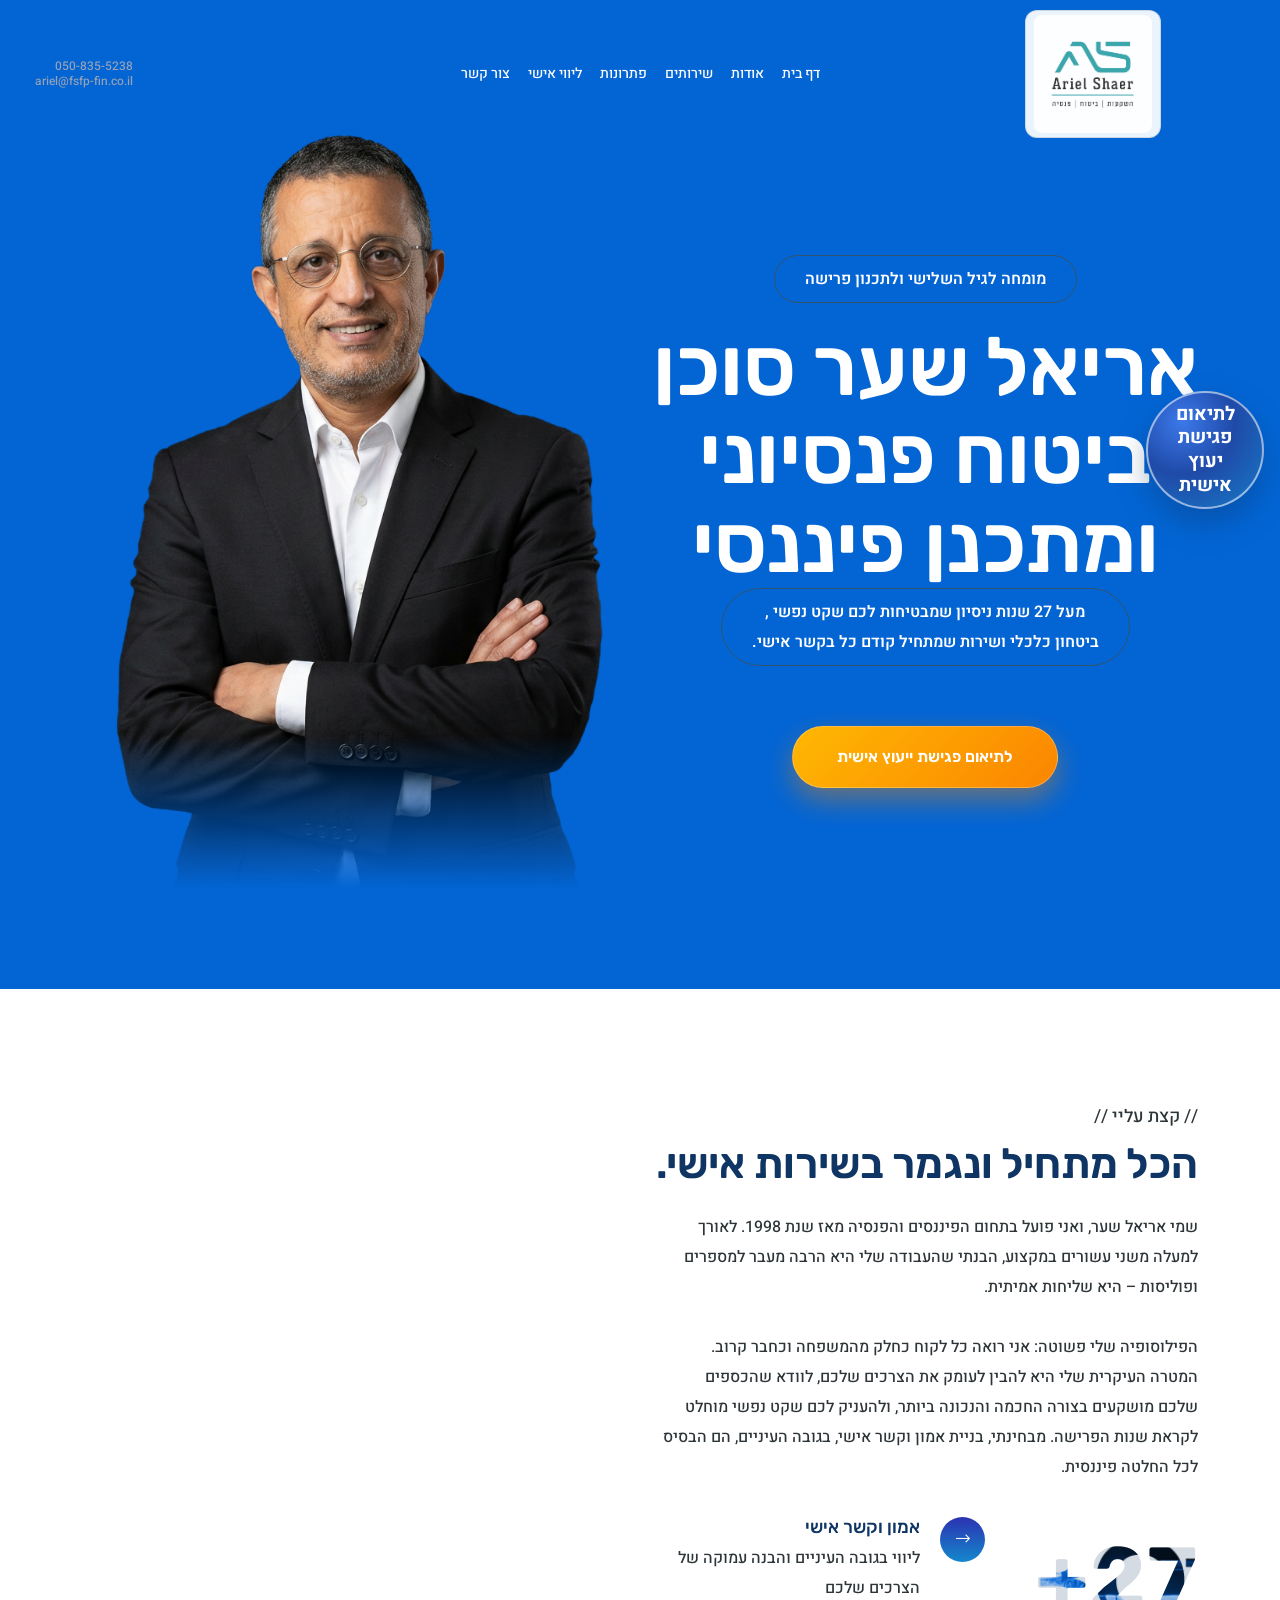
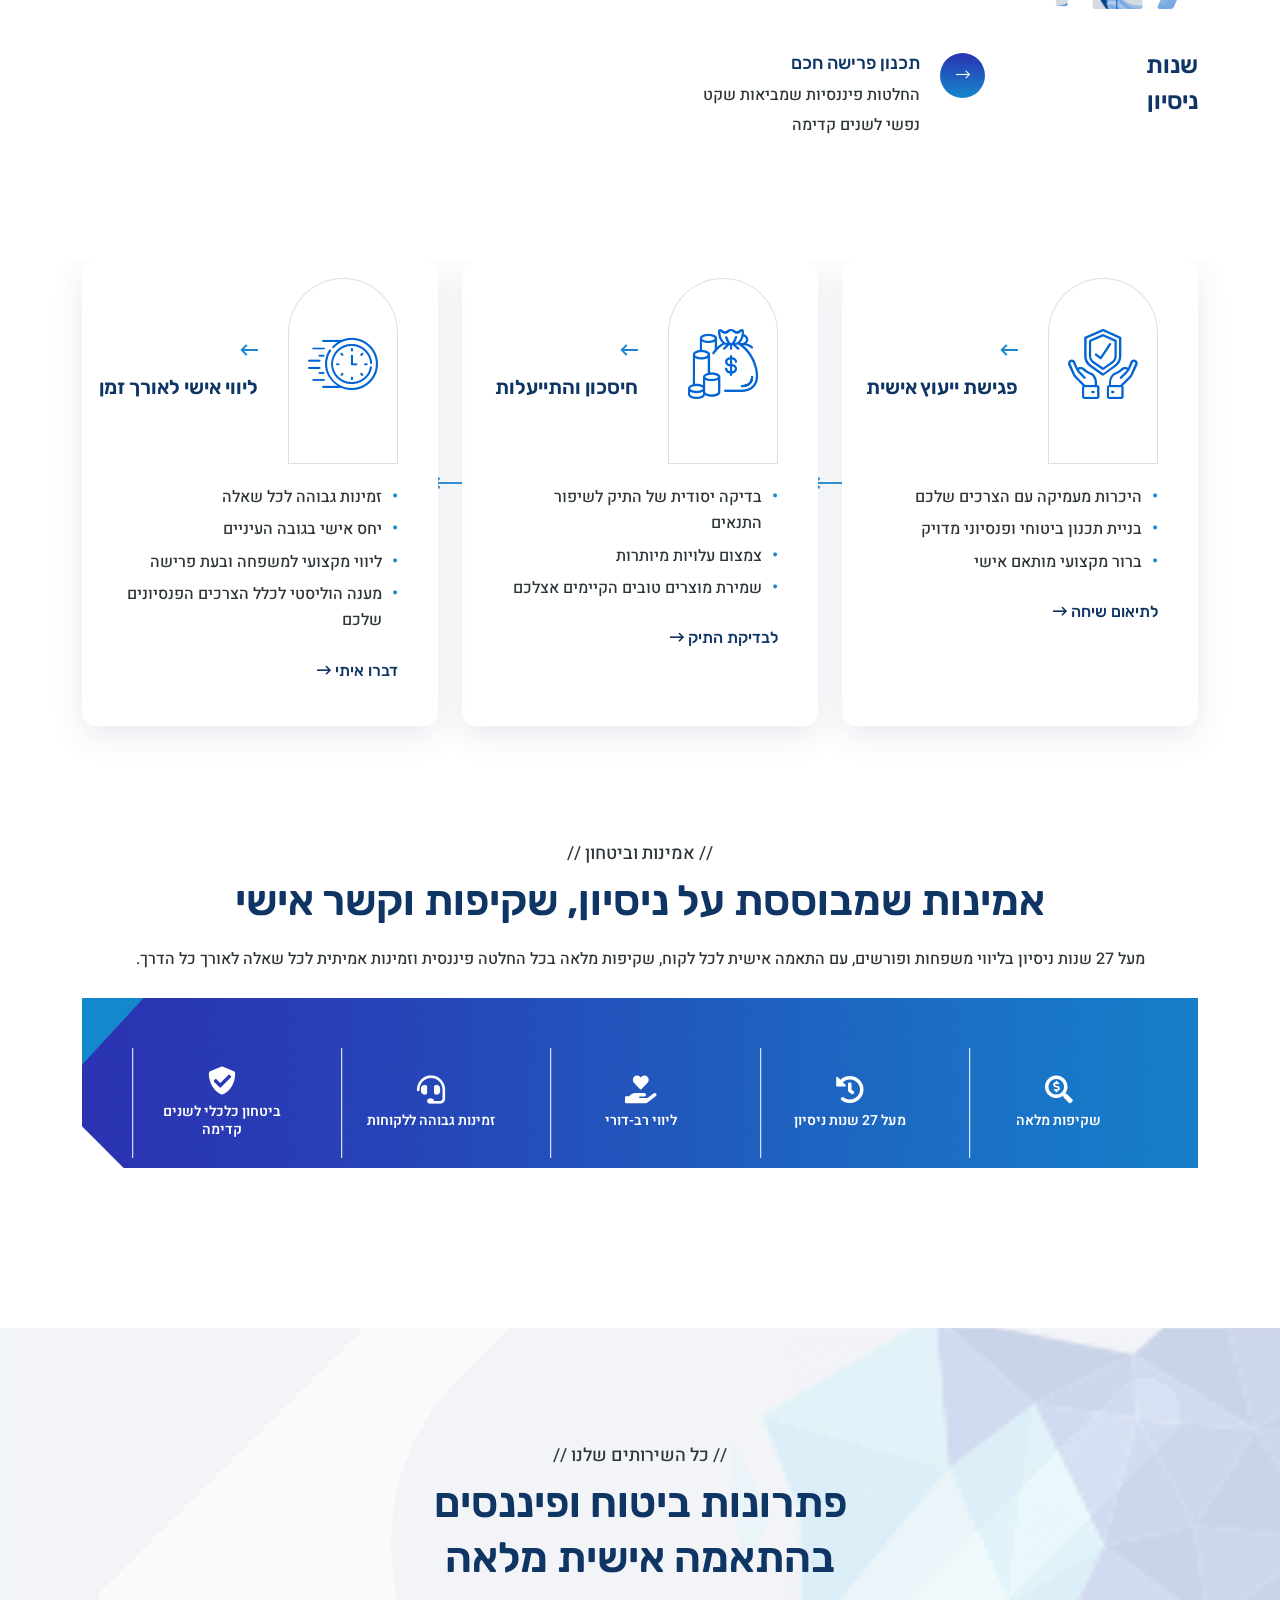
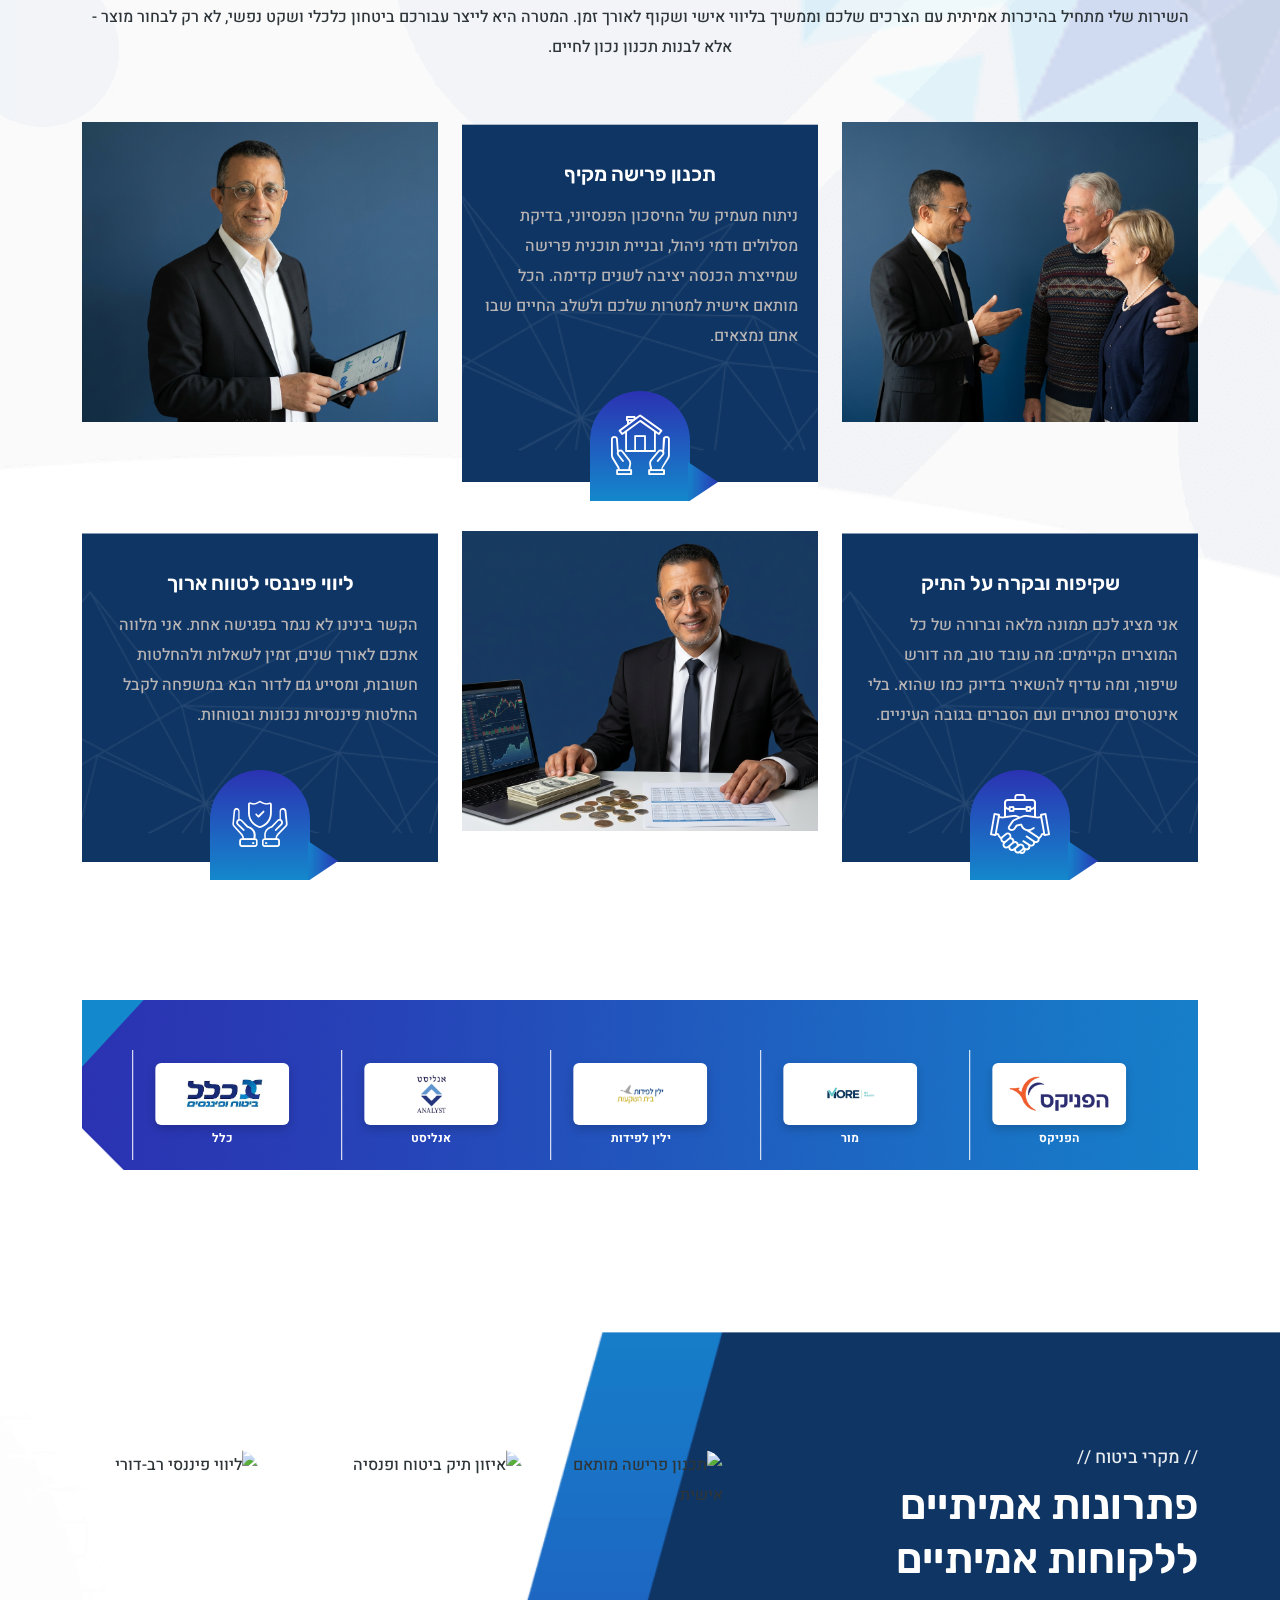
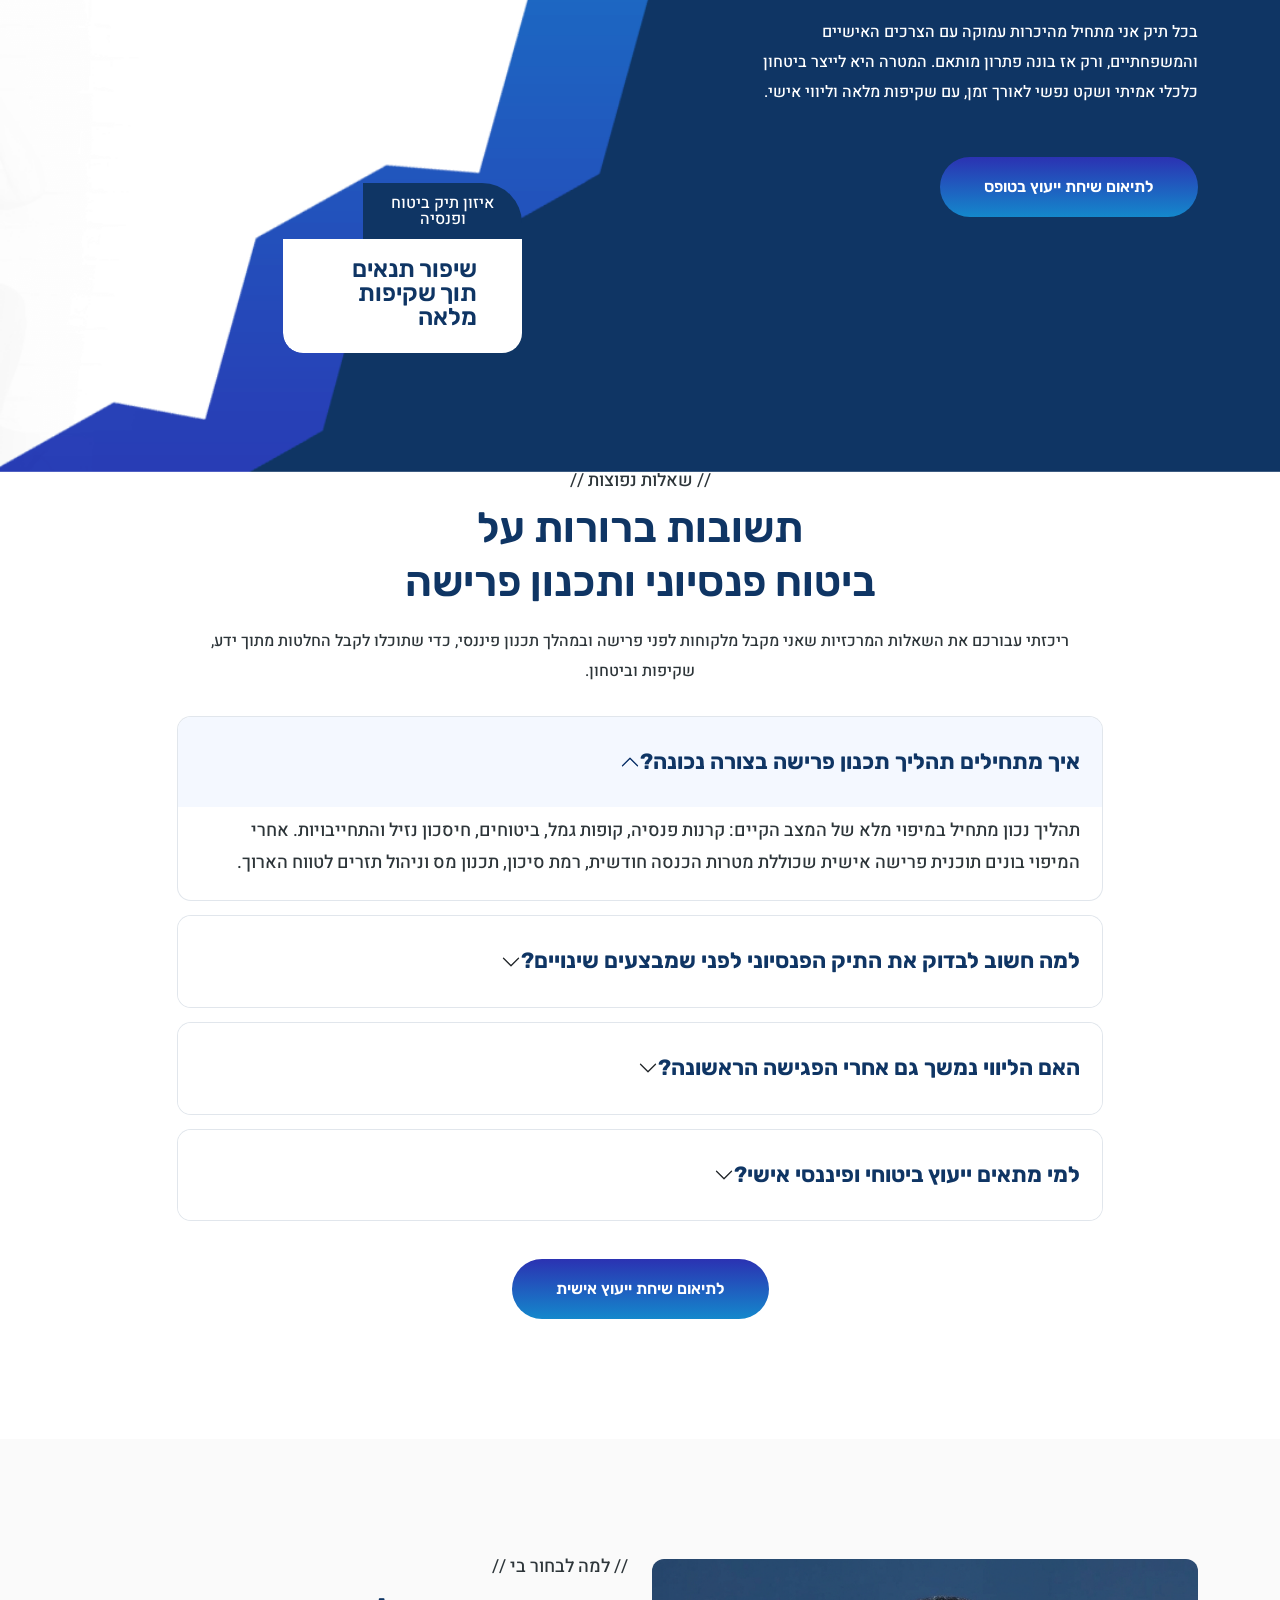
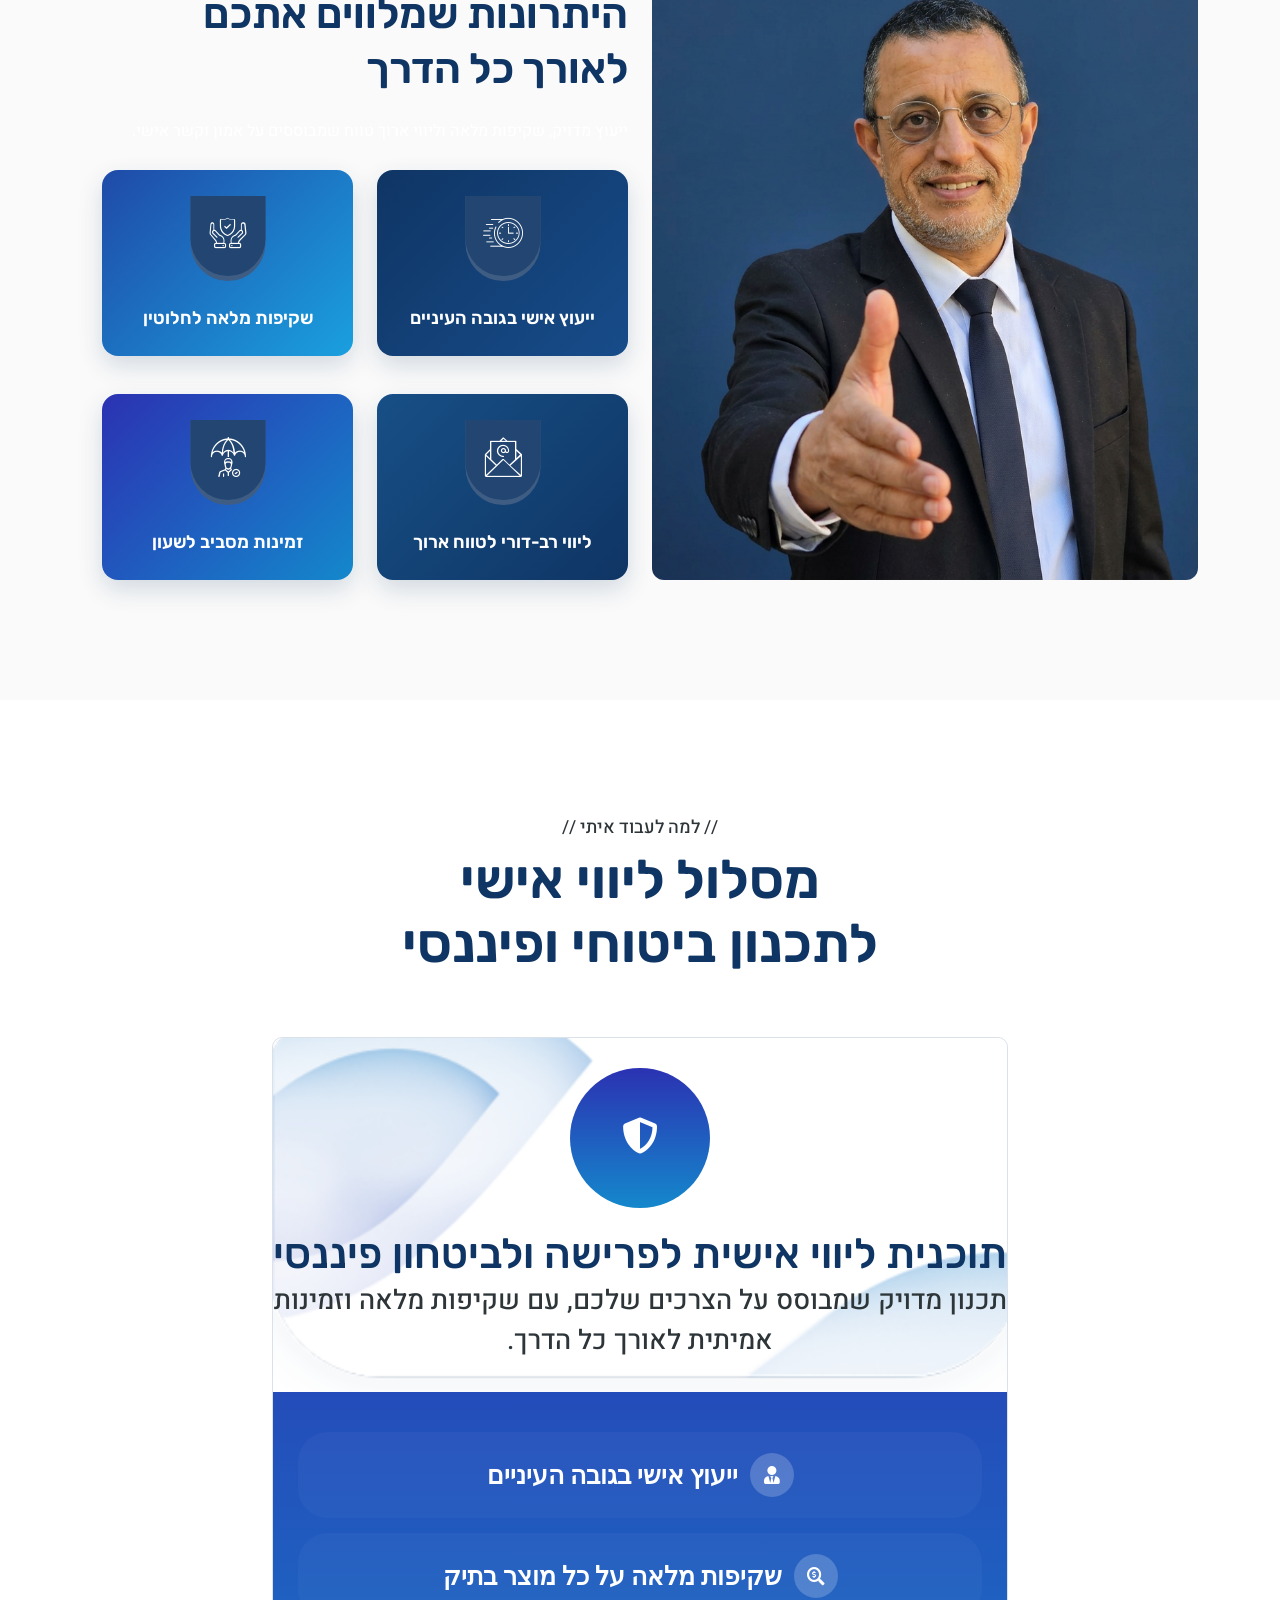
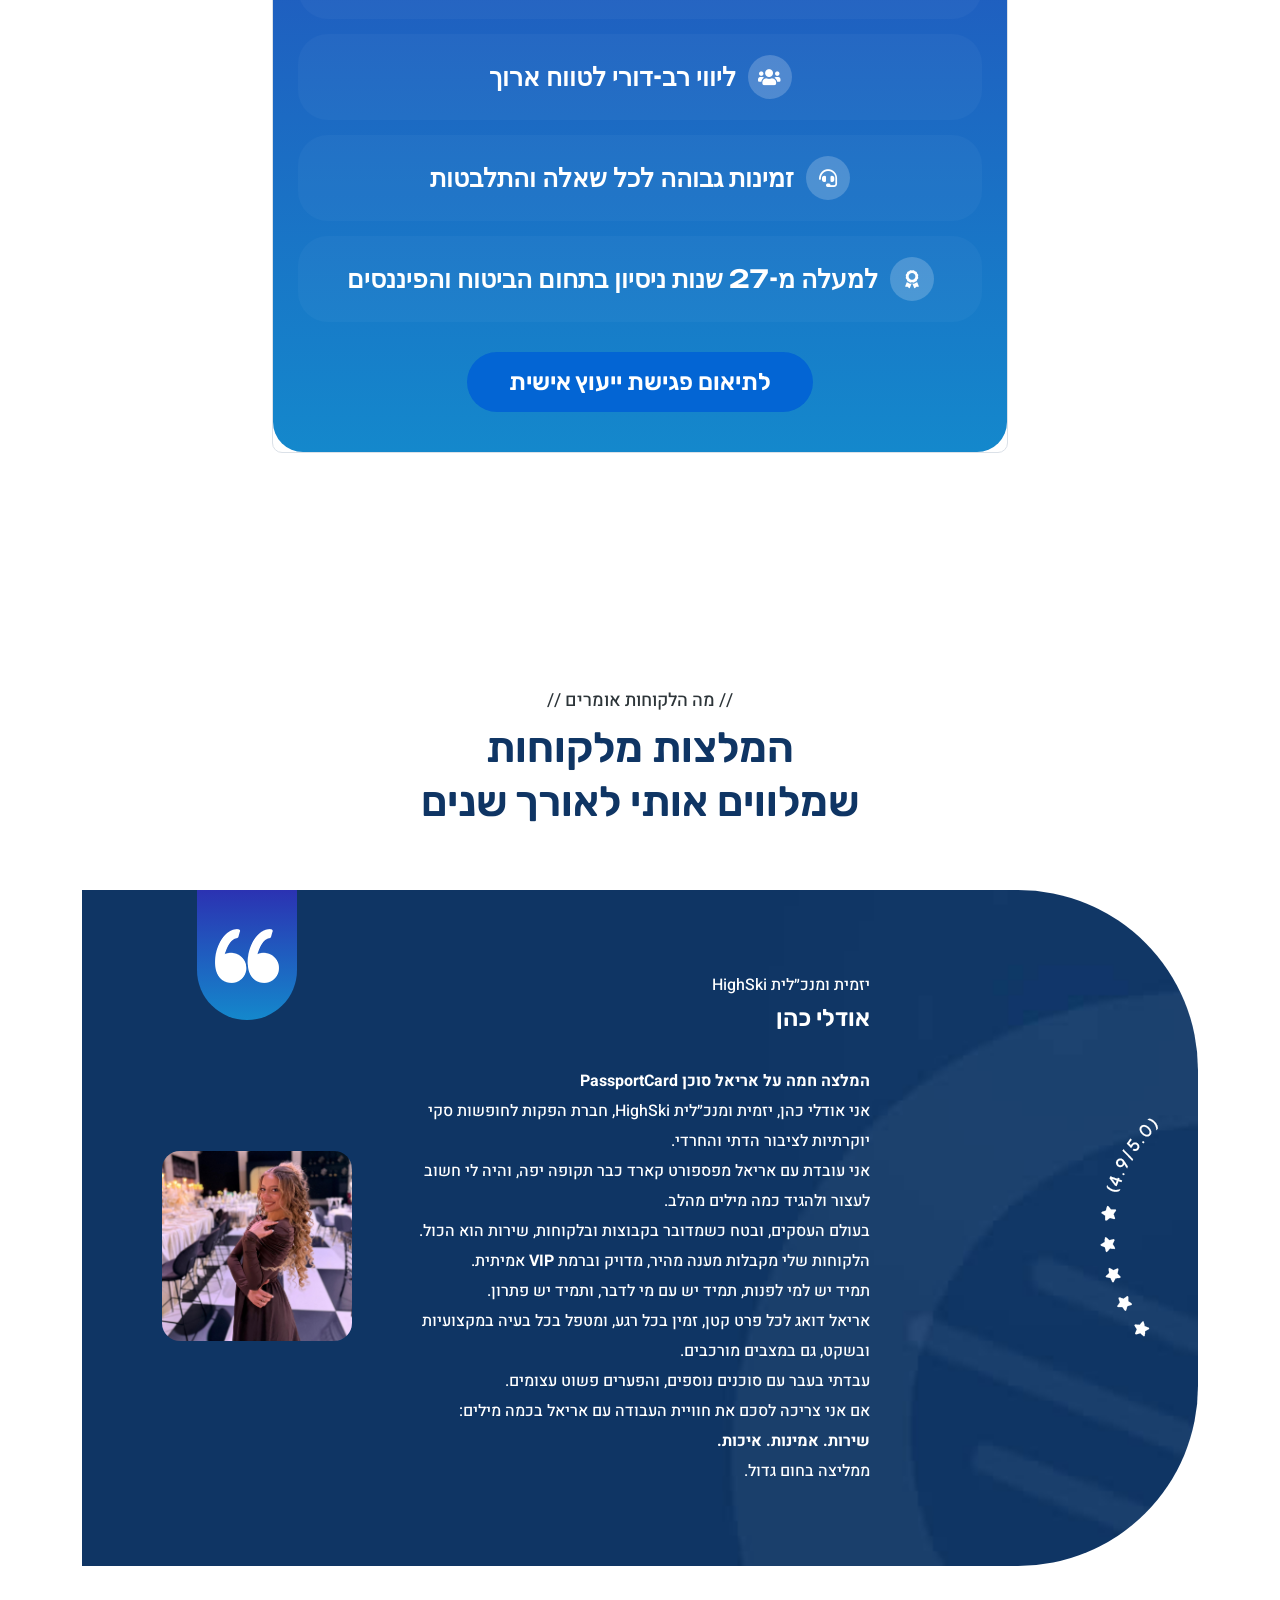
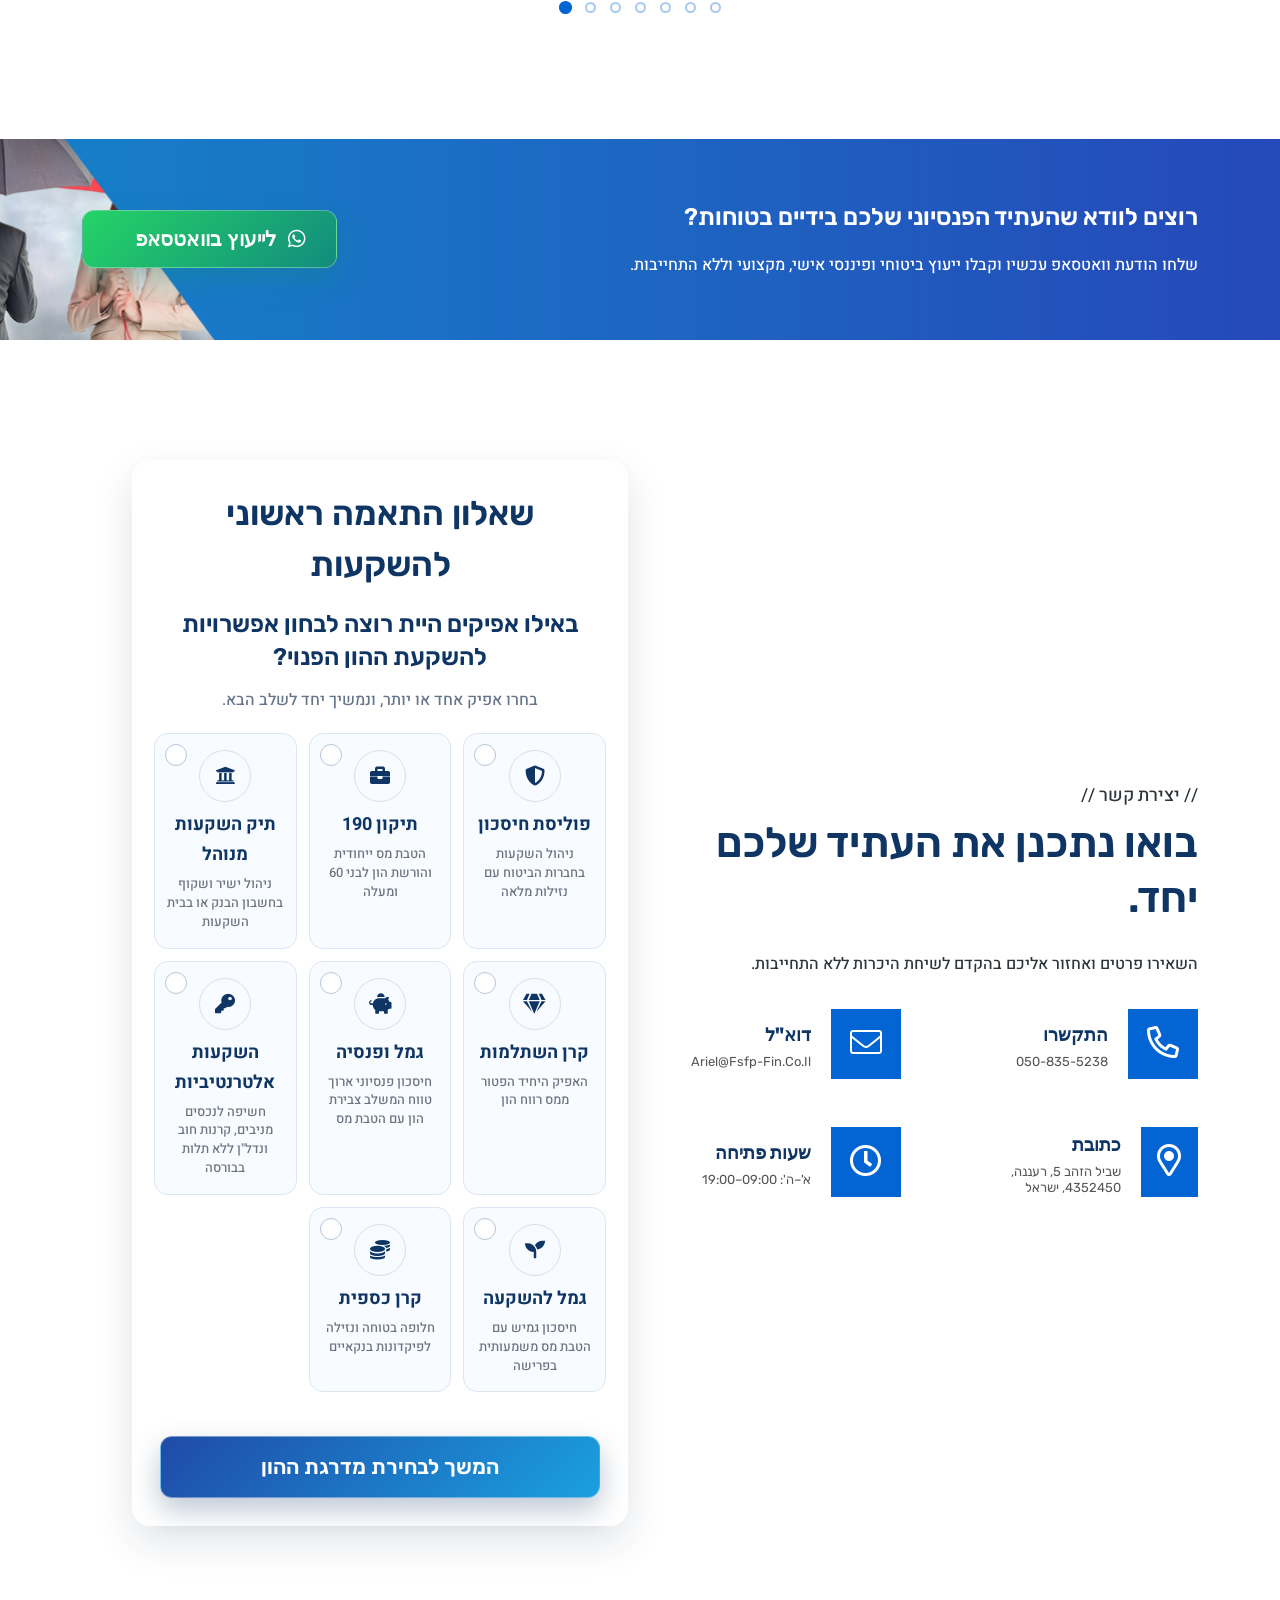
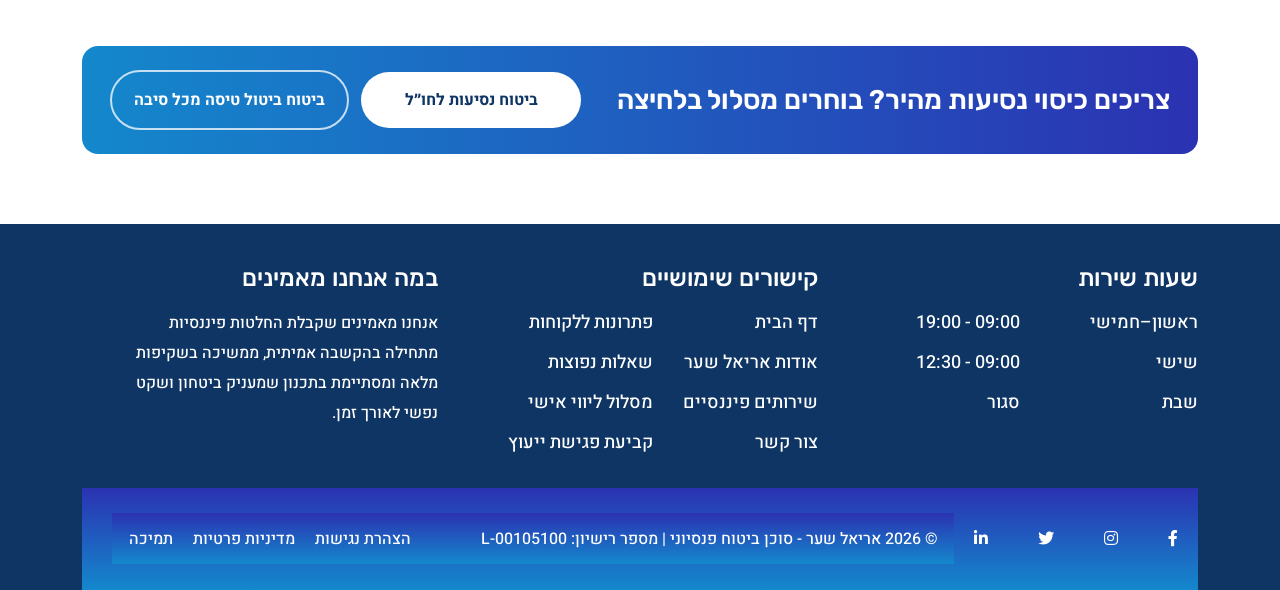
==== commit cb5f92e6: "המלצות: תוכן נוסף, ניווט מתחת לכרטיס, autoHeight; תמונות אבי וליפה" ====
--- a/index.html
+++ b/index.html
@@ -797,10 +797,7 @@
                         שמלווים אותי לאורך שנים
                     </h2>
                 </div>
-                <div class="testimonial-wrapper">
-                    <div class="swiper-dot">
-                        <div class="dot1"></div>
-                    </div>
+                <div class="testimonial-wrapper testimonial-wrapper--pagination-below">
                     <div class="row align-items-center">
                         <div class="col-lg-12">
                             <div class="swiper testimonial-content-slider">
@@ -880,8 +877,109 @@
                                             </div>
                                         </div>
                                     </div>
-                                </div>
-                            </div>
+                                    <div class="swiper-slide">
+                                        <div class="testimonial-box-items bg-cover" style="background-image: url('assets/img/testimonial/item-bg.jpg');">
+                                            <div class="ratting-shape">
+                                                <img src="assets/img/testimonial/ratiing.png" alt="img">
+                                            </div>
+                                            <div class="quote-icon">
+                                                <img src="assets/img/testimonial/quote.png" alt="img">
+                                            </div>
+                                            <div class="client-image">
+                                                <img src="assets/img/custom/עקיבא אופנבכר תמונה.JPG" alt="אדוארד אופנבכר">
+                                            </div>
+                                            <div class="content">
+                                                <span>גמלאי בנק ישראל; לשעבר ניהול המחלקה המוניטרית והאגף המוניטרי-פיננסי בחטיבת המחקר</span>
+                                                <h3>אדוארד אופנבכר</h3>
+                                                <p>
+                                                    שמי אדוארד אופנבכר, גמלאי בנק ישראל. בין תפקידי בבנק היו ניהול המחלקה המוניטרית וניהול האגף המוניטרי-פיננסי בחטיבת המחקר.<br><br>
+                                                    מר אריאל שער מלווה אותי בייעוץ פיננסי מעל 25 שנה, החל מתפקידו כנציג קופות הגמל של חברת מיטב-דש מול עובדי בנק ישראל ועד למעמדו כיועץ עצמאי בשנים האחרונות.<br><br>
+                                                    הייעוץ שנותן אריאל מאופיין במצויינות מקצועית לרבות היכרות טובה ותבונה של המגמות בשווקים ובהתפתחויות המאקרו-כלכליות, הבנה מעולה של הצרכים האישיים שלי ושל אשתי וידיעות מלאות בכללים הרגולטורים, לרבות כללי מיסוי, הרלוונטיים למצבי, הן בתקופה שעבדתי בבנק ישראל והן בתקופה שיצאתי לגימלאות.<br><br>
+                                                    מעבר לייעוץ המצויין, אריאל נותן שירות מעולה – יעיל, זמין, אדיב ובידידות חמה – המקל מאד על התנהלות הלקוח בסבך של העולם הפיננסי, במיוחד הפנסיוני.
+                                                </p>
+                                            </div>
+                                        </div>
+                                    </div>
+                                    <div class="swiper-slide">
+                                        <div class="testimonial-box-items bg-cover" style="background-image: url('assets/img/testimonial/item-bg.jpg');">
+                                            <div class="ratting-shape">
+                                                <img src="assets/img/testimonial/ratiing.png" alt="img">
+                                            </div>
+                                            <div class="quote-icon">
+                                                <img src="assets/img/testimonial/quote.png" alt="img">
+                                            </div>
+                                            <div class="client-image">
+                                                <img src="assets/img/custom/סלוביק נדיה - תמונה.jpg" alt="סלוביק נדיה">
+                                            </div>
+                                            <div class="content" dir="ltr" lang="en">
+                                                <span>Letter of recommendation</span>
+                                                <h3>סלוביק נדיה</h3>
+                                                <p>
+                                                    To Whom It May Concern,<br><br>
+                                                    I am pleased to write this letter of recommendation for Ariel Shaer, an exceptional financial advisor who truly goes the extra mile for his client.<br><br>
+                                                    Ariel Shaer is not only highly knowledgeable, but also incredibly patient and thoughtful in his approach. He takes the time to explain complex financial concepts clearly and thoroughly, ensuring that every decision is well understood and aligned with his client’s goals. At no point does the process feel rushed or overwhelming.<br><br>
+                                                    What truly sets Ariel Shaer apart is how comfortable he is to work with. He creates an environment of trust and ease, making even difficult or sensitive financial conversations feel manageable. His attention to detail and genuine commitment to his clients’ best interests consistently exceed expectations.<br><br>
+                                                    Anyone seeking a financial advisor who is dependable, approachable, and deeply invested in his clients’ success would be fortunate to work with Ariel Shaer. I recommend him without hesitation.<br><br>
+                                                    Sincerely,<br>
+                                                    Nadia Slovik
+                                                </p>
+                                            </div>
+                                        </div>
+                                    </div>
+                                    <div class="swiper-slide">
+                                        <div class="testimonial-box-items bg-cover" style="background-image: url('assets/img/testimonial/item-bg.jpg');">
+                                            <div class="ratting-shape">
+                                                <img src="assets/img/testimonial/ratiing.png" alt="img">
+                                            </div>
+                                            <div class="quote-icon">
+                                                <img src="assets/img/testimonial/quote.png" alt="img">
+                                            </div>
+                                            <div class="client-image">
+                                                <img src="assets/img/custom/אבי אלהב.png" alt="אבי אלהב">
+                                            </div>
+                                            <div class="content">
+                                                <span>גמלאי · לשעבר מזכיר ועד העובדים הארצי של עובדי וגמלאי בנק ישראל</span>
+                                                <h3>אבי אלהב</h3>
+                                                <p>
+                                                    אריאל היקר,<br>
+                                                    ברצוני את הערכתי ותודתי על הטיפול המסור והערכתי היקרה על העצות הטובות שהניבו רווחים יפים מזה שנים.<br><br>
+                                                    במשך השנים אתה מלווה אותי במסירות ובאחריות מקצועית.<br>
+                                                    אתה מפגין ידע מעמיק בשוק ההון וחשיבה אסטרטגית ויכולת מרשימה ולהתאים פתרונות השקעה לצרכים אישיים תוך זמינות גבוהה ויחס אישי.<br><br>
+                                                    לאורך כל הדרך הוכחת לי שניתן לסמוך עליך כיועץ מקצועי שדואג לטובת הלקוח.<br><br>
+                                                    תודה רבה<br>
+                                                    אבי אלהב, גמלאי,<br>
+                                                    ומזכיר ועד העובדים הארצי בעבר<br>
+                                                    של עובדי וגמלאי בנק ישראל
+                                                </p>
+                                            </div>
+                                        </div>
+                                    </div>
+                                    <div class="swiper-slide">
+                                        <div class="testimonial-box-items bg-cover" style="background-image: url('assets/img/testimonial/item-bg.jpg');">
+                                            <div class="ratting-shape">
+                                                <img src="assets/img/testimonial/ratiing.png" alt="img">
+                                            </div>
+                                            <div class="quote-icon">
+                                                <img src="assets/img/testimonial/quote.png" alt="img">
+                                            </div>
+                                            <div class="client-image">
+                                                <img src="assets/img/custom/ליפה אלירם.png" alt="ליפה אלירם">
+                                            </div>
+                                            <div class="content">
+                                                <span>שמאי מקרקעין</span>
+                                                <h3>ליפה אלירם</h3>
+                                                <p>
+                                                    אריאל שער ליווה אותי שנים אחדות במהלך עבודתו בחברת מיטב, גילה איכותיות רבה והיה נכון לתת מענה לכל שאלה, כאז וכך גם היום בדרכו כעצמאי.<br><br>
+                                                    ליפה אלירם, שמאי מקרקעין
+                                                </p>
+                                            </div>
+                                        </div>
+                                    </div>
+                                </div>
+                            </div>
+                            <nav class="swiper-dot testimonial-swiper-dots" aria-label="ניווט בין המלצות">
+                                <div class="dot1"></div>
+                            </nav>
                         </div>
                     </div>
                 </div>
--- a/style.css
+++ b/style.css
@@ -753,11 +753,82 @@
 [dir="rtl"] .testimonial-wrapper .testimonial-content-slider {
   overflow: hidden;
 }
-[dir="rtl"] .testimonial-wrapper .testimonial-content-slider .swiper-slide {
-  height: auto;
-}
 [dir="rtl"] .testimonial-wrapper .testimonial-box-items {
   overflow: hidden;
+}
+
+/* גובה המיכל לפי ההמלצה הנוכחית (Swiper autoHeight) */
+.testimonial-wrapper--pagination-below .testimonial-content-slider.swiper-autoheight,
+.testimonial-wrapper--pagination-below .testimonial-content-slider.swiper-autoheight .swiper-slide {
+  height: auto;
+}
+.testimonial-wrapper--pagination-below .testimonial-content-slider.swiper-autoheight .swiper-wrapper {
+  align-items: flex-start;
+  transition-property: transform, height;
+}
+.testimonial-wrapper--pagination-below .testimonial-content-slider.swiper-autoheight .swiper-slide .testimonial-box-items {
+  min-height: 0;
+}
+
+/* ניווט המלצות: שורה אופקית מתחת לכרטיס — בלי סיבוב, בלי קפיצת גובה בין סליידים */
+.testimonial-wrapper--pagination-below .swiper-dot.testimonial-swiper-dots {
+  position: relative !important;
+  left: auto !important;
+  right: auto !important;
+  top: auto !important;
+  bottom: auto !important;
+  transform: none !important;
+  display: block !important;
+  width: 100%;
+  margin-top: 22px;
+  margin-bottom: 0;
+  padding: 8px 10px 0;
+  min-height: 0;
+  z-index: 5;
+}
+.testimonial-wrapper--pagination-below .swiper-dot.testimonial-swiper-dots .dot1 {
+  display: flex !important;
+  flex-wrap: wrap;
+  justify-content: center;
+  align-items: center;
+  width: 100%;
+  gap: 0;
+}
+[dir="rtl"] .testimonial-wrapper--pagination-below .swiper-dot.testimonial-swiper-dots .dot1 {
+  flex-direction: row-reverse;
+}
+.testimonial-wrapper--pagination-below .swiper-dot.testimonial-swiper-dots::before {
+  display: none !important;
+  content: none !important;
+}
+.testimonial-wrapper--pagination-below .swiper-dot .swiper-pagination-bullet {
+  width: 11px !important;
+  height: 11px !important;
+  margin: 6px 7px !important;
+  opacity: 1 !important;
+  border-radius: 50% !important;
+  background: #fff !important;
+  border: 2px solid rgba(3, 101, 212, 0.35) !important;
+  box-sizing: border-box;
+  transition: transform 0.25s ease, background 0.25s ease, border-color 0.25s ease;
+}
+.testimonial-wrapper--pagination-below .swiper-dot .swiper-pagination-bullet:hover {
+  border-color: rgba(3, 101, 212, 0.65) !important;
+}
+.testimonial-wrapper--pagination-below .swiper-dot .swiper-pagination-bullet.swiper-pagination-bullet-active {
+  background: var(--theme-color) !important;
+  border-color: var(--theme-color) !important;
+  transform: scale(1.2);
+}
+@media (max-width: 1600px) {
+  .testimonial-wrapper--pagination-below .swiper-dot.testimonial-swiper-dots {
+    display: block !important;
+  }
+}
+@media (max-width: 1399px) {
+  .testimonial-wrapper--pagination-below .swiper-dot.testimonial-swiper-dots {
+    display: block !important;
+  }
 }
 
 /* ===== התאמה למובייל וטאבלט ===== */
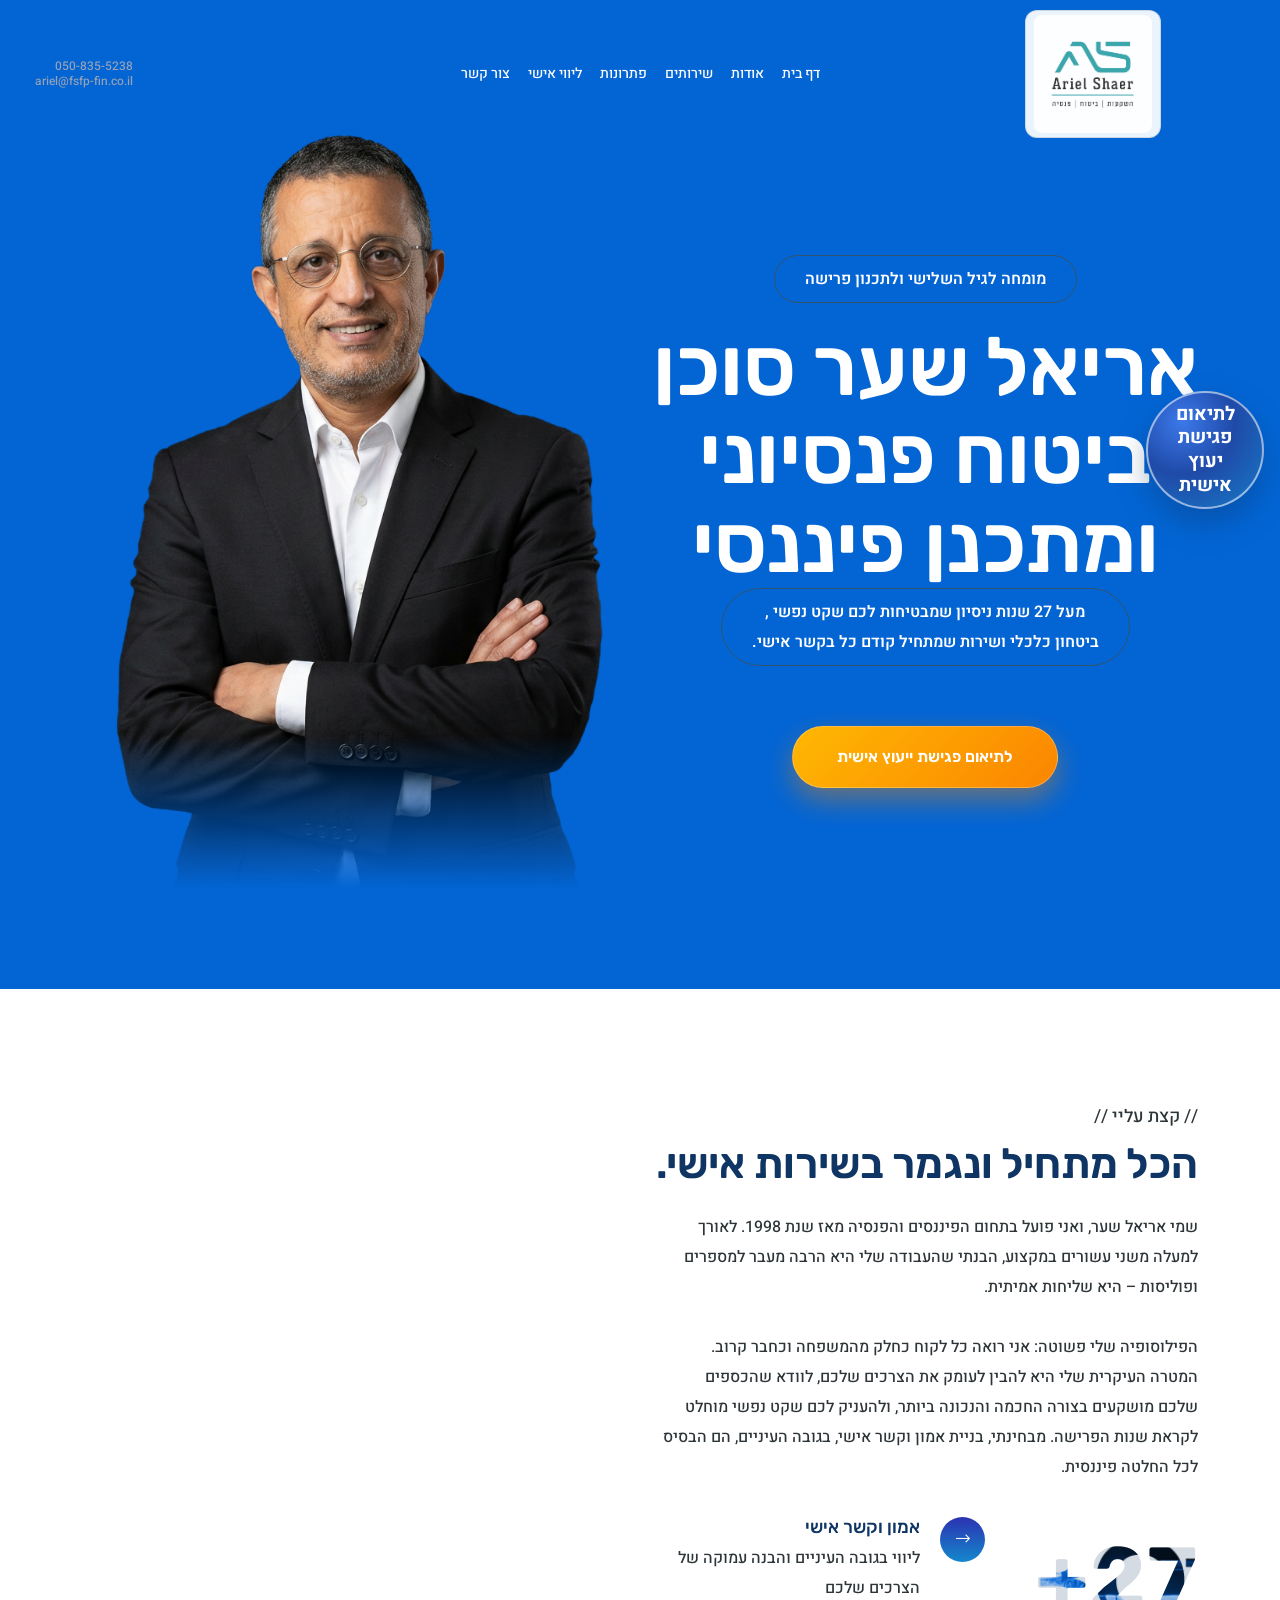
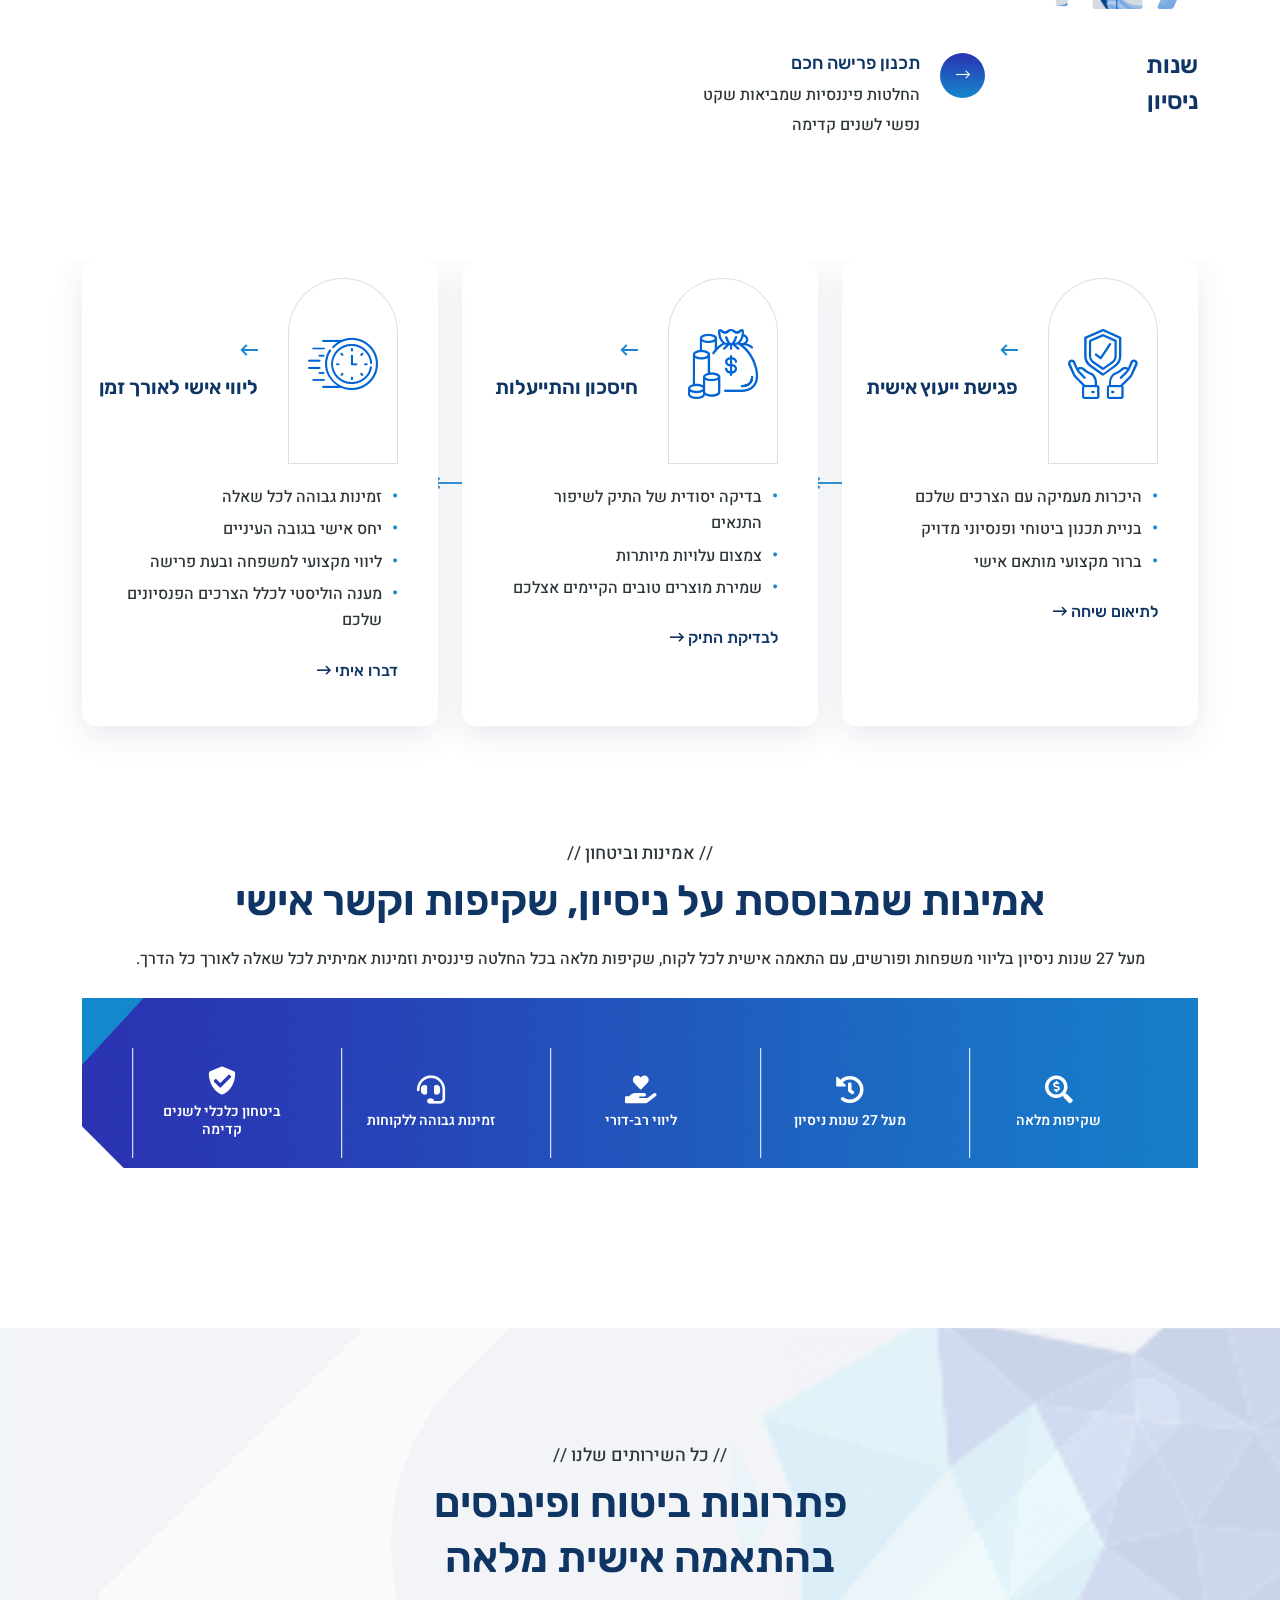
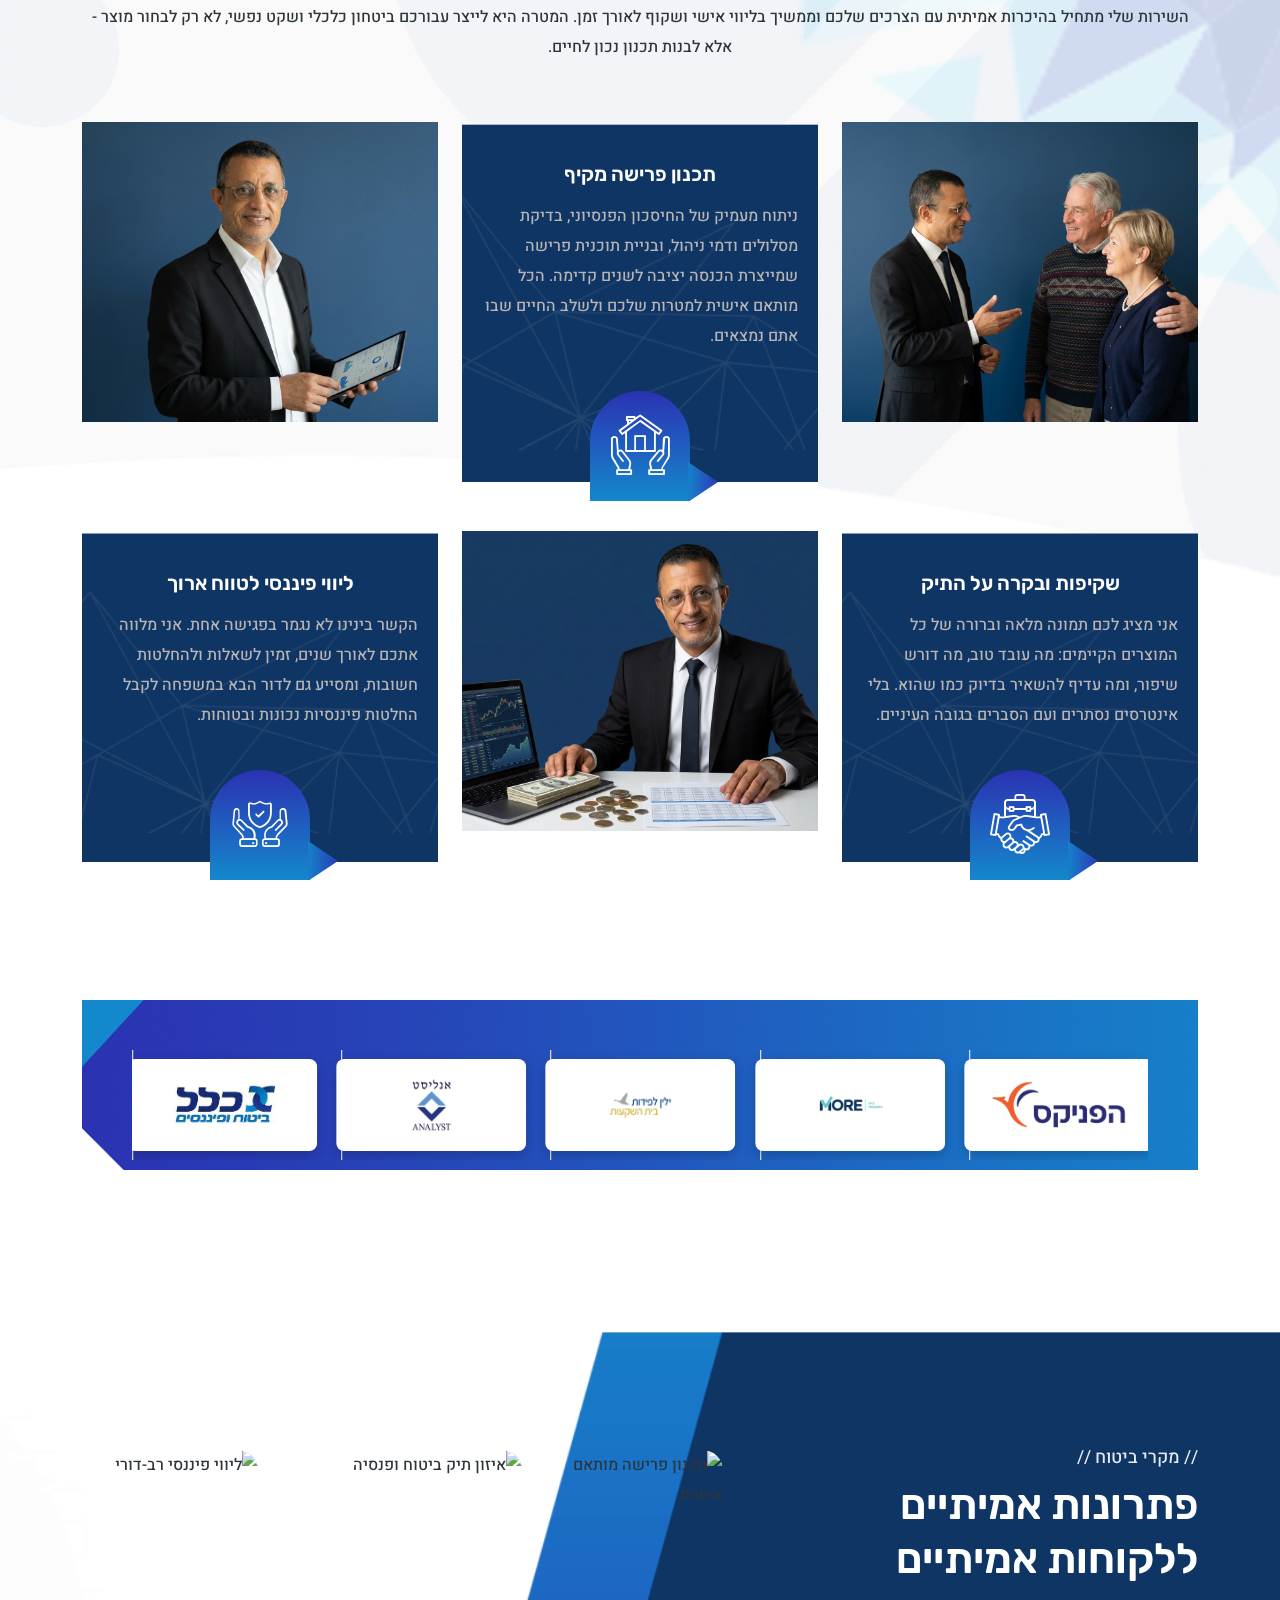
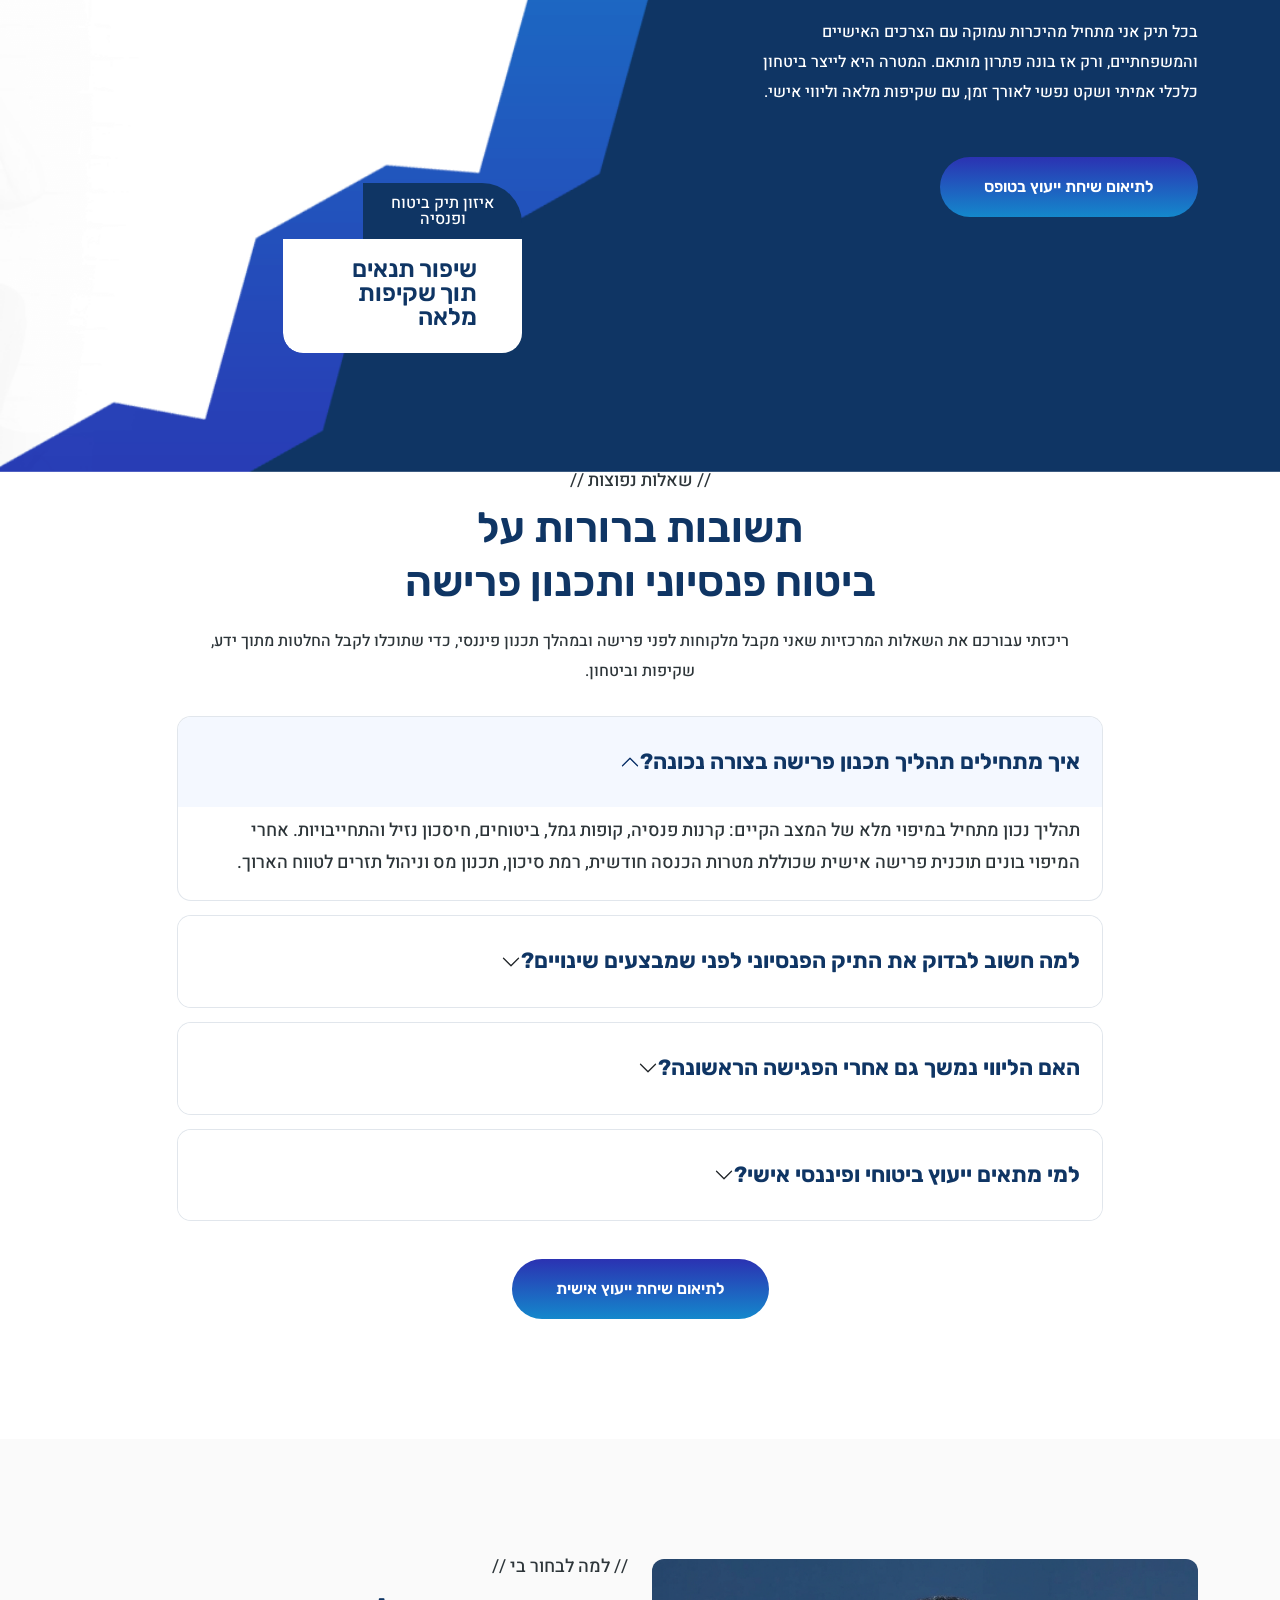
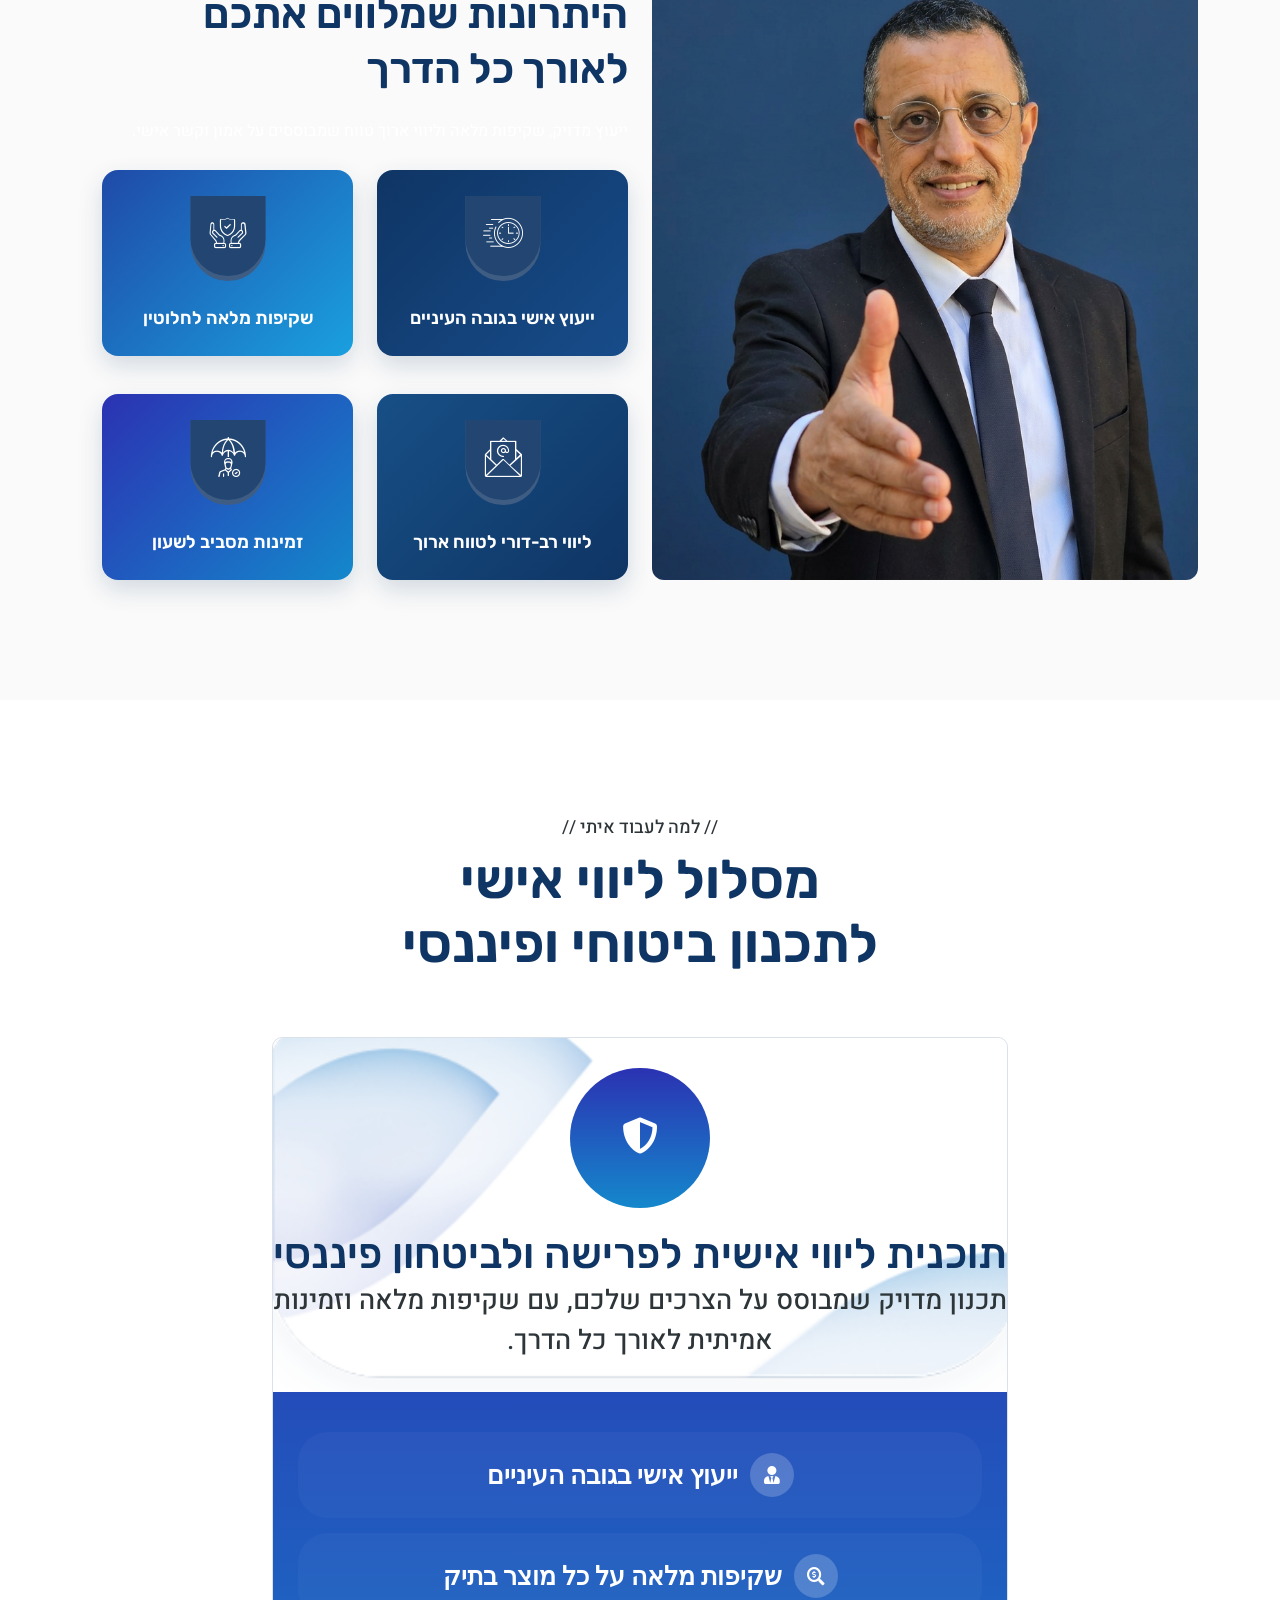
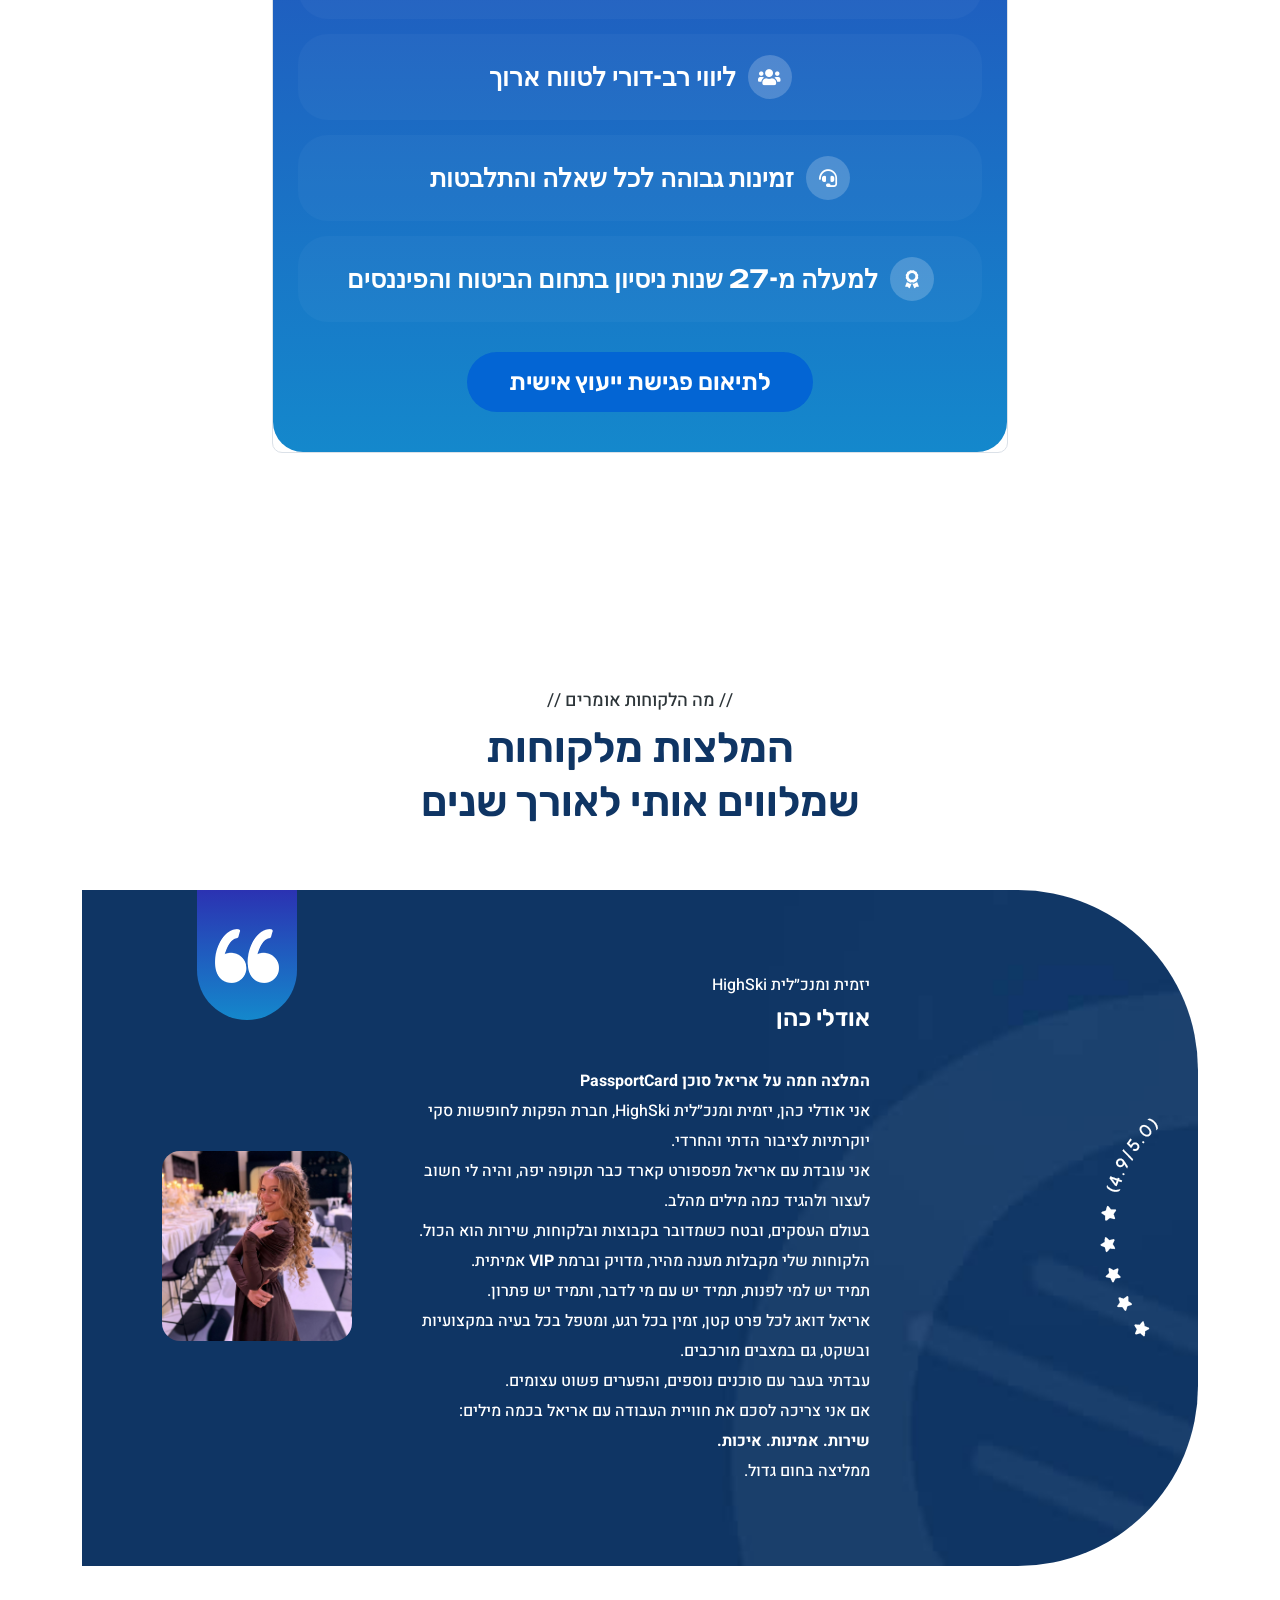
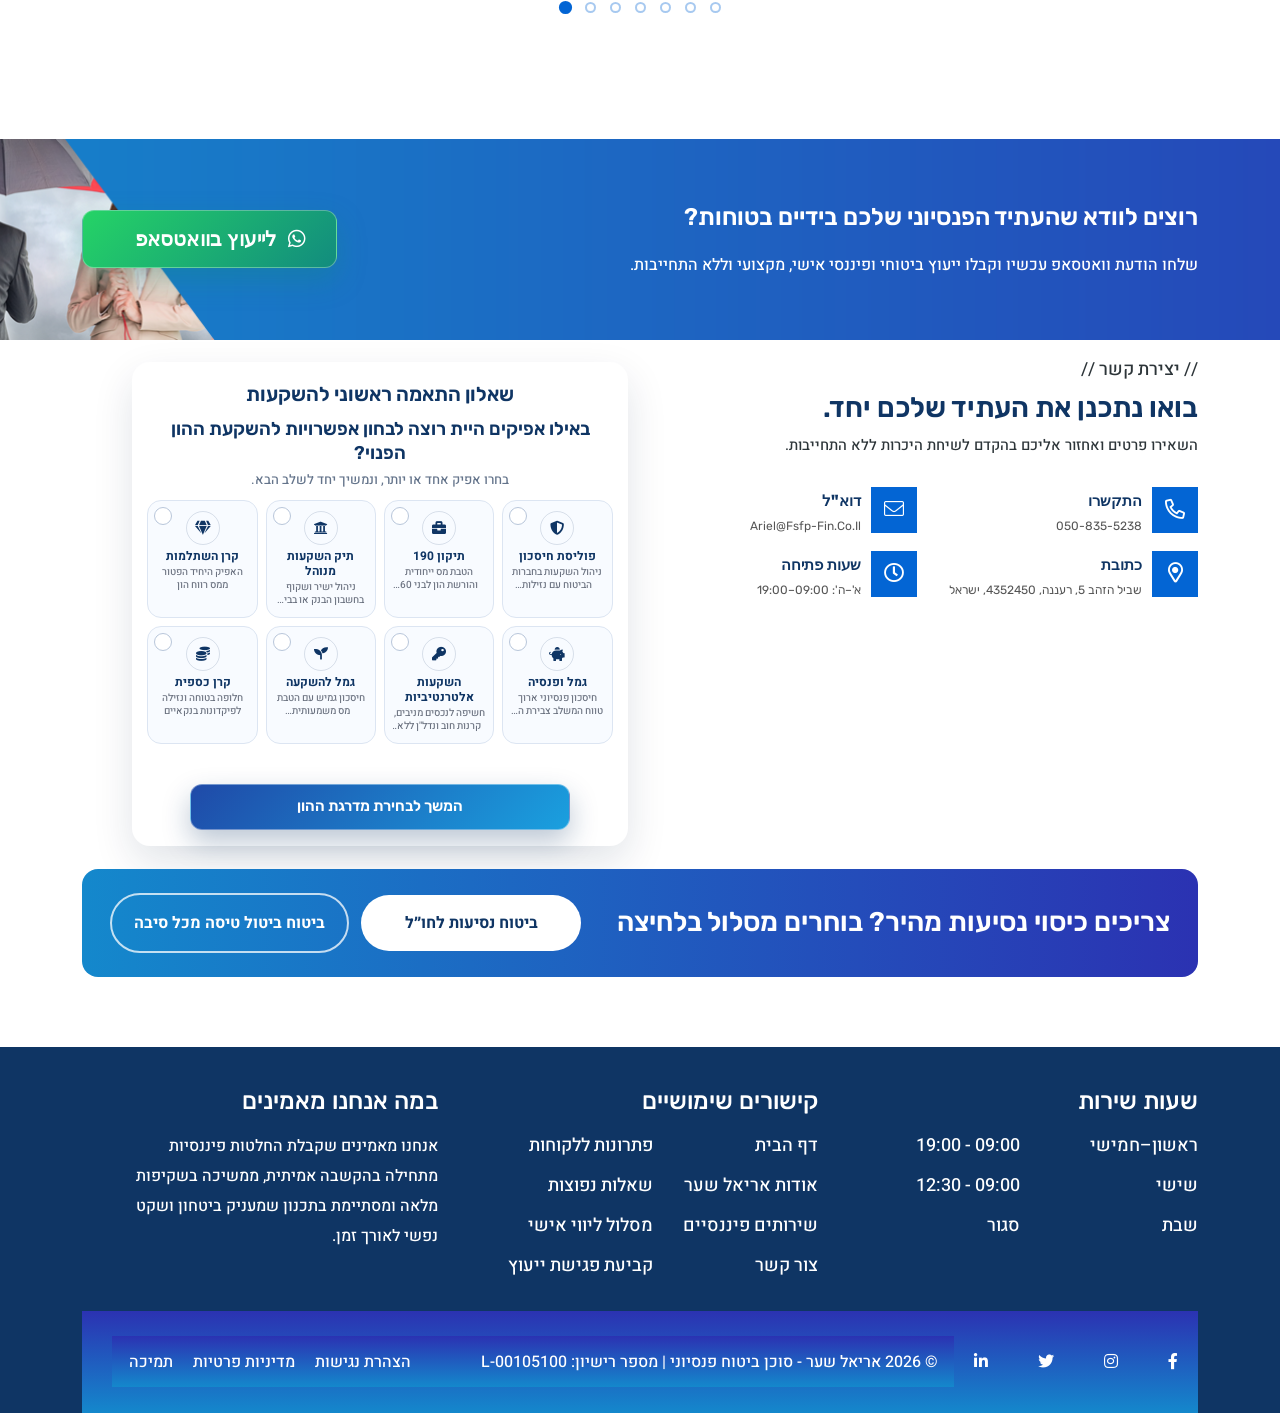
==== commit b4567b18: "שיפור סליידר שותפים וטופס צור קשר: לוגואים גדולים יותר, פריסה קומפקטית למסך אחד, וסדר נכון במובייל. " ====
--- a/index.html
+++ b/index.html
@@ -514,19 +514,19 @@
                 <div class="brand-wrapper" style="background-image: url('assets/img/brand/brand-bg-2.png');">
                     <div class="swiper partners-slider">
                         <div class="swiper-wrapper">
-                            <div class="swiper-slide"><div class="brand-image center"><div class="trust-icon-slide"><img class="partner-logo" src="assets/img/custom/מיטב.jpg" alt="מיטב"><span>מיטב</span></div></div></div>
-                            <div class="swiper-slide"><div class="brand-image center"><div class="trust-icon-slide"><img class="partner-logo" src="assets/img/custom/הפניקס.webp" alt="הפניקס"><span>הפניקס</span></div></div></div>
-                            <div class="swiper-slide"><div class="brand-image center"><div class="trust-icon-slide"><img class="partner-logo" src="assets/img/custom/מור.png" alt="מור"><span>מור</span></div></div></div>
-                            <div class="swiper-slide"><div class="brand-image center"><div class="trust-icon-slide"><img class="partner-logo" src="assets/img/custom/ילין לפידות.png" alt="ילין לפידות"><span>ילין לפידות</span></div></div></div>
-                            <div class="swiper-slide"><div class="brand-image center"><div class="trust-icon-slide"><img class="partner-logo" src="assets/img/custom/אנליסט.png" alt="אנליסט"><span>אנליסט</span></div></div></div>
-                            <div class="swiper-slide"><div class="brand-image center"><div class="trust-icon-slide"><img class="partner-logo" src="assets/img/custom/כלל.webp" alt="כלל"><span>כלל</span></div></div></div>
-                            <div class="swiper-slide"><div class="brand-image center"><div class="trust-icon-slide"><img class="partner-logo" src="assets/img/custom/מגדל מקפת.jpg" alt="מגדל מקפת"><span>מגדל מקפת</span></div></div></div>
-                            <div class="swiper-slide"><div class="brand-image center"><div class="trust-icon-slide"><img class="partner-logo" src="assets/img/custom/הכשרה חברה לביטוח.png" alt="הכשרה"><span>הכשרה</span></div></div></div>
-                            <div class="swiper-slide"><div class="brand-image center"><div class="trust-icon-slide"><img class="partner-logo" src="assets/img/custom/הראל.webp" alt="הראל"><span>הראל</span></div></div></div>
-                            <div class="swiper-slide"><div class="brand-image center"><div class="trust-icon-slide"><img class="partner-logo" src="assets/img/custom/מנורה מבטחים.png" alt="מנורה מבטחים"><span>מנורה מבטחים</span></div></div></div>
-                            <div class="swiper-slide"><div class="brand-image center"><div class="trust-icon-slide"><img class="partner-logo" src="assets/img/custom/איילון.png" alt="איילון"><span>איילון</span></div></div></div>
-                            <div class="swiper-slide"><div class="brand-image center"><div class="trust-icon-slide"><img class="partner-logo" src="assets/img/custom/אלטשולר שחם.jpg" alt="אלטשולר שחם"><span>אלטשולר שחם</span></div></div></div>
-                            <div class="swiper-slide"><div class="brand-image center"><div class="trust-icon-slide"><img class="partner-logo" src="assets/img/custom/פסגות.jpg" alt="פסגות"><span>פסגות</span></div></div></div>
+                            <div class="swiper-slide"><div class="brand-image center"><div class="trust-icon-slide"><img class="partner-logo" src="assets/img/custom/מיטב.jpg" alt="מיטב"></div></div></div>
+                            <div class="swiper-slide"><div class="brand-image center"><div class="trust-icon-slide"><img class="partner-logo" src="assets/img/custom/הפניקס.webp" alt="הפניקס"></div></div></div>
+                            <div class="swiper-slide"><div class="brand-image center"><div class="trust-icon-slide"><img class="partner-logo" src="assets/img/custom/מור.png" alt="מור"></div></div></div>
+                            <div class="swiper-slide"><div class="brand-image center"><div class="trust-icon-slide"><img class="partner-logo" src="assets/img/custom/ילין לפידות.png" alt="ילין לפידות"></div></div></div>
+                            <div class="swiper-slide"><div class="brand-image center"><div class="trust-icon-slide"><img class="partner-logo" src="assets/img/custom/אנליסט.png" alt="אנליסט"></div></div></div>
+                            <div class="swiper-slide"><div class="brand-image center"><div class="trust-icon-slide"><img class="partner-logo" src="assets/img/custom/כלל.webp" alt="כלל"></div></div></div>
+                            <div class="swiper-slide"><div class="brand-image center"><div class="trust-icon-slide"><img class="partner-logo" src="assets/img/custom/מגדל מקפת.jpg" alt="מגדל מקפת"></div></div></div>
+                            <div class="swiper-slide"><div class="brand-image center"><div class="trust-icon-slide"><img class="partner-logo" src="assets/img/custom/הכשרה חברה לביטוח.png" alt="הכשרה"></div></div></div>
+                            <div class="swiper-slide"><div class="brand-image center"><div class="trust-icon-slide"><img class="partner-logo" src="assets/img/custom/הראל.webp" alt="הראל"></div></div></div>
+                            <div class="swiper-slide"><div class="brand-image center"><div class="trust-icon-slide"><img class="partner-logo" src="assets/img/custom/מנורה מבטחים.png" alt="מנורה מבטחים"></div></div></div>
+                            <div class="swiper-slide"><div class="brand-image center"><div class="trust-icon-slide"><img class="partner-logo" src="assets/img/custom/איילון.png" alt="איילון"></div></div></div>
+                            <div class="swiper-slide"><div class="brand-image center"><div class="trust-icon-slide"><img class="partner-logo" src="assets/img/custom/אלטשולר שחם.jpg" alt="אלטשולר שחם"></div></div></div>
+                            <div class="swiper-slide"><div class="brand-image center"><div class="trust-icon-slide"><img class="partner-logo" src="assets/img/custom/פסגות.jpg" alt="פסגות"></div></div></div>
                         </div>
                     </div>
                 </div>
@@ -1004,11 +1004,11 @@
         </section>
 
         <!-- צור קשר – טופס (מעמוד contact) -->
-        <section id="contact" class="contact-section-21 section-padding fix">
+        <section id="contact" class="contact-section-21 section-padding fix contact-section-compact">
             <div class="container">
                 <div class="contact-wrapper-2">
-                    <div class="row g-4 align-items-center">
-                        <div class="col-xl-6">
+                    <div class="row g-3 g-xl-4 align-items-start contact-section-row">
+                        <div class="col-xl-6 order-2 order-xl-1 contact-col-info">
                             <div class="contact-left-item">
                                 <div class="section-title">
                                     <span class="wow fadeInUp">//  יצירת קשר  //</span>
@@ -1019,8 +1019,8 @@
                                         השאירו פרטים ואחזור אליכם בהקדם לשיחת היכרות ללא התחייבות.
                                     </p>
                                 </div>
-                                <div class="contact-item mt-4 mt-md-0 wow fadeInUp" data-wow-delay=".3s">
-                                    <div class="row g-5">
+                                <div class="contact-item mt-3 mt-md-0 wow fadeInUp" data-wow-delay=".3s">
+                                    <div class="row g-3">
                                         <div class="col-xl-6 col-lg-6 col-md-6">
                                             <div class="contect-icon-item">
                                                 <div class="contact-icon">
@@ -1073,9 +1073,9 @@
                                 </div>
                             </div>
                         </div>
-                        <div class="col-xl-6">
+                        <div class="col-xl-6 order-1 order-xl-2 contact-col-form">
                             <div class="contact-content">
-                                <h3 class="wow fadeInUp" data-wow-delay=".3s">שאלון התאמה ראשוני להשקעות</h3>
+                                <h3 class="wow fadeInUp contact-form-heading" data-wow-delay=".3s">שאלון התאמה ראשוני להשקעות</h3>
                                 <form action="#" id="contact-form1" method="POST" class="contact-form-items" data-webhook-url="https://hooks.zapier.com/hooks/catch/8389196/u70o7ot/">
                                     <div class="smart-form-step is-active" data-step="1">
                                         <h4 class="smart-step-title">באילו אפיקים היית רוצה לבחון אפשרויות להשקעת ההון הפנוי?</h4>
--- a/style.css
+++ b/style.css
@@ -1882,6 +1882,172 @@
   }
 }
 
+/* ONE-PAGE-ELAD: טופס צור קשר – מסך אחד + סדר נכון במובייל */
+#contact.contact-section-compact.section-padding {
+  padding-top: clamp(18px, 2.5vh, 36px);
+  padding-bottom: clamp(18px, 2.5vh, 36px);
+  scroll-margin-top: 88px;
+}
+.contact-section-compact .contact-section-row {
+  display: flex;
+  flex-wrap: wrap;
+}
+.contact-section-compact .contact-left-item .section-title h2 {
+  font-size: clamp(1.25rem, 2.2vw, 1.75rem);
+  line-height: 1.3;
+  margin-bottom: 0;
+}
+.contact-section-compact .contact-left-item .section-title p {
+  margin-top: 0.5rem !important;
+  font-size: 0.92rem;
+  line-height: 1.45;
+}
+.contact-section-compact .contact-wrapper-2 .contact-left-item .contact-item .contect-icon-item {
+  gap: 10px;
+}
+.contact-section-compact .contact-wrapper-2 .contact-left-item .contact-item .contect-icon-item .contact-icon {
+  width: 46px;
+  height: 46px;
+  line-height: 46px;
+  font-size: 20px;
+  flex-shrink: 0;
+}
+.contact-section-compact .contact-wrapper-2 .contact-left-item .contact-item .contect-icon-item .contect-content span {
+  font-size: 15px;
+  margin-bottom: 2px;
+}
+.contact-section-compact .contact-wrapper-2 .contact-left-item .contact-item .contect-icon-item .contect-content h6 {
+  font-size: 12px;
+  line-height: 1.35;
+}
+.contact-section-compact .contact-content {
+  padding: clamp(12px, 1.8vh, 20px) clamp(10px, 1.2vw, 16px);
+}
+.contact-section-compact .contact-content .contact-form-heading {
+  font-size: clamp(1rem, 1.8vw, 1.25rem);
+  margin-bottom: 8px;
+}
+.contact-section-compact .contact-content .smart-step-title {
+  font-size: clamp(0.95rem, 1.6vw, 1.15rem);
+  margin-bottom: 6px;
+  line-height: 1.35;
+}
+.contact-section-compact .contact-content .smart-step-subtitle {
+  font-size: 0.82rem;
+  margin-bottom: 10px;
+  line-height: 1.35;
+}
+.contact-section-compact .contact-content .investment-grid {
+  gap: 8px;
+  margin-bottom: 10px;
+}
+.contact-section-compact .contact-content .investment-card {
+  min-height: 0;
+  padding: 10px 8px;
+}
+.contact-section-compact .contact-content .investment-card .card-icon {
+  width: 34px;
+  height: 34px;
+  font-size: 14px;
+  margin-bottom: 4px;
+}
+.contact-section-compact .contact-content .investment-card .card-title {
+  font-size: 12px;
+  margin-bottom: 2px;
+  line-height: 1.25;
+}
+.contact-section-compact .contact-content .investment-card .card-note {
+  font-size: 10px;
+  line-height: 1.3;
+  display: -webkit-box;
+  -webkit-line-clamp: 2;
+  -webkit-box-orient: vertical;
+  overflow: hidden;
+}
+.contact-section-compact .contact-content .investment-card .card-check {
+  top: 6px;
+  left: 6px;
+  width: 18px;
+  height: 18px;
+  font-size: 9px;
+}
+.contact-section-compact .contact-content .smart-form-actions .theme-btn {
+  min-height: 46px;
+  font-size: 15px;
+  padding: 10px 14px;
+}
+.contact-section-compact .contact-content .smart-form-step[data-step="1"] .smart-next-btn {
+  min-width: min(100%, 380px);
+}
+.contact-section-compact .contact-content .capital-grid {
+  gap: 8px;
+  margin-bottom: 10px;
+}
+.contact-section-compact .contact-content .capital-card {
+  min-height: 48px;
+  padding: 6px 8px;
+}
+.contact-section-compact .contact-content .capital-card span {
+  font-size: 13px;
+}
+@media (min-width: 1200px) {
+  .contact-section-compact .contact-section-row {
+    align-items: center;
+  }
+  .contact-section-compact .contact-content .investment-grid {
+    grid-template-columns: repeat(4, minmax(0, 1fr));
+  }
+  .contact-section-compact .contact-content .investment-card {
+    min-height: 100px;
+  }
+}
+@media (min-width: 768px) and (max-width: 1199px) {
+  .contact-section-compact .contact-content .investment-card {
+    min-height: 112px;
+  }
+  .contact-section-compact .contact-content .investment-card .card-title {
+    font-size: 13px;
+  }
+}
+@media (max-width: 767px) {
+  .contact-section-compact.section-padding {
+    padding-top: 16px;
+    padding-bottom: 24px;
+  }
+  .contact-section-compact .contact-content .contact-form-heading {
+    display: none;
+  }
+  .contact-section-compact .contact-content .investment-grid {
+    grid-template-columns: repeat(2, minmax(0, 1fr));
+  }
+  .contact-section-compact .contact-content .investment-card .card-note {
+    display: none;
+  }
+  .contact-section-compact .contact-content .smart-step-title {
+    font-size: 1rem;
+  }
+  .contact-section-compact .contact-left-item {
+    margin-top: 1rem;
+    padding-top: 1rem;
+    border-top: 1px solid rgba(15, 53, 100, 0.1);
+  }
+  .contact-section-compact .contact-left-item .section-title span {
+    font-size: 12px;
+  }
+  .contact-section-compact .contact-left-item .section-title h2 {
+    font-size: 1.2rem;
+  }
+  .contact-section-compact .contact-left-item .section-title p {
+    font-size: 0.88rem;
+  }
+  .contact-section-compact .contact-wrapper-2 .contact-left-item .contact-item .contect-icon-item .contact-icon {
+    width: 40px;
+    height: 40px;
+    line-height: 40px;
+    font-size: 17px;
+  }
+}
+
 .travel-cta-section {
   padding: 0 0 70px;
 }
@@ -1953,22 +2119,28 @@
   margin-top: 0;
 }
 .partners-brand-section .trust-icon-slide {
-  min-height: 88px;
-  gap: 6px;
+  min-height: 110px;
+  gap: 0;
+  padding: 8px 12px;
 }
 .partners-brand-section .partner-logo {
-  width: 134px;
-  height: 62px;
+  width: 190px;
+  height: 92px;
   object-fit: contain;
-  border-radius: 6px;
+  border-radius: 8px;
   background: #fff;
-  padding: 4px 6px;
-  box-shadow: 0 4px 10px rgba(0, 0, 0, 0.18);
-}
-.partners-brand-section .trust-icon-slide span {
-  font-size: 12px;
-  font-weight: 700;
-  line-height: 1.2;
+  padding: 10px 12px;
+  box-shadow: 0 4px 12px rgba(0, 0, 0, 0.2);
+}
+@media (max-width: 767px) {
+  .partners-brand-section .partner-logo {
+    width: 150px;
+    height: 72px;
+    padding: 8px 10px;
+  }
+  .partners-brand-section .trust-icon-slide {
+    min-height: 90px;
+  }
 }
 
 /* ONE-PAGE-ELAD: CTA וואטסאפ בולט ומניע לפעולה */
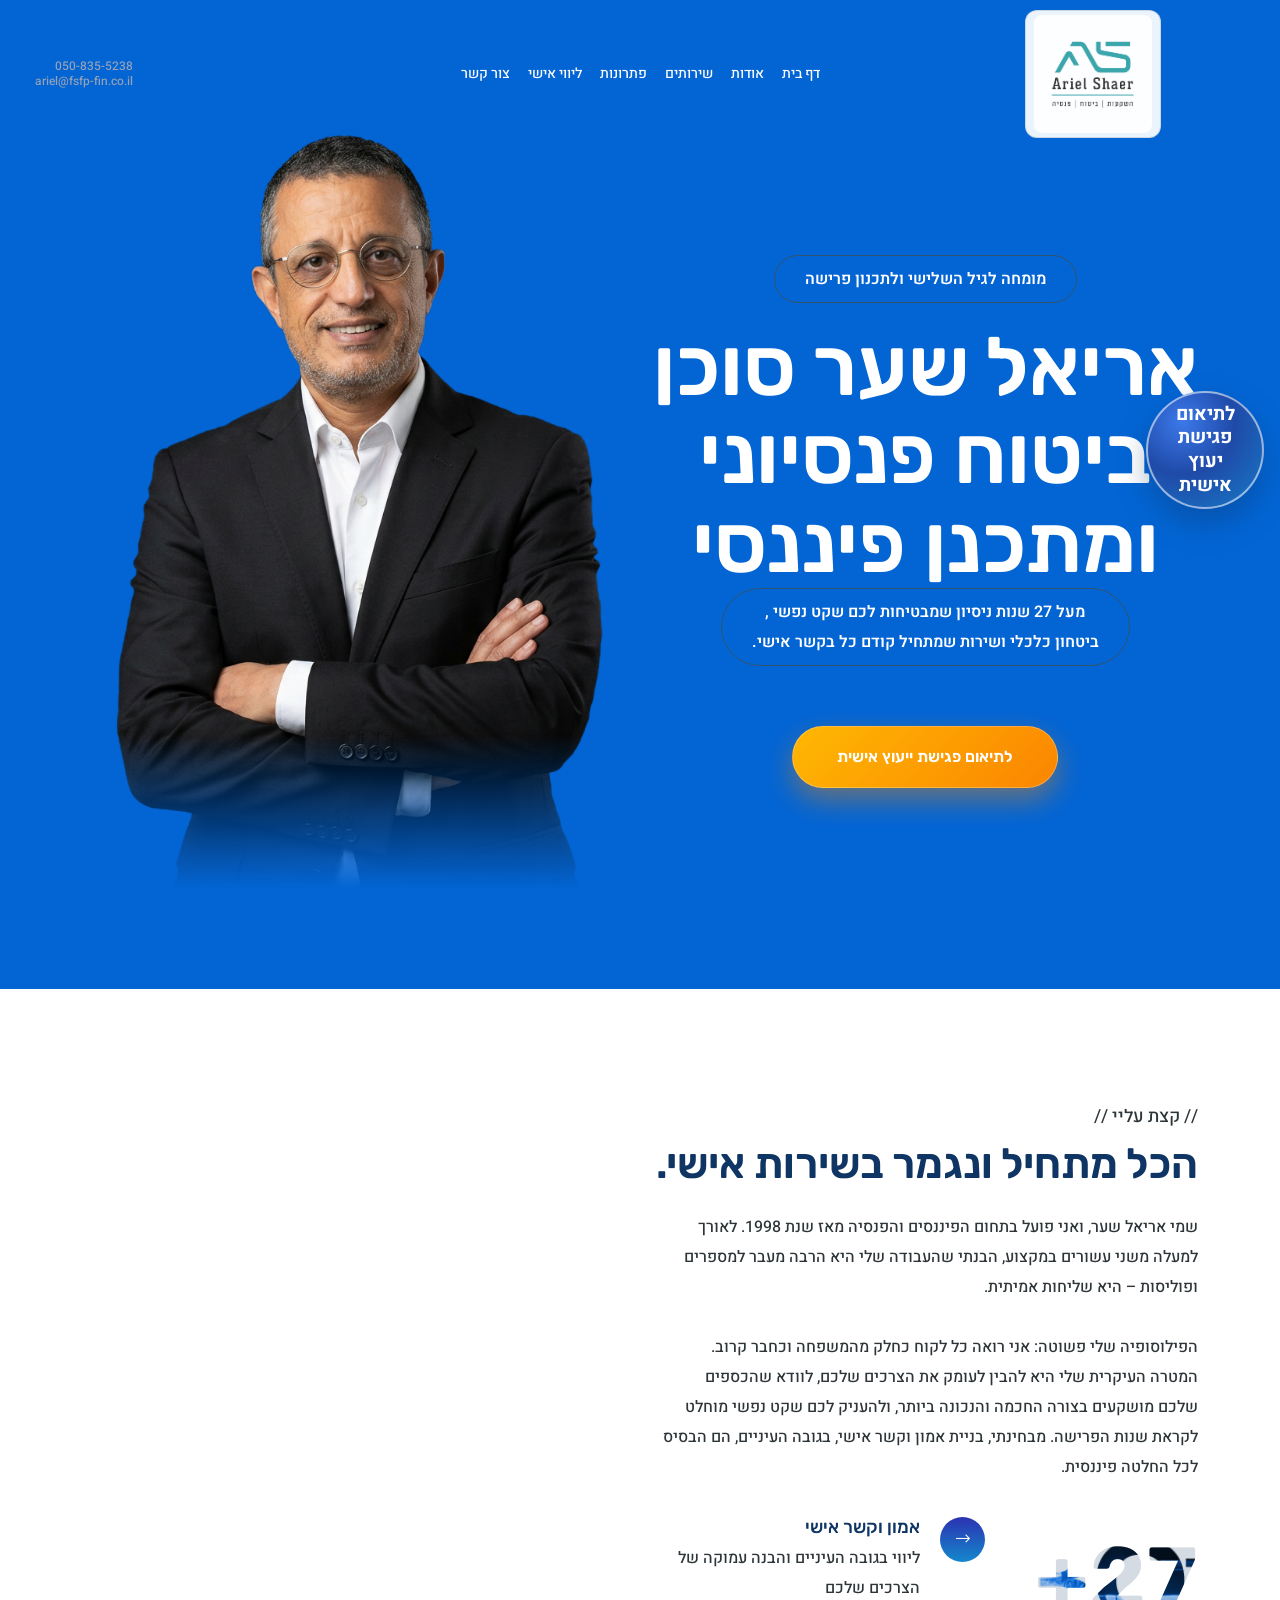
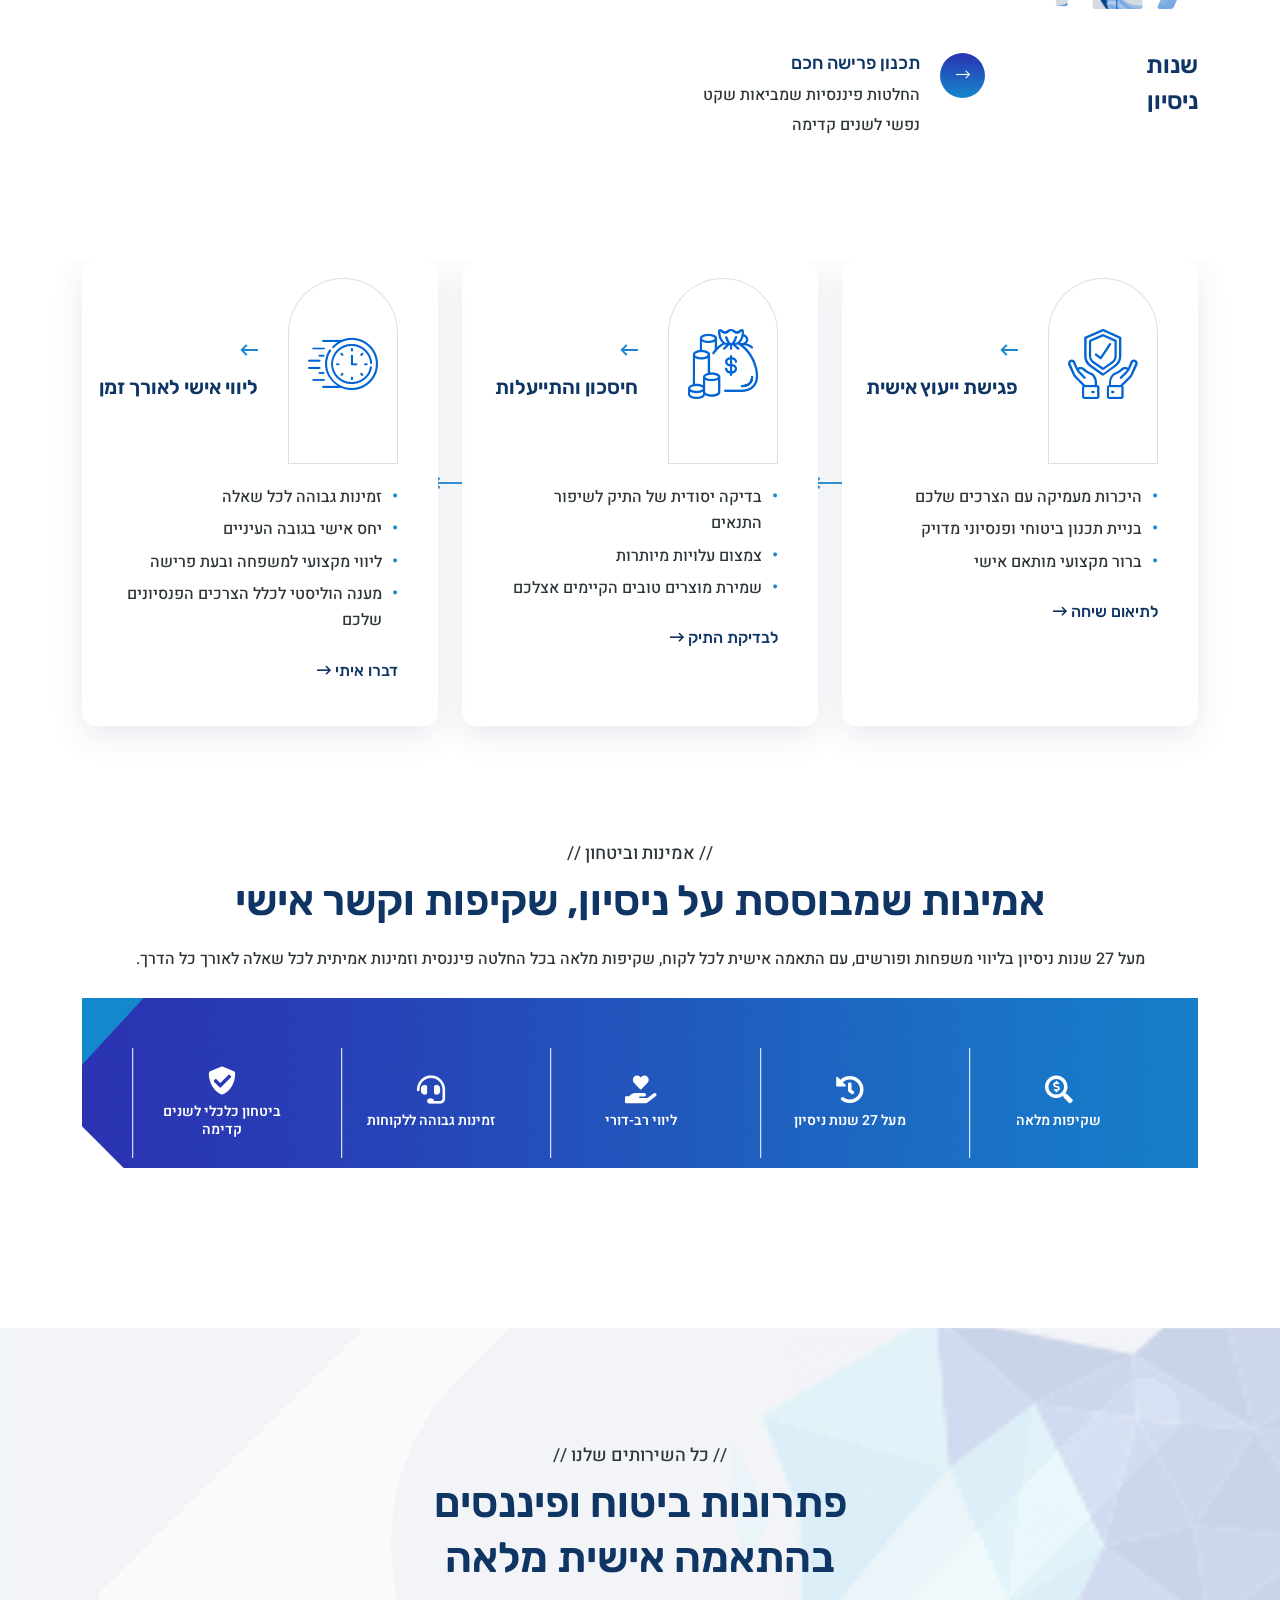
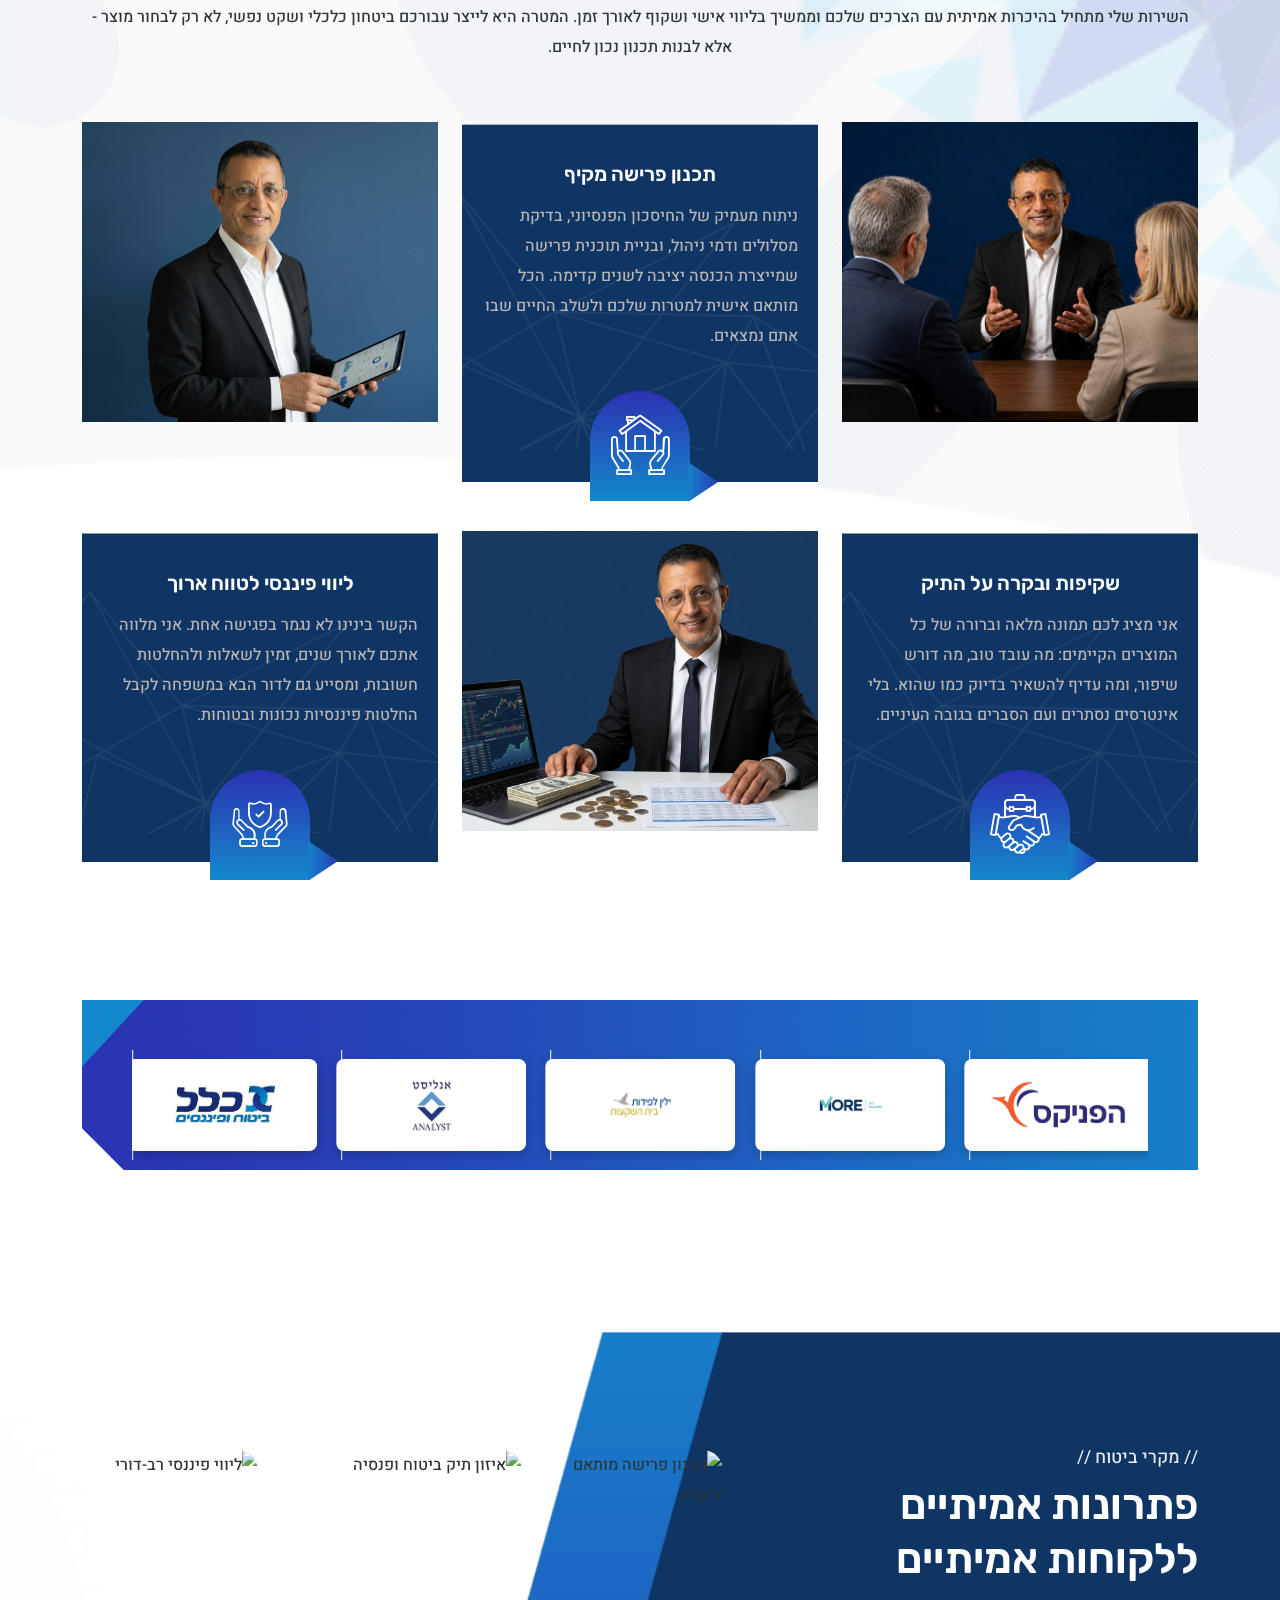
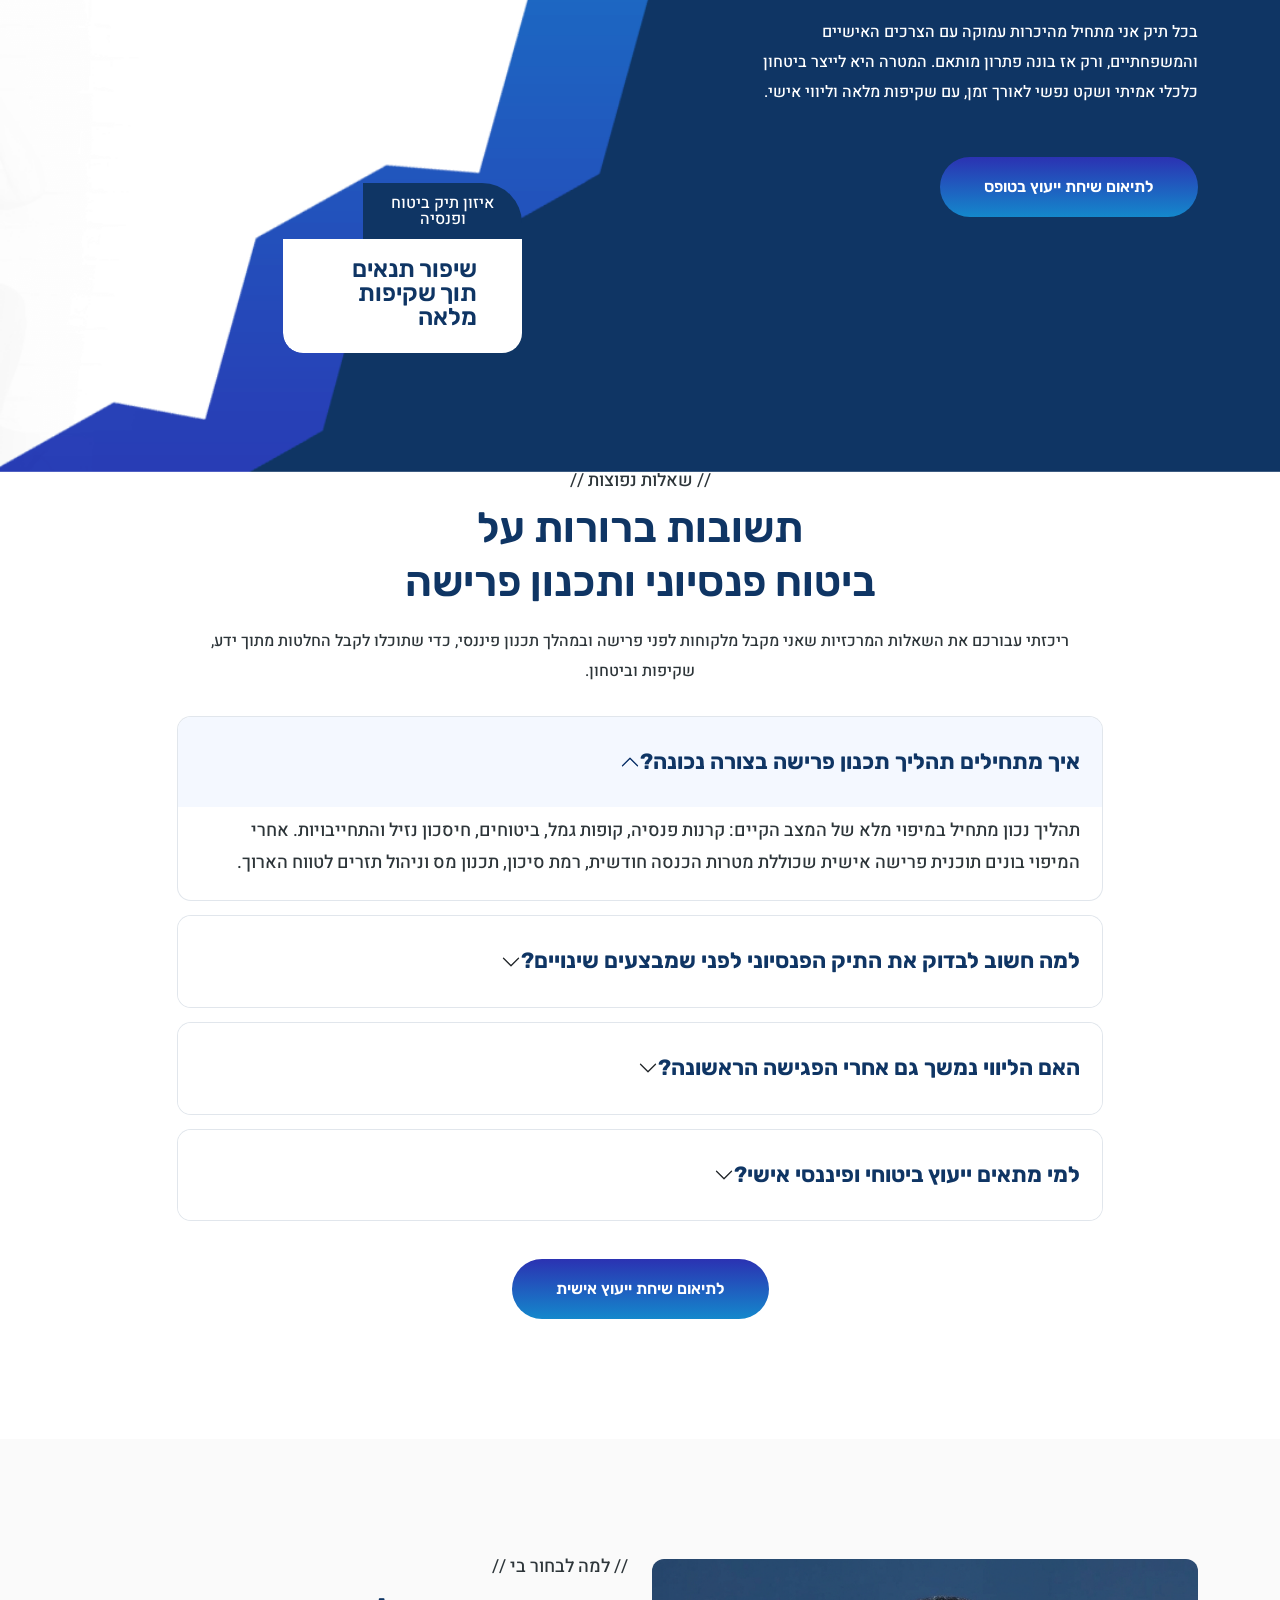
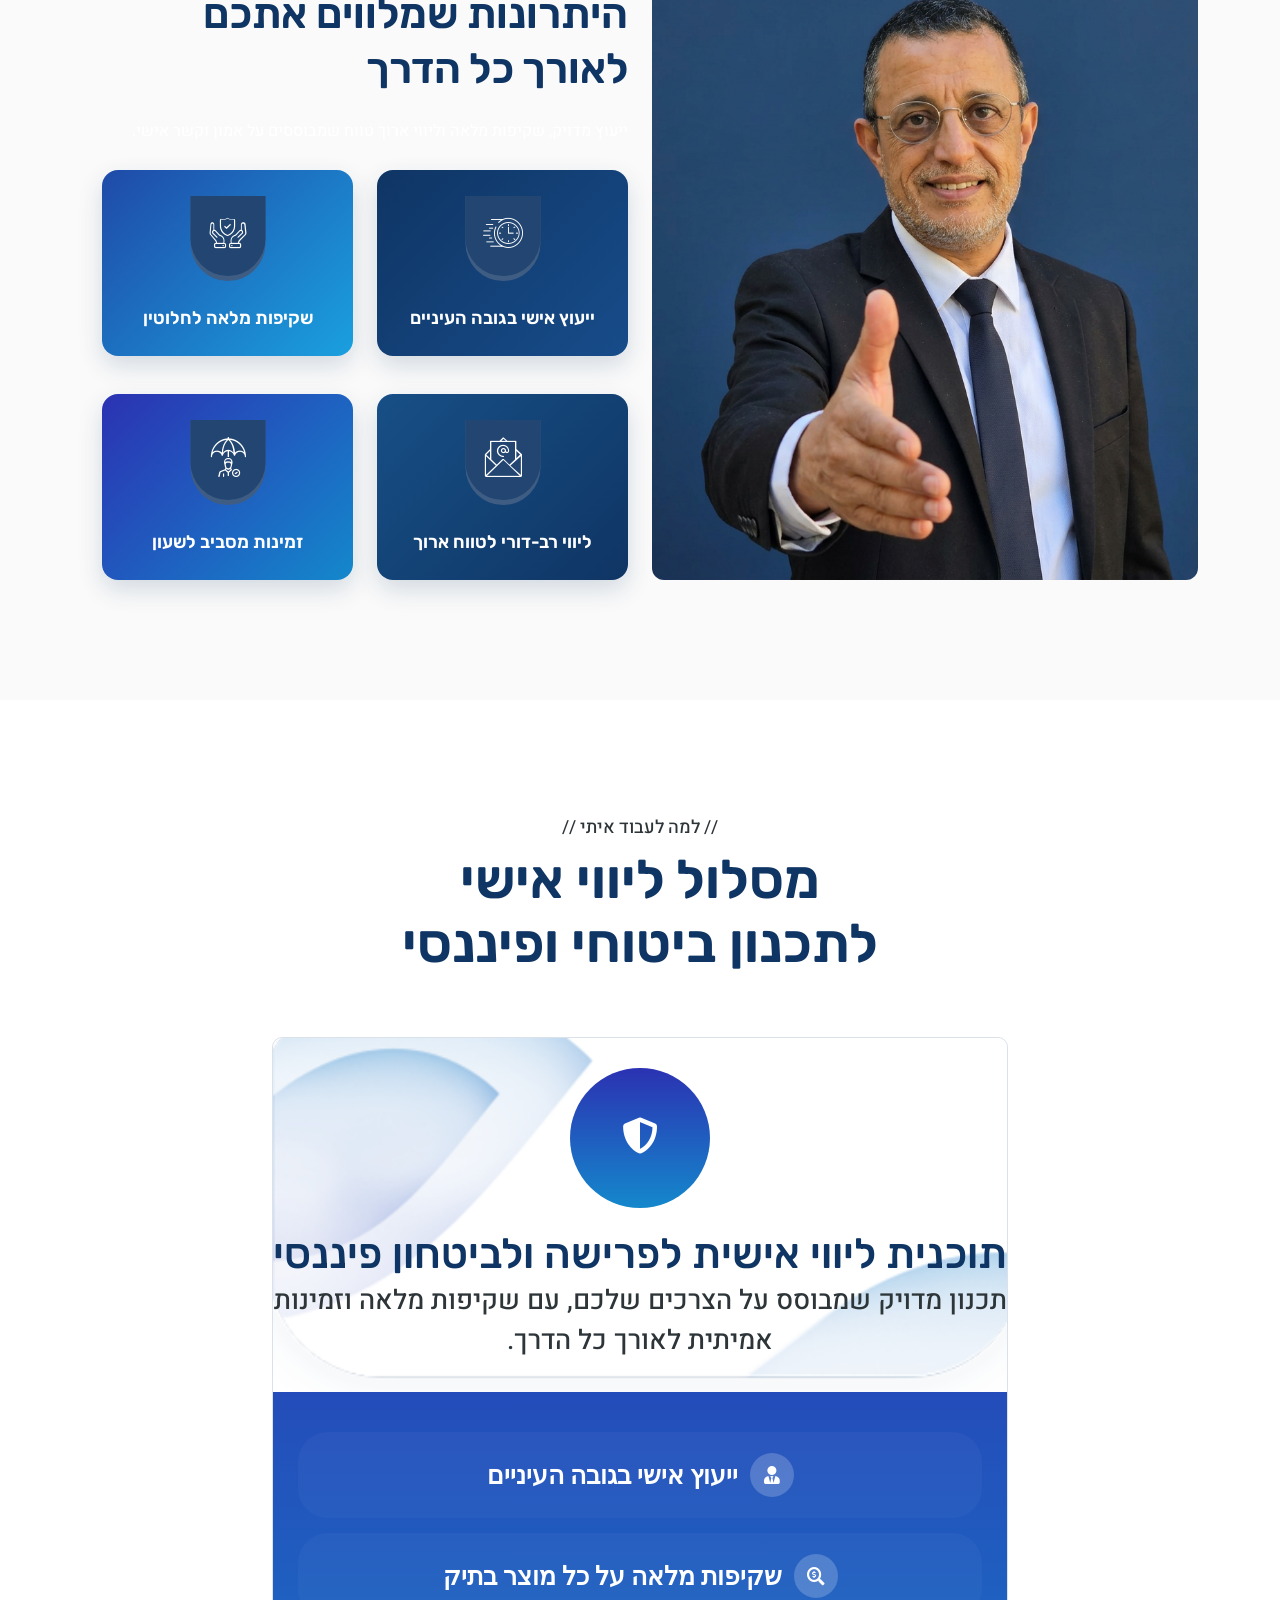
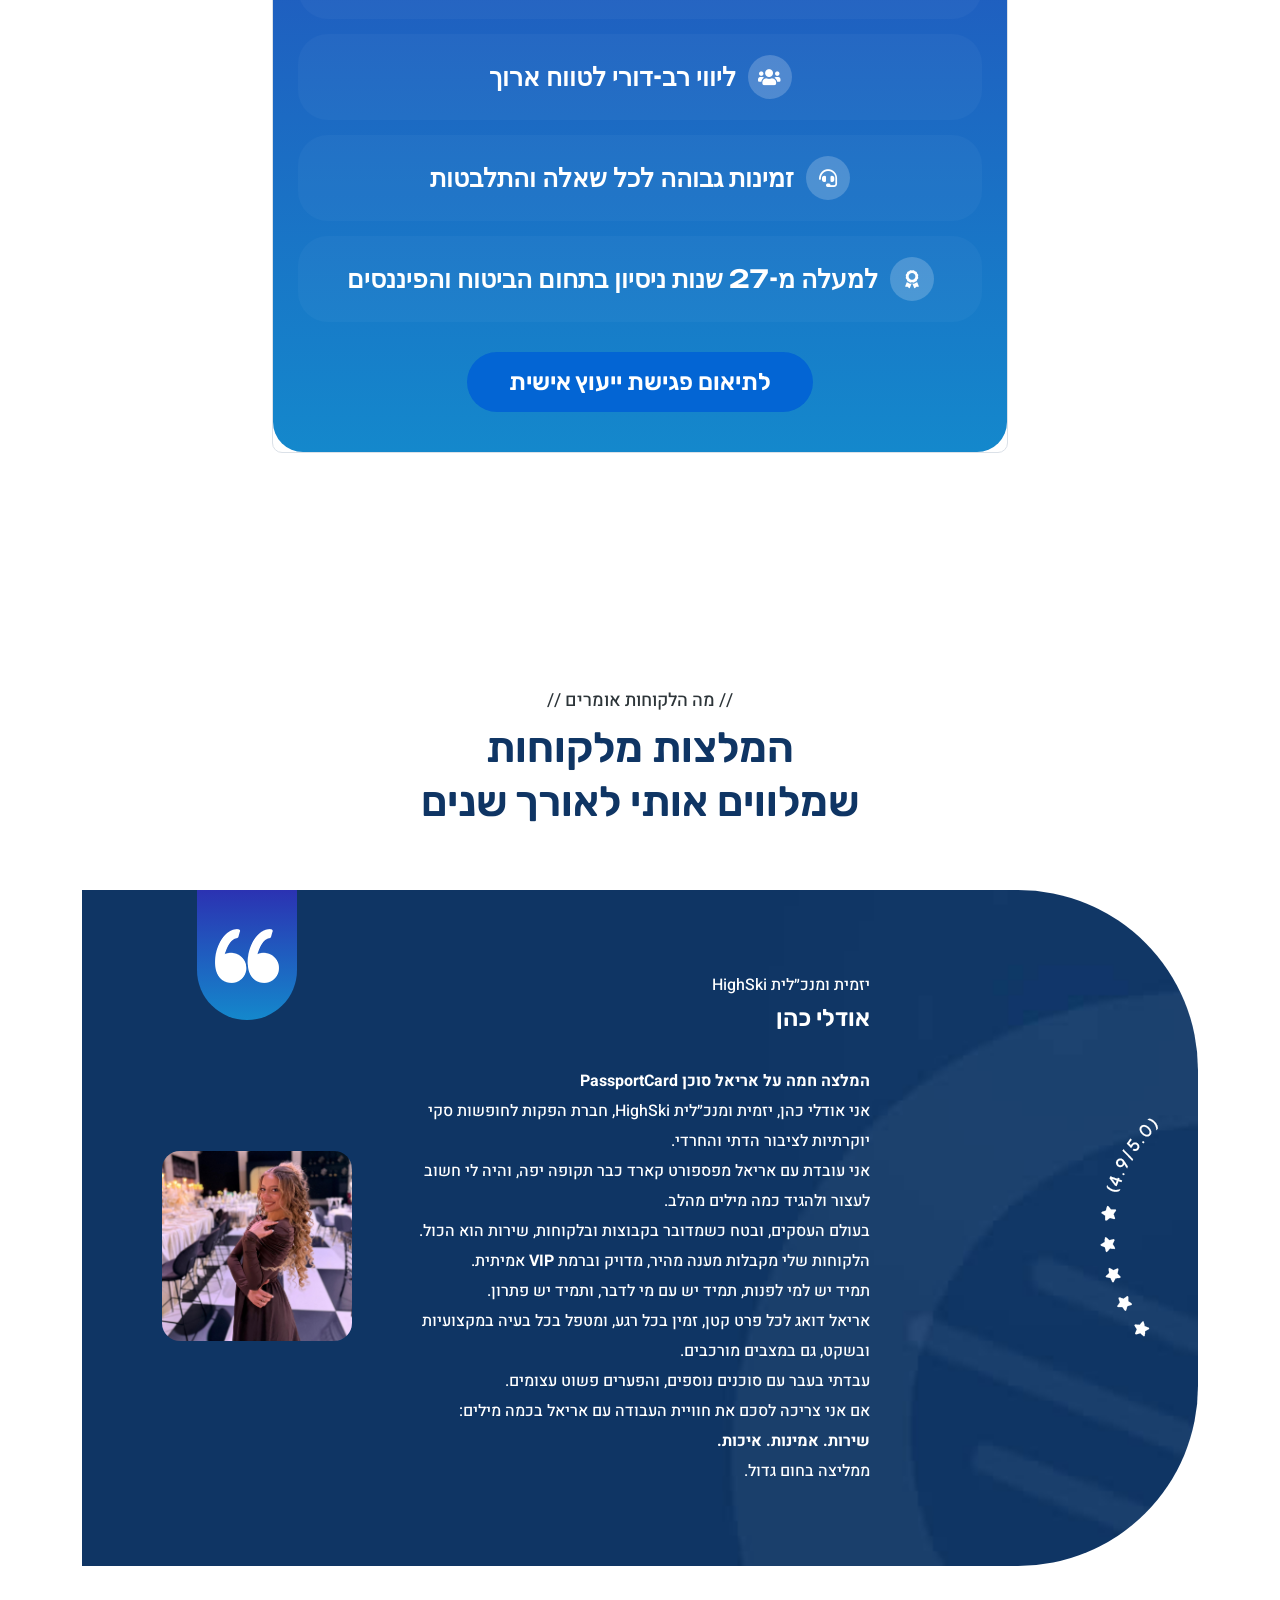
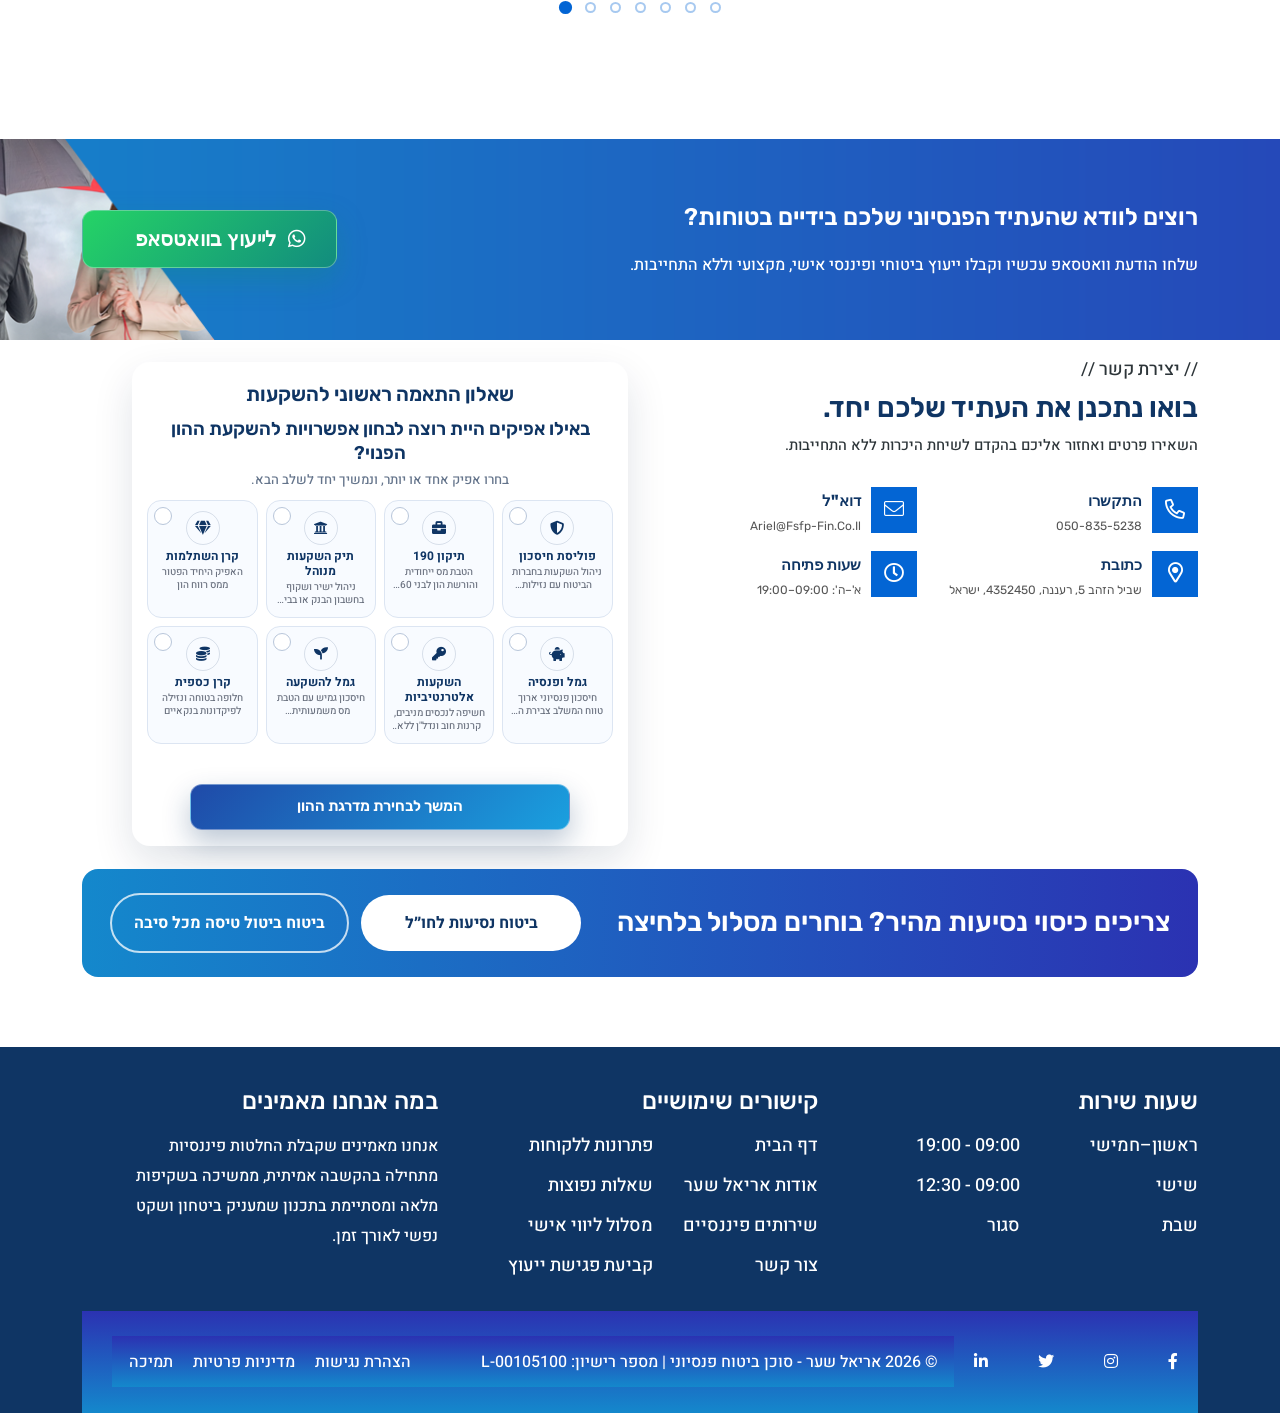
==== commit 05aef375: "עדכון תמונות: פגישת ייעוץ בסקשן אודות ובשירות תכנון פרישה. Co-authored-by: Cursor <cursoragent@curso" ====
--- a/index.html
+++ b/index.html
@@ -264,7 +264,7 @@
             </div>
             <div class="bg-shape about-shape-stack">
                 <img class="about-shape-ellipse" src="assets/img/about/bg-shape.png" alt="אליפסה דקורטיבית">
-                <img class="about-shape-photo" src="assets/img/custom/תכנון פרישה.png" alt="תמונה לסקשן אודות">
+                <img class="about-shape-photo" src="assets/img/custom/about-consultation-meeting.png" alt="פגישת ייעוץ פיננסי">
             </div>
         </section>
 
@@ -429,7 +429,7 @@
                                 <div class="col-xl-4 col-lg-6 col-md-6 wow fadeInUp" data-wow-delay=".3s">
                                     <div class="service-box-items style-2">
                                         <div class="thumb">
-                                            <img src="assets/img/custom/service-retirement.png" alt="תכנון פרישה מקיף" width="312" height="300">
+                                            <img src="assets/img/custom/service-retirement-meeting.png" alt="תכנון פרישה מקיף" width="312" height="300">
                                         </div>
                                     </div>
                                 </div>
